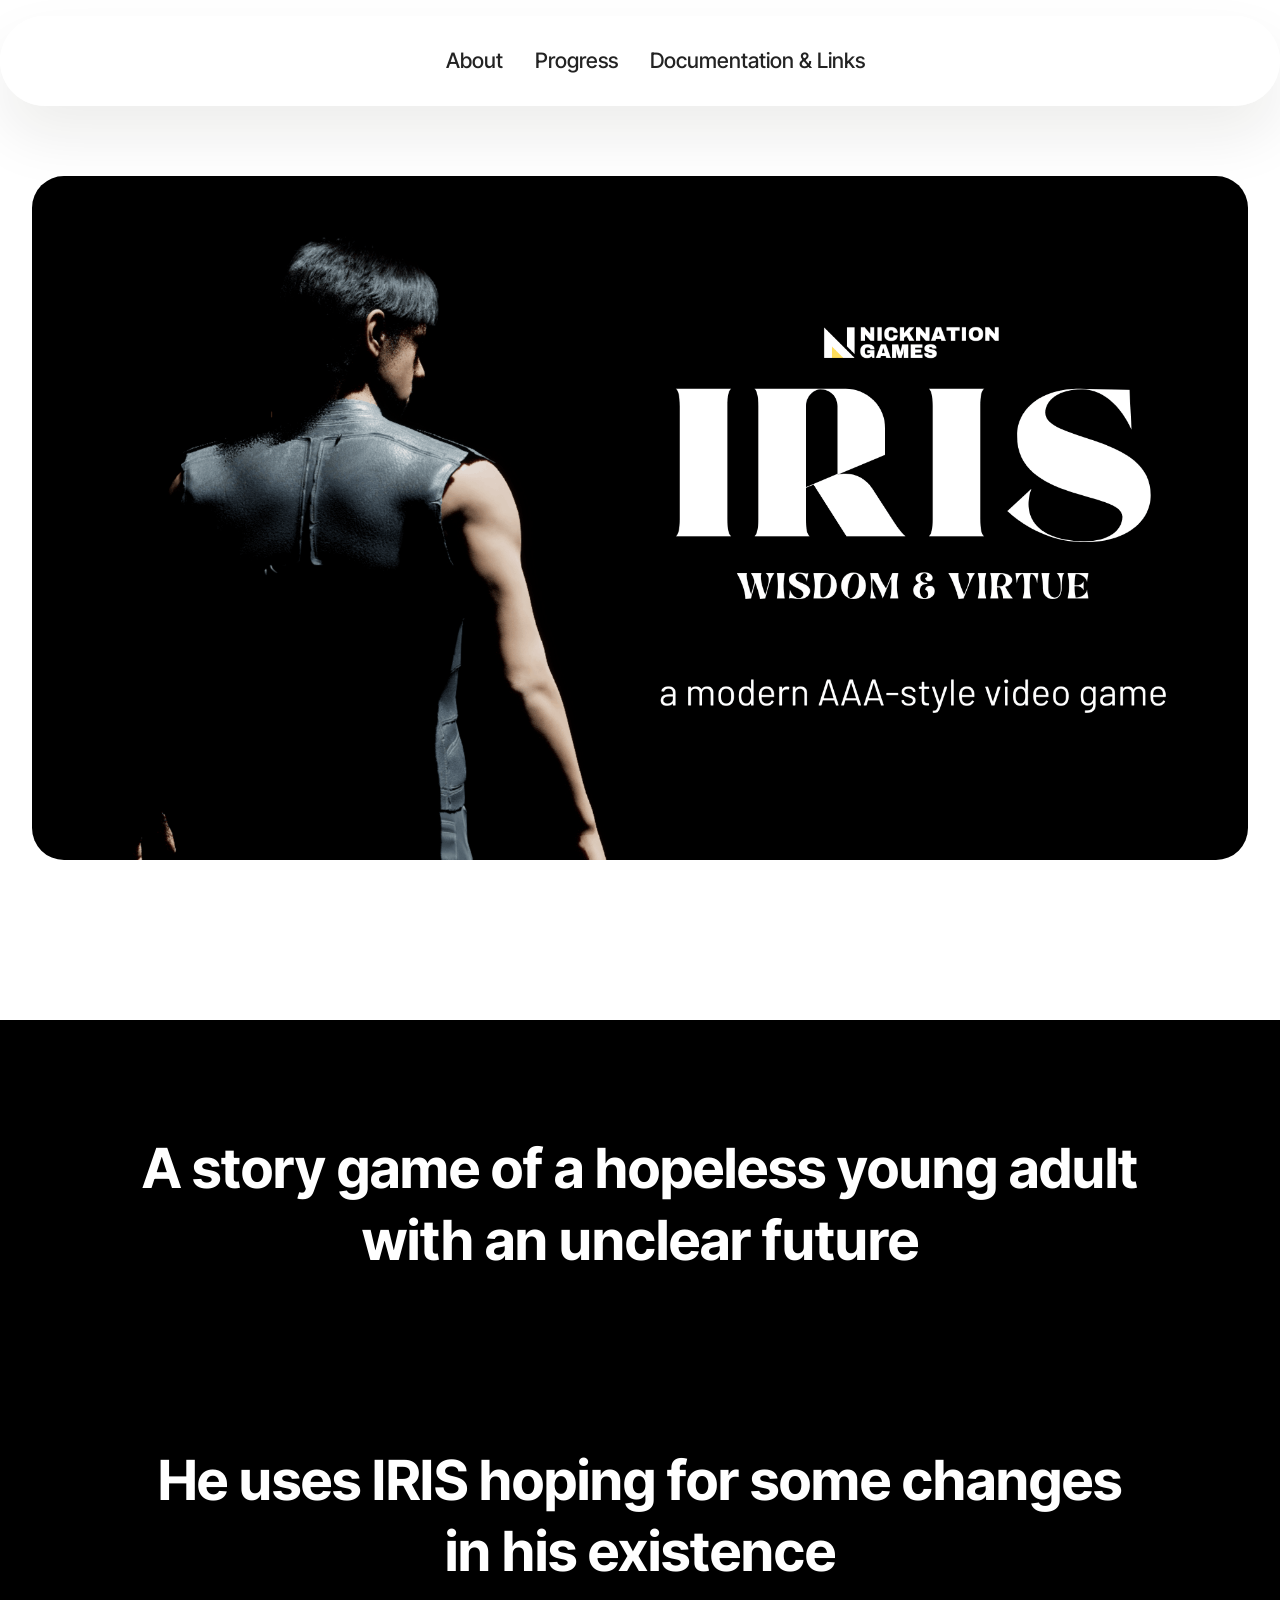
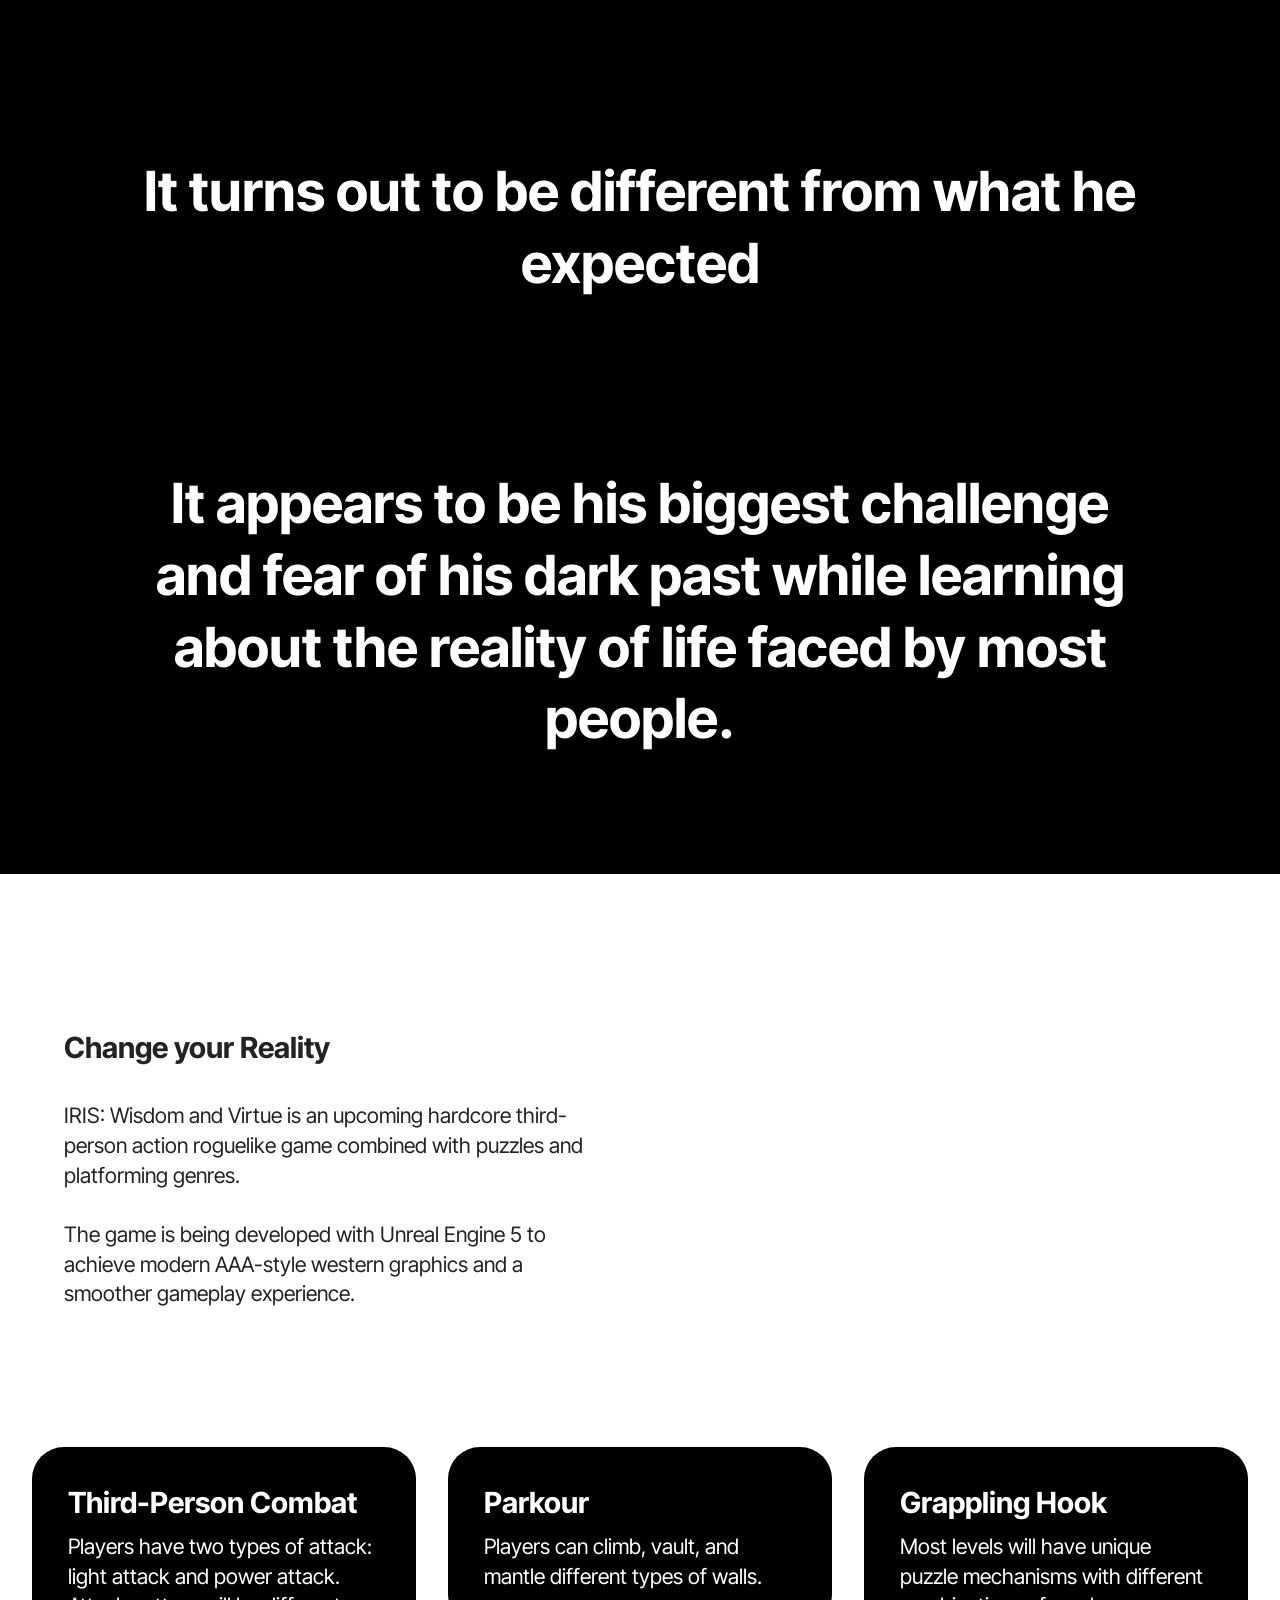
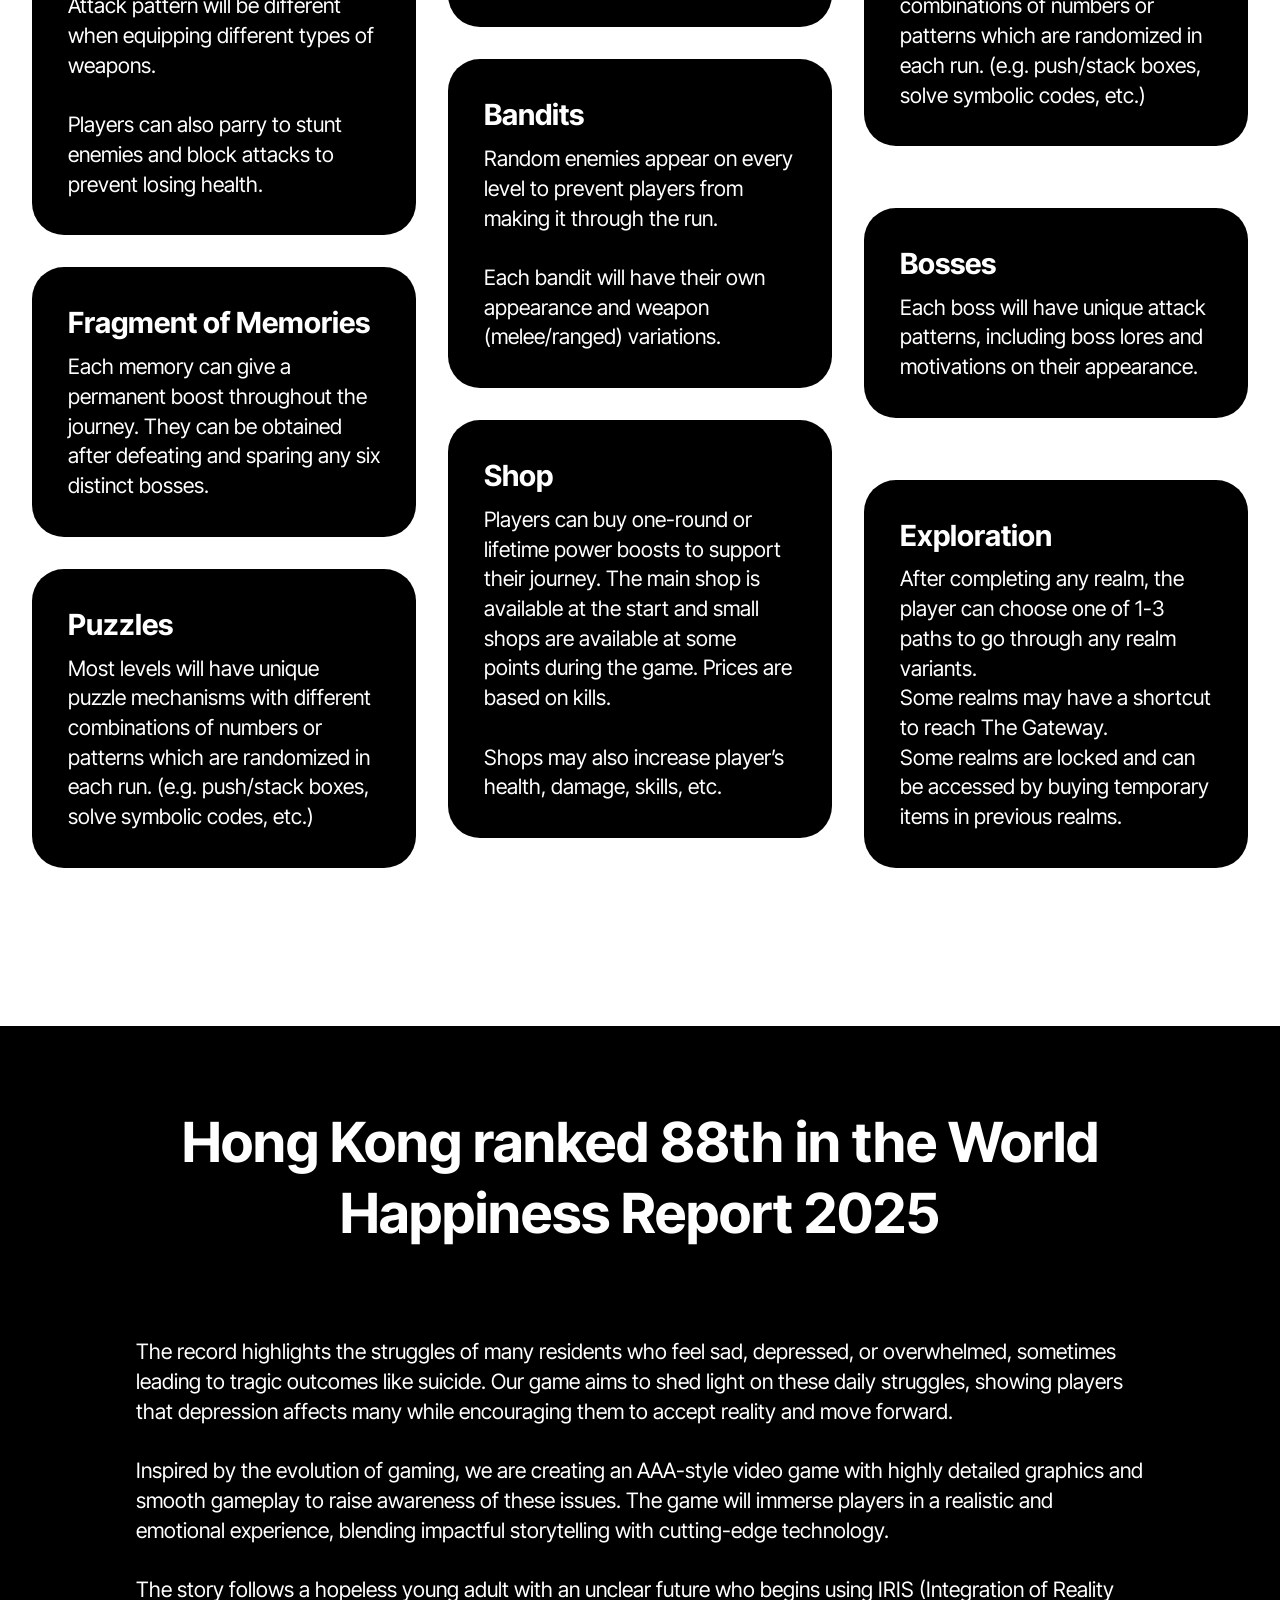
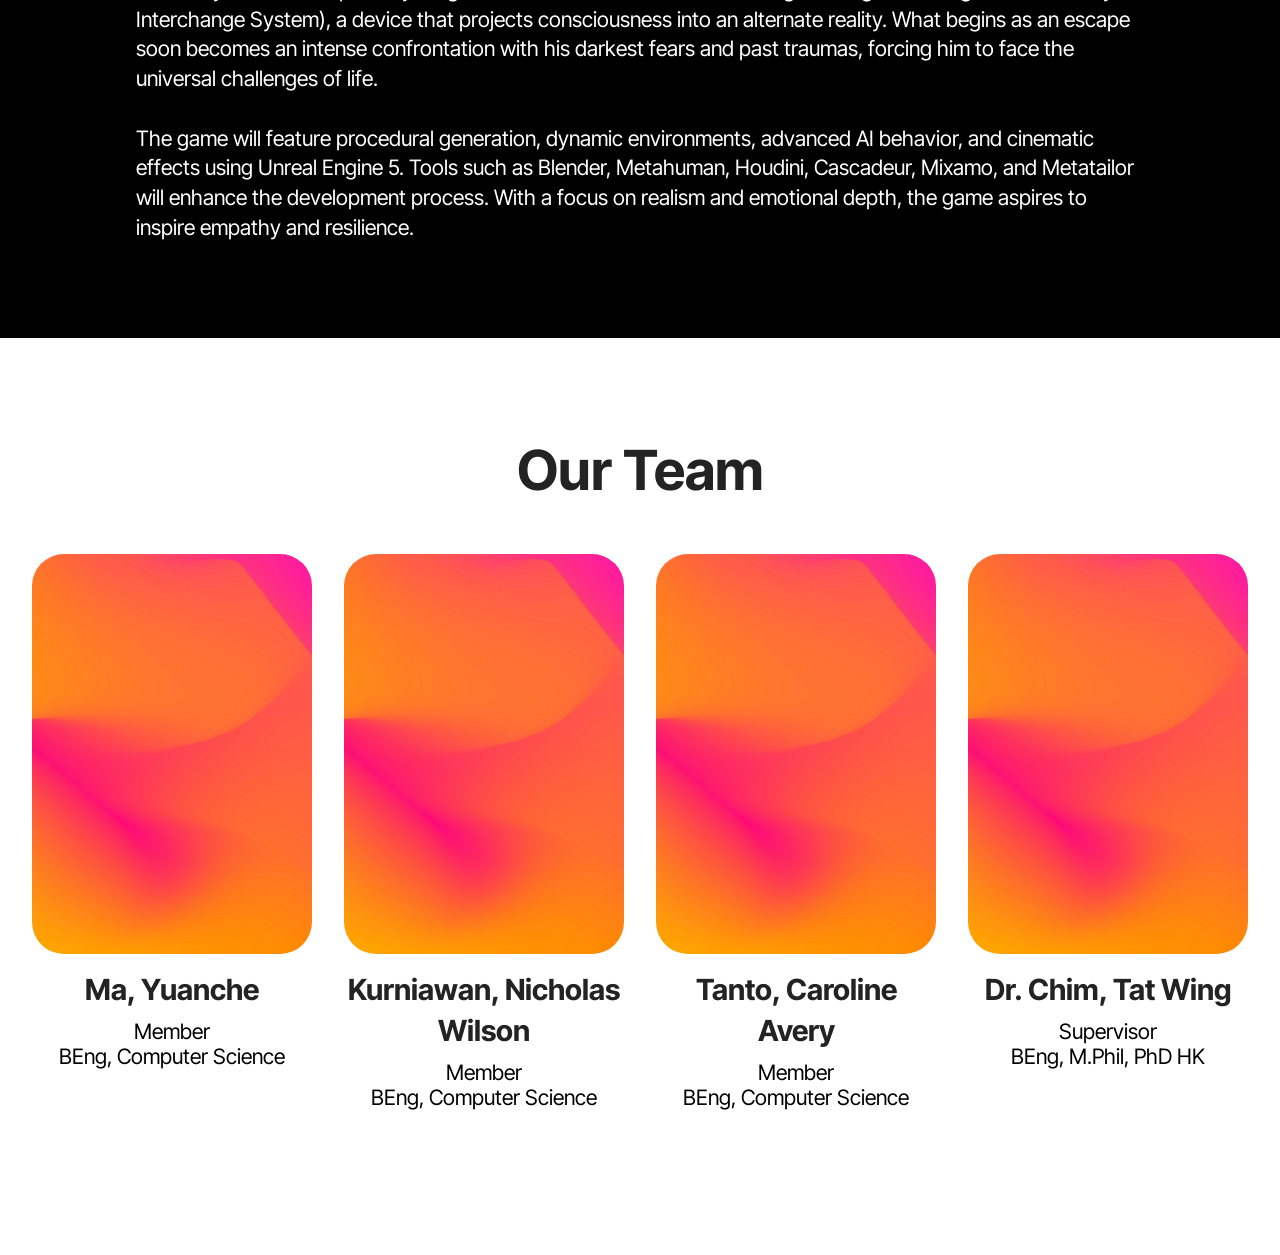
==== index.html @ 96af129f "progress page" ====
<!DOCTYPE html>
<html  >
<head>
  <!-- Site made with Mobirise Website Builder v5.9.18, https://mobirise.com -->
  <meta charset="UTF-8">
  <meta http-equiv="X-UA-Compatible" content="IE=edge">
  <meta name="generator" content="Mobirise v5.9.18, mobirise.com">
  <meta name="viewport" content="width=device-width, initial-scale=1, minimum-scale=1">
  <link rel="shortcut icon" href="assets/images/cat-loading-128x129.png" type="image/x-icon">
  <meta name="description" content="">
  
  
  <title>About | IRIS: Wisdom & Virtue</title>
  <link rel="stylesheet" href="assets/web/assets/mobirise-icons2/mobirise2.css">
  <link rel="stylesheet" href="assets/bootstrap/css/bootstrap.min.css">
  <link rel="stylesheet" href="assets/bootstrap/css/bootstrap-grid.min.css">
  <link rel="stylesheet" href="assets/bootstrap/css/bootstrap-reboot.min.css">
  <link rel="stylesheet" href="assets/dropdown/css/style.css">
  <link rel="stylesheet" href="assets/theme/css/style.css">
  <link rel="preload" href="https://fonts.googleapis.com/css2?family=Inter+Tight:wght@400;700&display=swap&display=swap" as="style" onload="this.onload=null;this.rel='stylesheet'">
  <noscript><link rel="stylesheet" href="https://fonts.googleapis.com/css2?family=Inter+Tight:wght@400;700&display=swap&display=swap"></noscript>
  <link rel="preload" as="style" href="assets/mobirise/css/mbr-additional.css?v=YZ9QrU"><link rel="stylesheet" href="assets/mobirise/css/mbr-additional.css?v=YZ9QrU" type="text/css">

  
  
  
</head>
<body>
  
  <section data-bs-version="5.1" class="menu menu5 cid-uXyWLFDwwD" once="menu" id="menu05-a">
	

	<nav class="navbar navbar-dropdown navbar-expand-lg">
		<div class="container">
			<div class="navbar-brand">
				
				
			</div>
			<button class="navbar-toggler" type="button" data-toggle="collapse" data-bs-toggle="collapse" data-target="#navbarSupportedContent" data-bs-target="#navbarSupportedContent" aria-controls="navbarNavAltMarkup" aria-expanded="false" aria-label="Toggle navigation">
				<div class="hamburger">
					<span></span>
					<span></span>
					<span></span>
					<span></span>
				</div>
			</button>
			<div class="collapse navbar-collapse" id="navbarSupportedContent">
				<ul class="navbar-nav nav-dropdown nav-right navbar-nav-top-padding" data-app-modern-menu="true"><li class="nav-item">
						<a class="nav-link link text-black text-primary display-4" href="#">About</a>
					</li>
					<li class="nav-item">
						<a class="nav-link link text-black text-primary display-4" href="progress.html" aria-expanded="false">Progress</a>
					</li>
					<li class="nav-item">
						<a class="nav-link link text-black text-primary display-4" href="documentation-links.html">Documentation & Links</a>
					</li>
        </ul>
			</div>
		</div>
	</nav>
</section>

<section data-bs-version="5.1" class="image3 cid-uXyUsqZcEK" id="image03-2">
  

  
  

  <div class="container">
    <div class="row justify-content-center">
      <div class="col-12 col-lg-12">
        <h4 class="mbr-description mbr-fonts-style mb-3 align-center display-5"></h4>
        
        <div class="image-wrapper">
          <img class="w-100" src="assets/images/fyp-project-plan-1920x1080.png" alt="Mobirise Website Builder">
        </div>
      </div>
    </div>
  </div>
</section>

<section data-bs-version="5.1" class="article14 cid-uXyZTHF0OH" id="article14-g">
    
    <div class="container">
        <div class="row justify-content-center">
            <div class="col-md-12 col-lg-10">
                <h3 class="mbr-section-title mbr-fonts-style display-2"><strong>A story game of a hopeless young adult with an unclear future</strong></h3>
                
            </div>
        </div>
    </div>
</section>

<section data-bs-version="5.1" class="article14 cid-uXyZYoxwQE" id="article14-h">
    
    <div class="container">
        <div class="row justify-content-center">
            <div class="col-md-12 col-lg-10">
                <h3 class="mbr-section-title mbr-fonts-style display-2"><strong>He uses IRIS hoping for some changes in his existence</strong></h3>
                
            </div>
        </div>
    </div>
</section>

<section data-bs-version="5.1" class="article14 cid-uXyZYHehlU" id="article14-i">
    
    <div class="container">
        <div class="row justify-content-center">
            <div class="col-md-12 col-lg-10">
                <h3 class="mbr-section-title mbr-fonts-style display-2"><strong>It turns out to be different from what he expected</strong></h3>
                
            </div>
        </div>
    </div>
</section>

<section data-bs-version="5.1" class="article14 cid-uXyZYVMFSh" id="article14-j">
    
    <div class="container">
        <div class="row justify-content-center">
            <div class="col-md-12 col-lg-10">
                <h3 class="mbr-section-title mbr-fonts-style display-2"><strong>It appears to be his biggest challenge and fear of his dark past while learning about the reality of life faced by most people.</strong></h3>
                
            </div>
        </div>
    </div>
</section>

<section data-bs-version="5.1" class="video05 cid-uXyV9lK9uG" id="video05-4">
    

    
    

    <div class="container">
        <div class="row justify-content-center">
            <div class="title-wrapper mb-5">
                
            </div>
            <div class="col-12 col-md">
                <div class="text-wrapper">
                    <h2 class="mb-4 mbr-fonts-style mbr-section-title display-5">
                    <strong>Change your Reality</strong></h2>
                    <p class="mbr-text mb-4 mbr-fonts-style display-7">IRIS: Wisdom and Virtue is an upcoming hardcore third-person action roguelike game combined with puzzles and platforming genres.
<br>
<br>The game is being developed with Unreal Engine 5 to achieve modern AAA-style western graphics and a smoother gameplay experience.</p>
                    
                </div>
            </div>
            <div class="col-12 col-md-6 video-block">
                <div class="mbr-figure"><iframe class="mbr-embedded-video" src="https://www.youtube.com/embed/yh0XFybrQKA?rel=0&amp;amp;mute=1&amp;showinfo=0&amp;autoplay=1&amp;loop=1&amp;playlist=yh0XFybrQKA" width="1280" height="720" frameborder="0" allowfullscreen></iframe></div>
                
            </div>
        </div>
    </div>
</section>

<section data-bs-version="5.1" class="features22 cid-uXyXf3odsD" id="features022-b">
  

  
  
  <div class="container">
    
    <div class="row mbr-masonry" data-masonry="{&quot;percentPosition&quot;: true }">
      <div class="item features-without-image col-12 col-md-6 col-lg-4 item-mb">
        <div class="item-wrapper">
          <div class="card-box align-left">
            
            <h5 class="card-title mbr-fonts-style display-5"><strong>Third-Person Combat</strong></h5>
            <p class="card-text mbr-fonts-style display-7">Players have two types of attack: light attack and power attack. Attack pattern will be different when equipping different types of weapons.<br><br>Players can also parry to stunt enemies and block attacks to prevent losing health.</p>

            
          </div>
        </div>
      </div>
      <div class="item features-without-image col-12 col-md-6 col-lg-4 item-mb">
        <div class="item-wrapper">
          <div class="card-box align-left">
            
            <h5 class="card-title mbr-fonts-style display-5"><strong>Parkour</strong></h5>
            <p class="card-text mbr-fonts-style display-7">
              Players can climb, vault, and mantle different types of walls.
            </p>

            
          </div>
        </div>
      </div>
      <div class="item features-without-image col-12 col-md-6 col-lg-4 item-mb">
        <div class="item-wrapper">
          <div class="card-box align-left">
            
            <h5 class="card-title mbr-fonts-style display-5"><strong>Grappling Hook</strong></h5>
            <p class="card-text mbr-fonts-style display-7">
              Most levels will have unique puzzle mechanisms with different combinations of numbers or patterns which are randomized in each run. (e.g. push/stack boxes, solve symbolic codes, etc.)
            </p>

            
          </div>
        </div>
      </div>
      <div class="item features-without-image col-12 col-md-6 col-lg-4 item-mb">
        <div class="item-wrapper">
          <div class="card-box align-left">
            
            <h5 class="card-title mbr-fonts-style display-5">
              <strong>Bandits</strong>
            </h5>
            <p class="card-text mbr-fonts-style display-7">Random enemies appear on every level to prevent players from making it through the run.<br><br>Each bandit will have their own appearance and weapon (melee/ranged) variations.</p>

            
          </div>
        </div>
      </div><div class="item features-without-image col-12 col-md-6 col-lg-4 item-mb">
        <div class="item-wrapper">
          <div class="card-box align-left">
            
            <h5 class="card-title mbr-fonts-style display-5">
              <strong>Bosses</strong>
            </h5>
            <p class="card-text mbr-fonts-style display-7">Each boss will have unique attack patterns, including boss lores and motivations on their appearance.</p>

            
          </div>
        </div>
      </div><div class="item features-without-image col-12 col-md-6 col-lg-4 item-mb">
        <div class="item-wrapper">
          <div class="card-box align-left">
            
            <h5 class="card-title mbr-fonts-style display-5"><strong>Fragment of Memories</strong></h5>
            <p class="card-text mbr-fonts-style display-7">Each memory can give a permanent boost throughout the journey. They can be obtained after defeating and sparing any six distinct bosses.</p>

            
          </div>
        </div>
      </div>
      <div class="item features-without-image col-12 col-md-6 col-lg-4 item-mb">
        <div class="item-wrapper">
          <div class="card-box align-left">
            
            <h5 class="card-title mbr-fonts-style display-5">
              <strong>Shop</strong>
            </h5>
            <p class="card-text mbr-fonts-style display-7">Players can buy one-round or lifetime power boosts to support their journey. The main shop is available at the start and small shops are available at some points during the game. Prices are based on kills.<br><br>Shops may also increase player’s health, damage, skills, etc.</p>

            
          </div>
        </div>
      </div>
      <div class="item features-without-image col-12 col-md-6 col-lg-4 item-mb">
        <div class="item-wrapper">
          <div class="card-box align-left">
            
            <h5 class="card-title mbr-fonts-style display-5">
              <strong>Exploration</strong></h5>
            <p class="card-text mbr-fonts-style display-7">After completing any realm, the player can choose one of 1-3 paths to go through any realm variants.<br>Some realms may have a shortcut to reach The Gateway.<br>Some realms are locked and can be accessed by buying temporary items in previous realms.<br></p>

            
          </div>
        </div>
      </div><div class="item features-without-image col-12 col-md-6 col-lg-4 item-mb">
        <div class="item-wrapper">
          <div class="card-box align-left">
            
            <h5 class="card-title mbr-fonts-style display-5">
              <strong>Puzzles</strong>
            </h5>
            <p class="card-text mbr-fonts-style display-7">
              Most levels will have unique puzzle mechanisms with different combinations of numbers or patterns which are randomized in each run. (e.g. push/stack boxes, solve symbolic codes, etc.)
            </p>

            
          </div>
        </div>
      </div>
    </div>
  </div>
</section>

<section data-bs-version="5.1" class="article14 cid-uXyVlJaLms" id="article14-6">
    
    <div class="container">
        <div class="row justify-content-center">
            <div class="col-md-12 col-lg-10">
                <h3 class="mbr-section-title mbr-fonts-style display-2"><strong>Hong Kong ranked 88th in the World Happiness Report 2025</strong></h3>
                
            </div>
        </div>
    </div>
</section>

<section data-bs-version="5.1" class="article12 cid-uXyVnBKDJF" id="article12-7">    
    
    <div class="container">
        <div class="row justify-content-center">
            <div class="col-md-12 col-lg-10">
                
                
                <p class="mbr-text mbr-fonts-style display-7">The record highlights the struggles of many residents who feel sad, depressed, or overwhelmed, sometimes leading to tragic outcomes like suicide. Our game aims to shed light on these daily struggles, showing players that depression affects many while encouraging them to accept reality and move forward.
<br>
<br>Inspired by the evolution of gaming, we are creating an AAA-style video game with highly detailed graphics and smooth gameplay to raise awareness of these issues. The game will immerse players in a realistic and emotional experience, blending impactful storytelling with cutting-edge technology.
<br>
<br>The story follows a hopeless young adult with an unclear future who begins using IRIS (Integration of Reality Interchange System), a device that projects consciousness into an alternate reality. What begins as an escape soon becomes an intense confrontation with his darkest fears and past traumas, forcing him to face the universal challenges of life.
<br>
<br>The game will feature procedural generation, dynamic environments, advanced AI behavior, and cinematic effects using Unreal Engine 5. Tools such as Blender, Metahuman, Houdini, Cascadeur, Mixamo, and Metatailor will enhance the development process. With a focus on realism and emotional depth, the game aspires to inspire empathy and resilience.</p>
            </div>
        </div>
    </div>
</section>

<section data-bs-version="5.1" class="people03 cid-uXyVDyy0Vz" id="people03-8">
	
	
	<div class="container">
		<div class="row justify-content-center">
			<div class="col-12 content-head">
				<div class="mbr-section-head mb-5">
					<h4 class="mbr-section-title mbr-fonts-style align-center mb-0 display-2">
						<strong>Our Team</strong></h4>
					
				</div>
			</div>
		</div>
		<div class="row">
			<div class="item features-image col-12 col-md-6 col-lg-3">
				<div class="item-wrapper">
					<div class="item-img mb-3">
						<img src="assets/images/background1.jpg" alt="Mobirise Website Builder" title="">
					</div>
					<div class="item-content align-left">
						<h5 class="item-title mbr-fonts-style display-5"><strong>Ma, Yuanche</strong></h5>
						<h6 class="item-subtitle mbr-fonts-style mb-3 display-7">Member<br>BEng, Computer Science</h6>
						
					</div>
					
				</div>
			</div>
			<div class="item features-image col-12 col-md-6 col-lg-3">
				<div class="item-wrapper">
					<div class="item-img mb-3">
						<img src="assets/images/background1.jpg" alt="Mobirise Website Builder" title="">
					</div>
					<div class="item-content align-left">
						<h5 class="item-title mbr-fonts-style display-5"><strong>Kurniawan, Nicholas Wilson</strong></h5>
						<h6 class="item-subtitle mbr-fonts-style mb-3 display-7">Member
<div>BEng, Computer Science</div></h6>
						
					</div>
					
				</div>
			</div>
			<div class="item features-image col-12 col-md-6 col-lg-3">
				<div class="item-wrapper">
					<div class="item-img mb-3">
						<img src="assets/images/background1.jpg" alt="Mobirise Website Builder" title="">
					</div>
					<div class="item-content align-left">
						<h5 class="item-title mbr-fonts-style display-5"><strong>Tanto, Caroline Avery</strong></h5>
						<h6 class="item-subtitle mbr-fonts-style mb-3 display-7">Member
<div>BEng, Computer Science</div></h6>
						
					</div>
					
				</div>
			</div><div class="item features-image col-12 col-md-6 col-lg-3">
				<div class="item-wrapper">
					<div class="item-img mb-3">
						<img src="assets/images/background1.jpg" alt="Mobirise Website Builder" title="" data-slide-to="3" data-bs-slide-to="4">
					</div>
					<div class="item-content align-left">
						<h5 class="item-title mbr-fonts-style display-5"><strong>Dr. Chim, Tat Wing</strong></h5>
						<h6 class="item-subtitle mbr-fonts-style mb-3 display-7">Supervisor<div>BEng, M.Phil, PhD HK</div></h6>
						
					</div>
					
				</div>
			</div>
		</div>
	</div>
</section><script src="assets/bootstrap/js/bootstrap.bundle.min.js"></script>  <script src="assets/smoothscroll/smooth-scroll.js"></script>  <script src="assets/ytplayer/index.js"></script>  <script src="assets/dropdown/js/navbar-dropdown.js"></script>  <script src="assets/masonry/masonry.pkgd.min.js"></script>  <script src="assets/imagesloaded/imagesloaded.pkgd.min.js"></script>  <script src="assets/theme/js/script.js"></script>  
  
  
</body>
</html>
---- assets/web/assets/mobirise-icons2/mobirise2.css ----
@font-face {
  font-family: 'Moririse2';
  font-display: swap;
  src:  url('mobirise2.eot?f2bix4');
  src:  url('mobirise2.eot?f2bix4#iefix') format('embedded-opentype'),
    url('mobirise2.ttf?f2bix4') format('truetype'),
    url('mobirise2.woff?f2bix4') format('woff'),
    url('mobirise2.svg?f2bix4#mobirise2') format('svg');
  font-weight: normal;
  font-style: normal;
}

[class^="mobi-"], [class*=" mobi-"] {
  /* use !important to prevent issues with browser extensions that change fonts */
  font-family: 'Moririse2' !important;
  speak: none;
  font-style: normal;
  font-weight: normal;
  font-variant: normal;
  text-transform: none;
  line-height: 1;

  /* Better Font Rendering =========== */
  -webkit-font-smoothing: antialiased;
  -moz-osx-font-smoothing: grayscale;
}

.mobi-mbri-add-submenu:before {
  content: "\e900";
}
.mobi-mbri-alert:before {
  content: "\e901";
}
.mobi-mbri-align-center:before {
  content: "\e902";
}
.mobi-mbri-align-justify:before {
  content: "\e903";
}
.mobi-mbri-align-left:before {
  content: "\e904";
}
.mobi-mbri-align-right:before {
  content: "\e905";
}
.mobi-mbri-android:before {
  content: "\e906";
}
.mobi-mbri-apple:before {
  content: "\e907";
}
.mobi-mbri-arrow-down:before {
  content: "\e908";
}
.mobi-mbri-arrow-next:before {
  content: "\e909";
}
.mobi-mbri-arrow-prev:before {
  content: "\e90a";
}
.mobi-mbri-arrow-up:before {
  content: "\e90b";
}
.mobi-mbri-bold:before {
  content: "\e90c";
}
.mobi-mbri-bookmark:before {
  content: "\e90d";
}
.mobi-mbri-bootstrap:before {
  content: "\e90e";
}
.mobi-mbri-briefcase:before {
  content: "\e90f";
}
.mobi-mbri-browse:before {
  content: "\e910";
}
.mobi-mbri-bulleted-list:before {
  content: "\e911";
}
.mobi-mbri-calendar:before {
  content: "\e912";
}
.mobi-mbri-camera:before {
  content: "\e913";
}
.mobi-mbri-cart-add:before {
  content: "\e914";
}
.mobi-mbri-cart-full:before {
  content: "\e915";
}
.mobi-mbri-cash:before {
  content: "\e916";
}
.mobi-mbri-change-style:before {
  content: "\e917";
}
.mobi-mbri-chat:before {
  content: "\e918";
}
.mobi-mbri-clock:before {
  content: "\e919";
}
.mobi-mbri-close:before {
  content: "\e91a";
}
.mobi-mbri-cloud:before {
  content: "\e91b";
}
.mobi-mbri-code:before {
  content: "\e91c";
}
.mobi-mbri-contact-form:before {
  content: "\e91d";
}
.mobi-mbri-credit-card:before {
  content: "\e91e";
}
.mobi-mbri-cursor-click:before {
  content: "\e91f";
}
.mobi-mbri-cust-feedback:before {
  content: "\e920";
}
.mobi-mbri-database:before {
  content: "\e921";
}
.mobi-mbri-delivery:before {
  content: "\e922";
}
.mobi-mbri-desktop:before {
  content: "\e923";
}
.mobi-mbri-devices:before {
  content: "\e924";
}
.mobi-mbri-down:before {
  content: "\e925";
}
.mobi-mbri-download-2:before {
  content: "\e926";
}
.mobi-mbri-download:before {
  content: "\e927";
}
.mobi-mbri-drag-n-drop-2:before {
  content: "\e928";
}
.mobi-mbri-drag-n-drop:before {
  content: "\e929";
}
.mobi-mbri-edit-2:before {
  content: "\e92a";
}
.mobi-mbri-edit:before {
  content: "\e92b";
}
.mobi-mbri-error:before {
  content: "\e92c";
}
.mobi-mbri-extension:before {
  content: "\e92d";
}
.mobi-mbri-features:before {
  content: "\e92e";
}
.mobi-mbri-file:before {
  content: "\e92f";
}
.mobi-mbri-flag:before {
  content: "\e930";
}
.mobi-mbri-folder:before {
  content: "\e931";
}
.mobi-mbri-gift:before {
  content: "\e932";
}
.mobi-mbri-github:before {
  content: "\e933";
}
.mobi-mbri-globe-2:before {
  content: "\e934";
}
.mobi-mbri-globe:before {
  content: "\e935";
}
.mobi-mbri-growing-chart:before {
  content: "\e936";
}
.mobi-mbri-hearth:before {
  content: "\e937";
}
.mobi-mbri-help:before {
  content: "\e938";
}
.mobi-mbri-home:before {
  content: "\e939";
}
.mobi-mbri-hot-cup:before {
  content: "\e93a";
}
.mobi-mbri-idea:before {
  content: "\e93b";
}
.mobi-mbri-image-gallery:before {
  content: "\e93c";
}
.mobi-mbri-image-slider:before {
  content: "\e93d";
}
.mobi-mbri-info:before {
  content: "\e93e";
}
.mobi-mbri-italic:before {
  content: "\e93f";
}
.mobi-mbri-key:before {
  content: "\e940";
}
.mobi-mbri-laptop:before {
  content: "\e941";
}
.mobi-mbri-layers:before {
  content: "\e942";
}
.mobi-mbri-left-right:before {
  content: "\e943";
}
.mobi-mbri-left:before {
  content: "\e944";
}
.mobi-mbri-letter:before {
  content: "\e945";
}
.mobi-mbri-like:before {
  content: "\e946";
}
.mobi-mbri-link:before {
  content: "\e947";
}
.mobi-mbri-lock:before {
  content: "\e948";
}
.mobi-mbri-login:before {
  content: "\e949";
}
.mobi-mbri-logout:before {
  content: "\e94a";
}
.mobi-mbri-magic-stick:before {
  content: "\e94b";
}
.mobi-mbri-map-pin:before {
  content: "\e94c";
}
.mobi-mbri-menu:before {
  content: "\e94d";
}
.mobi-mbri-mobile-2:before {
  content: "\e94e";
}
.mobi-mbri-mobile-horizontal:before {
  content: "\e94f";
}
.mobi-mbri-mobile:before {
  content: "\e950";
}
.mobi-mbri-mobirise:before {
  content: "\e951";
}
.mobi-mbri-more-horizontal:before {
  content: "\e952";
}
.mobi-mbri-more-vertical:before {
  content: "\e953";
}
.mobi-mbri-music:before {
  content: "\e954";
}
.mobi-mbri-new-file:before {
  content: "\e955";
}
.mobi-mbri-numbered-list:before {
  content: "\e956";
}
.mobi-mbri-opened-folder:before {
  content: "\e957";
}
.mobi-mbri-pages:before {
  content: "\e958";
}
.mobi-mbri-paper-plane:before {
  content: "\e959";
}
.mobi-mbri-paperclip:before {
  content: "\e95a";
}
.mobi-mbri-phone:before {
  content: "\e95b";
}
.mobi-mbri-photo:before {
  content: "\e95c";
}
.mobi-mbri-photos:before {
  content: "\e95d";
}
.mobi-mbri-pin:before {
  content: "\e95e";
}
.mobi-mbri-play:before {
  content: "\e95f";
}
.mobi-mbri-plus:before {
  content: "\e960";
}
.mobi-mbri-preview:before {
  content: "\e961";
}
.mobi-mbri-print:before {
  content: "\e962";
}
.mobi-mbri-protect:before {
  content: "\e963";
}
.mobi-mbri-question:before {
  content: "\e964";
}
.mobi-mbri-quote-left:before {
  content: "\e965";
}
.mobi-mbri-quote-right:before {
  content: "\e966";
}
.mobi-mbri-redo:before {
  content: "\e967";
}
.mobi-mbri-refresh:before {
  content: "\e968";
}
.mobi-mbri-responsive-2:before {
  content: "\e969";
}
.mobi-mbri-responsive:before {
  content: "\e96a";
}
.mobi-mbri-right:before {
  content: "\e96b";
}
.mobi-mbri-rocket:before {
  content: "\e96c";
}
.mobi-mbri-sad-face:before {
  content: "\e96d";
}
.mobi-mbri-sale:before {
  content: "\e96e";
}
.mobi-mbri-save:before {
  content: "\e96f";
}
.mobi-mbri-search:before {
  content: "\e970";
}
.mobi-mbri-setting-2:before {
  content: "\e971";
}
.mobi-mbri-setting-3:before {
  content: "\e972";
}
.mobi-mbri-setting:before {
  content: "\e973";
}
.mobi-mbri-share:before {
  content: "\e974";
}
.mobi-mbri-shopping-bag:before {
  content: "\e975";
}
.mobi-mbri-shopping-basket:before {
  content: "\e976";
}
.mobi-mbri-shopping-cart:before {
  content: "\e977";
}
.mobi-mbri-sites:before {
  content: "\e978";
}
.mobi-mbri-smile-face:before {
  content: "\e979";
}
.mobi-mbri-speed:before {
  content: "\e97a";
}
.mobi-mbri-star:before {
  content: "\e97b";
}
.mobi-mbri-success:before {
  content: "\e97c";
}
.mobi-mbri-sun:before {
  content: "\e97d";
}
.mobi-mbri-sun2:before {
  content: "\e97e";
}
.mobi-mbri-tablet-vertical:before {
  content: "\e97f";
}
.mobi-mbri-tablet:before {
  content: "\e980";
}
.mobi-mbri-target:before {
  content: "\e981";
}
.mobi-mbri-timer:before {
  content: "\e982";
}
.mobi-mbri-to-ftp:before {
  content: "\e983";
}
.mobi-mbri-to-local-drive:before {
  content: "\e984";
}
.mobi-mbri-touch-swipe:before {
  content: "\e985";
}
.mobi-mbri-touch:before {
  content: "\e986";
}
.mobi-mbri-trash:before {
  content: "\e987";
}
.mobi-mbri-underline:before {
  content: "\e988";
}
.mobi-mbri-undo:before {
  content: "\e989";
}
.mobi-mbri-unlink:before {
  content: "\e98a";
}
.mobi-mbri-unlock:before {
  content: "\e98b";
}
.mobi-mbri-up-down:before {
  content: "\e98c";
}
.mobi-mbri-up:before {
  content: "\e98d";
}
.mobi-mbri-update:before {
  content: "\e98e";
}
.mobi-mbri-upload-2:before {
  content: "\e98f";
}
.mobi-mbri-upload:before {
  content: "\e990";
}
.mobi-mbri-user-2:before {
  content: "\e991";
}
.mobi-mbri-user:before {
  content: "\e992";
}
.mobi-mbri-users:before {
  content: "\e993";
}
.mobi-mbri-video-play:before {
  content: "\e994";
}
.mobi-mbri-video:before {
  content: "\e995";
}
.mobi-mbri-watch:before {
  content: "\e996";
}
.mobi-mbri-website-theme-2:before {
  content: "\e997";
}
.mobi-mbri-website-theme:before {
  content: "\e998";
}
.mobi-mbri-wifi:before {
  content: "\e999";
}
.mobi-mbri-windows:before {
  content: "\e99a";
}
.mobi-mbri-zoom-in:before {
  content: "\e99b";
}
.mobi-mbri-zoom-out:before {
  content: "\e99c";
}
---- assets/dropdown/css/style.css ----
.navbar-dropdown {
  left: 0;
  padding: 0;
  position: absolute;
  right: 0;
  top: 0;
  transition: all 0.45s ease;
  z-index: 1030;
  background: #282828; }
  .navbar-dropdown .navbar-logo {
    margin-right: 0.8rem;
    transition: margin 0.3s ease-in-out;
    vertical-align: middle; }
    .navbar-dropdown .navbar-logo img {
      height: 3.125rem;
      transition: all 0.3s ease-in-out; }
    .navbar-dropdown .navbar-logo.mbr-iconfont {
      font-size: 3.125rem;
      line-height: 3.125rem; }
  .navbar-dropdown .navbar-caption {
    font-weight: 700;
    white-space: normal;
    vertical-align: -4px;
    line-height: 3.125rem !important; }
    .navbar-dropdown .navbar-caption, .navbar-dropdown .navbar-caption:hover {
      color: inherit;
      text-decoration: none; }
  .navbar-dropdown .mbr-iconfont + .navbar-caption {
    vertical-align: -1px; }
  .navbar-dropdown.navbar-fixed-top {
    position: fixed; }
  .navbar-dropdown .navbar-brand span {
    vertical-align: -4px; }
  .navbar-dropdown.bg-color.transparent {
    background: none; }
  .navbar-dropdown.navbar-short .navbar-brand {
    padding: 0.625rem 0; }
    .navbar-dropdown.navbar-short .navbar-brand span {
      vertical-align: -1px; }
  .navbar-dropdown.navbar-short .navbar-caption {
    line-height: 2.375rem !important;
    vertical-align: -2px; }
  .navbar-dropdown.navbar-short .navbar-logo {
    margin-right: 0.5rem; }
    .navbar-dropdown.navbar-short .navbar-logo img {
      height: 2.375rem; }
    .navbar-dropdown.navbar-short .navbar-logo.mbr-iconfont {
      font-size: 2.375rem;
      line-height: 2.375rem; }
  .navbar-dropdown.navbar-short .mbr-table-cell {
    height: 3.625rem; }
  .navbar-dropdown .navbar-close {
    left: 0.6875rem;
    position: fixed;
    top: 0.75rem;
    z-index: 1000; }
  .navbar-dropdown .hamburger-icon {
    content: "";
    display: inline-block;
    vertical-align: middle;
    width: 16px;
    -webkit-box-shadow: 0 -6px 0 1px #282828,0 0 0 1px #282828,0 6px 0 1px #282828;
    -moz-box-shadow: 0 -6px 0 1px #282828,0 0 0 1px #282828,0 6px 0 1px #282828;
    box-shadow: 0 -6px 0 1px #282828,0 0 0 1px #282828,0 6px 0 1px #282828; }

.dropdown-menu .dropdown-toggle[data-toggle="dropdown-submenu"]::after {
  border-bottom: 0.35em solid transparent;
  border-left: 0.35em solid;
  border-right: 0;
  border-top: 0.35em solid transparent;
  margin-left: 0.3rem; }

.dropdown-menu .dropdown-item:focus {
  outline: 0; }

.nav-dropdown {
  font-size: 0.75rem;
  font-weight: 500;
  height: auto !important; }
  .nav-dropdown .nav-btn {
    padding-left: 1rem; }
  .nav-dropdown .link {
    margin: .667em 1.667em;
    font-weight: 500;
    padding: 0;
    transition: color .2s ease-in-out; }
    .nav-dropdown .link.dropdown-toggle {
      margin-right: 2.583em; }
      .nav-dropdown .link.dropdown-toggle::after {
        margin-left: .25rem;
        border-top: 0.35em solid;
        border-right: 0.35em solid transparent;
        border-left: 0.35em solid transparent;
        border-bottom: 0; }
      .nav-dropdown .link.dropdown-toggle[aria-expanded="true"] {
        margin: 0;
        padding: 0.667em 3.263em  0.667em 1.667em; }
  .nav-dropdown .link::after,
  .nav-dropdown .dropdown-item::after {
    color: inherit; }
  .nav-dropdown .btn {
    font-size: 0.75rem;
    font-weight: 700;
    letter-spacing: 0;
    margin-bottom: 0;
    padding-left: 1.25rem;
    padding-right: 1.25rem; }
  .nav-dropdown .dropdown-menu {
    border-radius: 0;
    border: 0;
    left: 0;
    margin: 0;
    padding-bottom: 1.25rem;
    padding-top: 1.25rem;
    position: relative; }
  .nav-dropdown .dropdown-submenu {
    margin-left: 0.125rem;
    top: 0; }
  .nav-dropdown .dropdown-item {
    font-weight: 500;
    line-height: 2;
    padding: 0.3846em 4.615em 0.3846em 1.5385em;
    position: relative;
    transition: color .2s ease-in-out, background-color .2s ease-in-out; }
    .nav-dropdown .dropdown-item::after {
      margin-top: -0.3077em;
      position: absolute;
      right: 1.1538em;
      top: 50%; }
    .nav-dropdown .dropdown-item:focus, .nav-dropdown .dropdown-item:hover {
      background: none; }

@media (max-width: 767px) {
  .nav-dropdown.navbar-toggleable-sm {
    bottom: 0;
    display: none;
    left: 0;
    overflow-x: hidden;
    position: fixed;
    top: 0;
    transform: translateX(-100%);
    -ms-transform: translateX(-100%);
    -webkit-transform: translateX(-100%);
    width: 18.75rem;
    z-index: 999; } }
.nav-dropdown.navbar-toggleable-xl {
  bottom: 0;
  display: none;
  left: 0;
  overflow-x: hidden;
  position: fixed;
  top: 0;
  transform: translateX(-100%);
  -ms-transform: translateX(-100%);
  -webkit-transform: translateX(-100%);
  width: 18.75rem;
  z-index: 999; }

.nav-dropdown-sm {
  display: block !important;
  overflow-x: hidden;
  overflow: auto;
  padding-top: 3.875rem; }
  .nav-dropdown-sm::after {
    content: "";
    display: block;
    height: 3rem;
    width: 100%; }
  .nav-dropdown-sm.collapse.in ~ .navbar-close {
    display: block !important; }
  .nav-dropdown-sm.collapsing, .nav-dropdown-sm.collapse.in {
    transform: translateX(0);
    -ms-transform: translateX(0);
    -webkit-transform: translateX(0);
    transition: all 0.25s ease-out;
    -webkit-transition: all 0.25s ease-out;
    background: #282828; }
  .nav-dropdown-sm.collapsing[aria-expanded="false"] {
    transform: translateX(-100%);
    -ms-transform: translateX(-100%);
    -webkit-transform: translateX(-100%); }
  .nav-dropdown-sm .nav-item {
    display: block;
    margin-left: 0 !important;
    padding-left: 0; }
  .nav-dropdown-sm .link,
  .nav-dropdown-sm .dropdown-item {
    border-top: 1px dotted rgba(255, 255, 255, 0.1);
    font-size: 0.8125rem;
    line-height: 1.6;
    margin: 0 !important;
    padding: 0.875rem 2.4rem 0.875rem 1.5625rem !important;
    position: relative;
    white-space: normal; }
    .nav-dropdown-sm .link:focus, .nav-dropdown-sm .link:hover,
    .nav-dropdown-sm .dropdown-item:focus,
    .nav-dropdown-sm .dropdown-item:hover {
      background: rgba(0, 0, 0, 0.2) !important;
      color: #c0a375; }
  .nav-dropdown-sm .nav-btn {
    position: relative;
    padding: 1.5625rem 1.5625rem 0 1.5625rem; }
    .nav-dropdown-sm .nav-btn::before {
      border-top: 1px dotted rgba(255, 255, 255, 0.1);
      content: "";
      left: 0;
      position: absolute;
      top: 0;
      width: 100%; }
    .nav-dropdown-sm .nav-btn + .nav-btn {
      padding-top: 0.625rem; }
      .nav-dropdown-sm .nav-btn + .nav-btn::before {
        display: none; }
  .nav-dropdown-sm .btn {
    padding: 0.625rem 0; }
  .nav-dropdown-sm .dropdown-toggle[data-toggle="dropdown-submenu"]::after {
    margin-left: .25rem;
    border-top: 0.35em solid;
    border-right: 0.35em solid transparent;
    border-left: 0.35em solid transparent;
    border-bottom: 0; }
  .nav-dropdown-sm .dropdown-toggle[data-toggle="dropdown-submenu"][aria-expanded="true"]::after {
    border-top: 0;
    border-right: 0.35em solid transparent;
    border-left: 0.35em solid transparent;
    border-bottom: 0.35em solid; }
  .nav-dropdown-sm .dropdown-menu {
    margin: 0;
    padding: 0;
    position: relative;
    top: 0;
    left: 0;
    width: 100%;
    border: 0;
    float: none;
    border-radius: 0;
    background: none; }
  .nav-dropdown-sm .dropdown-submenu {
    left: 100%;
    margin-left: 0.125rem;
    margin-top: -1.25rem;
    top: 0; }

.navbar-toggleable-sm .nav-dropdown .dropdown-menu {
  position: absolute; }

.navbar-toggleable-sm .nav-dropdown .dropdown-submenu {
  left: 100%;
  margin-left: 0.125rem;
  margin-top: -1.25rem;
  top: 0; }

.navbar-toggleable-sm.opened .nav-dropdown .dropdown-menu {
  position: relative; }

.navbar-toggleable-sm.opened .nav-dropdown .dropdown-submenu {
  left: 0;
  margin-left: 00rem;
  margin-top: 0rem;
  top: 0; }

.is-builder .nav-dropdown.collapsing {
  transition: none !important; }
---- assets/theme/css/style.css ----
@charset "UTF-8";
section {
  background-color: #ffffff;
}

body {
  font-style: normal;
  line-height: 1.5;
  font-weight: 400;
  color: #232323;
  position: relative;
}

button {
  background-color: transparent;
  border-color: transparent;
}

.embla__button,
.carousel-control {
  background-color: #edefea !important;
  opacity: 0.8 !important;
  color: #464845 !important;
  border-color: #edefea !important;
}

.carousel .close,
.modalWindow .close {
  background-color: #edefea !important;
  color: #464845 !important;
  border-color: #edefea !important;
  opacity: 0.8 !important;
}

.carousel .close:hover,
.modalWindow .close:hover {
  opacity: 1 !important;
}

.carousel-indicators li {
  background-color: #edefea !important;
  border: 2px solid #464845 !important;
}

.carousel-indicators li:hover,
.carousel-indicators li:active {
  opacity: 0.8 !important;
}

.embla__button:hover,
.carousel-control:hover {
  background-color: #edefea !important;
  opacity: 1 !important;
}

.modalWindow-video-container {
  height: 80%;
}

section,
.container,
.container-fluid {
  position: relative;
  word-wrap: break-word;
}

a.mbr-iconfont:hover {
  text-decoration: none;
}

.article .lead p,
.article .lead ul,
.article .lead ol,
.article .lead pre,
.article .lead blockquote {
  margin-bottom: 0;
}

a {
  font-style: normal;
  font-weight: 400;
  cursor: pointer;
}
a, a:hover {
  text-decoration: none;
}

.mbr-section-title {
  font-style: normal;
  line-height: 1.3;
}

.mbr-section-subtitle {
  line-height: 1.3;
}

.mbr-text {
  font-style: normal;
  line-height: 1.7;
}

h1,
h2,
h3,
h4,
h5,
h6,
.display-1,
.display-2,
.display-4,
.display-5,
.display-7,
span,
p,
a {
  line-height: 1;
  word-break: break-word;
  word-wrap: break-word;
  font-weight: 400;
}

b,
strong {
  font-weight: bold;
}

input:-webkit-autofill, input:-webkit-autofill:hover, input:-webkit-autofill:focus, input:-webkit-autofill:active {
  transition-delay: 9999s;
  -webkit-transition-property: background-color, color;
  transition-property: background-color, color;
}

textarea[type=hidden] {
  display: none;
}

section {
  background-position: 50% 50%;
  background-repeat: no-repeat;
  background-size: cover;
}
section .mbr-background-video,
section .mbr-background-video-preview {
  position: absolute;
  bottom: 0;
  left: 0;
  right: 0;
  top: 0;
}

.hidden {
  visibility: hidden;
}

.mbr-z-index20 {
  z-index: 20;
}

/*! Base colors */
.mbr-white {
  color: #ffffff;
}

.mbr-black {
  color: #111111;
}

.mbr-bg-white {
  background-color: #ffffff;
}

.mbr-bg-black {
  background-color: #000000;
}

/*! Text-aligns */
.align-left {
  text-align: left;
}

.align-center {
  text-align: center;
}

.align-right {
  text-align: right;
}

/*! Font-weight  */
.mbr-light {
  font-weight: 300;
}

.mbr-regular {
  font-weight: 400;
}

.mbr-semibold {
  font-weight: 500;
}

.mbr-bold {
  font-weight: 700;
}

/*! Media  */
.media-content {
  flex-basis: 100%;
}

.media-container-row {
  display: flex;
  flex-direction: row;
  flex-wrap: wrap;
  justify-content: center;
  align-content: center;
  align-items: start;
}
.media-container-row .media-size-item {
  width: 400px;
}

.media-container-column {
  display: flex;
  flex-direction: column;
  flex-wrap: wrap;
  justify-content: center;
  align-content: center;
  align-items: stretch;
}
.media-container-column > * {
  width: 100%;
}

@media (min-width: 992px) {
  .media-container-row {
    flex-wrap: nowrap;
  }
}
figure {
  margin-bottom: 0;
  overflow: hidden;
}

figure[mbr-media-size] {
  transition: width 0.1s;
}

img,
iframe {
  display: block;
  width: 100%;
}

.card {
  background-color: transparent;
  border: none;
}

.card-box {
  width: 100%;
}

.card-img {
  text-align: center;
  flex-shrink: 0;
  -webkit-flex-shrink: 0;
}

.media {
  max-width: 100%;
  margin: 0 auto;
}

.mbr-figure {
  align-self: center;
}

.media-container > div {
  max-width: 100%;
}

.mbr-figure img,
.card-img img {
  width: 100%;
}

@media (max-width: 991px) {
  .media-size-item {
    width: auto !important;
  }
  .media {
    width: auto;
  }
  .mbr-figure {
    width: 100% !important;
  }
}
/*! Buttons */
.mbr-section-btn {
  margin-left: -0.6rem;
  margin-right: -0.6rem;
  font-size: 0;
}

.btn {
  font-weight: 600;
  border-width: 1px;
  font-style: normal;
  margin: 0.6rem 0.6rem;
  white-space: normal;
  transition: all 0.2s ease-in-out;
  display: inline-flex;
  align-items: center;
  justify-content: center;
  word-break: break-word;
}

.btn-sm {
  font-weight: 600;
  letter-spacing: 0px;
  transition: all 0.3s ease-in-out;
}

.btn-md {
  font-weight: 600;
  letter-spacing: 0px;
  transition: all 0.3s ease-in-out;
}

.btn-lg {
  font-weight: 600;
  letter-spacing: 0px;
  transition: all 0.3s ease-in-out;
}

.btn-form {
  margin: 0;
}
.btn-form:hover {
  cursor: pointer;
}

nav .mbr-section-btn {
  margin-left: 0rem;
  margin-right: 0rem;
}

/*! Btn icon margin */
.btn .mbr-iconfont,
.btn.btn-sm .mbr-iconfont {
  order: 1;
  cursor: pointer;
  margin-left: 0.5rem;
  vertical-align: sub;
}

.btn.btn-md .mbr-iconfont,
.btn.btn-md .mbr-iconfont {
  margin-left: 0.8rem;
}

.mbr-regular {
  font-weight: 400;
}

.mbr-semibold {
  font-weight: 500;
}

.mbr-bold {
  font-weight: 700;
}

[type=submit] {
  -webkit-appearance: none;
}

/*! Full-screen */
.mbr-fullscreen .mbr-overlay {
  min-height: 100vh;
}

.mbr-fullscreen {
  display: flex;
  display: -moz-flex;
  display: -ms-flex;
  display: -o-flex;
  align-items: center;
  min-height: 100vh;
  padding-top: 3rem;
  padding-bottom: 3rem;
}

/*! Map */
.map {
  height: 25rem;
  position: relative;
}
.map iframe {
  width: 100%;
  height: 100%;
}

/*! Scroll to top arrow */
.mbr-arrow-up {
  bottom: 25px;
  right: 90px;
  position: fixed;
  text-align: right;
  z-index: 5000;
  color: #ffffff;
  font-size: 22px;
}

.mbr-arrow-up a {
  background: rgba(0, 0, 0, 0.2);
  border-radius: 50%;
  color: #fff;
  display: inline-block;
  height: 60px;
  width: 60px;
  border: 2px solid #fff;
  outline-style: none !important;
  position: relative;
  text-decoration: none;
  transition: all 0.3s ease-in-out;
  cursor: pointer;
  text-align: center;
}
.mbr-arrow-up a:hover {
  background-color: rgba(0, 0, 0, 0.4);
}
.mbr-arrow-up a i {
  line-height: 60px;
}

.mbr-arrow-up-icon {
  display: block;
  color: #fff;
}

.mbr-arrow-up-icon::before {
  content: "›";
  display: inline-block;
  font-family: serif;
  font-size: 22px;
  line-height: 1;
  font-style: normal;
  position: relative;
  top: 6px;
  left: -4px;
  transform: rotate(-90deg);
}

/*! Arrow Down */
.mbr-arrow {
  position: absolute;
  bottom: 45px;
  left: 50%;
  width: 60px;
  height: 60px;
  cursor: pointer;
  background-color: rgba(80, 80, 80, 0.5);
  border-radius: 50%;
  transform: translateX(-50%);
}
@media (max-width: 767px) {
  .mbr-arrow {
    display: none;
  }
}
.mbr-arrow > a {
  display: inline-block;
  text-decoration: none;
  outline-style: none;
  animation: arrowdown 1.7s ease-in-out infinite;
  color: #ffffff;
}
.mbr-arrow > a > i {
  position: absolute;
  top: -2px;
  left: 15px;
  font-size: 2rem;
}

#scrollToTop a i::before {
  content: "";
  position: absolute;
  display: block;
  border-bottom: 2.5px solid #fff;
  border-left: 2.5px solid #fff;
  width: 27.8%;
  height: 27.8%;
  left: 50%;
  top: 51%;
  transform: translateY(-30%) translateX(-50%) rotate(135deg);
}

@keyframes arrowdown {
  0% {
    transform: translateY(0px);
  }
  50% {
    transform: translateY(-5px);
  }
  100% {
    transform: translateY(0px);
  }
}
@media (max-width: 500px) {
  .mbr-arrow-up {
    left: 0;
    right: 0;
    text-align: center;
  }
}
/*Gradients animation*/
@keyframes gradient-animation {
  from {
    background-position: 0% 100%;
    animation-timing-function: ease-in-out;
  }
  to {
    background-position: 100% 0%;
    animation-timing-function: ease-in-out;
  }
}
.bg-gradient {
  background-size: 200% 200%;
  animation: gradient-animation 5s infinite alternate;
  -webkit-animation: gradient-animation 5s infinite alternate;
}

.menu .navbar-brand {
  display: -webkit-flex;
}
.menu .navbar-brand span {
  display: flex;
  display: -webkit-flex;
}
.menu .navbar-brand .navbar-caption-wrap {
  display: -webkit-flex;
}
.menu .navbar-brand .navbar-logo img {
  display: -webkit-flex;
  width: auto;
}
@media (min-width: 768px) and (max-width: 991px) {
  .menu .navbar-toggleable-sm .navbar-nav {
    display: -ms-flexbox;
  }
}
@media (max-width: 991px) {
  .menu .navbar-collapse {
    max-height: 93.5vh;
  }
  .menu .navbar-collapse.show {
    overflow: auto;
  }
}
@media (min-width: 992px) {
  .menu .navbar-nav.nav-dropdown {
    display: -webkit-flex;
  }
  .menu .navbar-toggleable-sm .navbar-collapse {
    display: -webkit-flex !important;
  }
  .menu .collapsed .navbar-collapse {
    max-height: 93.5vh;
  }
  .menu .collapsed .navbar-collapse.show {
    overflow: auto;
  }
}
@media (max-width: 767px) {
  .menu .navbar-collapse {
    max-height: 80vh;
  }
}

.nav-link .mbr-iconfont {
  margin-right: 0.5rem;
}

.navbar {
  display: -webkit-flex;
  -webkit-flex-wrap: wrap;
  -webkit-align-items: center;
  -webkit-justify-content: space-between;
}

.navbar-collapse {
  -webkit-flex-basis: 100%;
  -webkit-flex-grow: 1;
  -webkit-align-items: center;
}

.nav-dropdown .link {
  padding: 0.667em 1.667em !important;
  margin: 0 !important;
}

.nav {
  display: -webkit-flex;
  -webkit-flex-wrap: wrap;
}

.row {
  display: -webkit-flex;
  -webkit-flex-wrap: wrap;
}

.justify-content-center {
  -webkit-justify-content: center;
}

.form-inline {
  display: -webkit-flex;
}

.card-wrapper {
  -webkit-flex: 1;
}

.carousel-control {
  z-index: 10;
  display: -webkit-flex;
}

.carousel-controls {
  display: -webkit-flex;
}

.media {
  display: -webkit-flex;
}

.form-group:focus {
  outline: none;
}

.jq-selectbox__select {
  padding: 7px 0;
  position: relative;
}

.jq-selectbox__dropdown {
  overflow: hidden;
  border-radius: 10px;
  position: absolute;
  top: 100%;
  left: 0 !important;
  width: 100% !important;
}

.jq-selectbox__trigger-arrow {
  right: 0;
  transform: translateY(-50%);
}

.jq-selectbox li {
  padding: 1.07em 0.5em;
}

input[type=range] {
  padding-left: 0 !important;
  padding-right: 0 !important;
}

.modal-dialog,
.modal-content {
  height: 100%;
}

.modal-dialog .carousel-inner {
  height: calc(100vh - 1.75rem);
}
@media (max-width: 575px) {
  .modal-dialog .carousel-inner {
    height: calc(100vh - 1rem);
  }
}

.carousel-item {
  text-align: center;
}

.carousel-item img {
  margin: auto;
}

.navbar-toggler {
  align-self: flex-start;
  padding: 0.25rem 0.75rem;
  font-size: 1.25rem;
  line-height: 1;
  background: transparent;
  border: 1px solid transparent;
  border-radius: 0.25rem;
}

.navbar-toggler:focus,
.navbar-toggler:hover {
  text-decoration: none;
  box-shadow: none;
}

.navbar-toggler-icon {
  display: inline-block;
  width: 1.5em;
  height: 1.5em;
  vertical-align: middle;
  content: "";
  background: no-repeat center center;
  background-size: 100% 100%;
}

.navbar-toggler-left {
  position: absolute;
  left: 1rem;
}

.navbar-toggler-right {
  position: absolute;
  right: 1rem;
}

.card-img {
  width: auto;
}

.menu .navbar.collapsed:not(.beta-menu) {
  flex-direction: column;
}

.carousel-item.active,
.carousel-item-next,
.carousel-item-prev {
  display: flex;
}

.note-air-layout .dropup .dropdown-menu,
.note-air-layout .navbar-fixed-bottom .dropdown .dropdown-menu {
  bottom: initial !important;
}

html,
body {
  height: auto;
  min-height: 100vh;
}

.dropup .dropdown-toggle::after {
  display: none;
}

.form-asterisk {
  font-family: initial;
  position: absolute;
  top: -2px;
  font-weight: normal;
}

.form-control-label {
  position: relative;
  cursor: pointer;
  margin-bottom: 0.357em;
  padding: 0;
}

.alert {
  color: #ffffff;
  border-radius: 0;
  border: 0;
  font-size: 1.1rem;
  line-height: 1.5;
  margin-bottom: 1.875rem;
  padding: 1.25rem;
  position: relative;
  text-align: center;
}
.alert.alert-form::after {
  background-color: inherit;
  bottom: -7px;
  content: "";
  display: block;
  height: 14px;
  left: 50%;
  margin-left: -7px;
  position: absolute;
  transform: rotate(45deg);
  width: 14px;
}

.form-control {
  background-color: #ffffff;
  background-clip: border-box;
  color: #232323;
  line-height: 1rem !important;
  height: auto;
  padding: 1.2rem 2rem;
  transition: border-color 0.25s ease 0s;
  border: 1px solid transparent !important;
  border-radius: 4px;
  box-shadow: rgba(0, 0, 0, 0.07) 0px 1px 1px 0px, rgba(0, 0, 0, 0.07) 0px 1px 3px 0px, rgba(0, 0, 0, 0.03) 0px 0px 0px 1px;
}
.form-active .form-control:invalid {
  border-color: red;
}

.row > * {
  padding-right: 1rem;
  padding-left: 1rem;
}

form .row {
  margin-left: -0.6rem;
  margin-right: -0.6rem;
}
form .row [class*=col] {
  padding-left: 0.6rem;
  padding-right: 0.6rem;
}

form .mbr-section-btn {
  padding-left: 0.6rem;
  padding-right: 0.6rem;
}

form .form-check-input {
  margin-top: 0.5;
}

textarea.form-control {
  line-height: 1.5rem !important;
}

.form-group {
  margin-bottom: 1.2rem;
}

.form-control,
form .btn {
  min-height: 48px;
}

.gdpr-block label span.textGDPR input[name=gdpr] {
  top: 7px;
}

.form-control:focus {
  box-shadow: none;
}

:focus {
  outline: none;
}

.mbr-overlay {
  background-color: #000;
  bottom: 0;
  left: 0;
  opacity: 0.5;
  position: absolute;
  right: 0;
  top: 0;
  z-index: 0;
  pointer-events: none;
}

blockquote {
  font-style: italic;
  padding: 3rem;
  font-size: 1.09rem;
  position: relative;
  border-left: 3px solid;
}

ul,
ol,
pre,
blockquote {
  margin-bottom: 2.3125rem;
}

.mt-4 {
  margin-top: 2rem !important;
}

.mb-4 {
  margin-bottom: 2rem !important;
}

.container,
.container-fluid {
  padding-left: 16px;
  padding-right: 16px;
}

.row {
  margin-left: -16px;
  margin-right: -16px;
}
.row > [class*=col] {
  padding-left: 16px;
  padding-right: 16px;
}

@media (min-width: 992px) {
  .container-fluid {
    padding-left: 32px;
    padding-right: 32px;
  }
}
@media (max-width: 991px) {
  .mbr-container {
    padding-left: 16px;
    padding-right: 16px;
  }
}
.app-video-wrapper > img {
  opacity: 1;
}

.app-video-wrapper {
  background: transparent;
}

.item {
  position: relative;
}

.dropdown-menu .dropdown-menu {
  left: 100%;
}

.dropdown-item + .dropdown-menu {
  display: none;
}

.dropdown-item:hover + .dropdown-menu,
.dropdown-menu:hover {
  display: block;
}

@media (min-aspect-ratio: 16/9) {
  .mbr-video-foreground {
    height: 300% !important;
    top: -100% !important;
  }
}
@media (max-aspect-ratio: 16/9) {
  .mbr-video-foreground {
    width: 300% !important;
    left: -100% !important;
  }
}.engine {
	position: absolute;
	text-indent: -2400px;
	text-align: center;
	padding: 0;
	top: 0;
	left: -2400px;
}
---- assets/mobirise/css/mbr-additional.css ----
.btn {
  border-width: 2px;
}
img,
.card-wrap,
.card-wrapper,
.video-wrapper,
.mbr-figure iframe,
.google-map iframe,
.slide-content,
.plan,
.card,
.item-wrapper {
  border-radius: 2rem !important;
}
.video-wrapper {
  overflow: hidden;
}
body {
  font-family: Inter Tight;
}
.display-1 {
  font-family: 'Inter Tight', sans-serif;
  font-size: 5rem;
  line-height: 1;
}
.display-1 > .mbr-iconfont {
  font-size: 6.25rem;
}
.display-2 {
  font-family: 'Inter Tight', sans-serif;
  font-size: 4rem;
  line-height: 1;
}
.display-2 > .mbr-iconfont {
  font-size: 5rem;
}
.display-4 {
  font-family: 'Inter Tight', sans-serif;
  font-size: 1.4rem;
  line-height: 1.5;
}
.display-4 > .mbr-iconfont {
  font-size: 1.75rem;
}
.display-5 {
  font-family: 'Inter Tight', sans-serif;
  font-size: 2rem;
  line-height: 1.5;
}
.display-5 > .mbr-iconfont {
  font-size: 2.5rem;
}
.display-7 {
  font-family: 'Inter Tight', sans-serif;
  font-size: 1.4rem;
  line-height: 1.3;
}
.display-7 > .mbr-iconfont {
  font-size: 1.75rem;
}
/* ---- Fluid typography for mobile devices ---- */
/* 1.4 - font scale ratio ( bootstrap == 1.42857 ) */
/* 100vw - current viewport width */
/* (48 - 20)  48 == 48rem == 768px, 20 == 20rem == 320px(minimal supported viewport) */
/* 0.65 - min scale variable, may vary */
@media (max-width: 992px) {
  .display-1 {
    font-size: 4rem;
  }
}
@media (max-width: 768px) {
  .display-1 {
    font-size: 3.5rem;
    font-size: calc( 2.4rem + (5 - 2.4) * ((100vw - 20rem) / (48 - 20)));
    line-height: calc( 1.1 * (2.4rem + (5 - 2.4) * ((100vw - 20rem) / (48 - 20))));
  }
  .display-2 {
    font-size: 3.2rem;
    font-size: calc( 2.05rem + (4 - 2.05) * ((100vw - 20rem) / (48 - 20)));
    line-height: calc( 1.3 * (2.05rem + (4 - 2.05) * ((100vw - 20rem) / (48 - 20))));
  }
  .display-4 {
    font-size: 1.12rem;
    font-size: calc( 1.14rem + (1.4 - 1.14) * ((100vw - 20rem) / (48 - 20)));
    line-height: calc( 1.4 * (1.14rem + (1.4 - 1.14) * ((100vw - 20rem) / (48 - 20))));
  }
  .display-5 {
    font-size: 1.6rem;
    font-size: calc( 1.35rem + (2 - 1.35) * ((100vw - 20rem) / (48 - 20)));
    line-height: calc( 1.4 * (1.35rem + (2 - 1.35) * ((100vw - 20rem) / (48 - 20))));
  }
  .display-7 {
    font-size: 1.12rem;
    font-size: calc( 1.14rem + (1.4 - 1.14) * ((100vw - 20rem) / (48 - 20)));
    line-height: calc( 1.4 * (1.14rem + (1.4 - 1.14) * ((100vw - 20rem) / (48 - 20))));
  }
}
@media (min-width: 992px) and (max-width: 1400px) {
  .display-1 {
    font-size: 3.5rem;
    font-size: calc( 2.4rem + (5 - 2.4) * ((100vw - 62rem) / (87 - 62)));
    line-height: calc( 1.1 * (2.4rem + (5 - 2.4) * ((100vw - 62rem) / (87 - 62))));
  }
  .display-2 {
    font-size: 3.2rem;
    font-size: calc( 2.05rem + (4 - 2.05) * ((100vw - 62rem) / (87 - 62)));
    line-height: calc( 1.3 * (2.05rem + (4 - 2.05) * ((100vw - 62rem) / (87 - 62))));
  }
  .display-4 {
    font-size: 1.12rem;
    font-size: calc( 1.14rem + (1.4 - 1.14) * ((100vw - 62rem) / (87 - 62)));
    line-height: calc( 1.4 * (1.14rem + (1.4 - 1.14) * ((100vw - 62rem) / (87 - 62))));
  }
  .display-5 {
    font-size: 1.6rem;
    font-size: calc( 1.35rem + (2 - 1.35) * ((100vw - 62rem) / (87 - 62)));
    line-height: calc( 1.4 * (1.35rem + (2 - 1.35) * ((100vw - 62rem) / (87 - 62))));
  }
  .display-7 {
    font-size: 1.12rem;
    font-size: calc( 1.14rem + (1.4 - 1.14) * ((100vw - 62rem) / (87 - 62)));
    line-height: calc( 1.4 * (1.14rem + (1.4 - 1.14) * ((100vw - 62rem) / (87 - 62))));
  }
}
/* Buttons */
.btn {
  padding: 1.25rem 2rem;
  border-radius: 4px;
}
@media (max-width: 767px) {
  .btn {
    padding: 0.75rem 1.5rem;
  }
}
.btn-sm {
  padding: 0.6rem 1.2rem;
  border-radius: 4px;
}
.btn-md {
  padding: 0.6rem 1.2rem;
  border-radius: 4px;
}
.btn-lg {
  padding: 1.25rem 2rem;
  border-radius: 4px;
}
.bg-primary {
  background-color: #9fe870 !important;
}
.bg-success {
  background-color: #3a341c !important;
}
.bg-info {
  background-color: #320707 !important;
}
.bg-warning {
  background-color: #a0e2e1 !important;
}
.bg-danger {
  background-color: #ffea64 !important;
}
.btn-primary,
.btn-primary:active {
  background-color: #9fe870 !important;
  border-color: #9fe870 !important;
  color: #264d0c !important;
  box-shadow: none;
}
.btn-primary:hover,
.btn-primary:focus,
.btn-primary.focus,
.btn-primary.active {
  color: inherit;
  background-color: #bcef9c !important;
  border-color: #bcef9c !important;
  box-shadow: none;
}
.btn-primary.disabled,
.btn-primary:disabled {
  color: #264d0c !important;
  background-color: #bcef9c !important;
  border-color: #bcef9c !important;
}
.btn-secondary,
.btn-secondary:active {
  background-color: #ffd7ef !important;
  border-color: #ffd7ef !important;
  color: #d70081 !important;
  box-shadow: none;
}
.btn-secondary:hover,
.btn-secondary:focus,
.btn-secondary.focus,
.btn-secondary.active {
  color: inherit;
  background-color: #ffffff !important;
  border-color: #ffffff !important;
  box-shadow: none;
}
.btn-secondary.disabled,
.btn-secondary:disabled {
  color: #d70081 !important;
  background-color: #ffffff !important;
  border-color: #ffffff !important;
}
.btn-info,
.btn-info:active {
  background-color: #320707 !important;
  border-color: #320707 !important;
  color: #ffffff !important;
  box-shadow: none;
}
.btn-info:hover,
.btn-info:focus,
.btn-info.focus,
.btn-info.active {
  color: inherit;
  background-color: #5f0d0d !important;
  border-color: #5f0d0d !important;
  box-shadow: none;
}
.btn-info.disabled,
.btn-info:disabled {
  color: #ffffff !important;
  background-color: #5f0d0d !important;
  border-color: #5f0d0d !important;
}
.btn-success,
.btn-success:active {
  background-color: #3a341c !important;
  border-color: #3a341c !important;
  color: #ffffff !important;
  box-shadow: none;
}
.btn-success:hover,
.btn-success:focus,
.btn-success.focus,
.btn-success.active {
  color: inherit;
  background-color: #5c532d !important;
  border-color: #5c532d !important;
  box-shadow: none;
}
.btn-success.disabled,
.btn-success:disabled {
  color: #ffffff !important;
  background-color: #5c532d !important;
  border-color: #5c532d !important;
}
.btn-warning,
.btn-warning:active {
  background-color: #a0e2e1 !important;
  border-color: #a0e2e1 !important;
  color: #1f6463 !important;
  box-shadow: none;
}
.btn-warning:hover,
.btn-warning:focus,
.btn-warning.focus,
.btn-warning.active {
  color: inherit;
  background-color: #c7eeed !important;
  border-color: #c7eeed !important;
  box-shadow: none;
}
.btn-warning.disabled,
.btn-warning:disabled {
  color: #1f6463 !important;
  background-color: #c7eeed !important;
  border-color: #c7eeed !important;
}
.btn-danger,
.btn-danger:active {
  background-color: #ffea64 !important;
  border-color: #ffea64 !important;
  color: #645600 !important;
  box-shadow: none;
}
.btn-danger:hover,
.btn-danger:focus,
.btn-danger.focus,
.btn-danger.active {
  color: inherit;
  background-color: #fff197 !important;
  border-color: #fff197 !important;
  box-shadow: none;
}
.btn-danger.disabled,
.btn-danger:disabled {
  color: #645600 !important;
  background-color: #fff197 !important;
  border-color: #fff197 !important;
}
.btn-white,
.btn-white:active {
  background-color: #eff0ec !important;
  border-color: #eff0ec !important;
  color: #757b62 !important;
  box-shadow: none;
}
.btn-white:hover,
.btn-white:focus,
.btn-white.focus,
.btn-white.active {
  color: inherit;
  background-color: #ffffff !important;
  border-color: #ffffff !important;
  box-shadow: none;
}
.btn-white.disabled,
.btn-white:disabled {
  color: #757b62 !important;
  background-color: #ffffff !important;
  border-color: #ffffff !important;
}
.btn-black,
.btn-black:active {
  background-color: #232323 !important;
  border-color: #232323 !important;
  color: #ffffff !important;
  box-shadow: none;
}
.btn-black:hover,
.btn-black:focus,
.btn-black.focus,
.btn-black.active {
  color: inherit;
  background-color: #3d3d3d !important;
  border-color: #3d3d3d !important;
  box-shadow: none;
}
.btn-black.disabled,
.btn-black:disabled {
  color: #ffffff !important;
  background-color: #3d3d3d !important;
  border-color: #3d3d3d !important;
}
.btn-primary-outline,
.btn-primary-outline:active {
  background-color: transparent !important;
  border-color: #9fe870;
  color: #9fe870;
}
.btn-primary-outline:hover,
.btn-primary-outline:focus,
.btn-primary-outline.focus,
.btn-primary-outline.active {
  color: #6ddc25 !important;
  background-color: transparent !important;
  border-color: #6ddc25 !important;
  box-shadow: none !important;
}
.btn-primary-outline.disabled,
.btn-primary-outline:disabled {
  color: #264d0c !important;
  background-color: #9fe870 !important;
  border-color: #9fe870 !important;
}
.btn-secondary-outline,
.btn-secondary-outline:active {
  background-color: transparent !important;
  border-color: #ffd7ef;
  color: #ffd7ef;
}
.btn-secondary-outline:hover,
.btn-secondary-outline:focus,
.btn-secondary-outline.focus,
.btn-secondary-outline.active {
  color: #ff80cc !important;
  background-color: transparent !important;
  border-color: #ff80cc !important;
  box-shadow: none !important;
}
.btn-secondary-outline.disabled,
.btn-secondary-outline:disabled {
  color: #d70081 !important;
  background-color: #ffd7ef !important;
  border-color: #ffd7ef !important;
}
.btn-info-outline,
.btn-info-outline:active {
  background-color: transparent !important;
  border-color: #320707;
  color: #320707;
}
.btn-info-outline:hover,
.btn-info-outline:focus,
.btn-info-outline.focus,
.btn-info-outline.active {
  color: #000000 !important;
  background-color: transparent !important;
  border-color: #000000 !important;
  box-shadow: none !important;
}
.btn-info-outline.disabled,
.btn-info-outline:disabled {
  color: #ffffff !important;
  background-color: #320707 !important;
  border-color: #320707 !important;
}
.btn-success-outline,
.btn-success-outline:active {
  background-color: transparent !important;
  border-color: #3a341c;
  color: #3a341c;
}
.btn-success-outline:hover,
.btn-success-outline:focus,
.btn-success-outline.focus,
.btn-success-outline.active {
  color: #000000 !important;
  background-color: transparent !important;
  border-color: #000000 !important;
  box-shadow: none !important;
}
.btn-success-outline.disabled,
.btn-success-outline:disabled {
  color: #ffffff !important;
  background-color: #3a341c !important;
  border-color: #3a341c !important;
}
.btn-warning-outline,
.btn-warning-outline:active {
  background-color: transparent !important;
  border-color: #a0e2e1;
  color: #a0e2e1;
}
.btn-warning-outline:hover,
.btn-warning-outline:focus,
.btn-warning-outline.focus,
.btn-warning-outline.active {
  color: #5ececc !important;
  background-color: transparent !important;
  border-color: #5ececc !important;
  box-shadow: none !important;
}
.btn-warning-outline.disabled,
.btn-warning-outline:disabled {
  color: #1f6463 !important;
  background-color: #a0e2e1 !important;
  border-color: #a0e2e1 !important;
}
.btn-danger-outline,
.btn-danger-outline:active {
  background-color: transparent !important;
  border-color: #ffea64;
  color: #ffea64;
}
.btn-danger-outline:hover,
.btn-danger-outline:focus,
.btn-danger-outline.focus,
.btn-danger-outline.active {
  color: #ffde0d !important;
  background-color: transparent !important;
  border-color: #ffde0d !important;
  box-shadow: none !important;
}
.btn-danger-outline.disabled,
.btn-danger-outline:disabled {
  color: #645600 !important;
  background-color: #ffea64 !important;
  border-color: #ffea64 !important;
}
.btn-black-outline,
.btn-black-outline:active {
  background-color: transparent !important;
  border-color: #232323;
  color: #232323;
}
.btn-black-outline:hover,
.btn-black-outline:focus,
.btn-black-outline.focus,
.btn-black-outline.active {
  color: #000000 !important;
  background-color: transparent !important;
  border-color: #000000 !important;
  box-shadow: none !important;
}
.btn-black-outline.disabled,
.btn-black-outline:disabled {
  color: #ffffff !important;
  background-color: #232323 !important;
  border-color: #232323 !important;
}
.btn-white-outline,
.btn-white-outline:active {
  background-color: transparent !important;
  border-color: #fafafa;
  color: #fafafa;
}
.btn-white-outline:hover,
.btn-white-outline:focus,
.btn-white-outline.focus,
.btn-white-outline.active {
  color: #cfcfcf !important;
  background-color: transparent !important;
  border-color: #cfcfcf !important;
  box-shadow: none !important;
}
.btn-white-outline.disabled,
.btn-white-outline:disabled {
  color: #7a7a7a !important;
  background-color: #fafafa !important;
  border-color: #fafafa !important;
}
.text-primary {
  color: #9fe870 !important;
}
.text-secondary {
  color: #ffd7ef !important;
}
.text-success {
  color: #3a341c !important;
}
.text-info {
  color: #320707 !important;
}
.text-warning {
  color: #a0e2e1 !important;
}
.text-danger {
  color: #ffea64 !important;
}
.text-white {
  color: #fafafa !important;
}
.text-black {
  color: #232323 !important;
}
a.text-primary:hover,
a.text-primary:focus,
a.text-primary.active {
  color: #66d022 !important;
}
a.text-secondary:hover,
a.text-secondary:focus,
a.text-secondary.active {
  color: #ff71c6 !important;
}
a.text-success:hover,
a.text-success:focus,
a.text-success.active {
  color: #000000 !important;
}
a.text-info:hover,
a.text-info:focus,
a.text-info.active {
  color: #000000 !important;
}
a.text-warning:hover,
a.text-warning:focus,
a.text-warning.active {
  color: #52cac8 !important;
}
a.text-danger:hover,
a.text-danger:focus,
a.text-danger.active {
  color: #fddb00 !important;
}
a.text-white:hover,
a.text-white:focus,
a.text-white.active {
  color: #c7c7c7 !important;
}
a.text-black:hover,
a.text-black:focus,
a.text-black.active {
  color: #000000 !important;
}
a[class*="text-"]:not(.nav-link):not(.dropdown-item):not([role]):not(.navbar-caption) {
  position: relative;
  background-image: transparent;
  background-size: 10000px 2px;
  background-repeat: no-repeat;
  background-position: 0px 1.2em;
  background-position: -10000px 1.2em;
}
a[class*="text-"]:not(.nav-link):not(.dropdown-item):not([role]):not(.navbar-caption):hover {
  transition: background-position 2s ease-in-out;
  background-image: linear-gradient(currentColor 50%, currentColor 50%);
  background-position: 0px 1.2em;
}
.nav-tabs .nav-link.active {
  color: #9fe870;
}
.nav-tabs .nav-link:not(.active) {
  color: #232323;
}
.alert-success {
  background-color: #70c770;
}
.alert-info {
  background-color: #320707;
}
.alert-warning {
  background-color: #a0e2e1;
}
.alert-danger {
  background-color: #ffea64;
}
.mbr-section-btn .btn:not(.btn-form) {
  border-radius: 100px;
}
.mbr-gallery-filter li a {
  border-radius: 100px !important;
}
.mbr-gallery-filter li.active .btn {
  background-color: #9fe870;
  border-color: #9fe870;
  color: #306310;
}
.mbr-gallery-filter li.active .btn:focus {
  box-shadow: none;
}
.nav-tabs .nav-link {
  border-radius: 100px !important;
}
a,
a:hover {
  color: #9fe870;
}
.mbr-plan-header.bg-primary .mbr-plan-subtitle,
.mbr-plan-header.bg-primary .mbr-plan-price-desc {
  color: #ffffff;
}
.mbr-plan-header.bg-success .mbr-plan-subtitle,
.mbr-plan-header.bg-success .mbr-plan-price-desc {
  color: #c0b27c;
}
.mbr-plan-header.bg-info .mbr-plan-subtitle,
.mbr-plan-header.bg-info .mbr-plan-price-desc {
  color: #f3abab;
}
.mbr-plan-header.bg-warning .mbr-plan-subtitle,
.mbr-plan-header.bg-warning .mbr-plan-price-desc {
  color: #ffffff;
}
.mbr-plan-header.bg-danger .mbr-plan-subtitle,
.mbr-plan-header.bg-danger .mbr-plan-price-desc {
  color: #ffffff;
}
/* Scroll to top button*/
.scrollToTop_wraper {
  display: none;
}
.form-control {
  font-family: 'Inter Tight', sans-serif;
  font-size: 1.4rem;
  line-height: 1.3;
  font-weight: 400;
  border-radius: 40px !important;
}
.form-control > .mbr-iconfont {
  font-size: 1.75rem;
}
.form-control:hover,
.form-control:focus {
  box-shadow: rgba(0, 0, 0, 0.07) 0px 1px 1px 0px, rgba(0, 0, 0, 0.07) 0px 1px 3px 0px, rgba(0, 0, 0, 0.03) 0px 0px 0px 1px;
  border-color: #9fe870 !important;
}
.form-control:-webkit-input-placeholder {
  font-family: 'Inter Tight', sans-serif;
  font-size: 1.4rem;
  line-height: 1.3;
  font-weight: 400;
}
.form-control:-webkit-input-placeholder > .mbr-iconfont {
  font-size: 1.75rem;
}
blockquote {
  border-color: #9fe870;
}
/* Forms */
.mbr-form .input-group-btn .btn {
  border-radius: 100px !important;
}
.mbr-form .input-group-btn .btn:hover {
  box-shadow: 0 10px 40px 0 rgba(0, 0, 0, 0.2);
}
.mbr-form .input-group-btn button[type="submit"] {
  border-radius: 100px !important;
  padding: 1rem 3rem;
}
.mbr-form .input-group-btn button[type="submit"]:hover {
  box-shadow: 0 10px 40px 0 rgba(0, 0, 0, 0.2);
}
.jq-selectbox li:hover,
.jq-selectbox li.selected {
  background-color: #9fe870;
  color: #000000;
}
.jq-number__spin {
  transition: 0.25s ease;
}
.jq-number__spin:hover {
  border-color: #9fe870;
}
.jq-selectbox .jq-selectbox__trigger-arrow,
.jq-number__spin.minus:after,
.jq-number__spin.plus:after {
  transition: 0.4s;
  border-top-color: #232323;
  border-bottom-color: #232323;
}
.jq-selectbox:hover .jq-selectbox__trigger-arrow,
.jq-number__spin.minus:hover:after,
.jq-number__spin.plus:hover:after {
  border-top-color: #9fe870;
  border-bottom-color: #9fe870;
}
.xdsoft_datetimepicker .xdsoft_calendar td.xdsoft_default,
.xdsoft_datetimepicker .xdsoft_calendar td.xdsoft_current,
.xdsoft_datetimepicker .xdsoft_timepicker .xdsoft_time_box > div > div.xdsoft_current {
  color: #000000 !important;
  background-color: #9fe870 !important;
  box-shadow: none !important;
}
.xdsoft_datetimepicker .xdsoft_calendar td:hover,
.xdsoft_datetimepicker .xdsoft_timepicker .xdsoft_time_box > div > div:hover {
  color: #000000 !important;
  background: #ffd7ef !important;
  box-shadow: none !important;
}
.lazy-bg {
  background-image: none !important;
}
.lazy-placeholder:not(section),
.lazy-none {
  display: block;
  position: relative;
  padding-bottom: 56.25%;
  width: 100%;
  height: auto;
}
iframe.lazy-placeholder,
.lazy-placeholder:after {
  content: '';
  position: absolute;
  width: 200px;
  height: 200px;
  background: transparent no-repeat center;
  background-size: contain;
  top: 50%;
  left: 50%;
  transform: translateX(-50%) translateY(-50%);
  background-image: url("data:image/svg+xml;charset=UTF-8,%3csvg width='32' height='32' viewBox='0 0 64 64' xmlns='http://www.w3.org/2000/svg' stroke='%239fe870' %3e%3cg fill='none' fill-rule='evenodd'%3e%3cg transform='translate(16 16)' stroke-width='2'%3e%3ccircle stroke-opacity='.5' cx='16' cy='16' r='16'/%3e%3cpath d='M32 16c0-9.94-8.06-16-16-16'%3e%3canimateTransform attributeName='transform' type='rotate' from='0 16 16' to='360 16 16' dur='1s' repeatCount='indefinite'/%3e%3c/path%3e%3c/g%3e%3c/g%3e%3c/svg%3e");
}
section.lazy-placeholder:after {
  opacity: 0.5;
}
body {
  overflow-x: hidden;
}
a {
  transition: color 0.6s;
}
@media (max-width: 1400px) {
  .container {
    max-width: 100%;
  }
}
@media (max-width: 1400px) and (min-width: 768px) {
  .container {
    padding-left: 32px;
    padding-right: 32px;
  }
}
@media (max-width: 1400px) and (min-width: 768px) {
  .container-fluid {
    padding-left: 32px;
    padding-right: 32px;
  }
}
@media (max-width: 767px) {
  .container-fluid {
    padding-left: 16px;
    padding-right: 16px;
  }
}
.cid-uXyWLFDwwD {
  z-index: 1000;
  width: 100%;
  position: relative;
}
.cid-uXyWLFDwwD .dropdown-item:before {
  font-family: Moririse2 !important;
  content: "\e966";
  display: inline-block;
  width: 0;
  position: absolute;
  left: 1rem;
  top: 0.5rem;
  margin-right: 0.5rem;
  line-height: 1;
  font-size: inherit;
  vertical-align: middle;
  text-align: center;
  overflow: hidden;
  transform: scale(0, 1);
  transition: all 0.25s ease-in-out;
}
@media (max-width: 767px) {
  .cid-uXyWLFDwwD .navbar-toggler {
    transform: scale(0.8);
  }
}
.cid-uXyWLFDwwD .navbar-brand {
  flex-shrink: 0;
  align-items: center;
  margin-right: 0;
  padding: 10px 0;
  transition: all 0.3s;
  word-break: break-word;
  z-index: 1;
}
.cid-uXyWLFDwwD .navbar-brand img {
  max-width: 100%;
  max-height: 100%;
}
.cid-uXyWLFDwwD .navbar-brand .navbar-caption {
  line-height: inherit !important;
}
.cid-uXyWLFDwwD .navbar-brand .navbar-logo a {
  outline: none;
}
.cid-uXyWLFDwwD .navbar-nav {
  margin: auto;
  margin-left: 0;
  margin-left: auto;
}
.cid-uXyWLFDwwD .navbar-nav .nav-item {
  padding: 0 !important;
  transition: 0.3s all !important;
}
.cid-uXyWLFDwwD .navbar-nav .nav-item .nav-link {
  padding: 16px !important;
  margin: 0 !important;
  border-radius: 1rem !important;
  transition: 0.3s all !important;
}
.cid-uXyWLFDwwD .navbar-nav .nav-item .nav-link:hover {
  background-color: rgba(27, 31, 10, 0.06);
}
.cid-uXyWLFDwwD .navbar-nav .open .nav-link::after {
  transform: rotate(180deg);
}
@media (min-width: 992px) {
  .cid-uXyWLFDwwD .navbar-nav .open .nav-link::before {
    content: "";
    width: 100%;
    height: 20px;
    top: 100%;
    background: transparent;
    position: absolute;
  }
}
.cid-uXyWLFDwwD .navbar-nav .dropdown-item {
  padding: 12px !important;
  border-radius: 0.5rem !important;
  margin: 0 8px !important;
  transition: 0.3s all !important;
}
.cid-uXyWLFDwwD .navbar-nav .dropdown-item:hover {
  background-color: rgba(27, 31, 10, 0.06);
}
@media (min-width: 992px) {
  .cid-uXyWLFDwwD .navbar-nav {
    padding-left: 1.5rem;
  }
}
@media (min-width: 992px) {
  .cid-uXyWLFDwwD .navbar-nav {
    padding-left: 1.5rem;
  }
}
.cid-uXyWLFDwwD .nav-link {
  width: fit-content;
  position: relative;
}
.cid-uXyWLFDwwD .navbar-logo {
  margin: 0 !important;
}
@media (max-width: 767px) {
  .cid-uXyWLFDwwD .navbar-logo {
    padding-left: 0;
  }
}
.cid-uXyWLFDwwD .navbar-caption {
  padding-left: 1rem;
  padding-right: 0.5rem;
}
@media (min-width: 767px) {
  .cid-uXyWLFDwwD .navbar-caption {
    padding-left: 2rem;
  }
}
@media (max-width: 767px) {
  .cid-uXyWLFDwwD .nav-dropdown {
    padding-bottom: 0.5rem;
  }
}
.cid-uXyWLFDwwD .nav-dropdown .link.dropdown-toggle::after {
  margin-left: 0.5rem;
  margin-top: 0.2rem;
  transition: 0.3s all;
}
.cid-uXyWLFDwwD .container {
  display: flex;
  height: 90px;
  padding: 0.5rem 0.6rem 0.5rem 1rem;
  flex-wrap: nowrap;
  background: rgba(255, 255, 255, 0.8) !important;
  left: 0;
  right: 0;
  -webkit-box-pack: justify;
  -ms-flex-pack: justify;
  justify-content: flex-end;
  -webkit-box-align: center;
  -webkit-align-items: center;
  -ms-flex-align: center;
  align-items: center;
  border-radius: 100vw;
  margin-top: 1rem;
  background-color: #ffffff;
  box-shadow: 0 30px 60px 0 rgba(27, 31, 10, 0.08);
}
@media (max-width: 992px) {
  .cid-uXyWLFDwwD .container {
    padding-right: 2rem;
  }
}
@media (max-width: 767px) {
  .cid-uXyWLFDwwD .container {
    width: 95%;
    height: 56px !important;
    padding: 0.5rem;
    margin-top: 0rem;
  }
}
.cid-uXyWLFDwwD .iconfont-wrapper {
  font-size: 1.5rem;
  padding-right: 0.5rem;
}
.cid-uXyWLFDwwD .dropdown-menu {
  flex-wrap: wrap;
  flex-direction: column;
  max-width: 100%;
  padding: 12px 4px !important;
  border-radius: 1.5rem;
  transition: 0.3s all !important;
  min-width: auto;
  background: #ffffff;
  background: rgba(255, 255, 255, 0.8) !important;
}
.cid-uXyWLFDwwD .nav-item:focus,
.cid-uXyWLFDwwD .nav-link:focus {
  outline: none;
}
.cid-uXyWLFDwwD .dropdown .dropdown-menu .dropdown-item {
  width: auto;
  transition: all 0.25s ease-in-out;
}
.cid-uXyWLFDwwD .dropdown .dropdown-menu .dropdown-item::after {
  right: 0.5rem;
}
.cid-uXyWLFDwwD .dropdown .dropdown-menu .dropdown-item .mbr-iconfont {
  margin-right: 0.5rem;
  vertical-align: sub;
}
.cid-uXyWLFDwwD .dropdown .dropdown-menu .dropdown-item .mbr-iconfont:before {
  display: inline-block;
  transform: scale(1, 1);
  transition: all 0.25s ease-in-out;
}
.cid-uXyWLFDwwD .collapsed .dropdown-menu .dropdown-item:before {
  display: none;
}
.cid-uXyWLFDwwD .collapsed .dropdown .dropdown-menu .dropdown-item {
  padding: 0.235em 1.5em 0.235em 1.5em !important;
  transition: none;
  margin: 0 !important;
}
.cid-uXyWLFDwwD .navbar {
  min-height: 90px;
  transition: all 0.3s;
  border-bottom: 1px solid transparent;
  background: transparent !important;
  padding: 0 !important;
  border: none !important;
  box-shadow: none !important;
  border-radius: 0 !important;
}
.cid-uXyWLFDwwD .navbar.opened {
  transition: all 0.3s;
}
.cid-uXyWLFDwwD .navbar .dropdown-item {
  padding: 0.5rem 1.8rem;
}
.cid-uXyWLFDwwD .navbar .navbar-logo img {
  width: auto;
}
.cid-uXyWLFDwwD .navbar .navbar-collapse {
  z-index: 1;
  justify-content: flex-end;
}
.cid-uXyWLFDwwD .navbar.collapsed {
  justify-content: center;
}
.cid-uXyWLFDwwD .navbar.collapsed .nav-item .nav-link::before {
  display: none;
}
.cid-uXyWLFDwwD .navbar.collapsed.opened .dropdown-menu {
  top: 0;
}
.cid-uXyWLFDwwD .navbar.collapsed .dropdown-menu .dropdown-submenu {
  left: 0 !important;
}
.cid-uXyWLFDwwD .navbar.collapsed .dropdown-menu .dropdown-item:after {
  right: auto;
}
.cid-uXyWLFDwwD .navbar.collapsed .dropdown-menu .dropdown-toggle[data-toggle="dropdown-submenu"]:after {
  margin-left: 0.5rem;
  margin-top: 0.2rem;
  border-top: 0.35em solid;
  border-right: 0.35em solid transparent;
  border-left: 0.35em solid transparent;
  border-bottom: 0;
  top: 41%;
}
.cid-uXyWLFDwwD .navbar.collapsed ul.navbar-nav li {
  margin: auto;
}
.cid-uXyWLFDwwD .navbar.collapsed .dropdown-menu .dropdown-item {
  padding: 0.25rem 1.5rem;
  text-align: center;
}
.cid-uXyWLFDwwD .navbar.collapsed .icons-menu {
  padding-left: 0;
  padding-right: 0;
  padding-top: 0.5rem;
  padding-bottom: 0.5rem;
}
@media (max-width: 767px) {
  .cid-uXyWLFDwwD .navbar {
    min-height: 72px;
  }
  .cid-uXyWLFDwwD .navbar .navbar-logo img {
    height: 2.5rem !important;
  }
}
@media (max-width: 991px) {
  .cid-uXyWLFDwwD .navbar .nav-item .nav-link::before {
    display: none;
  }
  .cid-uXyWLFDwwD .navbar.opened .dropdown-menu {
    top: 0;
  }
  .cid-uXyWLFDwwD .navbar .dropdown-menu .dropdown-submenu {
    left: 0 !important;
  }
  .cid-uXyWLFDwwD .navbar .dropdown-menu .dropdown-item:after {
    right: auto;
  }
  .cid-uXyWLFDwwD .navbar .dropdown-menu .dropdown-toggle[data-toggle="dropdown-submenu"]:after {
    margin-left: 0.5rem;
    margin-top: 0.2rem;
    border-top: 0.35em solid;
    border-right: 0.35em solid transparent;
    border-left: 0.35em solid transparent;
    border-bottom: 0;
    top: 40%;
  }
  .cid-uXyWLFDwwD .navbar .dropdown-menu .dropdown-item {
    padding: 0.25rem 1.5rem !important;
    text-align: center;
  }
  .cid-uXyWLFDwwD .navbar .navbar-brand {
    flex-shrink: initial;
    flex-basis: auto;
    word-break: break-word;
    padding-right: 10px;
  }
  .cid-uXyWLFDwwD .navbar .navbar-toggler {
    flex-basis: auto;
  }
  .cid-uXyWLFDwwD .navbar .icons-menu {
    padding-left: 0;
    padding-top: 0.5rem;
    padding-bottom: 0.5rem;
  }
}
.cid-uXyWLFDwwD .navbar.navbar-short .navbar-logo img {
  height: 2rem;
}
.cid-uXyWLFDwwD .dropdown-item.active,
.cid-uXyWLFDwwD .dropdown-item:active {
  background-color: transparent;
}
.cid-uXyWLFDwwD .navbar-expand-lg .navbar-nav .nav-link {
  padding: 0;
}
.cid-uXyWLFDwwD .nav-dropdown .link.dropdown-toggle {
  margin-right: 1.667em;
}
.cid-uXyWLFDwwD .nav-dropdown .link.dropdown-toggle[aria-expanded="true"] {
  margin-right: 0;
  padding: 0.667em 1.667em;
}
.cid-uXyWLFDwwD .navbar.navbar-expand-lg .dropdown .dropdown-menu {
  background: #ffffff;
}
.cid-uXyWLFDwwD .navbar.navbar-expand-lg .dropdown .dropdown-menu .dropdown-submenu {
  margin: 0;
  left: 105%;
  transform: none;
  top: -12px;
}
.cid-uXyWLFDwwD .navbar .dropdown.open > .dropdown-menu {
  display: flex;
}
.cid-uXyWLFDwwD ul.navbar-nav {
  flex-wrap: wrap;
}
.cid-uXyWLFDwwD .navbar-buttons {
  text-align: center;
  min-width: 140px;
}
@media (max-width: 992px) {
  .cid-uXyWLFDwwD .navbar-buttons {
    text-align: left;
  }
}
.cid-uXyWLFDwwD button.navbar-toggler {
  outline: none;
  width: 31px;
  height: 20px;
  cursor: pointer;
  transition: all 0.2s;
  position: relative;
  align-self: center;
}
.cid-uXyWLFDwwD button.navbar-toggler .hamburger span {
  position: absolute;
  right: 0;
  width: 30px;
  height: 2px;
  border-right: 5px;
  background-color: #000000;
}
.cid-uXyWLFDwwD button.navbar-toggler .hamburger span:nth-child(1) {
  top: 0;
  transition: all 0.2s;
}
.cid-uXyWLFDwwD button.navbar-toggler .hamburger span:nth-child(2) {
  top: 8px;
  transition: all 0.15s;
}
.cid-uXyWLFDwwD button.navbar-toggler .hamburger span:nth-child(3) {
  top: 8px;
  transition: all 0.15s;
}
.cid-uXyWLFDwwD button.navbar-toggler .hamburger span:nth-child(4) {
  top: 16px;
  transition: all 0.2s;
}
.cid-uXyWLFDwwD nav.opened .hamburger span:nth-child(1) {
  top: 8px;
  width: 0;
  opacity: 0;
  right: 50%;
  transition: all 0.2s;
}
.cid-uXyWLFDwwD nav.opened .hamburger span:nth-child(2) {
  transform: rotate(45deg);
  transition: all 0.25s;
}
.cid-uXyWLFDwwD nav.opened .hamburger span:nth-child(3) {
  transform: rotate(-45deg);
  transition: all 0.25s;
}
.cid-uXyWLFDwwD nav.opened .hamburger span:nth-child(4) {
  top: 8px;
  width: 0;
  opacity: 0;
  right: 50%;
  transition: all 0.2s;
}
.cid-uXyWLFDwwD .navbar-dropdown {
  padding: 0 1rem;
}
.cid-uXyWLFDwwD a.nav-link {
  display: flex;
  align-items: center;
  justify-content: center;
}
.cid-uXyWLFDwwD .icons-menu {
  flex-wrap: nowrap;
  display: flex;
  justify-content: center;
  padding-left: 1rem;
  padding-right: 1rem;
  padding-top: 0.3rem;
  text-align: center;
}
@media (max-width: 992px) {
  .cid-uXyWLFDwwD .icons-menu {
    justify-content: flex-start;
    margin-bottom: 0.5rem;
  }
}
@media screen and (-ms-high-contrast: active), (-ms-high-contrast: none) {
  .cid-uXyWLFDwwD .navbar {
    height: 70px;
  }
  .cid-uXyWLFDwwD .navbar.opened {
    height: auto;
  }
  .cid-uXyWLFDwwD .nav-item .nav-link:hover::before {
    width: 175%;
    max-width: calc(100% + 2rem);
    left: -1rem;
  }
}
.cid-uXyWLFDwwD .navbar .dropdown > .dropdown-menu {
  display: none;
  width: max-content;
  max-width: 500px !important;
  transform: translateX(-50%);
  top: calc(100% + 20px);
  left: 50%;
}
.cid-uXyWLFDwwD .navbar .dropdown > .dropdown-menu .dropdown-item {
  line-height: 1 !important;
}
.cid-uXyWLFDwwD .navbar .dropdown > .dropdown-menu .dropdown .dropdown-item {
  align-items: center;
  display: flex;
  height: max-content !important;
  min-height: max-content !important;
}
.cid-uXyWLFDwwD .navbar .dropdown > .dropdown-menu .dropdown .dropdown-item::after {
  display: inline-block;
  position: static;
  margin-left: 0.5rem;
  margin-top: 0;
  margin-right: 0;
  margin-bottom: 0;
  transition: 0.3s all;
  transform: rotate(-90deg);
}
.cid-uXyWLFDwwD .navbar .dropdown > .dropdown-menu .dropdown.open .dropdown-item::after {
  transform: rotate(0deg);
}
.cid-uXyWLFDwwD .mbr-section-btn {
  margin: -0.6rem -0.6rem;
}
.cid-uXyWLFDwwD .navbar-toggler {
  margin-left: 12px;
  margin-right: 8px;
  order: 1000;
}
@media (max-width: 991px) {
  .cid-uXyWLFDwwD .navbar-brand {
    margin-right: auto;
  }
  .cid-uXyWLFDwwD .navbar-collapse {
    z-index: -1 !important;
    position: absolute;
    top: 110%;
    left: 0;
    width: 100%;
    padding: 1rem;
    border-radius: 1.5rem;
    background: #ffffff;
    opacity: 1;
    border-color: rgba(255, 255, 255, 0.8) !important;
    background: rgba(255, 255, 255, 0.8) !important;
    backdrop-filter: blur(8px);
  }
  .cid-uXyWLFDwwD .navbar-nav .nav-item .nav-link::after {
    margin-left: 10px;
  }
  .cid-uXyWLFDwwD .navbar-nav .dropdown-item:hover {
    background-color: rgba(27, 31, 10, 0.06);
  }
  .cid-uXyWLFDwwD .navbar .dropdown > .dropdown-menu {
    max-width: 100% !important;
    transform: translateX(0);
    top: 10px;
    left: 0;
    padding: 8px !important;
    border-radius: 1rem;
    background-color: rgba(27, 31, 10, 0.04) !important;
  }
  .cid-uXyWLFDwwD .navbar .dropdown > .dropdown-menu .dropdown-item {
    padding: 8px !important;
    line-height: 1 !important;
    margin-bottom: 4px !important;
  }
  .cid-uXyWLFDwwD .navbar .dropdown > .dropdown-menu .dropdown .dropdown-item {
    align-items: center;
    display: flex;
    height: max-content !important;
    min-height: max-content !important;
  }
  .cid-uXyWLFDwwD .navbar .dropdown > .dropdown-menu .dropdown .dropdown-item::after {
    display: inline-block;
    position: static;
    margin-left: 0.5rem;
    margin-top: 0;
    margin-right: 0;
    margin-bottom: 0;
    transition: 0.3s all;
    transform: rotate(0deg);
  }
  .cid-uXyWLFDwwD .navbar .dropdown > .dropdown-menu .dropdown.open .dropdown-item::after {
    transform: rotate(180deg);
  }
  .cid-uXyWLFDwwD .navbar .dropdown > .dropdown-menu .dropdown-submenu {
    position: static;
    width: 100%;
    max-width: 100% !important;
    transform: translateX(0) !important;
    top: 0;
    left: 0;
    padding: 8px !important;
    border-radius: 1rem;
    background-color: rgba(27, 31, 10, 0.04) !important;
  }
  .cid-uXyWLFDwwD .navbar .dropdown.open > .dropdown-menu {
    display: flex !important;
    flex-direction: column;
    align-items: flex-start;
  }
}
@media (max-width: 575px) {
  .cid-uXyWLFDwwD .navbar-collapse {
    padding: 1rem;
  }
}
.cid-uXyUsqZcEK {
  padding-top: 10rem;
  padding-bottom: 10rem;
  background-color: #ffffff;
}
.cid-uXyUsqZcEK .mbr-fallback-image.disabled {
  display: none;
}
.cid-uXyUsqZcEK .mbr-fallback-image {
  display: block;
  background-size: cover;
  background-position: center center;
  width: 100%;
  height: 100%;
  position: absolute;
  top: 0;
}
.cid-uXyUsqZcEK .row {
  flex-direction: row-reverse;
}
.cid-uXyZTHF0OH {
  padding-top: 7rem;
  padding-bottom: 5rem;
  background-color: #000000;
}
.cid-uXyZTHF0OH .mbr-section-title {
  text-align: center;
  color: #ffffff;
}
.cid-uXyZTHF0OH .mbr-section-subtitle {
  text-align: center;
  color: #232323;
}
.cid-uXyZYoxwQE {
  padding-top: 5rem;
  padding-bottom: 5rem;
  background-color: #000000;
}
.cid-uXyZYoxwQE .mbr-section-title {
  text-align: center;
  color: #ffffff;
}
.cid-uXyZYoxwQE .mbr-section-subtitle {
  text-align: center;
  color: #232323;
}
.cid-uXyZYHehlU {
  padding-top: 5rem;
  padding-bottom: 5rem;
  background-color: #000000;
}
.cid-uXyZYHehlU .mbr-section-title {
  text-align: center;
  color: #ffffff;
}
.cid-uXyZYHehlU .mbr-section-subtitle {
  text-align: center;
  color: #232323;
}
.cid-uXyZYVMFSh {
  padding-top: 5rem;
  padding-bottom: 7rem;
  background-color: #000000;
}
.cid-uXyZYVMFSh .mbr-section-title {
  text-align: center;
  color: #ffffff;
}
.cid-uXyZYVMFSh .mbr-section-subtitle {
  text-align: center;
  color: #232323;
}
.cid-uXyV9lK9uG {
  padding-top: 6rem;
  padding-bottom: 0rem;
  background-color: #ffffff;
}
.cid-uXyV9lK9uG .mbr-fallback-image.disabled {
  display: none;
}
.cid-uXyV9lK9uG .mbr-fallback-image {
  display: block;
  background-size: cover;
  background-position: center center;
  width: 100%;
  height: 100%;
  position: absolute;
  top: 0;
}
@media (max-width: 992px) {
  .cid-uXyV9lK9uG .mbr-figure {
    margin-top: 1.5rem;
  }
}
.cid-uXyV9lK9uG .row {
  align-items: center;
}
@media (min-width: 992px) {
  .cid-uXyV9lK9uG .text-wrapper {
    padding: 0 2rem;
  }
}
.cid-uXyV9lK9uG .media-content,
.cid-uXyV9lK9uG .mbr-figure {
  align-self: center;
}
.cid-uXyV9lK9uG .mbr-figure iframe {
  width: 100%;
  border-radius: 2rem;
  overflow: hidden;
}
.cid-uXyV9lK9uG .mbr-figure {
  border-radius: 0rem;
  overflow: hidden;
}
@media (min-width: 767px) {
  .cid-uXyV9lK9uG .mbr-figure {
    border-radius: 2rem;
  }
}
.cid-uXyV9lK9uG .mbr-section-maintitle {
  text-align: center;
}
.cid-uXyV9lK9uG .mbr-section-title {
  text-align: left;
}
.cid-uXyV9lK9uG .mbr-text,
.cid-uXyV9lK9uG .mbr-section-btn {
  text-align: left;
}
.cid-uXyXf3odsD {
  padding-top: 6rem;
  padding-bottom: 6rem;
  background-color: #ffffff;
}
.cid-uXyXf3odsD .mbr-fallback-image.disabled {
  display: none;
}
.cid-uXyXf3odsD .mbr-fallback-image {
  display: block;
  background-size: cover;
  background-position: center center;
  width: 100%;
  height: 100%;
  position: absolute;
  top: 0;
}
.cid-uXyXf3odsD .item-mb {
  margin-bottom: 2rem;
}
@media (max-width: 767px) {
  .cid-uXyXf3odsD .item-mb {
    margin-bottom: 0;
  }
}
.cid-uXyXf3odsD .item-wrapper {
  background: #000000;
  padding: 2.25rem;
}
@media (min-width: 992px) and (max-width: 1200px) {
  .cid-uXyXf3odsD .item-wrapper {
    padding: 2rem 1.5rem;
    margin-bottom: 0rem;
  }
}
@media (max-width: 767px) {
  .cid-uXyXf3odsD .item-wrapper {
    padding: 2rem 1.5rem;
    margin-bottom: 1rem;
  }
}
.cid-uXyXf3odsD .mbr-iconfont {
  display: inline-flex;
  font-size: 3rem;
  color: #d70081;
  margin-bottom: 1rem;
  width: 80px;
  justify-content: center;
  align-items: center;
  background: #ffd7ef;
  height: 80px;
  border-radius: 50%;
}
.cid-uXyXf3odsD .mbr-section-title {
  color: #d70081;
}
.cid-uXyXf3odsD .mbr-section-subtitle {
  color: #232323;
}
.cid-uXyXf3odsD .card-box {
  display: flex;
  flex-direction: column;
  height: 100%;
}
.cid-uXyXf3odsD .card-box .item-footer {
  margin-top: auto;
}
.cid-uXyXf3odsD .content-head {
  max-width: 800px;
}
.cid-uXyXf3odsD .card-title,
.cid-uXyXf3odsD .iconfont-wrapper {
  color: #ffffff;
}
.cid-uXyXf3odsD .card-text {
  color: #ffffff;
}
.cid-uXyVlJaLms {
  padding-top: 5rem;
  padding-bottom: 0rem;
  background-color: #000000;
}
.cid-uXyVlJaLms .mbr-section-title {
  text-align: center;
  color: #ffffff;
}
.cid-uXyVlJaLms .mbr-section-subtitle {
  text-align: center;
  color: #232323;
}
.cid-uXyVnBKDJF {
  padding-top: 5rem;
  padding-bottom: 5rem;
  background-color: #000000;
}
.cid-uXyVnBKDJF .mbr-text {
  color: #ffffff;
}
.cid-uXyVnBKDJF .mbr-section-subtitle {
  color: #000000;
}
.cid-uXyVnBKDJF .mbr-section-title {
  color: #000000;
}
.cid-uXyVDyy0Vz {
  padding-top: 6rem;
  padding-bottom: 6rem;
  background-color: #ffffff;
}
.cid-uXyVDyy0Vz .item-subtitle {
  line-height: 1.2;
  color: #000000;
  text-align: center;
}
.cid-uXyVDyy0Vz img,
.cid-uXyVDyy0Vz .item-img {
  width: 100%;
  height: 100%;
  height: 400px;
  object-fit: cover;
}
.cid-uXyVDyy0Vz .item:focus,
.cid-uXyVDyy0Vz span:focus {
  outline: none;
}
.cid-uXyVDyy0Vz .item {
  margin-bottom: 2rem;
}
@media (max-width: 767px) {
  .cid-uXyVDyy0Vz .item {
    margin-bottom: 1rem;
  }
}
.cid-uXyVDyy0Vz .item-wrapper {
  position: relative;
  border-radius: 4px;
  display: flex;
  flex-flow: column nowrap;
}
.cid-uXyVDyy0Vz .mbr-section-btn {
  margin-top: auto !important;
}
.cid-uXyVDyy0Vz .mbr-section-title {
  color: #232323;
}
.cid-uXyVDyy0Vz .mbr-text,
.cid-uXyVDyy0Vz .mbr-section-btn {
  color: #a6a99c;
  text-align: center;
}
.cid-uXyVDyy0Vz .item-title {
  color: #232323;
  text-align: center;
}
.cid-uXyVDyy0Vz .content-head {
  max-width: 800px;
}
---- assets/mobirise/css/mbr-additional.css ----
.btn {
  border-width: 2px;
}
img,
.card-wrap,
.card-wrapper,
.video-wrapper,
.mbr-figure iframe,
.google-map iframe,
.slide-content,
.plan,
.card,
.item-wrapper {
  border-radius: 2rem !important;
}
.video-wrapper {
  overflow: hidden;
}
body {
  font-family: Inter Tight;
}
.display-1 {
  font-family: 'Inter Tight', sans-serif;
  font-size: 5rem;
  line-height: 1;
}
.display-1 > .mbr-iconfont {
  font-size: 6.25rem;
}
.display-2 {
  font-family: 'Inter Tight', sans-serif;
  font-size: 4rem;
  line-height: 1;
}
.display-2 > .mbr-iconfont {
  font-size: 5rem;
}
.display-4 {
  font-family: 'Inter Tight', sans-serif;
  font-size: 1.4rem;
  line-height: 1.5;
}
.display-4 > .mbr-iconfont {
  font-size: 1.75rem;
}
.display-5 {
  font-family: 'Inter Tight', sans-serif;
  font-size: 2rem;
  line-height: 1.5;
}
.display-5 > .mbr-iconfont {
  font-size: 2.5rem;
}
.display-7 {
  font-family: 'Inter Tight', sans-serif;
  font-size: 1.4rem;
  line-height: 1.3;
}
.display-7 > .mbr-iconfont {
  font-size: 1.75rem;
}
/* ---- Fluid typography for mobile devices ---- */
/* 1.4 - font scale ratio ( bootstrap == 1.42857 ) */
/* 100vw - current viewport width */
/* (48 - 20)  48 == 48rem == 768px, 20 == 20rem == 320px(minimal supported viewport) */
/* 0.65 - min scale variable, may vary */
@media (max-width: 992px) {
  .display-1 {
    font-size: 4rem;
  }
}
@media (max-width: 768px) {
  .display-1 {
    font-size: 3.5rem;
    font-size: calc( 2.4rem + (5 - 2.4) * ((100vw - 20rem) / (48 - 20)));
    line-height: calc( 1.1 * (2.4rem + (5 - 2.4) * ((100vw - 20rem) / (48 - 20))));
  }
  .display-2 {
    font-size: 3.2rem;
    font-size: calc( 2.05rem + (4 - 2.05) * ((100vw - 20rem) / (48 - 20)));
    line-height: calc( 1.3 * (2.05rem + (4 - 2.05) * ((100vw - 20rem) / (48 - 20))));
  }
  .display-4 {
    font-size: 1.12rem;
    font-size: calc( 1.14rem + (1.4 - 1.14) * ((100vw - 20rem) / (48 - 20)));
    line-height: calc( 1.4 * (1.14rem + (1.4 - 1.14) * ((100vw - 20rem) / (48 - 20))));
  }
  .display-5 {
    font-size: 1.6rem;
    font-size: calc( 1.35rem + (2 - 1.35) * ((100vw - 20rem) / (48 - 20)));
    line-height: calc( 1.4 * (1.35rem + (2 - 1.35) * ((100vw - 20rem) / (48 - 20))));
  }
  .display-7 {
    font-size: 1.12rem;
    font-size: calc( 1.14rem + (1.4 - 1.14) * ((100vw - 20rem) / (48 - 20)));
    line-height: calc( 1.4 * (1.14rem + (1.4 - 1.14) * ((100vw - 20rem) / (48 - 20))));
  }
}
@media (min-width: 992px) and (max-width: 1400px) {
  .display-1 {
    font-size: 3.5rem;
    font-size: calc( 2.4rem + (5 - 2.4) * ((100vw - 62rem) / (87 - 62)));
    line-height: calc( 1.1 * (2.4rem + (5 - 2.4) * ((100vw - 62rem) / (87 - 62))));
  }
  .display-2 {
    font-size: 3.2rem;
    font-size: calc( 2.05rem + (4 - 2.05) * ((100vw - 62rem) / (87 - 62)));
    line-height: calc( 1.3 * (2.05rem + (4 - 2.05) * ((100vw - 62rem) / (87 - 62))));
  }
  .display-4 {
    font-size: 1.12rem;
    font-size: calc( 1.14rem + (1.4 - 1.14) * ((100vw - 62rem) / (87 - 62)));
    line-height: calc( 1.4 * (1.14rem + (1.4 - 1.14) * ((100vw - 62rem) / (87 - 62))));
  }
  .display-5 {
    font-size: 1.6rem;
    font-size: calc( 1.35rem + (2 - 1.35) * ((100vw - 62rem) / (87 - 62)));
    line-height: calc( 1.4 * (1.35rem + (2 - 1.35) * ((100vw - 62rem) / (87 - 62))));
  }
  .display-7 {
    font-size: 1.12rem;
    font-size: calc( 1.14rem + (1.4 - 1.14) * ((100vw - 62rem) / (87 - 62)));
    line-height: calc( 1.4 * (1.14rem + (1.4 - 1.14) * ((100vw - 62rem) / (87 - 62))));
  }
}
/* Buttons */
.btn {
  padding: 1.25rem 2rem;
  border-radius: 4px;
}
@media (max-width: 767px) {
  .btn {
    padding: 0.75rem 1.5rem;
  }
}
.btn-sm {
  padding: 0.6rem 1.2rem;
  border-radius: 4px;
}
.btn-md {
  padding: 0.6rem 1.2rem;
  border-radius: 4px;
}
.btn-lg {
  padding: 1.25rem 2rem;
  border-radius: 4px;
}
.bg-primary {
  background-color: #9fe870 !important;
}
.bg-success {
  background-color: #3a341c !important;
}
.bg-info {
  background-color: #320707 !important;
}
.bg-warning {
  background-color: #a0e2e1 !important;
}
.bg-danger {
  background-color: #ffea64 !important;
}
.btn-primary,
.btn-primary:active {
  background-color: #9fe870 !important;
  border-color: #9fe870 !important;
  color: #264d0c !important;
  box-shadow: none;
}
.btn-primary:hover,
.btn-primary:focus,
.btn-primary.focus,
.btn-primary.active {
  color: inherit;
  background-color: #bcef9c !important;
  border-color: #bcef9c !important;
  box-shadow: none;
}
.btn-primary.disabled,
.btn-primary:disabled {
  color: #264d0c !important;
  background-color: #bcef9c !important;
  border-color: #bcef9c !important;
}
.btn-secondary,
.btn-secondary:active {
  background-color: #ffd7ef !important;
  border-color: #ffd7ef !important;
  color: #d70081 !important;
  box-shadow: none;
}
.btn-secondary:hover,
.btn-secondary:focus,
.btn-secondary.focus,
.btn-secondary.active {
  color: inherit;
  background-color: #ffffff !important;
  border-color: #ffffff !important;
  box-shadow: none;
}
.btn-secondary.disabled,
.btn-secondary:disabled {
  color: #d70081 !important;
  background-color: #ffffff !important;
  border-color: #ffffff !important;
}
.btn-info,
.btn-info:active {
  background-color: #320707 !important;
  border-color: #320707 !important;
  color: #ffffff !important;
  box-shadow: none;
}
.btn-info:hover,
.btn-info:focus,
.btn-info.focus,
.btn-info.active {
  color: inherit;
  background-color: #5f0d0d !important;
  border-color: #5f0d0d !important;
  box-shadow: none;
}
.btn-info.disabled,
.btn-info:disabled {
  color: #ffffff !important;
  background-color: #5f0d0d !important;
  border-color: #5f0d0d !important;
}
.btn-success,
.btn-success:active {
  background-color: #3a341c !important;
  border-color: #3a341c !important;
  color: #ffffff !important;
  box-shadow: none;
}
.btn-success:hover,
.btn-success:focus,
.btn-success.focus,
.btn-success.active {
  color: inherit;
  background-color: #5c532d !important;
  border-color: #5c532d !important;
  box-shadow: none;
}
.btn-success.disabled,
.btn-success:disabled {
  color: #ffffff !important;
  background-color: #5c532d !important;
  border-color: #5c532d !important;
}
.btn-warning,
.btn-warning:active {
  background-color: #a0e2e1 !important;
  border-color: #a0e2e1 !important;
  color: #1f6463 !important;
  box-shadow: none;
}
.btn-warning:hover,
.btn-warning:focus,
.btn-warning.focus,
.btn-warning.active {
  color: inherit;
  background-color: #c7eeed !important;
  border-color: #c7eeed !important;
  box-shadow: none;
}
.btn-warning.disabled,
.btn-warning:disabled {
  color: #1f6463 !important;
  background-color: #c7eeed !important;
  border-color: #c7eeed !important;
}
.btn-danger,
.btn-danger:active {
  background-color: #ffea64 !important;
  border-color: #ffea64 !important;
  color: #645600 !important;
  box-shadow: none;
}
.btn-danger:hover,
.btn-danger:focus,
.btn-danger.focus,
.btn-danger.active {
  color: inherit;
  background-color: #fff197 !important;
  border-color: #fff197 !important;
  box-shadow: none;
}
.btn-danger.disabled,
.btn-danger:disabled {
  color: #645600 !important;
  background-color: #fff197 !important;
  border-color: #fff197 !important;
}
.btn-white,
.btn-white:active {
  background-color: #eff0ec !important;
  border-color: #eff0ec !important;
  color: #757b62 !important;
  box-shadow: none;
}
.btn-white:hover,
.btn-white:focus,
.btn-white.focus,
.btn-white.active {
  color: inherit;
  background-color: #ffffff !important;
  border-color: #ffffff !important;
  box-shadow: none;
}
.btn-white.disabled,
.btn-white:disabled {
  color: #757b62 !important;
  background-color: #ffffff !important;
  border-color: #ffffff !important;
}
.btn-black,
.btn-black:active {
  background-color: #232323 !important;
  border-color: #232323 !important;
  color: #ffffff !important;
  box-shadow: none;
}
.btn-black:hover,
.btn-black:focus,
.btn-black.focus,
.btn-black.active {
  color: inherit;
  background-color: #3d3d3d !important;
  border-color: #3d3d3d !important;
  box-shadow: none;
}
.btn-black.disabled,
.btn-black:disabled {
  color: #ffffff !important;
  background-color: #3d3d3d !important;
  border-color: #3d3d3d !important;
}
.btn-primary-outline,
.btn-primary-outline:active {
  background-color: transparent !important;
  border-color: #9fe870;
  color: #9fe870;
}
.btn-primary-outline:hover,
.btn-primary-outline:focus,
.btn-primary-outline.focus,
.btn-primary-outline.active {
  color: #6ddc25 !important;
  background-color: transparent !important;
  border-color: #6ddc25 !important;
  box-shadow: none !important;
}
.btn-primary-outline.disabled,
.btn-primary-outline:disabled {
  color: #264d0c !important;
  background-color: #9fe870 !important;
  border-color: #9fe870 !important;
}
.btn-secondary-outline,
.btn-secondary-outline:active {
  background-color: transparent !important;
  border-color: #ffd7ef;
  color: #ffd7ef;
}
.btn-secondary-outline:hover,
.btn-secondary-outline:focus,
.btn-secondary-outline.focus,
.btn-secondary-outline.active {
  color: #ff80cc !important;
  background-color: transparent !important;
  border-color: #ff80cc !important;
  box-shadow: none !important;
}
.btn-secondary-outline.disabled,
.btn-secondary-outline:disabled {
  color: #d70081 !important;
  background-color: #ffd7ef !important;
  border-color: #ffd7ef !important;
}
.btn-info-outline,
.btn-info-outline:active {
  background-color: transparent !important;
  border-color: #320707;
  color: #320707;
}
.btn-info-outline:hover,
.btn-info-outline:focus,
.btn-info-outline.focus,
.btn-info-outline.active {
  color: #000000 !important;
  background-color: transparent !important;
  border-color: #000000 !important;
  box-shadow: none !important;
}
.btn-info-outline.disabled,
.btn-info-outline:disabled {
  color: #ffffff !important;
  background-color: #320707 !important;
  border-color: #320707 !important;
}
.btn-success-outline,
.btn-success-outline:active {
  background-color: transparent !important;
  border-color: #3a341c;
  color: #3a341c;
}
.btn-success-outline:hover,
.btn-success-outline:focus,
.btn-success-outline.focus,
.btn-success-outline.active {
  color: #000000 !important;
  background-color: transparent !important;
  border-color: #000000 !important;
  box-shadow: none !important;
}
.btn-success-outline.disabled,
.btn-success-outline:disabled {
  color: #ffffff !important;
  background-color: #3a341c !important;
  border-color: #3a341c !important;
}
.btn-warning-outline,
.btn-warning-outline:active {
  background-color: transparent !important;
  border-color: #a0e2e1;
  color: #a0e2e1;
}
.btn-warning-outline:hover,
.btn-warning-outline:focus,
.btn-warning-outline.focus,
.btn-warning-outline.active {
  color: #5ececc !important;
  background-color: transparent !important;
  border-color: #5ececc !important;
  box-shadow: none !important;
}
.btn-warning-outline.disabled,
.btn-warning-outline:disabled {
  color: #1f6463 !important;
  background-color: #a0e2e1 !important;
  border-color: #a0e2e1 !important;
}
.btn-danger-outline,
.btn-danger-outline:active {
  background-color: transparent !important;
  border-color: #ffea64;
  color: #ffea64;
}
.btn-danger-outline:hover,
.btn-danger-outline:focus,
.btn-danger-outline.focus,
.btn-danger-outline.active {
  color: #ffde0d !important;
  background-color: transparent !important;
  border-color: #ffde0d !important;
  box-shadow: none !important;
}
.btn-danger-outline.disabled,
.btn-danger-outline:disabled {
  color: #645600 !important;
  background-color: #ffea64 !important;
  border-color: #ffea64 !important;
}
.btn-black-outline,
.btn-black-outline:active {
  background-color: transparent !important;
  border-color: #232323;
  color: #232323;
}
.btn-black-outline:hover,
.btn-black-outline:focus,
.btn-black-outline.focus,
.btn-black-outline.active {
  color: #000000 !important;
  background-color: transparent !important;
  border-color: #000000 !important;
  box-shadow: none !important;
}
.btn-black-outline.disabled,
.btn-black-outline:disabled {
  color: #ffffff !important;
  background-color: #232323 !important;
  border-color: #232323 !important;
}
.btn-white-outline,
.btn-white-outline:active {
  background-color: transparent !important;
  border-color: #fafafa;
  color: #fafafa;
}
.btn-white-outline:hover,
.btn-white-outline:focus,
.btn-white-outline.focus,
.btn-white-outline.active {
  color: #cfcfcf !important;
  background-color: transparent !important;
  border-color: #cfcfcf !important;
  box-shadow: none !important;
}
.btn-white-outline.disabled,
.btn-white-outline:disabled {
  color: #7a7a7a !important;
  background-color: #fafafa !important;
  border-color: #fafafa !important;
}
.text-primary {
  color: #9fe870 !important;
}
.text-secondary {
  color: #ffd7ef !important;
}
.text-success {
  color: #3a341c !important;
}
.text-info {
  color: #320707 !important;
}
.text-warning {
  color: #a0e2e1 !important;
}
.text-danger {
  color: #ffea64 !important;
}
.text-white {
  color: #fafafa !important;
}
.text-black {
  color: #232323 !important;
}
a.text-primary:hover,
a.text-primary:focus,
a.text-primary.active {
  color: #66d022 !important;
}
a.text-secondary:hover,
a.text-secondary:focus,
a.text-secondary.active {
  color: #ff71c6 !important;
}
a.text-success:hover,
a.text-success:focus,
a.text-success.active {
  color: #000000 !important;
}
a.text-info:hover,
a.text-info:focus,
a.text-info.active {
  color: #000000 !important;
}
a.text-warning:hover,
a.text-warning:focus,
a.text-warning.active {
  color: #52cac8 !important;
}
a.text-danger:hover,
a.text-danger:focus,
a.text-danger.active {
  color: #fddb00 !important;
}
a.text-white:hover,
a.text-white:focus,
a.text-white.active {
  color: #c7c7c7 !important;
}
a.text-black:hover,
a.text-black:focus,
a.text-black.active {
  color: #000000 !important;
}
a[class*="text-"]:not(.nav-link):not(.dropdown-item):not([role]):not(.navbar-caption) {
  position: relative;
  background-image: transparent;
  background-size: 10000px 2px;
  background-repeat: no-repeat;
  background-position: 0px 1.2em;
  background-position: -10000px 1.2em;
}
a[class*="text-"]:not(.nav-link):not(.dropdown-item):not([role]):not(.navbar-caption):hover {
  transition: background-position 2s ease-in-out;
  background-image: linear-gradient(currentColor 50%, currentColor 50%);
  background-position: 0px 1.2em;
}
.nav-tabs .nav-link.active {
  color: #9fe870;
}
.nav-tabs .nav-link:not(.active) {
  color: #232323;
}
.alert-success {
  background-color: #70c770;
}
.alert-info {
  background-color: #320707;
}
.alert-warning {
  background-color: #a0e2e1;
}
.alert-danger {
  background-color: #ffea64;
}
.mbr-section-btn .btn:not(.btn-form) {
  border-radius: 100px;
}
.mbr-gallery-filter li a {
  border-radius: 100px !important;
}
.mbr-gallery-filter li.active .btn {
  background-color: #9fe870;
  border-color: #9fe870;
  color: #306310;
}
.mbr-gallery-filter li.active .btn:focus {
  box-shadow: none;
}
.nav-tabs .nav-link {
  border-radius: 100px !important;
}
a,
a:hover {
  color: #9fe870;
}
.mbr-plan-header.bg-primary .mbr-plan-subtitle,
.mbr-plan-header.bg-primary .mbr-plan-price-desc {
  color: #ffffff;
}
.mbr-plan-header.bg-success .mbr-plan-subtitle,
.mbr-plan-header.bg-success .mbr-plan-price-desc {
  color: #c0b27c;
}
.mbr-plan-header.bg-info .mbr-plan-subtitle,
.mbr-plan-header.bg-info .mbr-plan-price-desc {
  color: #f3abab;
}
.mbr-plan-header.bg-warning .mbr-plan-subtitle,
.mbr-plan-header.bg-warning .mbr-plan-price-desc {
  color: #ffffff;
}
.mbr-plan-header.bg-danger .mbr-plan-subtitle,
.mbr-plan-header.bg-danger .mbr-plan-price-desc {
  color: #ffffff;
}
/* Scroll to top button*/
.scrollToTop_wraper {
  display: none;
}
.form-control {
  font-family: 'Inter Tight', sans-serif;
  font-size: 1.4rem;
  line-height: 1.3;
  font-weight: 400;
  border-radius: 40px !important;
}
.form-control > .mbr-iconfont {
  font-size: 1.75rem;
}
.form-control:hover,
.form-control:focus {
  box-shadow: rgba(0, 0, 0, 0.07) 0px 1px 1px 0px, rgba(0, 0, 0, 0.07) 0px 1px 3px 0px, rgba(0, 0, 0, 0.03) 0px 0px 0px 1px;
  border-color: #9fe870 !important;
}
.form-control:-webkit-input-placeholder {
  font-family: 'Inter Tight', sans-serif;
  font-size: 1.4rem;
  line-height: 1.3;
  font-weight: 400;
}
.form-control:-webkit-input-placeholder > .mbr-iconfont {
  font-size: 1.75rem;
}
blockquote {
  border-color: #9fe870;
}
/* Forms */
.mbr-form .input-group-btn .btn {
  border-radius: 100px !important;
}
.mbr-form .input-group-btn .btn:hover {
  box-shadow: 0 10px 40px 0 rgba(0, 0, 0, 0.2);
}
.mbr-form .input-group-btn button[type="submit"] {
  border-radius: 100px !important;
  padding: 1rem 3rem;
}
.mbr-form .input-group-btn button[type="submit"]:hover {
  box-shadow: 0 10px 40px 0 rgba(0, 0, 0, 0.2);
}
.jq-selectbox li:hover,
.jq-selectbox li.selected {
  background-color: #9fe870;
  color: #000000;
}
.jq-number__spin {
  transition: 0.25s ease;
}
.jq-number__spin:hover {
  border-color: #9fe870;
}
.jq-selectbox .jq-selectbox__trigger-arrow,
.jq-number__spin.minus:after,
.jq-number__spin.plus:after {
  transition: 0.4s;
  border-top-color: #232323;
  border-bottom-color: #232323;
}
.jq-selectbox:hover .jq-selectbox__trigger-arrow,
.jq-number__spin.minus:hover:after,
.jq-number__spin.plus:hover:after {
  border-top-color: #9fe870;
  border-bottom-color: #9fe870;
}
.xdsoft_datetimepicker .xdsoft_calendar td.xdsoft_default,
.xdsoft_datetimepicker .xdsoft_calendar td.xdsoft_current,
.xdsoft_datetimepicker .xdsoft_timepicker .xdsoft_time_box > div > div.xdsoft_current {
  color: #000000 !important;
  background-color: #9fe870 !important;
  box-shadow: none !important;
}
.xdsoft_datetimepicker .xdsoft_calendar td:hover,
.xdsoft_datetimepicker .xdsoft_timepicker .xdsoft_time_box > div > div:hover {
  color: #000000 !important;
  background: #ffd7ef !important;
  box-shadow: none !important;
}
.lazy-bg {
  background-image: none !important;
}
.lazy-placeholder:not(section),
.lazy-none {
  display: block;
  position: relative;
  padding-bottom: 56.25%;
  width: 100%;
  height: auto;
}
iframe.lazy-placeholder,
.lazy-placeholder:after {
  content: '';
  position: absolute;
  width: 200px;
  height: 200px;
  background: transparent no-repeat center;
  background-size: contain;
  top: 50%;
  left: 50%;
  transform: translateX(-50%) translateY(-50%);
  background-image: url("data:image/svg+xml;charset=UTF-8,%3csvg width='32' height='32' viewBox='0 0 64 64' xmlns='http://www.w3.org/2000/svg' stroke='%239fe870' %3e%3cg fill='none' fill-rule='evenodd'%3e%3cg transform='translate(16 16)' stroke-width='2'%3e%3ccircle stroke-opacity='.5' cx='16' cy='16' r='16'/%3e%3cpath d='M32 16c0-9.94-8.06-16-16-16'%3e%3canimateTransform attributeName='transform' type='rotate' from='0 16 16' to='360 16 16' dur='1s' repeatCount='indefinite'/%3e%3c/path%3e%3c/g%3e%3c/g%3e%3c/svg%3e");
}
section.lazy-placeholder:after {
  opacity: 0.5;
}
body {
  overflow-x: hidden;
}
a {
  transition: color 0.6s;
}
@media (max-width: 1400px) {
  .container {
    max-width: 100%;
  }
}
@media (max-width: 1400px) and (min-width: 768px) {
  .container {
    padding-left: 32px;
    padding-right: 32px;
  }
}
@media (max-width: 1400px) and (min-width: 768px) {
  .container-fluid {
    padding-left: 32px;
    padding-right: 32px;
  }
}
@media (max-width: 767px) {
  .container-fluid {
    padding-left: 16px;
    padding-right: 16px;
  }
}
.cid-uXyWLFDwwD {
  z-index: 1000;
  width: 100%;
  position: relative;
}
.cid-uXyWLFDwwD .dropdown-item:before {
  font-family: Moririse2 !important;
  content: "\e966";
  display: inline-block;
  width: 0;
  position: absolute;
  left: 1rem;
  top: 0.5rem;
  margin-right: 0.5rem;
  line-height: 1;
  font-size: inherit;
  vertical-align: middle;
  text-align: center;
  overflow: hidden;
  transform: scale(0, 1);
  transition: all 0.25s ease-in-out;
}
@media (max-width: 767px) {
  .cid-uXyWLFDwwD .navbar-toggler {
    transform: scale(0.8);
  }
}
.cid-uXyWLFDwwD .navbar-brand {
  flex-shrink: 0;
  align-items: center;
  margin-right: 0;
  padding: 10px 0;
  transition: all 0.3s;
  word-break: break-word;
  z-index: 1;
}
.cid-uXyWLFDwwD .navbar-brand img {
  max-width: 100%;
  max-height: 100%;
}
.cid-uXyWLFDwwD .navbar-brand .navbar-caption {
  line-height: inherit !important;
}
.cid-uXyWLFDwwD .navbar-brand .navbar-logo a {
  outline: none;
}
.cid-uXyWLFDwwD .navbar-nav {
  margin: auto;
  margin-left: 0;
  margin-left: auto;
}
.cid-uXyWLFDwwD .navbar-nav .nav-item {
  padding: 0 !important;
  transition: 0.3s all !important;
}
.cid-uXyWLFDwwD .navbar-nav .nav-item .nav-link {
  padding: 16px !important;
  margin: 0 !important;
  border-radius: 1rem !important;
  transition: 0.3s all !important;
}
.cid-uXyWLFDwwD .navbar-nav .nav-item .nav-link:hover {
  background-color: rgba(27, 31, 10, 0.06);
}
.cid-uXyWLFDwwD .navbar-nav .open .nav-link::after {
  transform: rotate(180deg);
}
@media (min-width: 992px) {
  .cid-uXyWLFDwwD .navbar-nav .open .nav-link::before {
    content: "";
    width: 100%;
    height: 20px;
    top: 100%;
    background: transparent;
    position: absolute;
  }
}
.cid-uXyWLFDwwD .navbar-nav .dropdown-item {
  padding: 12px !important;
  border-radius: 0.5rem !important;
  margin: 0 8px !important;
  transition: 0.3s all !important;
}
.cid-uXyWLFDwwD .navbar-nav .dropdown-item:hover {
  background-color: rgba(27, 31, 10, 0.06);
}
@media (min-width: 992px) {
  .cid-uXyWLFDwwD .navbar-nav {
    padding-left: 1.5rem;
  }
}
@media (min-width: 992px) {
  .cid-uXyWLFDwwD .navbar-nav {
    padding-left: 1.5rem;
  }
}
.cid-uXyWLFDwwD .nav-link {
  width: fit-content;
  position: relative;
}
.cid-uXyWLFDwwD .navbar-logo {
  margin: 0 !important;
}
@media (max-width: 767px) {
  .cid-uXyWLFDwwD .navbar-logo {
    padding-left: 0;
  }
}
.cid-uXyWLFDwwD .navbar-caption {
  padding-left: 1rem;
  padding-right: 0.5rem;
}
@media (min-width: 767px) {
  .cid-uXyWLFDwwD .navbar-caption {
    padding-left: 2rem;
  }
}
@media (max-width: 767px) {
  .cid-uXyWLFDwwD .nav-dropdown {
    padding-bottom: 0.5rem;
  }
}
.cid-uXyWLFDwwD .nav-dropdown .link.dropdown-toggle::after {
  margin-left: 0.5rem;
  margin-top: 0.2rem;
  transition: 0.3s all;
}
.cid-uXyWLFDwwD .container {
  display: flex;
  height: 90px;
  padding: 0.5rem 0.6rem 0.5rem 1rem;
  flex-wrap: nowrap;
  background: rgba(255, 255, 255, 0.8) !important;
  left: 0;
  right: 0;
  -webkit-box-pack: justify;
  -ms-flex-pack: justify;
  justify-content: flex-end;
  -webkit-box-align: center;
  -webkit-align-items: center;
  -ms-flex-align: center;
  align-items: center;
  border-radius: 100vw;
  margin-top: 1rem;
  background-color: #ffffff;
  box-shadow: 0 30px 60px 0 rgba(27, 31, 10, 0.08);
}
@media (max-width: 992px) {
  .cid-uXyWLFDwwD .container {
    padding-right: 2rem;
  }
}
@media (max-width: 767px) {
  .cid-uXyWLFDwwD .container {
    width: 95%;
    height: 56px !important;
    padding: 0.5rem;
    margin-top: 0rem;
  }
}
.cid-uXyWLFDwwD .iconfont-wrapper {
  font-size: 1.5rem;
  padding-right: 0.5rem;
}
.cid-uXyWLFDwwD .dropdown-menu {
  flex-wrap: wrap;
  flex-direction: column;
  max-width: 100%;
  padding: 12px 4px !important;
  border-radius: 1.5rem;
  transition: 0.3s all !important;
  min-width: auto;
  background: #ffffff;
  background: rgba(255, 255, 255, 0.8) !important;
}
.cid-uXyWLFDwwD .nav-item:focus,
.cid-uXyWLFDwwD .nav-link:focus {
  outline: none;
}
.cid-uXyWLFDwwD .dropdown .dropdown-menu .dropdown-item {
  width: auto;
  transition: all 0.25s ease-in-out;
}
.cid-uXyWLFDwwD .dropdown .dropdown-menu .dropdown-item::after {
  right: 0.5rem;
}
.cid-uXyWLFDwwD .dropdown .dropdown-menu .dropdown-item .mbr-iconfont {
  margin-right: 0.5rem;
  vertical-align: sub;
}
.cid-uXyWLFDwwD .dropdown .dropdown-menu .dropdown-item .mbr-iconfont:before {
  display: inline-block;
  transform: scale(1, 1);
  transition: all 0.25s ease-in-out;
}
.cid-uXyWLFDwwD .collapsed .dropdown-menu .dropdown-item:before {
  display: none;
}
.cid-uXyWLFDwwD .collapsed .dropdown .dropdown-menu .dropdown-item {
  padding: 0.235em 1.5em 0.235em 1.5em !important;
  transition: none;
  margin: 0 !important;
}
.cid-uXyWLFDwwD .navbar {
  min-height: 90px;
  transition: all 0.3s;
  border-bottom: 1px solid transparent;
  background: transparent !important;
  padding: 0 !important;
  border: none !important;
  box-shadow: none !important;
  border-radius: 0 !important;
}
.cid-uXyWLFDwwD .navbar.opened {
  transition: all 0.3s;
}
.cid-uXyWLFDwwD .navbar .dropdown-item {
  padding: 0.5rem 1.8rem;
}
.cid-uXyWLFDwwD .navbar .navbar-logo img {
  width: auto;
}
.cid-uXyWLFDwwD .navbar .navbar-collapse {
  z-index: 1;
  justify-content: flex-end;
}
.cid-uXyWLFDwwD .navbar.collapsed {
  justify-content: center;
}
.cid-uXyWLFDwwD .navbar.collapsed .nav-item .nav-link::before {
  display: none;
}
.cid-uXyWLFDwwD .navbar.collapsed.opened .dropdown-menu {
  top: 0;
}
.cid-uXyWLFDwwD .navbar.collapsed .dropdown-menu .dropdown-submenu {
  left: 0 !important;
}
.cid-uXyWLFDwwD .navbar.collapsed .dropdown-menu .dropdown-item:after {
  right: auto;
}
.cid-uXyWLFDwwD .navbar.collapsed .dropdown-menu .dropdown-toggle[data-toggle="dropdown-submenu"]:after {
  margin-left: 0.5rem;
  margin-top: 0.2rem;
  border-top: 0.35em solid;
  border-right: 0.35em solid transparent;
  border-left: 0.35em solid transparent;
  border-bottom: 0;
  top: 41%;
}
.cid-uXyWLFDwwD .navbar.collapsed ul.navbar-nav li {
  margin: auto;
}
.cid-uXyWLFDwwD .navbar.collapsed .dropdown-menu .dropdown-item {
  padding: 0.25rem 1.5rem;
  text-align: center;
}
.cid-uXyWLFDwwD .navbar.collapsed .icons-menu {
  padding-left: 0;
  padding-right: 0;
  padding-top: 0.5rem;
  padding-bottom: 0.5rem;
}
@media (max-width: 767px) {
  .cid-uXyWLFDwwD .navbar {
    min-height: 72px;
  }
  .cid-uXyWLFDwwD .navbar .navbar-logo img {
    height: 2.5rem !important;
  }
}
@media (max-width: 991px) {
  .cid-uXyWLFDwwD .navbar .nav-item .nav-link::before {
    display: none;
  }
  .cid-uXyWLFDwwD .navbar.opened .dropdown-menu {
    top: 0;
  }
  .cid-uXyWLFDwwD .navbar .dropdown-menu .dropdown-submenu {
    left: 0 !important;
  }
  .cid-uXyWLFDwwD .navbar .dropdown-menu .dropdown-item:after {
    right: auto;
  }
  .cid-uXyWLFDwwD .navbar .dropdown-menu .dropdown-toggle[data-toggle="dropdown-submenu"]:after {
    margin-left: 0.5rem;
    margin-top: 0.2rem;
    border-top: 0.35em solid;
    border-right: 0.35em solid transparent;
    border-left: 0.35em solid transparent;
    border-bottom: 0;
    top: 40%;
  }
  .cid-uXyWLFDwwD .navbar .dropdown-menu .dropdown-item {
    padding: 0.25rem 1.5rem !important;
    text-align: center;
  }
  .cid-uXyWLFDwwD .navbar .navbar-brand {
    flex-shrink: initial;
    flex-basis: auto;
    word-break: break-word;
    padding-right: 10px;
  }
  .cid-uXyWLFDwwD .navbar .navbar-toggler {
    flex-basis: auto;
  }
  .cid-uXyWLFDwwD .navbar .icons-menu {
    padding-left: 0;
    padding-top: 0.5rem;
    padding-bottom: 0.5rem;
  }
}
.cid-uXyWLFDwwD .navbar.navbar-short .navbar-logo img {
  height: 2rem;
}
.cid-uXyWLFDwwD .dropdown-item.active,
.cid-uXyWLFDwwD .dropdown-item:active {
  background-color: transparent;
}
.cid-uXyWLFDwwD .navbar-expand-lg .navbar-nav .nav-link {
  padding: 0;
}
.cid-uXyWLFDwwD .nav-dropdown .link.dropdown-toggle {
  margin-right: 1.667em;
}
.cid-uXyWLFDwwD .nav-dropdown .link.dropdown-toggle[aria-expanded="true"] {
  margin-right: 0;
  padding: 0.667em 1.667em;
}
.cid-uXyWLFDwwD .navbar.navbar-expand-lg .dropdown .dropdown-menu {
  background: #ffffff;
}
.cid-uXyWLFDwwD .navbar.navbar-expand-lg .dropdown .dropdown-menu .dropdown-submenu {
  margin: 0;
  left: 105%;
  transform: none;
  top: -12px;
}
.cid-uXyWLFDwwD .navbar .dropdown.open > .dropdown-menu {
  display: flex;
}
.cid-uXyWLFDwwD ul.navbar-nav {
  flex-wrap: wrap;
}
.cid-uXyWLFDwwD .navbar-buttons {
  text-align: center;
  min-width: 140px;
}
@media (max-width: 992px) {
  .cid-uXyWLFDwwD .navbar-buttons {
    text-align: left;
  }
}
.cid-uXyWLFDwwD button.navbar-toggler {
  outline: none;
  width: 31px;
  height: 20px;
  cursor: pointer;
  transition: all 0.2s;
  position: relative;
  align-self: center;
}
.cid-uXyWLFDwwD button.navbar-toggler .hamburger span {
  position: absolute;
  right: 0;
  width: 30px;
  height: 2px;
  border-right: 5px;
  background-color: #000000;
}
.cid-uXyWLFDwwD button.navbar-toggler .hamburger span:nth-child(1) {
  top: 0;
  transition: all 0.2s;
}
.cid-uXyWLFDwwD button.navbar-toggler .hamburger span:nth-child(2) {
  top: 8px;
  transition: all 0.15s;
}
.cid-uXyWLFDwwD button.navbar-toggler .hamburger span:nth-child(3) {
  top: 8px;
  transition: all 0.15s;
}
.cid-uXyWLFDwwD button.navbar-toggler .hamburger span:nth-child(4) {
  top: 16px;
  transition: all 0.2s;
}
.cid-uXyWLFDwwD nav.opened .hamburger span:nth-child(1) {
  top: 8px;
  width: 0;
  opacity: 0;
  right: 50%;
  transition: all 0.2s;
}
.cid-uXyWLFDwwD nav.opened .hamburger span:nth-child(2) {
  transform: rotate(45deg);
  transition: all 0.25s;
}
.cid-uXyWLFDwwD nav.opened .hamburger span:nth-child(3) {
  transform: rotate(-45deg);
  transition: all 0.25s;
}
.cid-uXyWLFDwwD nav.opened .hamburger span:nth-child(4) {
  top: 8px;
  width: 0;
  opacity: 0;
  right: 50%;
  transition: all 0.2s;
}
.cid-uXyWLFDwwD .navbar-dropdown {
  padding: 0 1rem;
}
.cid-uXyWLFDwwD a.nav-link {
  display: flex;
  align-items: center;
  justify-content: center;
}
.cid-uXyWLFDwwD .icons-menu {
  flex-wrap: nowrap;
  display: flex;
  justify-content: center;
  padding-left: 1rem;
  padding-right: 1rem;
  padding-top: 0.3rem;
  text-align: center;
}
@media (max-width: 992px) {
  .cid-uXyWLFDwwD .icons-menu {
    justify-content: flex-start;
    margin-bottom: 0.5rem;
  }
}
@media screen and (-ms-high-contrast: active), (-ms-high-contrast: none) {
  .cid-uXyWLFDwwD .navbar {
    height: 70px;
  }
  .cid-uXyWLFDwwD .navbar.opened {
    height: auto;
  }
  .cid-uXyWLFDwwD .nav-item .nav-link:hover::before {
    width: 175%;
    max-width: calc(100% + 2rem);
    left: -1rem;
  }
}
.cid-uXyWLFDwwD .navbar .dropdown > .dropdown-menu {
  display: none;
  width: max-content;
  max-width: 500px !important;
  transform: translateX(-50%);
  top: calc(100% + 20px);
  left: 50%;
}
.cid-uXyWLFDwwD .navbar .dropdown > .dropdown-menu .dropdown-item {
  line-height: 1 !important;
}
.cid-uXyWLFDwwD .navbar .dropdown > .dropdown-menu .dropdown .dropdown-item {
  align-items: center;
  display: flex;
  height: max-content !important;
  min-height: max-content !important;
}
.cid-uXyWLFDwwD .navbar .dropdown > .dropdown-menu .dropdown .dropdown-item::after {
  display: inline-block;
  position: static;
  margin-left: 0.5rem;
  margin-top: 0;
  margin-right: 0;
  margin-bottom: 0;
  transition: 0.3s all;
  transform: rotate(-90deg);
}
.cid-uXyWLFDwwD .navbar .dropdown > .dropdown-menu .dropdown.open .dropdown-item::after {
  transform: rotate(0deg);
}
.cid-uXyWLFDwwD .mbr-section-btn {
  margin: -0.6rem -0.6rem;
}
.cid-uXyWLFDwwD .navbar-toggler {
  margin-left: 12px;
  margin-right: 8px;
  order: 1000;
}
@media (max-width: 991px) {
  .cid-uXyWLFDwwD .navbar-brand {
    margin-right: auto;
  }
  .cid-uXyWLFDwwD .navbar-collapse {
    z-index: -1 !important;
    position: absolute;
    top: 110%;
    left: 0;
    width: 100%;
    padding: 1rem;
    border-radius: 1.5rem;
    background: #ffffff;
    opacity: 1;
    border-color: rgba(255, 255, 255, 0.8) !important;
    background: rgba(255, 255, 255, 0.8) !important;
    backdrop-filter: blur(8px);
  }
  .cid-uXyWLFDwwD .navbar-nav .nav-item .nav-link::after {
    margin-left: 10px;
  }
  .cid-uXyWLFDwwD .navbar-nav .dropdown-item:hover {
    background-color: rgba(27, 31, 10, 0.06);
  }
  .cid-uXyWLFDwwD .navbar .dropdown > .dropdown-menu {
    max-width: 100% !important;
    transform: translateX(0);
    top: 10px;
    left: 0;
    padding: 8px !important;
    border-radius: 1rem;
    background-color: rgba(27, 31, 10, 0.04) !important;
  }
  .cid-uXyWLFDwwD .navbar .dropdown > .dropdown-menu .dropdown-item {
    padding: 8px !important;
    line-height: 1 !important;
    margin-bottom: 4px !important;
  }
  .cid-uXyWLFDwwD .navbar .dropdown > .dropdown-menu .dropdown .dropdown-item {
    align-items: center;
    display: flex;
    height: max-content !important;
    min-height: max-content !important;
  }
  .cid-uXyWLFDwwD .navbar .dropdown > .dropdown-menu .dropdown .dropdown-item::after {
    display: inline-block;
    position: static;
    margin-left: 0.5rem;
    margin-top: 0;
    margin-right: 0;
    margin-bottom: 0;
    transition: 0.3s all;
    transform: rotate(0deg);
  }
  .cid-uXyWLFDwwD .navbar .dropdown > .dropdown-menu .dropdown.open .dropdown-item::after {
    transform: rotate(180deg);
  }
  .cid-uXyWLFDwwD .navbar .dropdown > .dropdown-menu .dropdown-submenu {
    position: static;
    width: 100%;
    max-width: 100% !important;
    transform: translateX(0) !important;
    top: 0;
    left: 0;
    padding: 8px !important;
    border-radius: 1rem;
    background-color: rgba(27, 31, 10, 0.04) !important;
  }
  .cid-uXyWLFDwwD .navbar .dropdown.open > .dropdown-menu {
    display: flex !important;
    flex-direction: column;
    align-items: flex-start;
  }
}
@media (max-width: 575px) {
  .cid-uXyWLFDwwD .navbar-collapse {
    padding: 1rem;
  }
}
.cid-uXyUsqZcEK {
  padding-top: 10rem;
  padding-bottom: 10rem;
  background-color: #ffffff;
}
.cid-uXyUsqZcEK .mbr-fallback-image.disabled {
  display: none;
}
.cid-uXyUsqZcEK .mbr-fallback-image {
  display: block;
  background-size: cover;
  background-position: center center;
  width: 100%;
  height: 100%;
  position: absolute;
  top: 0;
}
.cid-uXyUsqZcEK .row {
  flex-direction: row-reverse;
}
.cid-uXyZTHF0OH {
  padding-top: 7rem;
  padding-bottom: 5rem;
  background-color: #000000;
}
.cid-uXyZTHF0OH .mbr-section-title {
  text-align: center;
  color: #ffffff;
}
.cid-uXyZTHF0OH .mbr-section-subtitle {
  text-align: center;
  color: #232323;
}
.cid-uXyZYoxwQE {
  padding-top: 5rem;
  padding-bottom: 5rem;
  background-color: #000000;
}
.cid-uXyZYoxwQE .mbr-section-title {
  text-align: center;
  color: #ffffff;
}
.cid-uXyZYoxwQE .mbr-section-subtitle {
  text-align: center;
  color: #232323;
}
.cid-uXyZYHehlU {
  padding-top: 5rem;
  padding-bottom: 5rem;
  background-color: #000000;
}
.cid-uXyZYHehlU .mbr-section-title {
  text-align: center;
  color: #ffffff;
}
.cid-uXyZYHehlU .mbr-section-subtitle {
  text-align: center;
  color: #232323;
}
.cid-uXyZYVMFSh {
  padding-top: 5rem;
  padding-bottom: 7rem;
  background-color: #000000;
}
.cid-uXyZYVMFSh .mbr-section-title {
  text-align: center;
  color: #ffffff;
}
.cid-uXyZYVMFSh .mbr-section-subtitle {
  text-align: center;
  color: #232323;
}
.cid-uXyV9lK9uG {
  padding-top: 6rem;
  padding-bottom: 0rem;
  background-color: #ffffff;
}
.cid-uXyV9lK9uG .mbr-fallback-image.disabled {
  display: none;
}
.cid-uXyV9lK9uG .mbr-fallback-image {
  display: block;
  background-size: cover;
  background-position: center center;
  width: 100%;
  height: 100%;
  position: absolute;
  top: 0;
}
@media (max-width: 992px) {
  .cid-uXyV9lK9uG .mbr-figure {
    margin-top: 1.5rem;
  }
}
.cid-uXyV9lK9uG .row {
  align-items: center;
}
@media (min-width: 992px) {
  .cid-uXyV9lK9uG .text-wrapper {
    padding: 0 2rem;
  }
}
.cid-uXyV9lK9uG .media-content,
.cid-uXyV9lK9uG .mbr-figure {
  align-self: center;
}
.cid-uXyV9lK9uG .mbr-figure iframe {
  width: 100%;
  border-radius: 2rem;
  overflow: hidden;
}
.cid-uXyV9lK9uG .mbr-figure {
  border-radius: 0rem;
  overflow: hidden;
}
@media (min-width: 767px) {
  .cid-uXyV9lK9uG .mbr-figure {
    border-radius: 2rem;
  }
}
.cid-uXyV9lK9uG .mbr-section-maintitle {
  text-align: center;
}
.cid-uXyV9lK9uG .mbr-section-title {
  text-align: left;
}
.cid-uXyV9lK9uG .mbr-text,
.cid-uXyV9lK9uG .mbr-section-btn {
  text-align: left;
}
.cid-uXyXf3odsD {
  padding-top: 6rem;
  padding-bottom: 6rem;
  background-color: #ffffff;
}
.cid-uXyXf3odsD .mbr-fallback-image.disabled {
  display: none;
}
.cid-uXyXf3odsD .mbr-fallback-image {
  display: block;
  background-size: cover;
  background-position: center center;
  width: 100%;
  height: 100%;
  position: absolute;
  top: 0;
}
.cid-uXyXf3odsD .item-mb {
  margin-bottom: 2rem;
}
@media (max-width: 767px) {
  .cid-uXyXf3odsD .item-mb {
    margin-bottom: 0;
  }
}
.cid-uXyXf3odsD .item-wrapper {
  background: #000000;
  padding: 2.25rem;
}
@media (min-width: 992px) and (max-width: 1200px) {
  .cid-uXyXf3odsD .item-wrapper {
    padding: 2rem 1.5rem;
    margin-bottom: 0rem;
  }
}
@media (max-width: 767px) {
  .cid-uXyXf3odsD .item-wrapper {
    padding: 2rem 1.5rem;
    margin-bottom: 1rem;
  }
}
.cid-uXyXf3odsD .mbr-iconfont {
  display: inline-flex;
  font-size: 3rem;
  color: #d70081;
  margin-bottom: 1rem;
  width: 80px;
  justify-content: center;
  align-items: center;
  background: #ffd7ef;
  height: 80px;
  border-radius: 50%;
}
.cid-uXyXf3odsD .mbr-section-title {
  color: #d70081;
}
.cid-uXyXf3odsD .mbr-section-subtitle {
  color: #232323;
}
.cid-uXyXf3odsD .card-box {
  display: flex;
  flex-direction: column;
  height: 100%;
}
.cid-uXyXf3odsD .card-box .item-footer {
  margin-top: auto;
}
.cid-uXyXf3odsD .content-head {
  max-width: 800px;
}
.cid-uXyXf3odsD .card-title,
.cid-uXyXf3odsD .iconfont-wrapper {
  color: #ffffff;
}
.cid-uXyXf3odsD .card-text {
  color: #ffffff;
}
.cid-uXyVlJaLms {
  padding-top: 5rem;
  padding-bottom: 0rem;
  background-color: #000000;
}
.cid-uXyVlJaLms .mbr-section-title {
  text-align: center;
  color: #ffffff;
}
.cid-uXyVlJaLms .mbr-section-subtitle {
  text-align: center;
  color: #232323;
}
.cid-uXyVnBKDJF {
  padding-top: 5rem;
  padding-bottom: 5rem;
  background-color: #000000;
}
.cid-uXyVnBKDJF .mbr-text {
  color: #ffffff;
}
.cid-uXyVnBKDJF .mbr-section-subtitle {
  color: #000000;
}
.cid-uXyVnBKDJF .mbr-section-title {
  color: #000000;
}
.cid-uXyVDyy0Vz {
  padding-top: 6rem;
  padding-bottom: 6rem;
  background-color: #ffffff;
}
.cid-uXyVDyy0Vz .item-subtitle {
  line-height: 1.2;
  color: #000000;
  text-align: center;
}
.cid-uXyVDyy0Vz img,
.cid-uXyVDyy0Vz .item-img {
  width: 100%;
  height: 100%;
  height: 400px;
  object-fit: cover;
}
.cid-uXyVDyy0Vz .item:focus,
.cid-uXyVDyy0Vz span:focus {
  outline: none;
}
.cid-uXyVDyy0Vz .item {
  margin-bottom: 2rem;
}
@media (max-width: 767px) {
  .cid-uXyVDyy0Vz .item {
    margin-bottom: 1rem;
  }
}
.cid-uXyVDyy0Vz .item-wrapper {
  position: relative;
  border-radius: 4px;
  display: flex;
  flex-flow: column nowrap;
}
.cid-uXyVDyy0Vz .mbr-section-btn {
  margin-top: auto !important;
}
.cid-uXyVDyy0Vz .mbr-section-title {
  color: #232323;
}
.cid-uXyVDyy0Vz .mbr-text,
.cid-uXyVDyy0Vz .mbr-section-btn {
  color: #a6a99c;
  text-align: center;
}
.cid-uXyVDyy0Vz .item-title {
  color: #232323;
  text-align: center;
}
.cid-uXyVDyy0Vz .content-head {
  max-width: 800px;
}
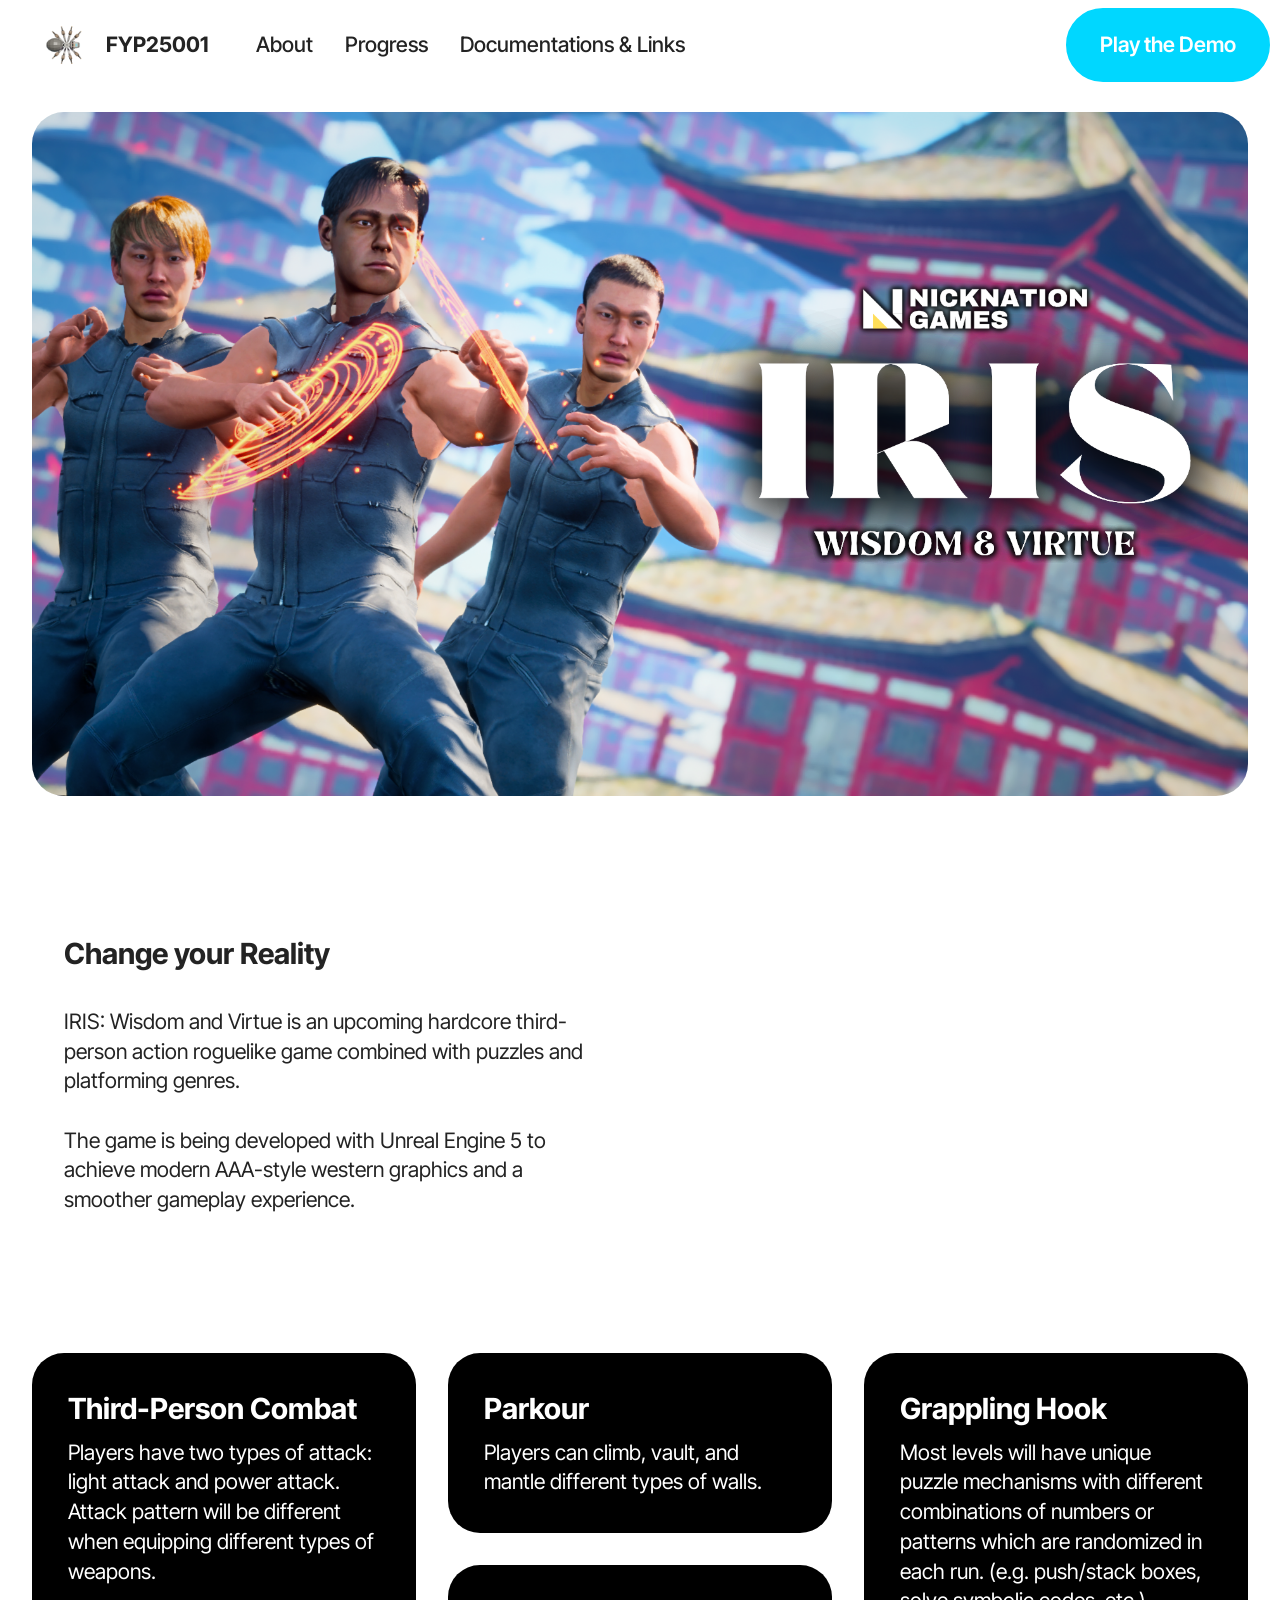
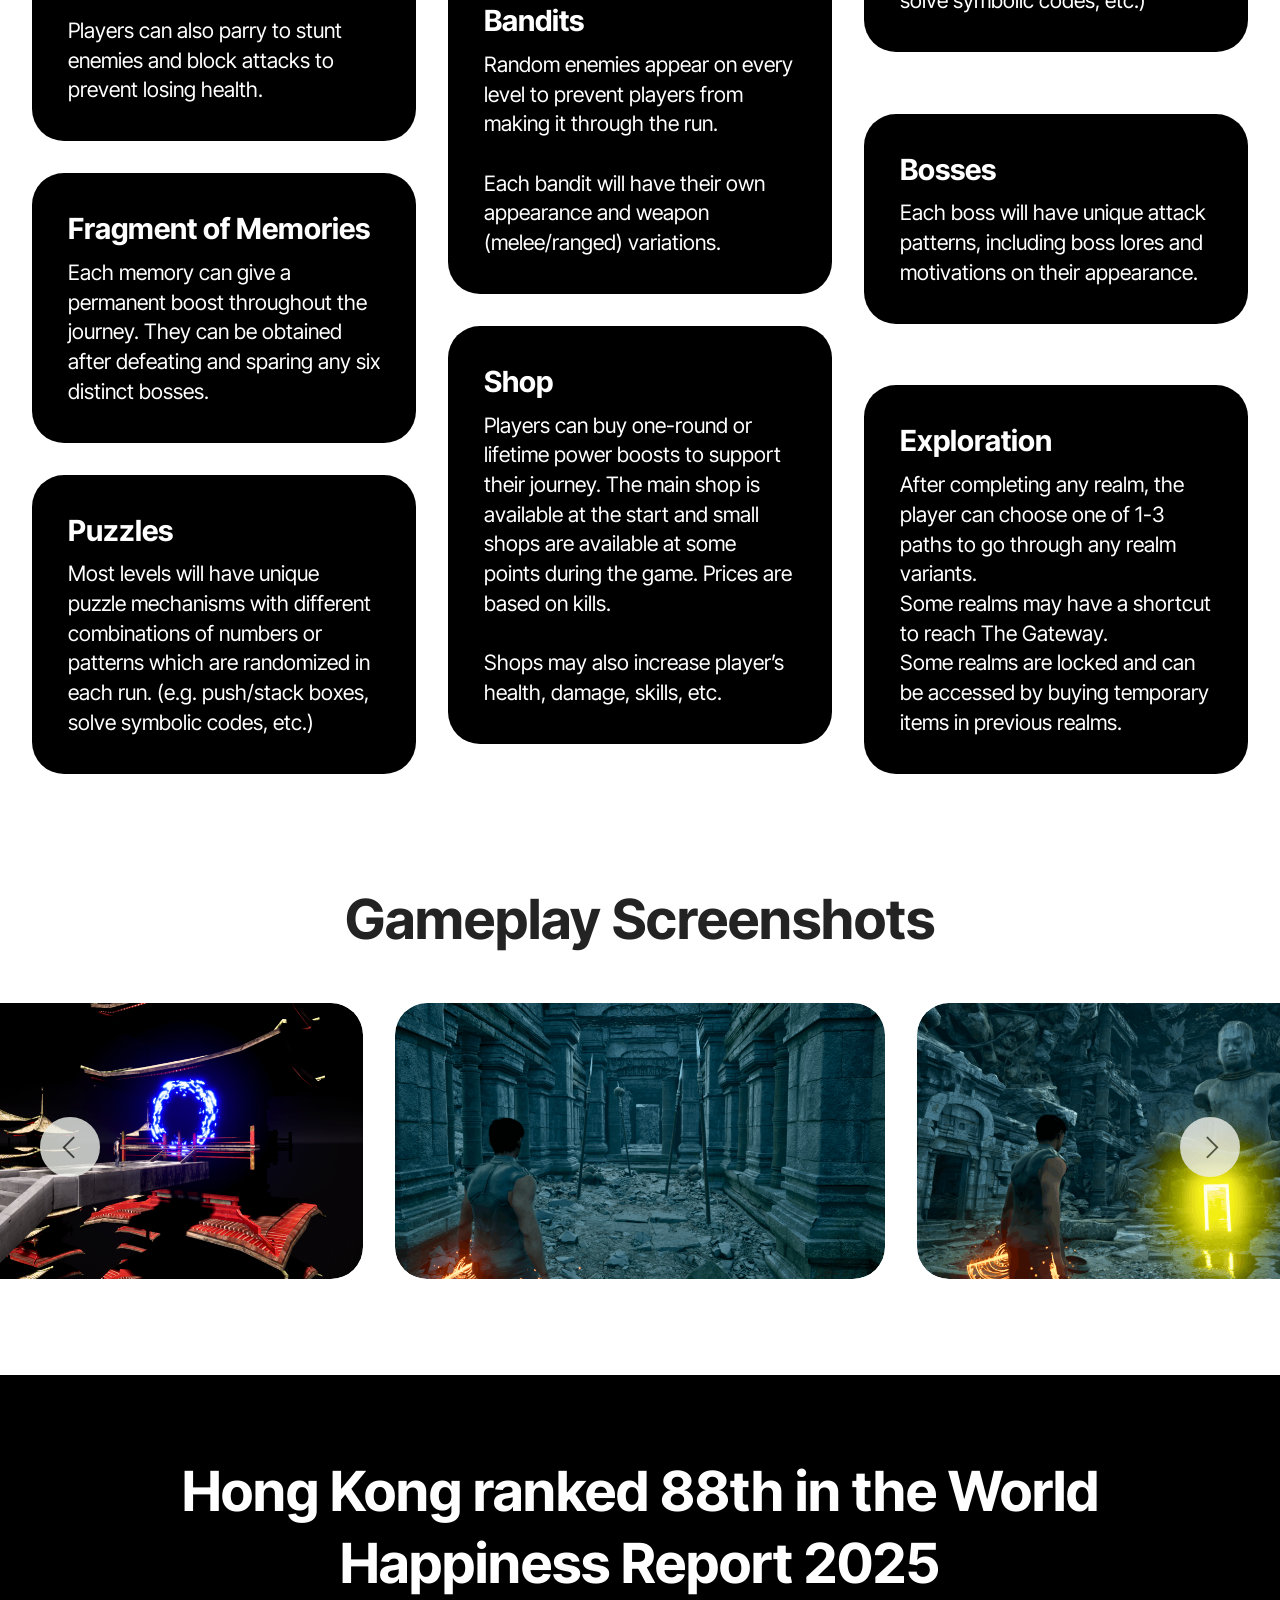
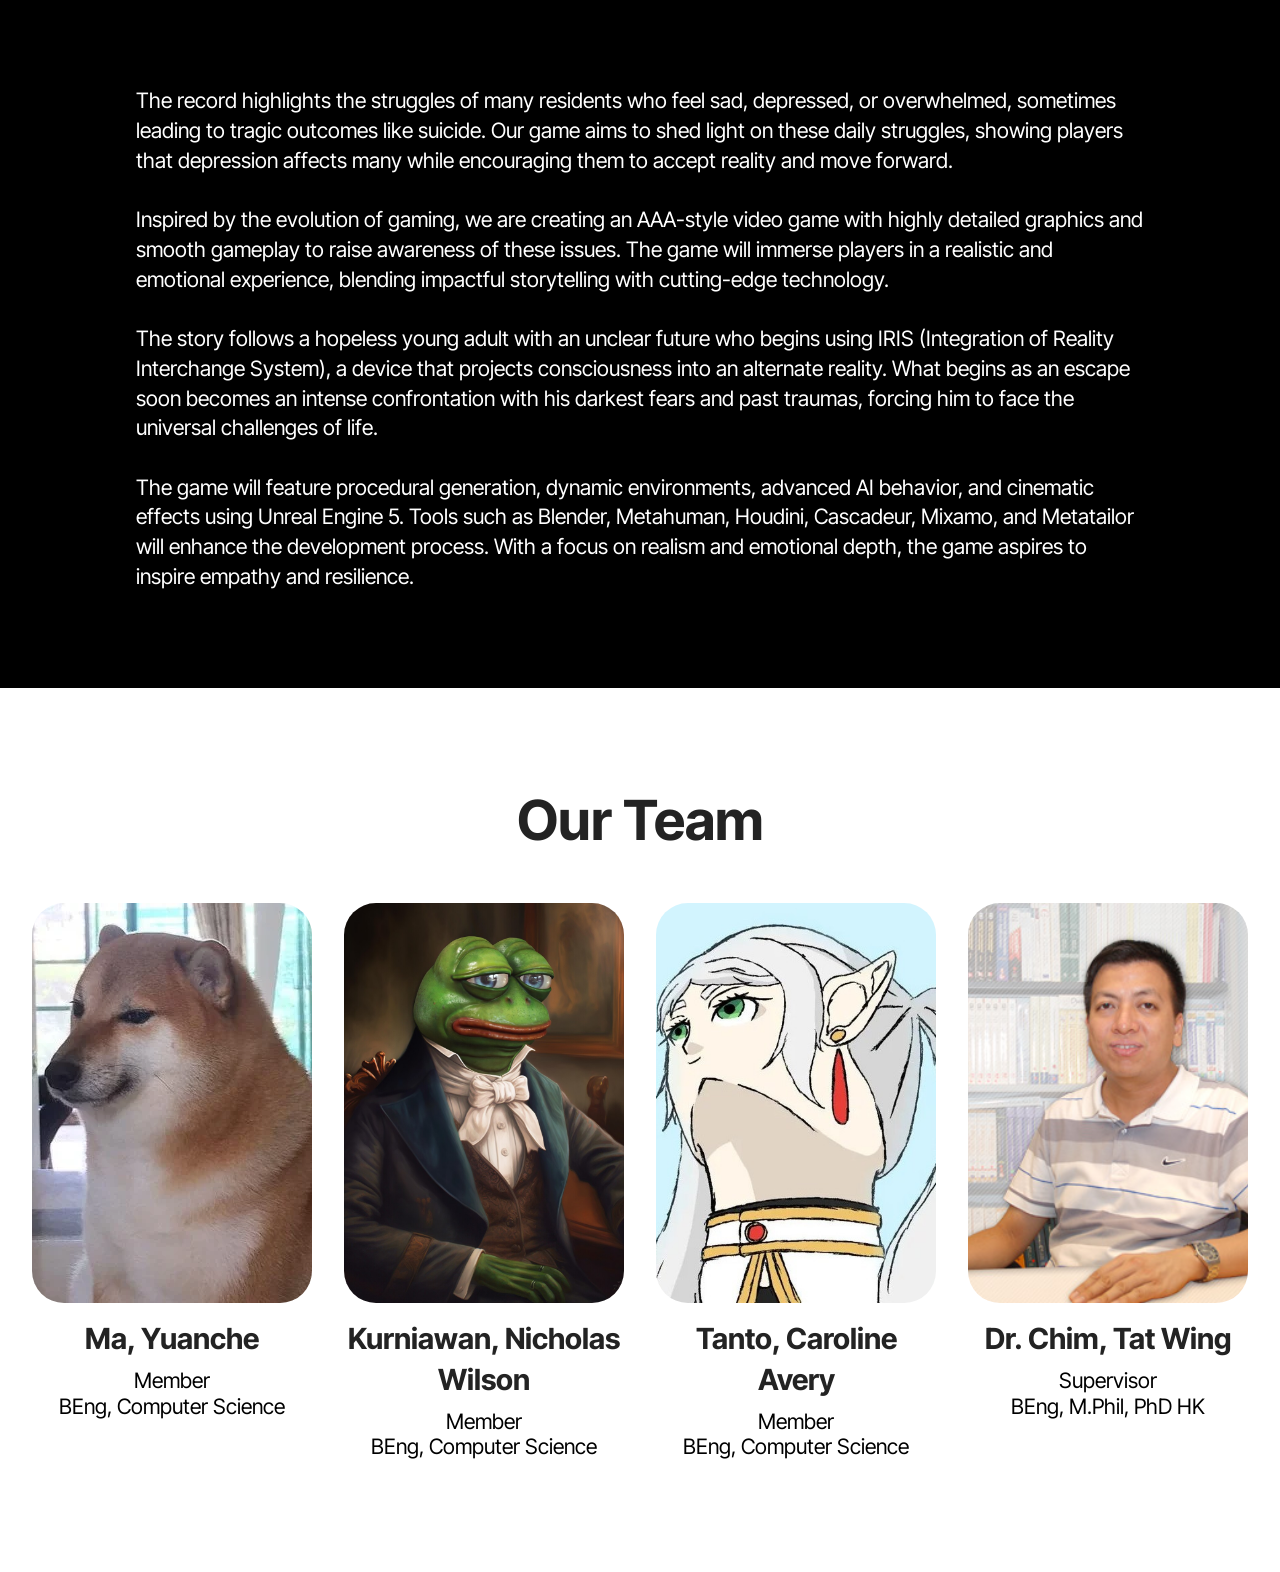
==== commit 61d2dcef: "update" ====
--- a/index.html
+++ b/index.html
@@ -10,16 +10,16 @@
   <meta name="description" content="">
   
   
-  <title>About | IRIS: Wisdom & Virtue</title>
+  <title>IRIS: Wisdom & Virtue</title>
   <link rel="stylesheet" href="assets/web/assets/mobirise-icons2/mobirise2.css">
   <link rel="stylesheet" href="assets/bootstrap/css/bootstrap.min.css">
   <link rel="stylesheet" href="assets/bootstrap/css/bootstrap-grid.min.css">
   <link rel="stylesheet" href="assets/bootstrap/css/bootstrap-reboot.min.css">
   <link rel="stylesheet" href="assets/dropdown/css/style.css">
   <link rel="stylesheet" href="assets/theme/css/style.css">
-  <link rel="preload" href="https://fonts.googleapis.com/css2?family=Inter+Tight:wght@400;700&display=swap&display=swap" as="style" onload="this.onload=null;this.rel='stylesheet'">
-  <noscript><link rel="stylesheet" href="https://fonts.googleapis.com/css2?family=Inter+Tight:wght@400;700&display=swap&display=swap"></noscript>
-  <link rel="preload" as="style" href="assets/mobirise/css/mbr-additional.css?v=YZ9QrU"><link rel="stylesheet" href="assets/mobirise/css/mbr-additional.css?v=YZ9QrU" type="text/css">
+  <link rel="preload" href="https://fonts.googleapis.com/css?family=Inter+Tight:100,200,300,400,500,600,700,800,900,100i,200i,300i,400i,500i,600i,700i,800i,900i&display=swap" as="style" onload="this.onload=null;this.rel='stylesheet'">
+  <noscript><link rel="stylesheet" href="https://fonts.googleapis.com/css?family=Inter+Tight:100,200,300,400,500,600,700,800,900,100i,200i,300i,400i,500i,600i,700i,800i,900i&display=swap"></noscript>
+  <link rel="preload" as="style" href="assets/mobirise/css/mbr-additional.css?v=mSrGQf"><link rel="stylesheet" href="assets/mobirise/css/mbr-additional.css?v=mSrGQf" type="text/css">
 
   
   
@@ -27,14 +27,18 @@
 </head>
 <body>
   
-  <section data-bs-version="5.1" class="menu menu5 cid-uXyWLFDwwD" once="menu" id="menu05-a">
+  <section data-bs-version="5.1" class="menu menu6 cid-vfVzOUqbAC" once="menu" id="menu06-s">
 	
 
-	<nav class="navbar navbar-dropdown navbar-expand-lg">
+	<nav class="navbar navbar-dropdown opacityScrollOff navbar-expand-lg">
 		<div class="container">
 			<div class="navbar-brand">
-				
-				
+				<span class="navbar-logo">
+					<a href="https://mobiri.se">
+						<img src="assets/images/spider-top-view.png" alt="Hehe" style="height: 3rem;">
+					</a>
+				</span>
+				<span class="navbar-caption-wrap"><a class="navbar-caption text-black display-4" href="https://mobiri.se">FYP25001</a></span>
 			</div>
 			<button class="navbar-toggler" type="button" data-toggle="collapse" data-bs-toggle="collapse" data-target="#navbarSupportedContent" data-bs-target="#navbarSupportedContent" aria-controls="navbarNavAltMarkup" aria-expanded="false" aria-label="Toggle navigation">
 				<div class="hamburger">
@@ -44,87 +48,41 @@
 					<span></span>
 				</div>
 			</button>
-			<div class="collapse navbar-collapse" id="navbarSupportedContent">
-				<ul class="navbar-nav nav-dropdown nav-right navbar-nav-top-padding" data-app-modern-menu="true"><li class="nav-item">
-						<a class="nav-link link text-black text-primary display-4" href="#">About</a>
+			<div class="collapse navbar-collapse opacityScrollOff" id="navbarSupportedContent">
+				<ul class="navbar-nav nav-dropdown" data-app-modern-menu="true"><li class="nav-item">
+						<a class="nav-link link text-black text-primary display-4" href="index.html">About</a>
 					</li>
 					<li class="nav-item">
-						<a class="nav-link link text-black text-primary display-4" href="progress.html" aria-expanded="false">Progress</a>
+						<a class="nav-link link text-black text-primary display-4" href="page1.html" aria-expanded="false">Progress</a>
 					</li>
 					<li class="nav-item">
-						<a class="nav-link link text-black text-primary display-4" href="documentation-links.html">Documentation & Links</a>
-					</li>
-        </ul>
+						<a class="nav-link link text-black text-primary display-4" href="page2.html">Documentations &amp; Links</a>
+					</li></ul>
+				
+				<div class="navbar-buttons mbr-section-btn"><a class="btn btn-warning display-4" href="https://nick-mc.itch.io/iris-wisdom-and-virtue" target="_blank">Play the Demo</a></div>
 			</div>
 		</div>
 	</nav>
 </section>
 
-<section data-bs-version="5.1" class="image3 cid-uXyUsqZcEK" id="image03-2">
-  
-
-  
-  
-
-  <div class="container">
+<section data-bs-version="5.1" class="header12 cid-vfVBydpLtD" id="header12-u">
+  
+  
+
+  <div class="text-center container-fluid">
+    <div class="row mb-4 justify-content-center">
+      <div class="col-12 col-md-12">
+        <img class="w-100" src="assets/images/iris-screenshots-5.png" alt="IRIS: Wisdom and Virtue">
+      </div>
+    </div>
     <div class="row justify-content-center">
-      <div class="col-12 col-lg-12">
-        <h4 class="mbr-description mbr-fonts-style mb-3 align-center display-5"></h4>
+      <div class="col-md-12 content-head">
         
-        <div class="image-wrapper">
-          <img class="w-100" src="assets/images/fyp-project-plan-1920x1080.png" alt="Mobirise Website Builder">
-        </div>
+        
+        
       </div>
     </div>
   </div>
-</section>
-
-<section data-bs-version="5.1" class="article14 cid-uXyZTHF0OH" id="article14-g">
-    
-    <div class="container">
-        <div class="row justify-content-center">
-            <div class="col-md-12 col-lg-10">
-                <h3 class="mbr-section-title mbr-fonts-style display-2"><strong>A story game of a hopeless young adult with an unclear future</strong></h3>
-                
-            </div>
-        </div>
-    </div>
-</section>
-
-<section data-bs-version="5.1" class="article14 cid-uXyZYoxwQE" id="article14-h">
-    
-    <div class="container">
-        <div class="row justify-content-center">
-            <div class="col-md-12 col-lg-10">
-                <h3 class="mbr-section-title mbr-fonts-style display-2"><strong>He uses IRIS hoping for some changes in his existence</strong></h3>
-                
-            </div>
-        </div>
-    </div>
-</section>
-
-<section data-bs-version="5.1" class="article14 cid-uXyZYHehlU" id="article14-i">
-    
-    <div class="container">
-        <div class="row justify-content-center">
-            <div class="col-md-12 col-lg-10">
-                <h3 class="mbr-section-title mbr-fonts-style display-2"><strong>It turns out to be different from what he expected</strong></h3>
-                
-            </div>
-        </div>
-    </div>
-</section>
-
-<section data-bs-version="5.1" class="article14 cid-uXyZYVMFSh" id="article14-j">
-    
-    <div class="container">
-        <div class="row justify-content-center">
-            <div class="col-md-12 col-lg-10">
-                <h3 class="mbr-section-title mbr-fonts-style display-2"><strong>It appears to be his biggest challenge and fear of his dark past while learning about the reality of life faced by most people.</strong></h3>
-                
-            </div>
-        </div>
-    </div>
 </section>
 
 <section data-bs-version="5.1" class="video05 cid-uXyV9lK9uG" id="video05-4">
@@ -277,6 +235,157 @@
       </div>
     </div>
   </div>
+</section>
+
+<section data-bs-version="5.1" class="slider4 mbr-embla cid-vfUbMoyTdq" id="slider04-l">
+    
+    
+    <div class="container-fluid">
+        <div class="row mb-5 justify-content-center">
+            <div class="col-12 content-head">
+                <h3 class="mbr-section-title mbr-fonts-style align-center mb-0 display-2">
+                    <strong>Gameplay Screenshots</strong></h3>
+                
+            </div>
+        </div>
+        <div class="row">
+            <div class="col-12">
+                <div class="embla position-relative" data-skip-snaps="true" data-align="center" data-contain-scroll="trimSnaps" data-loop="true" data-auto-play="true" data-auto-play-interval="5" data-draggable="true">
+                    <div class="embla__viewport">
+                        <div class="embla__container">
+                            
+                            
+                            
+                            
+                            
+                            
+                            <div class="embla__slide slider-image item active" style="margin-left: 1rem; margin-right: 1rem;">
+                            <div class="slide-content">
+                                <div class="item-img">
+                                    <div class="item-wrapper">
+                                        <img src="assets/images/1-1920x1080.png" alt="IRIS Gameplay" title="" data-slide-to="0" data-bs-slide-to="0">
+                                    </div>
+                                </div>
+                            </div>
+                            </div><div class="embla__slide slider-image item" style="margin-left: 1rem; margin-right: 1rem;">
+                            <div class="slide-content">
+                                <div class="item-img">
+                                    <div class="item-wrapper">
+                                        <img src="assets/images/2-1920x1080.png" alt="IRIS Gameplay" title="" data-slide-to="1" data-bs-slide-to="1">
+                                    </div>
+                                </div>
+                            </div>
+                            </div><div class="embla__slide slider-image item" style="margin-left: 1rem; margin-right: 1rem;">
+                            <div class="slide-content">
+                                <div class="item-img">
+                                    <div class="item-wrapper">
+                                        <img src="assets/images/3-1920x1080.png" alt="IRIS Gameplay" title="" data-slide-to="2" data-bs-slide-to="2">
+                                    </div>
+                                </div>
+                            </div>
+                            </div><div class="embla__slide slider-image item" style="margin-left: 1rem; margin-right: 1rem;">
+                            <div class="slide-content">
+                                <div class="item-img">
+                                    <div class="item-wrapper">
+                                        <img src="assets/images/4-1920x1080.png" alt="IRIS Gameplay" title="" data-slide-to="3" data-bs-slide-to="3">
+                                    </div>
+                                </div>
+                            </div>
+                            </div><div class="embla__slide slider-image item" style="margin-left: 1rem; margin-right: 1rem;">
+                            <div class="slide-content">
+                                <div class="item-img">
+                                    <div class="item-wrapper">
+                                        <img src="assets/images/5-1920x1080.png" alt="IRIS Gameplay" title="" data-slide-to="4" data-bs-slide-to="4">
+                                    </div>
+                                </div>
+                            </div>
+                            </div><div class="embla__slide slider-image item" style="margin-left: 1rem; margin-right: 1rem;">
+                            <div class="slide-content">
+                                <div class="item-img">
+                                    <div class="item-wrapper">
+                                        <img src="assets/images/6-1920x1080.png" alt="IRIS Gameplay" title="" data-slide-to="5" data-bs-slide-to="5">
+                                    </div>
+                                </div>
+                            </div>
+                            </div><div class="embla__slide slider-image item" style="margin-left: 1rem; margin-right: 1rem;">
+                            <div class="slide-content">
+                                <div class="item-img">
+                                    <div class="item-wrapper">
+                                        <img src="assets/images/7-1920x1080.png" alt="IRIS Gameplay" title="" data-slide-to="6" data-bs-slide-to="6">
+                                    </div>
+                                </div>
+                            </div>
+                            </div><div class="embla__slide slider-image item" style="margin-left: 1rem; margin-right: 1rem;">
+                            <div class="slide-content">
+                                <div class="item-img">
+                                    <div class="item-wrapper">
+                                        <img src="assets/images/8-1920x1080.png" alt="IRIS Gameplay" title="" data-slide-to="7" data-bs-slide-to="7">
+                                    </div>
+                                </div>
+                            </div>
+                            </div><div class="embla__slide slider-image item" style="margin-left: 1rem; margin-right: 1rem;">
+                            <div class="slide-content">
+                                <div class="item-img">
+                                    <div class="item-wrapper">
+                                        <img src="assets/images/10.png" alt="IRIS Gameplay" title="" data-slide-to="8" data-bs-slide-to="8">
+                                    </div>
+                                </div>
+                            </div>
+                            </div><div class="embla__slide slider-image item" style="margin-left: 1rem; margin-right: 1rem;">
+                            <div class="slide-content">
+                                <div class="item-img">
+                                    <div class="item-wrapper">
+                                        <img src="assets/images/11.png" alt="IRIS Gameplay" title="" data-slide-to="9" data-bs-slide-to="9">
+                                    </div>
+                                </div>
+                            </div>
+                            </div><div class="embla__slide slider-image item" style="margin-left: 1rem; margin-right: 1rem;">
+                            <div class="slide-content">
+                                <div class="item-img">
+                                    <div class="item-wrapper">
+                                        <img src="assets/images/12.png" alt="IRIS Gameplay" title="" data-slide-to="10" data-bs-slide-to="10">
+                                    </div>
+                                </div>
+                            </div>
+                            </div><div class="embla__slide slider-image item" style="margin-left: 1rem; margin-right: 1rem;">
+                            <div class="slide-content">
+                                <div class="item-img">
+                                    <div class="item-wrapper">
+                                        <img src="assets/images/13.png" alt="IRIS Gameplay" title="" data-slide-to="11" data-bs-slide-to="11">
+                                    </div>
+                                </div>
+                            </div>
+                            </div><div class="embla__slide slider-image item" style="margin-left: 1rem; margin-right: 1rem;">
+                            <div class="slide-content">
+                                <div class="item-img">
+                                    <div class="item-wrapper">
+                                        <img src="assets/images/14.png" alt="IRIS Gameplay" title="" data-slide-to="12" data-bs-slide-to="12">
+                                    </div>
+                                </div>
+                            </div>
+                            </div><div class="embla__slide slider-image item" style="margin-left: 1rem; margin-right: 1rem;">
+                            <div class="slide-content">
+                                <div class="item-img">
+                                    <div class="item-wrapper">
+                                        <img src="assets/images/15.png" alt="IRIS Gameplay" title="" data-slide-to="13" data-bs-slide-to="13">
+                                    </div>
+                                </div>
+                            </div>
+                            </div>
+                        </div>
+                    </div>
+                    <button class="embla__button embla__button--prev">
+                        <span class="mobi-mbri mobi-mbri-arrow-prev" aria-hidden="true"></span>
+                        <span class="sr-only visually-hidden visually-hidden">Previous</span>
+                    </button>
+                    <button class="embla__button embla__button--next">
+                        <span class="mobi-mbri mobi-mbri-arrow-next" aria-hidden="true"></span>
+                        <span class="sr-only visually-hidden visually-hidden">Next</span>
+                    </button>
+                </div>
+            </div>
+        </div>
+    </div>
 </section>
 
 <section data-bs-version="5.1" class="article14 cid-uXyVlJaLms" id="article14-6">
@@ -327,7 +436,7 @@
 			<div class="item features-image col-12 col-md-6 col-lg-3">
 				<div class="item-wrapper">
 					<div class="item-img mb-3">
-						<img src="assets/images/background1.jpg" alt="Mobirise Website Builder" title="">
+						<img src="assets/images/c080045a-e333-40c5-aee8-17c42ce9b47e-65e19817.webp" alt="Yes" title="">
 					</div>
 					<div class="item-content align-left">
 						<h5 class="item-title mbr-fonts-style display-5"><strong>Ma, Yuanche</strong></h5>
@@ -340,7 +449,7 @@
 			<div class="item features-image col-12 col-md-6 col-lg-3">
 				<div class="item-wrapper">
 					<div class="item-img mb-3">
-						<img src="assets/images/background1.jpg" alt="Mobirise Website Builder" title="">
+						<img src="assets/images/175426.jpg" alt="Yes" title="">
 					</div>
 					<div class="item-content align-left">
 						<h5 class="item-title mbr-fonts-style display-5"><strong>Kurniawan, Nicholas Wilson</strong></h5>
@@ -354,7 +463,7 @@
 			<div class="item features-image col-12 col-md-6 col-lg-3">
 				<div class="item-wrapper">
 					<div class="item-img mb-3">
-						<img src="assets/images/background1.jpg" alt="Mobirise Website Builder" title="">
+						<img src="assets/images/img-3843.jpg" alt="Yes" title="">
 					</div>
 					<div class="item-content align-left">
 						<h5 class="item-title mbr-fonts-style display-5"><strong>Tanto, Caroline Avery</strong></h5>
@@ -367,7 +476,7 @@
 			</div><div class="item features-image col-12 col-md-6 col-lg-3">
 				<div class="item-wrapper">
 					<div class="item-img mb-3">
-						<img src="assets/images/background1.jpg" alt="Mobirise Website Builder" title="" data-slide-to="3" data-bs-slide-to="4">
+						<img src="assets/images/twchim-full.jpg" alt="Yes" title="" data-slide-to="3" data-bs-slide-to="4">
 					</div>
 					<div class="item-content align-left">
 						<h5 class="item-title mbr-fonts-style display-5"><strong>Dr. Chim, Tat Wing</strong></h5>
@@ -379,7 +488,7 @@
 			</div>
 		</div>
 	</div>
-</section><script src="assets/bootstrap/js/bootstrap.bundle.min.js"></script>  <script src="assets/smoothscroll/smooth-scroll.js"></script>  <script src="assets/ytplayer/index.js"></script>  <script src="assets/dropdown/js/navbar-dropdown.js"></script>  <script src="assets/masonry/masonry.pkgd.min.js"></script>  <script src="assets/imagesloaded/imagesloaded.pkgd.min.js"></script>  <script src="assets/theme/js/script.js"></script>  
+</section><section class="display-7" style="padding: 0;align-items: center;justify-content: center;flex-wrap: wrap;    align-content: center;display: flex;position: relative;height: 4rem;"><a href="https://mobiri.se/3026355" style="flex: 1 1;height: 4rem;position: absolute;width: 100%;z-index: 1;"><img alt="" style="height: 4rem;" src="[data-uri]"></a><p style="margin: 0;text-align: center;" class="display-7">&#8204;</p><a style="z-index:1" href="https://mobirise.com/builder/ai-website-builder.html">Free AI Website Builder</a></section><script src="assets/bootstrap/js/bootstrap.bundle.min.js"></script>  <script src="assets/smoothscroll/smooth-scroll.js"></script>  <script src="assets/ytplayer/index.js"></script>  <script src="assets/dropdown/js/navbar-dropdown.js"></script>  <script src="assets/masonry/masonry.pkgd.min.js"></script>  <script src="assets/imagesloaded/imagesloaded.pkgd.min.js"></script>  <script src="assets/embla/embla.min.js"></script>  <script src="assets/embla/script.js"></script>  <script src="assets/theme/js/script.js"></script>  
   
   
 </body>
--- a/assets/mobirise/css/mbr-additional.css
+++ b/assets/mobirise/css/mbr-additional.css
@@ -146,7 +146,7 @@
   border-radius: 4px;
 }
 .bg-primary {
-  background-color: #9fe870 !important;
+  background-color: #ffffff !important;
 }
 .bg-success {
   background-color: #3a341c !important;
@@ -155,16 +155,16 @@
   background-color: #320707 !important;
 }
 .bg-warning {
-  background-color: #a0e2e1 !important;
+  background-color: #00d7ff !important;
 }
 .bg-danger {
   background-color: #ffea64 !important;
 }
 .btn-primary,
 .btn-primary:active {
-  background-color: #9fe870 !important;
-  border-color: #9fe870 !important;
-  color: #264d0c !important;
+  background-color: #ffffff !important;
+  border-color: #ffffff !important;
+  color: #808080 !important;
   box-shadow: none;
 }
 .btn-primary:hover,
@@ -172,15 +172,15 @@
 .btn-primary.focus,
 .btn-primary.active {
   color: inherit;
-  background-color: #bcef9c !important;
-  border-color: #bcef9c !important;
+  background-color: #ffffff !important;
+  border-color: #ffffff !important;
   box-shadow: none;
 }
 .btn-primary.disabled,
 .btn-primary:disabled {
-  color: #264d0c !important;
-  background-color: #bcef9c !important;
-  border-color: #bcef9c !important;
+  color: #808080 !important;
+  background-color: #ffffff !important;
+  border-color: #ffffff !important;
 }
 .btn-secondary,
 .btn-secondary:active {
@@ -250,9 +250,9 @@
 }
 .btn-warning,
 .btn-warning:active {
-  background-color: #a0e2e1 !important;
-  border-color: #a0e2e1 !important;
-  color: #1f6463 !important;
+  background-color: #00d7ff !important;
+  border-color: #00d7ff !important;
+  color: #ffffff !important;
   box-shadow: none;
 }
 .btn-warning:hover,
@@ -260,15 +260,15 @@
 .btn-warning.focus,
 .btn-warning.active {
   color: inherit;
-  background-color: #c7eeed !important;
-  border-color: #c7eeed !important;
+  background-color: #33dfff !important;
+  border-color: #33dfff !important;
   box-shadow: none;
 }
 .btn-warning.disabled,
 .btn-warning:disabled {
-  color: #1f6463 !important;
-  background-color: #c7eeed !important;
-  border-color: #c7eeed !important;
+  color: #ffffff !important;
+  background-color: #33dfff !important;
+  border-color: #33dfff !important;
 }
 .btn-danger,
 .btn-danger:active {
@@ -339,23 +339,23 @@
 .btn-primary-outline,
 .btn-primary-outline:active {
   background-color: transparent !important;
-  border-color: #9fe870;
-  color: #9fe870;
+  border-color: #ffffff;
+  color: #ffffff;
 }
 .btn-primary-outline:hover,
 .btn-primary-outline:focus,
 .btn-primary-outline.focus,
 .btn-primary-outline.active {
-  color: #6ddc25 !important;
+  color: #d4d4d4 !important;
   background-color: transparent !important;
-  border-color: #6ddc25 !important;
+  border-color: #d4d4d4 !important;
   box-shadow: none !important;
 }
 .btn-primary-outline.disabled,
 .btn-primary-outline:disabled {
-  color: #264d0c !important;
-  background-color: #9fe870 !important;
-  border-color: #9fe870 !important;
+  color: #808080 !important;
+  background-color: #ffffff !important;
+  border-color: #ffffff !important;
 }
 .btn-secondary-outline,
 .btn-secondary-outline:active {
@@ -423,23 +423,23 @@
 .btn-warning-outline,
 .btn-warning-outline:active {
   background-color: transparent !important;
-  border-color: #a0e2e1;
-  color: #a0e2e1;
+  border-color: #00d7ff;
+  color: #00d7ff;
 }
 .btn-warning-outline:hover,
 .btn-warning-outline:focus,
 .btn-warning-outline.focus,
 .btn-warning-outline.active {
-  color: #5ececc !important;
+  color: #008ea8 !important;
   background-color: transparent !important;
-  border-color: #5ececc !important;
+  border-color: #008ea8 !important;
   box-shadow: none !important;
 }
 .btn-warning-outline.disabled,
 .btn-warning-outline:disabled {
-  color: #1f6463 !important;
-  background-color: #a0e2e1 !important;
-  border-color: #a0e2e1 !important;
+  color: #ffffff !important;
+  background-color: #00d7ff !important;
+  border-color: #00d7ff !important;
 }
 .btn-danger-outline,
 .btn-danger-outline:active {
@@ -505,7 +505,7 @@
   border-color: #fafafa !important;
 }
 .text-primary {
-  color: #9fe870 !important;
+  color: #ffffff !important;
 }
 .text-secondary {
   color: #ffd7ef !important;
@@ -517,7 +517,7 @@
   color: #320707 !important;
 }
 .text-warning {
-  color: #a0e2e1 !important;
+  color: #00d7ff !important;
 }
 .text-danger {
   color: #ffea64 !important;
@@ -531,7 +531,7 @@
 a.text-primary:hover,
 a.text-primary:focus,
 a.text-primary.active {
-  color: #66d022 !important;
+  color: #cccccc !important;
 }
 a.text-secondary:hover,
 a.text-secondary:focus,
@@ -551,7 +551,7 @@
 a.text-warning:hover,
 a.text-warning:focus,
 a.text-warning.active {
-  color: #52cac8 !important;
+  color: #008199 !important;
 }
 a.text-danger:hover,
 a.text-danger:focus,
@@ -582,7 +582,7 @@
   background-position: 0px 1.2em;
 }
 .nav-tabs .nav-link.active {
-  color: #9fe870;
+  color: #ffffff;
 }
 .nav-tabs .nav-link:not(.active) {
   color: #232323;
@@ -594,7 +594,7 @@
   background-color: #320707;
 }
 .alert-warning {
-  background-color: #a0e2e1;
+  background-color: #00d7ff;
 }
 .alert-danger {
   background-color: #ffea64;
@@ -606,9 +606,9 @@
   border-radius: 100px !important;
 }
 .mbr-gallery-filter li.active .btn {
-  background-color: #9fe870;
-  border-color: #9fe870;
-  color: #306310;
+  background-color: #ffffff;
+  border-color: #ffffff;
+  color: #8c8c8c;
 }
 .mbr-gallery-filter li.active .btn:focus {
   box-shadow: none;
@@ -618,7 +618,7 @@
 }
 a,
 a:hover {
-  color: #9fe870;
+  color: #ffffff;
 }
 .mbr-plan-header.bg-primary .mbr-plan-subtitle,
 .mbr-plan-header.bg-primary .mbr-plan-price-desc {
@@ -634,7 +634,7 @@
 }
 .mbr-plan-header.bg-warning .mbr-plan-subtitle,
 .mbr-plan-header.bg-warning .mbr-plan-price-desc {
-  color: #ffffff;
+  color: #ccf7ff;
 }
 .mbr-plan-header.bg-danger .mbr-plan-subtitle,
 .mbr-plan-header.bg-danger .mbr-plan-price-desc {
@@ -657,7 +657,7 @@
 .form-control:hover,
 .form-control:focus {
   box-shadow: rgba(0, 0, 0, 0.07) 0px 1px 1px 0px, rgba(0, 0, 0, 0.07) 0px 1px 3px 0px, rgba(0, 0, 0, 0.03) 0px 0px 0px 1px;
-  border-color: #9fe870 !important;
+  border-color: #ffffff !important;
 }
 .form-control:-webkit-input-placeholder {
   font-family: 'Inter Tight', sans-serif;
@@ -669,7 +669,7 @@
   font-size: 1.75rem;
 }
 blockquote {
-  border-color: #9fe870;
+  border-color: #ffffff;
 }
 /* Forms */
 .mbr-form .input-group-btn .btn {
@@ -687,14 +687,14 @@
 }
 .jq-selectbox li:hover,
 .jq-selectbox li.selected {
-  background-color: #9fe870;
+  background-color: #ffffff;
   color: #000000;
 }
 .jq-number__spin {
   transition: 0.25s ease;
 }
 .jq-number__spin:hover {
-  border-color: #9fe870;
+  border-color: #ffffff;
 }
 .jq-selectbox .jq-selectbox__trigger-arrow,
 .jq-number__spin.minus:after,
@@ -706,14 +706,14 @@
 .jq-selectbox:hover .jq-selectbox__trigger-arrow,
 .jq-number__spin.minus:hover:after,
 .jq-number__spin.plus:hover:after {
-  border-top-color: #9fe870;
-  border-bottom-color: #9fe870;
+  border-top-color: #ffffff;
+  border-bottom-color: #ffffff;
 }
 .xdsoft_datetimepicker .xdsoft_calendar td.xdsoft_default,
 .xdsoft_datetimepicker .xdsoft_calendar td.xdsoft_current,
 .xdsoft_datetimepicker .xdsoft_timepicker .xdsoft_time_box > div > div.xdsoft_current {
   color: #000000 !important;
-  background-color: #9fe870 !important;
+  background-color: #ffffff !important;
   box-shadow: none !important;
 }
 .xdsoft_datetimepicker .xdsoft_calendar td:hover,
@@ -744,7 +744,7 @@
   top: 50%;
   left: 50%;
   transform: translateX(-50%) translateY(-50%);
-  background-image: url("data:image/svg+xml;charset=UTF-8,%3csvg width='32' height='32' viewBox='0 0 64 64' xmlns='http://www.w3.org/2000/svg' stroke='%239fe870' %3e%3cg fill='none' fill-rule='evenodd'%3e%3cg transform='translate(16 16)' stroke-width='2'%3e%3ccircle stroke-opacity='.5' cx='16' cy='16' r='16'/%3e%3cpath d='M32 16c0-9.94-8.06-16-16-16'%3e%3canimateTransform attributeName='transform' type='rotate' from='0 16 16' to='360 16 16' dur='1s' repeatCount='indefinite'/%3e%3c/path%3e%3c/g%3e%3c/g%3e%3c/svg%3e");
+  background-image: url("data:image/svg+xml;charset=UTF-8,%3csvg width='32' height='32' viewBox='0 0 64 64' xmlns='http://www.w3.org/2000/svg' stroke='%23ffffff' %3e%3cg fill='none' fill-rule='evenodd'%3e%3cg transform='translate(16 16)' stroke-width='2'%3e%3ccircle stroke-opacity='.5' cx='16' cy='16' r='16'/%3e%3cpath d='M32 16c0-9.94-8.06-16-16-16'%3e%3canimateTransform attributeName='transform' type='rotate' from='0 16 16' to='360 16 16' dur='1s' repeatCount='indefinite'/%3e%3c/path%3e%3c/g%3e%3c/g%3e%3c/svg%3e");
 }
 section.lazy-placeholder:after {
   opacity: 0.5;
@@ -778,12 +778,12 @@
     padding-right: 16px;
   }
 }
-.cid-uXyWLFDwwD {
+.cid-vfVzOUqbAC {
   z-index: 1000;
   width: 100%;
   position: relative;
 }
-.cid-uXyWLFDwwD .dropdown-item:before {
+.cid-vfVzOUqbAC .dropdown-item:before {
   font-family: Moririse2 !important;
   content: "\e966";
   display: inline-block;
@@ -801,11 +801,11 @@
   transition: all 0.25s ease-in-out;
 }
 @media (max-width: 767px) {
-  .cid-uXyWLFDwwD .navbar-toggler {
+  .cid-vfVzOUqbAC .navbar-toggler {
     transform: scale(0.8);
   }
 }
-.cid-uXyWLFDwwD .navbar-brand {
+.cid-vfVzOUqbAC .navbar-brand {
   flex-shrink: 0;
   align-items: center;
   margin-right: 0;
@@ -814,39 +814,39 @@
   word-break: break-word;
   z-index: 1;
 }
-.cid-uXyWLFDwwD .navbar-brand img {
+.cid-vfVzOUqbAC .navbar-brand img {
   max-width: 100%;
   max-height: 100%;
-}
-.cid-uXyWLFDwwD .navbar-brand .navbar-caption {
+  border-radius: 0px !important;
+}
+.cid-vfVzOUqbAC .navbar-brand .navbar-caption {
   line-height: inherit !important;
 }
-.cid-uXyWLFDwwD .navbar-brand .navbar-logo a {
+.cid-vfVzOUqbAC .navbar-brand .navbar-logo a {
   outline: none;
 }
-.cid-uXyWLFDwwD .navbar-nav {
+.cid-vfVzOUqbAC .navbar-nav {
   margin: auto;
   margin-left: 0;
-  margin-left: auto;
-}
-.cid-uXyWLFDwwD .navbar-nav .nav-item {
+}
+.cid-vfVzOUqbAC .navbar-nav .nav-item {
   padding: 0 !important;
   transition: 0.3s all !important;
 }
-.cid-uXyWLFDwwD .navbar-nav .nav-item .nav-link {
+.cid-vfVzOUqbAC .navbar-nav .nav-item .nav-link {
   padding: 16px !important;
   margin: 0 !important;
   border-radius: 1rem !important;
   transition: 0.3s all !important;
 }
-.cid-uXyWLFDwwD .navbar-nav .nav-item .nav-link:hover {
+.cid-vfVzOUqbAC .navbar-nav .nav-item .nav-link:hover {
   background-color: rgba(27, 31, 10, 0.06);
 }
-.cid-uXyWLFDwwD .navbar-nav .open .nav-link::after {
+.cid-vfVzOUqbAC .navbar-nav .open .nav-link::after {
   transform: rotate(180deg);
 }
 @media (min-width: 992px) {
-  .cid-uXyWLFDwwD .navbar-nav .open .nav-link::before {
+  .cid-vfVzOUqbAC .navbar-nav .open .nav-link::before {
     content: "";
     width: 100%;
     height: 20px;
@@ -855,62 +855,52 @@
     position: absolute;
   }
 }
-.cid-uXyWLFDwwD .navbar-nav .dropdown-item {
+.cid-vfVzOUqbAC .navbar-nav .dropdown-item {
   padding: 12px !important;
   border-radius: 0.5rem !important;
   margin: 0 8px !important;
   transition: 0.3s all !important;
 }
-.cid-uXyWLFDwwD .navbar-nav .dropdown-item:hover {
+.cid-vfVzOUqbAC .navbar-nav .dropdown-item:hover {
   background-color: rgba(27, 31, 10, 0.06);
 }
 @media (min-width: 992px) {
-  .cid-uXyWLFDwwD .navbar-nav {
+  .cid-vfVzOUqbAC .navbar-nav {
     padding-left: 1.5rem;
   }
 }
-@media (min-width: 992px) {
-  .cid-uXyWLFDwwD .navbar-nav {
-    padding-left: 1.5rem;
-  }
-}
-.cid-uXyWLFDwwD .nav-link {
+.cid-vfVzOUqbAC .nav-link {
   width: fit-content;
   position: relative;
 }
-.cid-uXyWLFDwwD .navbar-logo {
+.cid-vfVzOUqbAC .navbar-logo {
+  padding-left: 2rem;
   margin: 0 !important;
 }
 @media (max-width: 767px) {
-  .cid-uXyWLFDwwD .navbar-logo {
-    padding-left: 0;
-  }
-}
-.cid-uXyWLFDwwD .navbar-caption {
+  .cid-vfVzOUqbAC .navbar-logo {
+    padding-left: 1rem;
+  }
+}
+.cid-vfVzOUqbAC .navbar-caption {
   padding-left: 1rem;
   padding-right: 0.5rem;
 }
-@media (min-width: 767px) {
-  .cid-uXyWLFDwwD .navbar-caption {
-    padding-left: 2rem;
-  }
-}
 @media (max-width: 767px) {
-  .cid-uXyWLFDwwD .nav-dropdown {
+  .cid-vfVzOUqbAC .nav-dropdown {
     padding-bottom: 0.5rem;
   }
 }
-.cid-uXyWLFDwwD .nav-dropdown .link.dropdown-toggle::after {
+.cid-vfVzOUqbAC .nav-dropdown .link.dropdown-toggle::after {
   margin-left: 0.5rem;
   margin-top: 0.2rem;
   transition: 0.3s all;
 }
-.cid-uXyWLFDwwD .container {
+.cid-vfVzOUqbAC .container {
   display: flex;
   height: 90px;
-  padding: 0.5rem 0.6rem 0.5rem 1rem;
+  padding: 0.5rem 0.6rem;
   flex-wrap: nowrap;
-  background: rgba(255, 255, 255, 0.8) !important;
   left: 0;
   right: 0;
   -webkit-box-pack: justify;
@@ -921,28 +911,26 @@
   -ms-flex-align: center;
   align-items: center;
   border-radius: 100vw;
-  margin-top: 1rem;
-  background-color: #ffffff;
-  box-shadow: 0 30px 60px 0 rgba(27, 31, 10, 0.08);
 }
 @media (max-width: 992px) {
-  .cid-uXyWLFDwwD .container {
+  .cid-vfVzOUqbAC .container {
     padding-right: 2rem;
   }
 }
 @media (max-width: 767px) {
-  .cid-uXyWLFDwwD .container {
+  .cid-vfVzOUqbAC .container {
     width: 95%;
     height: 56px !important;
-    padding: 0.5rem;
+    padding-right: 1rem;
     margin-top: 0rem;
   }
 }
-.cid-uXyWLFDwwD .iconfont-wrapper {
+.cid-vfVzOUqbAC .iconfont-wrapper {
+  color: #000000 !important;
   font-size: 1.5rem;
   padding-right: 0.5rem;
 }
-.cid-uXyWLFDwwD .dropdown-menu {
+.cid-vfVzOUqbAC .dropdown-menu {
   flex-wrap: wrap;
   flex-direction: column;
   max-width: 100%;
@@ -953,35 +941,35 @@
   background: #ffffff;
   background: rgba(255, 255, 255, 0.8) !important;
 }
-.cid-uXyWLFDwwD .nav-item:focus,
-.cid-uXyWLFDwwD .nav-link:focus {
+.cid-vfVzOUqbAC .nav-item:focus,
+.cid-vfVzOUqbAC .nav-link:focus {
   outline: none;
 }
-.cid-uXyWLFDwwD .dropdown .dropdown-menu .dropdown-item {
+.cid-vfVzOUqbAC .dropdown .dropdown-menu .dropdown-item {
   width: auto;
   transition: all 0.25s ease-in-out;
 }
-.cid-uXyWLFDwwD .dropdown .dropdown-menu .dropdown-item::after {
+.cid-vfVzOUqbAC .dropdown .dropdown-menu .dropdown-item::after {
   right: 0.5rem;
 }
-.cid-uXyWLFDwwD .dropdown .dropdown-menu .dropdown-item .mbr-iconfont {
+.cid-vfVzOUqbAC .dropdown .dropdown-menu .dropdown-item .mbr-iconfont {
   margin-right: 0.5rem;
   vertical-align: sub;
 }
-.cid-uXyWLFDwwD .dropdown .dropdown-menu .dropdown-item .mbr-iconfont:before {
+.cid-vfVzOUqbAC .dropdown .dropdown-menu .dropdown-item .mbr-iconfont:before {
   display: inline-block;
   transform: scale(1, 1);
   transition: all 0.25s ease-in-out;
 }
-.cid-uXyWLFDwwD .collapsed .dropdown-menu .dropdown-item:before {
+.cid-vfVzOUqbAC .collapsed .dropdown-menu .dropdown-item:before {
   display: none;
 }
-.cid-uXyWLFDwwD .collapsed .dropdown .dropdown-menu .dropdown-item {
+.cid-vfVzOUqbAC .collapsed .dropdown .dropdown-menu .dropdown-item {
   padding: 0.235em 1.5em 0.235em 1.5em !important;
   transition: none;
   margin: 0 !important;
 }
-.cid-uXyWLFDwwD .navbar {
+.cid-vfVzOUqbAC .navbar {
   min-height: 90px;
   transition: all 0.3s;
   border-bottom: 1px solid transparent;
@@ -991,35 +979,40 @@
   box-shadow: none !important;
   border-radius: 0 !important;
 }
-.cid-uXyWLFDwwD .navbar.opened {
-  transition: all 0.3s;
-}
-.cid-uXyWLFDwwD .navbar .dropdown-item {
+.cid-vfVzOUqbAC .navbar.opened {
+  transition: all 0.25s;
+}
+.cid-vfVzOUqbAC .navbar .dropdown-item {
   padding: 0.5rem 1.8rem;
 }
-.cid-uXyWLFDwwD .navbar .navbar-logo img {
+.cid-vfVzOUqbAC .navbar .navbar-logo img {
   width: auto;
 }
-.cid-uXyWLFDwwD .navbar .navbar-collapse {
+.cid-vfVzOUqbAC .navbar .navbar-collapse {
   z-index: 1;
   justify-content: flex-end;
 }
-.cid-uXyWLFDwwD .navbar.collapsed {
+.cid-vfVzOUqbAC .navbar.collapsed {
   justify-content: center;
 }
-.cid-uXyWLFDwwD .navbar.collapsed .nav-item .nav-link::before {
+.cid-vfVzOUqbAC .navbar.collapsed .nav-item .nav-link::before {
   display: none;
 }
-.cid-uXyWLFDwwD .navbar.collapsed.opened .dropdown-menu {
+.cid-vfVzOUqbAC .navbar.collapsed.opened .dropdown-menu {
   top: 0;
 }
-.cid-uXyWLFDwwD .navbar.collapsed .dropdown-menu .dropdown-submenu {
+@media (min-width: 992px) {
+  .cid-vfVzOUqbAC .navbar.collapsed.opened:not(.navbar-short) .navbar-collapse {
+    max-height: calc(98.5vh - 3rem);
+  }
+}
+.cid-vfVzOUqbAC .navbar.collapsed .dropdown-menu .dropdown-submenu {
   left: 0 !important;
 }
-.cid-uXyWLFDwwD .navbar.collapsed .dropdown-menu .dropdown-item:after {
+.cid-vfVzOUqbAC .navbar.collapsed .dropdown-menu .dropdown-item:after {
   right: auto;
 }
-.cid-uXyWLFDwwD .navbar.collapsed .dropdown-menu .dropdown-toggle[data-toggle="dropdown-submenu"]:after {
+.cid-vfVzOUqbAC .navbar.collapsed .dropdown-menu .dropdown-toggle[data-toggle="dropdown-submenu"]:after {
   margin-left: 0.5rem;
   margin-top: 0.2rem;
   border-top: 0.35em solid;
@@ -1028,41 +1021,41 @@
   border-bottom: 0;
   top: 41%;
 }
-.cid-uXyWLFDwwD .navbar.collapsed ul.navbar-nav li {
+.cid-vfVzOUqbAC .navbar.collapsed ul.navbar-nav li {
   margin: auto;
 }
-.cid-uXyWLFDwwD .navbar.collapsed .dropdown-menu .dropdown-item {
+.cid-vfVzOUqbAC .navbar.collapsed .dropdown-menu .dropdown-item {
   padding: 0.25rem 1.5rem;
   text-align: center;
 }
-.cid-uXyWLFDwwD .navbar.collapsed .icons-menu {
+.cid-vfVzOUqbAC .navbar.collapsed .icons-menu {
   padding-left: 0;
   padding-right: 0;
   padding-top: 0.5rem;
   padding-bottom: 0.5rem;
 }
 @media (max-width: 767px) {
-  .cid-uXyWLFDwwD .navbar {
+  .cid-vfVzOUqbAC .navbar {
     min-height: 72px;
   }
-  .cid-uXyWLFDwwD .navbar .navbar-logo img {
-    height: 2.5rem !important;
+  .cid-vfVzOUqbAC .navbar .navbar-logo img {
+    height: 2rem !important;
   }
 }
 @media (max-width: 991px) {
-  .cid-uXyWLFDwwD .navbar .nav-item .nav-link::before {
+  .cid-vfVzOUqbAC .navbar .nav-item .nav-link::before {
     display: none;
   }
-  .cid-uXyWLFDwwD .navbar.opened .dropdown-menu {
+  .cid-vfVzOUqbAC .navbar.opened .dropdown-menu {
     top: 0;
   }
-  .cid-uXyWLFDwwD .navbar .dropdown-menu .dropdown-submenu {
+  .cid-vfVzOUqbAC .navbar .dropdown-menu .dropdown-submenu {
     left: 0 !important;
   }
-  .cid-uXyWLFDwwD .navbar .dropdown-menu .dropdown-item:after {
+  .cid-vfVzOUqbAC .navbar .dropdown-menu .dropdown-item:after {
     right: auto;
   }
-  .cid-uXyWLFDwwD .navbar .dropdown-menu .dropdown-toggle[data-toggle="dropdown-submenu"]:after {
+  .cid-vfVzOUqbAC .navbar .dropdown-menu .dropdown-toggle[data-toggle="dropdown-submenu"]:after {
     margin-left: 0.5rem;
     margin-top: 0.2rem;
     border-top: 0.35em solid;
@@ -1071,67 +1064,67 @@
     border-bottom: 0;
     top: 40%;
   }
-  .cid-uXyWLFDwwD .navbar .dropdown-menu .dropdown-item {
+  .cid-vfVzOUqbAC .navbar .dropdown-menu .dropdown-item {
     padding: 0.25rem 1.5rem !important;
     text-align: center;
   }
-  .cid-uXyWLFDwwD .navbar .navbar-brand {
+  .cid-vfVzOUqbAC .navbar .navbar-brand {
     flex-shrink: initial;
     flex-basis: auto;
     word-break: break-word;
     padding-right: 10px;
   }
-  .cid-uXyWLFDwwD .navbar .navbar-toggler {
+  .cid-vfVzOUqbAC .navbar .navbar-toggler {
     flex-basis: auto;
   }
-  .cid-uXyWLFDwwD .navbar .icons-menu {
+  .cid-vfVzOUqbAC .navbar .icons-menu {
     padding-left: 0;
     padding-top: 0.5rem;
     padding-bottom: 0.5rem;
   }
 }
-.cid-uXyWLFDwwD .navbar.navbar-short .navbar-logo img {
+.cid-vfVzOUqbAC .navbar.navbar-short .navbar-logo img {
   height: 2rem;
 }
-.cid-uXyWLFDwwD .dropdown-item.active,
-.cid-uXyWLFDwwD .dropdown-item:active {
+.cid-vfVzOUqbAC .dropdown-item.active,
+.cid-vfVzOUqbAC .dropdown-item:active {
   background-color: transparent;
 }
-.cid-uXyWLFDwwD .navbar-expand-lg .navbar-nav .nav-link {
+.cid-vfVzOUqbAC .navbar-expand-lg .navbar-nav .nav-link {
   padding: 0;
 }
-.cid-uXyWLFDwwD .nav-dropdown .link.dropdown-toggle {
+.cid-vfVzOUqbAC .nav-dropdown .link.dropdown-toggle {
   margin-right: 1.667em;
 }
-.cid-uXyWLFDwwD .nav-dropdown .link.dropdown-toggle[aria-expanded="true"] {
+.cid-vfVzOUqbAC .nav-dropdown .link.dropdown-toggle[aria-expanded="true"] {
   margin-right: 0;
   padding: 0.667em 1.667em;
 }
-.cid-uXyWLFDwwD .navbar.navbar-expand-lg .dropdown .dropdown-menu {
+.cid-vfVzOUqbAC .navbar.navbar-expand-lg .dropdown .dropdown-menu {
   background: #ffffff;
 }
-.cid-uXyWLFDwwD .navbar.navbar-expand-lg .dropdown .dropdown-menu .dropdown-submenu {
+.cid-vfVzOUqbAC .navbar.navbar-expand-lg .dropdown .dropdown-menu .dropdown-submenu {
   margin: 0;
   left: 105%;
   transform: none;
   top: -12px;
 }
-.cid-uXyWLFDwwD .navbar .dropdown.open > .dropdown-menu {
+.cid-vfVzOUqbAC .navbar .dropdown.open > .dropdown-menu {
   display: flex;
 }
-.cid-uXyWLFDwwD ul.navbar-nav {
+.cid-vfVzOUqbAC ul.navbar-nav {
   flex-wrap: wrap;
 }
-.cid-uXyWLFDwwD .navbar-buttons {
+.cid-vfVzOUqbAC .navbar-buttons {
   text-align: center;
   min-width: 140px;
 }
 @media (max-width: 992px) {
-  .cid-uXyWLFDwwD .navbar-buttons {
+  .cid-vfVzOUqbAC .navbar-buttons {
     text-align: left;
   }
 }
-.cid-uXyWLFDwwD button.navbar-toggler {
+.cid-vfVzOUqbAC button.navbar-toggler {
   outline: none;
   width: 31px;
   height: 20px;
@@ -1140,7 +1133,7 @@
   position: relative;
   align-self: center;
 }
-.cid-uXyWLFDwwD button.navbar-toggler .hamburger span {
+.cid-vfVzOUqbAC button.navbar-toggler .hamburger span {
   position: absolute;
   right: 0;
   width: 30px;
@@ -1148,53 +1141,57 @@
   border-right: 5px;
   background-color: #000000;
 }
-.cid-uXyWLFDwwD button.navbar-toggler .hamburger span:nth-child(1) {
+.cid-vfVzOUqbAC button.navbar-toggler .hamburger span:nth-child(1) {
   top: 0;
   transition: all 0.2s;
 }
-.cid-uXyWLFDwwD button.navbar-toggler .hamburger span:nth-child(2) {
+.cid-vfVzOUqbAC button.navbar-toggler .hamburger span:nth-child(2) {
   top: 8px;
   transition: all 0.15s;
 }
-.cid-uXyWLFDwwD button.navbar-toggler .hamburger span:nth-child(3) {
+.cid-vfVzOUqbAC button.navbar-toggler .hamburger span:nth-child(3) {
   top: 8px;
   transition: all 0.15s;
 }
-.cid-uXyWLFDwwD button.navbar-toggler .hamburger span:nth-child(4) {
+.cid-vfVzOUqbAC button.navbar-toggler .hamburger span:nth-child(4) {
   top: 16px;
   transition: all 0.2s;
 }
-.cid-uXyWLFDwwD nav.opened .hamburger span:nth-child(1) {
+.cid-vfVzOUqbAC nav.opened .hamburger span:nth-child(1) {
   top: 8px;
   width: 0;
   opacity: 0;
   right: 50%;
   transition: all 0.2s;
 }
-.cid-uXyWLFDwwD nav.opened .hamburger span:nth-child(2) {
+.cid-vfVzOUqbAC nav.opened .hamburger span:nth-child(2) {
   transform: rotate(45deg);
   transition: all 0.25s;
 }
-.cid-uXyWLFDwwD nav.opened .hamburger span:nth-child(3) {
+.cid-vfVzOUqbAC nav.opened .hamburger span:nth-child(3) {
   transform: rotate(-45deg);
   transition: all 0.25s;
 }
-.cid-uXyWLFDwwD nav.opened .hamburger span:nth-child(4) {
+.cid-vfVzOUqbAC nav.opened .hamburger span:nth-child(4) {
   top: 8px;
   width: 0;
   opacity: 0;
   right: 50%;
   transition: all 0.2s;
 }
-.cid-uXyWLFDwwD .navbar-dropdown {
-  padding: 0 1rem;
-}
-.cid-uXyWLFDwwD a.nav-link {
+.cid-vfVzOUqbAC .navbar-dropdown {
+  padding: 0;
+  background: rgba(255, 255, 255, 0.8) !important;
+}
+.cid-vfVzOUqbAC .opacityScroll {
+  background: #ffffff !important;
+}
+.cid-vfVzOUqbAC a.nav-link {
   display: flex;
   align-items: center;
   justify-content: center;
 }
-.cid-uXyWLFDwwD .icons-menu {
+.cid-vfVzOUqbAC .icons-menu {
   flex-wrap: nowrap;
   display: flex;
   justify-content: center;
@@ -1204,25 +1201,25 @@
   text-align: center;
 }
 @media (max-width: 992px) {
-  .cid-uXyWLFDwwD .icons-menu {
+  .cid-vfVzOUqbAC .icons-menu {
     justify-content: flex-start;
     margin-bottom: 0.5rem;
   }
 }
 @media screen and (-ms-high-contrast: active), (-ms-high-contrast: none) {
-  .cid-uXyWLFDwwD .navbar {
+  .cid-vfVzOUqbAC .navbar {
     height: 70px;
   }
-  .cid-uXyWLFDwwD .navbar.opened {
+  .cid-vfVzOUqbAC .navbar.opened {
     height: auto;
   }
-  .cid-uXyWLFDwwD .nav-item .nav-link:hover::before {
+  .cid-vfVzOUqbAC .nav-item .nav-link:hover::before {
     width: 175%;
     max-width: calc(100% + 2rem);
     left: -1rem;
   }
 }
-.cid-uXyWLFDwwD .navbar .dropdown > .dropdown-menu {
+.cid-vfVzOUqbAC .navbar .dropdown > .dropdown-menu {
   display: none;
   width: max-content;
   max-width: 500px !important;
@@ -1230,16 +1227,16 @@
   top: calc(100% + 20px);
   left: 50%;
 }
-.cid-uXyWLFDwwD .navbar .dropdown > .dropdown-menu .dropdown-item {
+.cid-vfVzOUqbAC .navbar .dropdown > .dropdown-menu .dropdown-item {
   line-height: 1 !important;
 }
-.cid-uXyWLFDwwD .navbar .dropdown > .dropdown-menu .dropdown .dropdown-item {
+.cid-vfVzOUqbAC .navbar .dropdown > .dropdown-menu .dropdown .dropdown-item {
   align-items: center;
   display: flex;
   height: max-content !important;
   min-height: max-content !important;
 }
-.cid-uXyWLFDwwD .navbar .dropdown > .dropdown-menu .dropdown .dropdown-item::after {
+.cid-vfVzOUqbAC .navbar .dropdown > .dropdown-menu .dropdown .dropdown-item::after {
   display: inline-block;
   position: static;
   margin-left: 0.5rem;
@@ -1249,25 +1246,25 @@
   transition: 0.3s all;
   transform: rotate(-90deg);
 }
-.cid-uXyWLFDwwD .navbar .dropdown > .dropdown-menu .dropdown.open .dropdown-item::after {
+.cid-vfVzOUqbAC .navbar .dropdown > .dropdown-menu .dropdown.open .dropdown-item::after {
   transform: rotate(0deg);
 }
-.cid-uXyWLFDwwD .mbr-section-btn {
+.cid-vfVzOUqbAC .mbr-section-btn {
   margin: -0.6rem -0.6rem;
 }
-.cid-uXyWLFDwwD .navbar-toggler {
+.cid-vfVzOUqbAC .navbar-toggler {
   margin-left: 12px;
   margin-right: 8px;
   order: 1000;
 }
 @media (max-width: 991px) {
-  .cid-uXyWLFDwwD .navbar-brand {
+  .cid-vfVzOUqbAC .navbar-brand {
     margin-right: auto;
   }
-  .cid-uXyWLFDwwD .navbar-collapse {
+  .cid-vfVzOUqbAC .navbar-collapse {
     z-index: -1 !important;
     position: absolute;
-    top: 110%;
+    top: 100%;
     left: 0;
     width: 100%;
     padding: 1rem;
@@ -1278,13 +1275,13 @@
     background: rgba(255, 255, 255, 0.8) !important;
     backdrop-filter: blur(8px);
   }
-  .cid-uXyWLFDwwD .navbar-nav .nav-item .nav-link::after {
+  .cid-vfVzOUqbAC .navbar-nav .nav-item .nav-link::after {
     margin-left: 10px;
   }
-  .cid-uXyWLFDwwD .navbar-nav .dropdown-item:hover {
+  .cid-vfVzOUqbAC .navbar-nav .dropdown-item:hover {
     background-color: rgba(27, 31, 10, 0.06);
   }
-  .cid-uXyWLFDwwD .navbar .dropdown > .dropdown-menu {
+  .cid-vfVzOUqbAC .navbar .dropdown > .dropdown-menu {
     max-width: 100% !important;
     transform: translateX(0);
     top: 10px;
@@ -1293,18 +1290,18 @@
     border-radius: 1rem;
     background-color: rgba(27, 31, 10, 0.04) !important;
   }
-  .cid-uXyWLFDwwD .navbar .dropdown > .dropdown-menu .dropdown-item {
+  .cid-vfVzOUqbAC .navbar .dropdown > .dropdown-menu .dropdown-item {
     padding: 8px !important;
     line-height: 1 !important;
     margin-bottom: 4px !important;
   }
-  .cid-uXyWLFDwwD .navbar .dropdown > .dropdown-menu .dropdown .dropdown-item {
+  .cid-vfVzOUqbAC .navbar .dropdown > .dropdown-menu .dropdown .dropdown-item {
     align-items: center;
     display: flex;
     height: max-content !important;
     min-height: max-content !important;
   }
-  .cid-uXyWLFDwwD .navbar .dropdown > .dropdown-menu .dropdown .dropdown-item::after {
+  .cid-vfVzOUqbAC .navbar .dropdown > .dropdown-menu .dropdown .dropdown-item::after {
     display: inline-block;
     position: static;
     margin-left: 0.5rem;
@@ -1314,10 +1311,10 @@
     transition: 0.3s all;
     transform: rotate(0deg);
   }
-  .cid-uXyWLFDwwD .navbar .dropdown > .dropdown-menu .dropdown.open .dropdown-item::after {
+  .cid-vfVzOUqbAC .navbar .dropdown > .dropdown-menu .dropdown.open .dropdown-item::after {
     transform: rotate(180deg);
   }
-  .cid-uXyWLFDwwD .navbar .dropdown > .dropdown-menu .dropdown-submenu {
+  .cid-vfVzOUqbAC .navbar .dropdown > .dropdown-menu .dropdown-submenu {
     position: static;
     width: 100%;
     max-width: 100% !important;
@@ -1328,91 +1325,41 @@
     border-radius: 1rem;
     background-color: rgba(27, 31, 10, 0.04) !important;
   }
-  .cid-uXyWLFDwwD .navbar .dropdown.open > .dropdown-menu {
+  .cid-vfVzOUqbAC .navbar .dropdown.open > .dropdown-menu {
     display: flex !important;
     flex-direction: column;
     align-items: flex-start;
   }
 }
+@media (max-width: 991px) and (max-width: 767px) {
+  .cid-vfVzOUqbAC .navbar-collapse {
+    left: -0.7rem;
+    width: 106%;
+    border-radius: 0;
+  }
+}
+@media (max-width: 991px) and (min-width: 768px) and (max-width: 991px) {
+  .cid-vfVzOUqbAC .navbar-collapse {
+    left: 0rem;
+    width: 106%;
+    border-radius: 0;
+  }
+}
 @media (max-width: 575px) {
-  .cid-uXyWLFDwwD .navbar-collapse {
+  .cid-vfVzOUqbAC .navbar-collapse {
     padding: 1rem;
   }
 }
-.cid-uXyUsqZcEK {
-  padding-top: 10rem;
-  padding-bottom: 10rem;
+.cid-vfVBydpLtD {
+  padding-top: 7rem;
+  padding-bottom: 0rem;
   background-color: #ffffff;
 }
-.cid-uXyUsqZcEK .mbr-fallback-image.disabled {
-  display: none;
-}
-.cid-uXyUsqZcEK .mbr-fallback-image {
-  display: block;
-  background-size: cover;
-  background-position: center center;
-  width: 100%;
-  height: 100%;
-  position: absolute;
-  top: 0;
-}
-.cid-uXyUsqZcEK .row {
-  flex-direction: row-reverse;
-}
-.cid-uXyZTHF0OH {
-  padding-top: 7rem;
-  padding-bottom: 5rem;
-  background-color: #000000;
-}
-.cid-uXyZTHF0OH .mbr-section-title {
-  text-align: center;
-  color: #ffffff;
-}
-.cid-uXyZTHF0OH .mbr-section-subtitle {
-  text-align: center;
-  color: #232323;
-}
-.cid-uXyZYoxwQE {
-  padding-top: 5rem;
-  padding-bottom: 5rem;
-  background-color: #000000;
-}
-.cid-uXyZYoxwQE .mbr-section-title {
-  text-align: center;
-  color: #ffffff;
-}
-.cid-uXyZYoxwQE .mbr-section-subtitle {
-  text-align: center;
-  color: #232323;
-}
-.cid-uXyZYHehlU {
-  padding-top: 5rem;
-  padding-bottom: 5rem;
-  background-color: #000000;
-}
-.cid-uXyZYHehlU .mbr-section-title {
-  text-align: center;
-  color: #ffffff;
-}
-.cid-uXyZYHehlU .mbr-section-subtitle {
-  text-align: center;
-  color: #232323;
-}
-.cid-uXyZYVMFSh {
-  padding-top: 5rem;
-  padding-bottom: 7rem;
-  background-color: #000000;
-}
-.cid-uXyZYVMFSh .mbr-section-title {
-  text-align: center;
-  color: #ffffff;
-}
-.cid-uXyZYVMFSh .mbr-section-subtitle {
-  text-align: center;
-  color: #232323;
+.cid-vfVBydpLtD .content-head {
+  max-width: 800px;
 }
 .cid-uXyV9lK9uG {
-  padding-top: 6rem;
+  padding-top: 3rem;
   padding-bottom: 0rem;
   background-color: #ffffff;
 }
@@ -1471,7 +1418,7 @@
 }
 .cid-uXyXf3odsD {
   padding-top: 6rem;
-  padding-bottom: 6rem;
+  padding-bottom: 3rem;
   background-color: #ffffff;
 }
 .cid-uXyXf3odsD .mbr-fallback-image.disabled {
@@ -1546,6 +1493,143 @@
 .cid-uXyXf3odsD .card-text {
   color: #ffffff;
 }
+.cid-vfUbMoyTdq {
+  padding-top: 0rem;
+  padding-bottom: 6rem;
+  background: #ffffff;
+}
+.cid-vfUbMoyTdq .mbr-fallback-image.disabled {
+  display: none;
+}
+.cid-vfUbMoyTdq .mbr-fallback-image {
+  display: block;
+  background-size: cover;
+  background-position: center center;
+  width: 100%;
+  height: 100%;
+  position: absolute;
+  top: 0;
+}
+@media (min-width: 768px) {
+  .cid-vfUbMoyTdq .container-fluid {
+    padding: 0;
+  }
+}
+.cid-vfUbMoyTdq .embla__slide {
+  display: flex;
+  justify-content: center;
+  position: relative;
+  min-width: 490px;
+  max-width: 490px;
+}
+@media (max-width: 768px) {
+  .cid-vfUbMoyTdq .embla__slide {
+    min-width: 100%;
+    max-width: 100%;
+    margin-left: 1rem !important;
+    margin-right: 1rem !important;
+  }
+}
+.cid-vfUbMoyTdq .embla__button--next,
+.cid-vfUbMoyTdq .embla__button--prev {
+  display: flex;
+}
+.cid-vfUbMoyTdq .mobi-mbri-arrow-next {
+  margin-left: 5px;
+}
+.cid-vfUbMoyTdq .mobi-mbri-arrow-prev {
+  margin-right: 5px;
+}
+.cid-vfUbMoyTdq .embla__button {
+  top: 50%;
+  width: 60px;
+  height: 60px;
+  margin-top: -1.5rem;
+  font-size: 22px;
+  border: 2px solid #fff;
+  border-radius: 50%;
+  transition: all 0.3s;
+  position: absolute;
+  display: flex;
+  justify-content: center;
+  align-items: center;
+}
+.cid-vfUbMoyTdq .embla__button:disabled {
+  cursor: default;
+  display: none;
+}
+.cid-vfUbMoyTdq .embla__button.embla__button--prev {
+  left: 0;
+  margin-left: 2.5rem;
+}
+.cid-vfUbMoyTdq .embla__button.embla__button--next {
+  right: 0;
+  margin-right: 2.5rem;
+}
+@media (max-width: 767px) {
+  .cid-vfUbMoyTdq .embla__button {
+    top: auto;
+    bottom: 1rem;
+  }
+}
+.cid-vfUbMoyTdq .embla {
+  position: relative;
+  width: 100%;
+}
+.cid-vfUbMoyTdq .embla__viewport {
+  overflow: hidden;
+  width: 100%;
+}
+.cid-vfUbMoyTdq .embla__viewport.is-draggable {
+  cursor: grab;
+}
+.cid-vfUbMoyTdq .embla__viewport.is-dragging {
+  cursor: grabbing;
+}
+.cid-vfUbMoyTdq .embla__slide a {
+  cursor: grab;
+}
+.cid-vfUbMoyTdq .embla__slide a:active {
+  cursor: grabbing;
+}
+.cid-vfUbMoyTdq .embla__container {
+  display: flex;
+  user-select: none;
+  -webkit-touch-callout: none;
+  -khtml-user-select: none;
+  -webkit-tap-highlight-color: transparent;
+}
+.cid-vfUbMoyTdq .item-menu-overlay {
+  border-radius: 2rem;
+}
+.cid-vfUbMoyTdq .mbr-section-title {
+  color: #232323;
+}
+.cid-vfUbMoyTdq .mbr-section-subtitle {
+  color: #232323;
+}
+.cid-vfUbMoyTdq .mbr-box {
+  color: #ffffff;
+}
+.cid-vfUbMoyTdq .slide-content {
+  position: relative;
+  border-radius: 4px;
+  height: 100%;
+  width: 100%;
+  display: flex;
+  overflow: hidden;
+  flex-flow: column nowrap;
+}
+.cid-vfUbMoyTdq img,
+.cid-vfUbMoyTdq .item-img {
+  width: 100%;
+}
+.cid-vfUbMoyTdq .item-wrapper {
+  position: relative;
+}
+.cid-vfUbMoyTdq .content-head {
+  max-width: 800px;
+}
 .cid-uXyVlJaLms {
   padding-top: 5rem;
   padding-bottom: 0rem;
@@ -1575,7 +1659,7 @@
 }
 .cid-uXyVDyy0Vz {
   padding-top: 6rem;
-  padding-bottom: 6rem;
+  padding-bottom: 0rem;
   background-color: #ffffff;
 }
 .cid-uXyVDyy0Vz .item-subtitle {
@@ -1626,3 +1710,1459 @@
 .cid-uXyVDyy0Vz .content-head {
   max-width: 800px;
 }
+.cid-vfVzOUqbAC {
+  z-index: 1000;
+  width: 100%;
+  position: relative;
+}
+.cid-vfVzOUqbAC .dropdown-item:before {
+  font-family: Moririse2 !important;
+  content: "\e966";
+  display: inline-block;
+  width: 0;
+  position: absolute;
+  left: 1rem;
+  top: 0.5rem;
+  margin-right: 0.5rem;
+  line-height: 1;
+  font-size: inherit;
+  vertical-align: middle;
+  text-align: center;
+  overflow: hidden;
+  transform: scale(0, 1);
+  transition: all 0.25s ease-in-out;
+}
+@media (max-width: 767px) {
+  .cid-vfVzOUqbAC .navbar-toggler {
+    transform: scale(0.8);
+  }
+}
+.cid-vfVzOUqbAC .navbar-brand {
+  flex-shrink: 0;
+  align-items: center;
+  margin-right: 0;
+  padding: 10px 0;
+  transition: all 0.3s;
+  word-break: break-word;
+  z-index: 1;
+}
+.cid-vfVzOUqbAC .navbar-brand img {
+  max-width: 100%;
+  max-height: 100%;
+  border-radius: 0px !important;
+}
+.cid-vfVzOUqbAC .navbar-brand .navbar-caption {
+  line-height: inherit !important;
+}
+.cid-vfVzOUqbAC .navbar-brand .navbar-logo a {
+  outline: none;
+}
+.cid-vfVzOUqbAC .navbar-nav {
+  margin: auto;
+  margin-left: 0;
+}
+.cid-vfVzOUqbAC .navbar-nav .nav-item {
+  padding: 0 !important;
+  transition: 0.3s all !important;
+}
+.cid-vfVzOUqbAC .navbar-nav .nav-item .nav-link {
+  padding: 16px !important;
+  margin: 0 !important;
+  border-radius: 1rem !important;
+  transition: 0.3s all !important;
+}
+.cid-vfVzOUqbAC .navbar-nav .nav-item .nav-link:hover {
+  background-color: rgba(27, 31, 10, 0.06);
+}
+.cid-vfVzOUqbAC .navbar-nav .open .nav-link::after {
+  transform: rotate(180deg);
+}
+@media (min-width: 992px) {
+  .cid-vfVzOUqbAC .navbar-nav .open .nav-link::before {
+    content: "";
+    width: 100%;
+    height: 20px;
+    top: 100%;
+    background: transparent;
+    position: absolute;
+  }
+}
+.cid-vfVzOUqbAC .navbar-nav .dropdown-item {
+  padding: 12px !important;
+  border-radius: 0.5rem !important;
+  margin: 0 8px !important;
+  transition: 0.3s all !important;
+}
+.cid-vfVzOUqbAC .navbar-nav .dropdown-item:hover {
+  background-color: rgba(27, 31, 10, 0.06);
+}
+@media (min-width: 992px) {
+  .cid-vfVzOUqbAC .navbar-nav {
+    padding-left: 1.5rem;
+  }
+}
+.cid-vfVzOUqbAC .nav-link {
+  width: fit-content;
+  position: relative;
+}
+.cid-vfVzOUqbAC .navbar-logo {
+  padding-left: 2rem;
+  margin: 0 !important;
+}
+@media (max-width: 767px) {
+  .cid-vfVzOUqbAC .navbar-logo {
+    padding-left: 1rem;
+  }
+}
+.cid-vfVzOUqbAC .navbar-caption {
+  padding-left: 1rem;
+  padding-right: 0.5rem;
+}
+@media (max-width: 767px) {
+  .cid-vfVzOUqbAC .nav-dropdown {
+    padding-bottom: 0.5rem;
+  }
+}
+.cid-vfVzOUqbAC .nav-dropdown .link.dropdown-toggle::after {
+  margin-left: 0.5rem;
+  margin-top: 0.2rem;
+  transition: 0.3s all;
+}
+.cid-vfVzOUqbAC .container {
+  display: flex;
+  height: 90px;
+  padding: 0.5rem 0.6rem;
+  flex-wrap: nowrap;
+  left: 0;
+  right: 0;
+  -webkit-box-pack: justify;
+  -ms-flex-pack: justify;
+  justify-content: flex-end;
+  -webkit-box-align: center;
+  -webkit-align-items: center;
+  -ms-flex-align: center;
+  align-items: center;
+  border-radius: 100vw;
+}
+@media (max-width: 992px) {
+  .cid-vfVzOUqbAC .container {
+    padding-right: 2rem;
+  }
+}
+@media (max-width: 767px) {
+  .cid-vfVzOUqbAC .container {
+    width: 95%;
+    height: 56px !important;
+    padding-right: 1rem;
+    margin-top: 0rem;
+  }
+}
+.cid-vfVzOUqbAC .iconfont-wrapper {
+  color: #000000 !important;
+  font-size: 1.5rem;
+  padding-right: 0.5rem;
+}
+.cid-vfVzOUqbAC .dropdown-menu {
+  flex-wrap: wrap;
+  flex-direction: column;
+  max-width: 100%;
+  padding: 12px 4px !important;
+  border-radius: 1.5rem;
+  transition: 0.3s all !important;
+  min-width: auto;
+  background: #ffffff;
+  background: rgba(255, 255, 255, 0.8) !important;
+}
+.cid-vfVzOUqbAC .nav-item:focus,
+.cid-vfVzOUqbAC .nav-link:focus {
+  outline: none;
+}
+.cid-vfVzOUqbAC .dropdown .dropdown-menu .dropdown-item {
+  width: auto;
+  transition: all 0.25s ease-in-out;
+}
+.cid-vfVzOUqbAC .dropdown .dropdown-menu .dropdown-item::after {
+  right: 0.5rem;
+}
+.cid-vfVzOUqbAC .dropdown .dropdown-menu .dropdown-item .mbr-iconfont {
+  margin-right: 0.5rem;
+  vertical-align: sub;
+}
+.cid-vfVzOUqbAC .dropdown .dropdown-menu .dropdown-item .mbr-iconfont:before {
+  display: inline-block;
+  transform: scale(1, 1);
+  transition: all 0.25s ease-in-out;
+}
+.cid-vfVzOUqbAC .collapsed .dropdown-menu .dropdown-item:before {
+  display: none;
+}
+.cid-vfVzOUqbAC .collapsed .dropdown .dropdown-menu .dropdown-item {
+  padding: 0.235em 1.5em 0.235em 1.5em !important;
+  transition: none;
+  margin: 0 !important;
+}
+.cid-vfVzOUqbAC .navbar {
+  min-height: 90px;
+  transition: all 0.3s;
+  border-bottom: 1px solid transparent;
+  background: transparent !important;
+  padding: 0 !important;
+  border: none !important;
+  box-shadow: none !important;
+  border-radius: 0 !important;
+}
+.cid-vfVzOUqbAC .navbar.opened {
+  transition: all 0.25s;
+}
+.cid-vfVzOUqbAC .navbar .dropdown-item {
+  padding: 0.5rem 1.8rem;
+}
+.cid-vfVzOUqbAC .navbar .navbar-logo img {
+  width: auto;
+}
+.cid-vfVzOUqbAC .navbar .navbar-collapse {
+  z-index: 1;
+  justify-content: flex-end;
+}
+.cid-vfVzOUqbAC .navbar.collapsed {
+  justify-content: center;
+}
+.cid-vfVzOUqbAC .navbar.collapsed .nav-item .nav-link::before {
+  display: none;
+}
+.cid-vfVzOUqbAC .navbar.collapsed.opened .dropdown-menu {
+  top: 0;
+}
+@media (min-width: 992px) {
+  .cid-vfVzOUqbAC .navbar.collapsed.opened:not(.navbar-short) .navbar-collapse {
+    max-height: calc(98.5vh - 3rem);
+  }
+}
+.cid-vfVzOUqbAC .navbar.collapsed .dropdown-menu .dropdown-submenu {
+  left: 0 !important;
+}
+.cid-vfVzOUqbAC .navbar.collapsed .dropdown-menu .dropdown-item:after {
+  right: auto;
+}
+.cid-vfVzOUqbAC .navbar.collapsed .dropdown-menu .dropdown-toggle[data-toggle="dropdown-submenu"]:after {
+  margin-left: 0.5rem;
+  margin-top: 0.2rem;
+  border-top: 0.35em solid;
+  border-right: 0.35em solid transparent;
+  border-left: 0.35em solid transparent;
+  border-bottom: 0;
+  top: 41%;
+}
+.cid-vfVzOUqbAC .navbar.collapsed ul.navbar-nav li {
+  margin: auto;
+}
+.cid-vfVzOUqbAC .navbar.collapsed .dropdown-menu .dropdown-item {
+  padding: 0.25rem 1.5rem;
+  text-align: center;
+}
+.cid-vfVzOUqbAC .navbar.collapsed .icons-menu {
+  padding-left: 0;
+  padding-right: 0;
+  padding-top: 0.5rem;
+  padding-bottom: 0.5rem;
+}
+@media (max-width: 767px) {
+  .cid-vfVzOUqbAC .navbar {
+    min-height: 72px;
+  }
+  .cid-vfVzOUqbAC .navbar .navbar-logo img {
+    height: 2rem !important;
+  }
+}
+@media (max-width: 991px) {
+  .cid-vfVzOUqbAC .navbar .nav-item .nav-link::before {
+    display: none;
+  }
+  .cid-vfVzOUqbAC .navbar.opened .dropdown-menu {
+    top: 0;
+  }
+  .cid-vfVzOUqbAC .navbar .dropdown-menu .dropdown-submenu {
+    left: 0 !important;
+  }
+  .cid-vfVzOUqbAC .navbar .dropdown-menu .dropdown-item:after {
+    right: auto;
+  }
+  .cid-vfVzOUqbAC .navbar .dropdown-menu .dropdown-toggle[data-toggle="dropdown-submenu"]:after {
+    margin-left: 0.5rem;
+    margin-top: 0.2rem;
+    border-top: 0.35em solid;
+    border-right: 0.35em solid transparent;
+    border-left: 0.35em solid transparent;
+    border-bottom: 0;
+    top: 40%;
+  }
+  .cid-vfVzOUqbAC .navbar .dropdown-menu .dropdown-item {
+    padding: 0.25rem 1.5rem !important;
+    text-align: center;
+  }
+  .cid-vfVzOUqbAC .navbar .navbar-brand {
+    flex-shrink: initial;
+    flex-basis: auto;
+    word-break: break-word;
+    padding-right: 10px;
+  }
+  .cid-vfVzOUqbAC .navbar .navbar-toggler {
+    flex-basis: auto;
+  }
+  .cid-vfVzOUqbAC .navbar .icons-menu {
+    padding-left: 0;
+    padding-top: 0.5rem;
+    padding-bottom: 0.5rem;
+  }
+}
+.cid-vfVzOUqbAC .navbar.navbar-short .navbar-logo img {
+  height: 2rem;
+}
+.cid-vfVzOUqbAC .dropdown-item.active,
+.cid-vfVzOUqbAC .dropdown-item:active {
+  background-color: transparent;
+}
+.cid-vfVzOUqbAC .navbar-expand-lg .navbar-nav .nav-link {
+  padding: 0;
+}
+.cid-vfVzOUqbAC .nav-dropdown .link.dropdown-toggle {
+  margin-right: 1.667em;
+}
+.cid-vfVzOUqbAC .nav-dropdown .link.dropdown-toggle[aria-expanded="true"] {
+  margin-right: 0;
+  padding: 0.667em 1.667em;
+}
+.cid-vfVzOUqbAC .navbar.navbar-expand-lg .dropdown .dropdown-menu {
+  background: #ffffff;
+}
+.cid-vfVzOUqbAC .navbar.navbar-expand-lg .dropdown .dropdown-menu .dropdown-submenu {
+  margin: 0;
+  left: 105%;
+  transform: none;
+  top: -12px;
+}
+.cid-vfVzOUqbAC .navbar .dropdown.open > .dropdown-menu {
+  display: flex;
+}
+.cid-vfVzOUqbAC ul.navbar-nav {
+  flex-wrap: wrap;
+}
+.cid-vfVzOUqbAC .navbar-buttons {
+  text-align: center;
+  min-width: 140px;
+}
+@media (max-width: 992px) {
+  .cid-vfVzOUqbAC .navbar-buttons {
+    text-align: left;
+  }
+}
+.cid-vfVzOUqbAC button.navbar-toggler {
+  outline: none;
+  width: 31px;
+  height: 20px;
+  cursor: pointer;
+  transition: all 0.2s;
+  position: relative;
+  align-self: center;
+}
+.cid-vfVzOUqbAC button.navbar-toggler .hamburger span {
+  position: absolute;
+  right: 0;
+  width: 30px;
+  height: 2px;
+  border-right: 5px;
+  background-color: #000000;
+}
+.cid-vfVzOUqbAC button.navbar-toggler .hamburger span:nth-child(1) {
+  top: 0;
+  transition: all 0.2s;
+}
+.cid-vfVzOUqbAC button.navbar-toggler .hamburger span:nth-child(2) {
+  top: 8px;
+  transition: all 0.15s;
+}
+.cid-vfVzOUqbAC button.navbar-toggler .hamburger span:nth-child(3) {
+  top: 8px;
+  transition: all 0.15s;
+}
+.cid-vfVzOUqbAC button.navbar-toggler .hamburger span:nth-child(4) {
+  top: 16px;
+  transition: all 0.2s;
+}
+.cid-vfVzOUqbAC nav.opened .hamburger span:nth-child(1) {
+  top: 8px;
+  width: 0;
+  opacity: 0;
+  right: 50%;
+  transition: all 0.2s;
+}
+.cid-vfVzOUqbAC nav.opened .hamburger span:nth-child(2) {
+  transform: rotate(45deg);
+  transition: all 0.25s;
+}
+.cid-vfVzOUqbAC nav.opened .hamburger span:nth-child(3) {
+  transform: rotate(-45deg);
+  transition: all 0.25s;
+}
+.cid-vfVzOUqbAC nav.opened .hamburger span:nth-child(4) {
+  top: 8px;
+  width: 0;
+  opacity: 0;
+  right: 50%;
+  transition: all 0.2s;
+}
+.cid-vfVzOUqbAC .navbar-dropdown {
+  padding: 0;
+  background: rgba(255, 255, 255, 0.8) !important;
+}
+.cid-vfVzOUqbAC .opacityScroll {
+  background: #ffffff !important;
+}
+.cid-vfVzOUqbAC a.nav-link {
+  display: flex;
+  align-items: center;
+  justify-content: center;
+}
+.cid-vfVzOUqbAC .icons-menu {
+  flex-wrap: nowrap;
+  display: flex;
+  justify-content: center;
+  padding-left: 1rem;
+  padding-right: 1rem;
+  padding-top: 0.3rem;
+  text-align: center;
+}
+@media (max-width: 992px) {
+  .cid-vfVzOUqbAC .icons-menu {
+    justify-content: flex-start;
+    margin-bottom: 0.5rem;
+  }
+}
+@media screen and (-ms-high-contrast: active), (-ms-high-contrast: none) {
+  .cid-vfVzOUqbAC .navbar {
+    height: 70px;
+  }
+  .cid-vfVzOUqbAC .navbar.opened {
+    height: auto;
+  }
+  .cid-vfVzOUqbAC .nav-item .nav-link:hover::before {
+    width: 175%;
+    max-width: calc(100% + 2rem);
+    left: -1rem;
+  }
+}
+.cid-vfVzOUqbAC .navbar .dropdown > .dropdown-menu {
+  display: none;
+  width: max-content;
+  max-width: 500px !important;
+  transform: translateX(-50%);
+  top: calc(100% + 20px);
+  left: 50%;
+}
+.cid-vfVzOUqbAC .navbar .dropdown > .dropdown-menu .dropdown-item {
+  line-height: 1 !important;
+}
+.cid-vfVzOUqbAC .navbar .dropdown > .dropdown-menu .dropdown .dropdown-item {
+  align-items: center;
+  display: flex;
+  height: max-content !important;
+  min-height: max-content !important;
+}
+.cid-vfVzOUqbAC .navbar .dropdown > .dropdown-menu .dropdown .dropdown-item::after {
+  display: inline-block;
+  position: static;
+  margin-left: 0.5rem;
+  margin-top: 0;
+  margin-right: 0;
+  margin-bottom: 0;
+  transition: 0.3s all;
+  transform: rotate(-90deg);
+}
+.cid-vfVzOUqbAC .navbar .dropdown > .dropdown-menu .dropdown.open .dropdown-item::after {
+  transform: rotate(0deg);
+}
+.cid-vfVzOUqbAC .mbr-section-btn {
+  margin: -0.6rem -0.6rem;
+}
+.cid-vfVzOUqbAC .navbar-toggler {
+  margin-left: 12px;
+  margin-right: 8px;
+  order: 1000;
+}
+@media (max-width: 991px) {
+  .cid-vfVzOUqbAC .navbar-brand {
+    margin-right: auto;
+  }
+  .cid-vfVzOUqbAC .navbar-collapse {
+    z-index: -1 !important;
+    position: absolute;
+    top: 100%;
+    left: 0;
+    width: 100%;
+    padding: 1rem;
+    border-radius: 1.5rem;
+    background: #ffffff;
+    opacity: 1;
+    border-color: rgba(255, 255, 255, 0.8) !important;
+    background: rgba(255, 255, 255, 0.8) !important;
+    backdrop-filter: blur(8px);
+  }
+  .cid-vfVzOUqbAC .navbar-nav .nav-item .nav-link::after {
+    margin-left: 10px;
+  }
+  .cid-vfVzOUqbAC .navbar-nav .dropdown-item:hover {
+    background-color: rgba(27, 31, 10, 0.06);
+  }
+  .cid-vfVzOUqbAC .navbar .dropdown > .dropdown-menu {
+    max-width: 100% !important;
+    transform: translateX(0);
+    top: 10px;
+    left: 0;
+    padding: 8px !important;
+    border-radius: 1rem;
+    background-color: rgba(27, 31, 10, 0.04) !important;
+  }
+  .cid-vfVzOUqbAC .navbar .dropdown > .dropdown-menu .dropdown-item {
+    padding: 8px !important;
+    line-height: 1 !important;
+    margin-bottom: 4px !important;
+  }
+  .cid-vfVzOUqbAC .navbar .dropdown > .dropdown-menu .dropdown .dropdown-item {
+    align-items: center;
+    display: flex;
+    height: max-content !important;
+    min-height: max-content !important;
+  }
+  .cid-vfVzOUqbAC .navbar .dropdown > .dropdown-menu .dropdown .dropdown-item::after {
+    display: inline-block;
+    position: static;
+    margin-left: 0.5rem;
+    margin-top: 0;
+    margin-right: 0;
+    margin-bottom: 0;
+    transition: 0.3s all;
+    transform: rotate(0deg);
+  }
+  .cid-vfVzOUqbAC .navbar .dropdown > .dropdown-menu .dropdown.open .dropdown-item::after {
+    transform: rotate(180deg);
+  }
+  .cid-vfVzOUqbAC .navbar .dropdown > .dropdown-menu .dropdown-submenu {
+    position: static;
+    width: 100%;
+    max-width: 100% !important;
+    transform: translateX(0) !important;
+    top: 0;
+    left: 0;
+    padding: 8px !important;
+    border-radius: 1rem;
+    background-color: rgba(27, 31, 10, 0.04) !important;
+  }
+  .cid-vfVzOUqbAC .navbar .dropdown.open > .dropdown-menu {
+    display: flex !important;
+    flex-direction: column;
+    align-items: flex-start;
+  }
+}
+@media (max-width: 991px) and (max-width: 767px) {
+  .cid-vfVzOUqbAC .navbar-collapse {
+    left: -0.7rem;
+    width: 106%;
+    border-radius: 0;
+  }
+}
+@media (max-width: 991px) and (min-width: 768px) and (max-width: 991px) {
+  .cid-vfVzOUqbAC .navbar-collapse {
+    left: 0rem;
+    width: 106%;
+    border-radius: 0;
+  }
+}
+@media (max-width: 575px) {
+  .cid-vfVzOUqbAC .navbar-collapse {
+    padding: 1rem;
+  }
+}
+.cid-vfUf0iqJe6 {
+  padding-top: 10rem;
+  padding-bottom: 6rem;
+  background-color: #ffffff;
+}
+.cid-vfUf0iqJe6 .mbr-text {
+  color: #000000;
+  text-align: left;
+}
+.cid-vfUf0iqJe6 .mbr-section-subtitle {
+  color: #000000;
+  text-align: left;
+}
+.cid-vfUf0iqJe6 .mbr-section-title {
+  text-align: left;
+  color: #000000;
+}
+.cid-vfUf0iqJe6 .mbr-card-title {
+  color: #000000;
+  text-align: left;
+}
+.cid-vfUf0iqJe6 .mbr-card-subtitle {
+  color: #000000;
+  text-align: left;
+}
+.cid-vfUf0iqJe6 .mbr-text,
+.cid-vfUf0iqJe6 .item .mbr-section-btn {
+  text-align: left;
+}
+.cid-vfVzOUqbAC {
+  z-index: 1000;
+  width: 100%;
+  position: relative;
+}
+.cid-vfVzOUqbAC .dropdown-item:before {
+  font-family: Moririse2 !important;
+  content: "\e966";
+  display: inline-block;
+  width: 0;
+  position: absolute;
+  left: 1rem;
+  top: 0.5rem;
+  margin-right: 0.5rem;
+  line-height: 1;
+  font-size: inherit;
+  vertical-align: middle;
+  text-align: center;
+  overflow: hidden;
+  transform: scale(0, 1);
+  transition: all 0.25s ease-in-out;
+}
+@media (max-width: 767px) {
+  .cid-vfVzOUqbAC .navbar-toggler {
+    transform: scale(0.8);
+  }
+}
+.cid-vfVzOUqbAC .navbar-brand {
+  flex-shrink: 0;
+  align-items: center;
+  margin-right: 0;
+  padding: 10px 0;
+  transition: all 0.3s;
+  word-break: break-word;
+  z-index: 1;
+}
+.cid-vfVzOUqbAC .navbar-brand img {
+  max-width: 100%;
+  max-height: 100%;
+  border-radius: 0px !important;
+}
+.cid-vfVzOUqbAC .navbar-brand .navbar-caption {
+  line-height: inherit !important;
+}
+.cid-vfVzOUqbAC .navbar-brand .navbar-logo a {
+  outline: none;
+}
+.cid-vfVzOUqbAC .navbar-nav {
+  margin: auto;
+  margin-left: 0;
+}
+.cid-vfVzOUqbAC .navbar-nav .nav-item {
+  padding: 0 !important;
+  transition: 0.3s all !important;
+}
+.cid-vfVzOUqbAC .navbar-nav .nav-item .nav-link {
+  padding: 16px !important;
+  margin: 0 !important;
+  border-radius: 1rem !important;
+  transition: 0.3s all !important;
+}
+.cid-vfVzOUqbAC .navbar-nav .nav-item .nav-link:hover {
+  background-color: rgba(27, 31, 10, 0.06);
+}
+.cid-vfVzOUqbAC .navbar-nav .open .nav-link::after {
+  transform: rotate(180deg);
+}
+@media (min-width: 992px) {
+  .cid-vfVzOUqbAC .navbar-nav .open .nav-link::before {
+    content: "";
+    width: 100%;
+    height: 20px;
+    top: 100%;
+    background: transparent;
+    position: absolute;
+  }
+}
+.cid-vfVzOUqbAC .navbar-nav .dropdown-item {
+  padding: 12px !important;
+  border-radius: 0.5rem !important;
+  margin: 0 8px !important;
+  transition: 0.3s all !important;
+}
+.cid-vfVzOUqbAC .navbar-nav .dropdown-item:hover {
+  background-color: rgba(27, 31, 10, 0.06);
+}
+@media (min-width: 992px) {
+  .cid-vfVzOUqbAC .navbar-nav {
+    padding-left: 1.5rem;
+  }
+}
+.cid-vfVzOUqbAC .nav-link {
+  width: fit-content;
+  position: relative;
+}
+.cid-vfVzOUqbAC .navbar-logo {
+  padding-left: 2rem;
+  margin: 0 !important;
+}
+@media (max-width: 767px) {
+  .cid-vfVzOUqbAC .navbar-logo {
+    padding-left: 1rem;
+  }
+}
+.cid-vfVzOUqbAC .navbar-caption {
+  padding-left: 1rem;
+  padding-right: 0.5rem;
+}
+@media (max-width: 767px) {
+  .cid-vfVzOUqbAC .nav-dropdown {
+    padding-bottom: 0.5rem;
+  }
+}
+.cid-vfVzOUqbAC .nav-dropdown .link.dropdown-toggle::after {
+  margin-left: 0.5rem;
+  margin-top: 0.2rem;
+  transition: 0.3s all;
+}
+.cid-vfVzOUqbAC .container {
+  display: flex;
+  height: 90px;
+  padding: 0.5rem 0.6rem;
+  flex-wrap: nowrap;
+  left: 0;
+  right: 0;
+  -webkit-box-pack: justify;
+  -ms-flex-pack: justify;
+  justify-content: flex-end;
+  -webkit-box-align: center;
+  -webkit-align-items: center;
+  -ms-flex-align: center;
+  align-items: center;
+  border-radius: 100vw;
+}
+@media (max-width: 992px) {
+  .cid-vfVzOUqbAC .container {
+    padding-right: 2rem;
+  }
+}
+@media (max-width: 767px) {
+  .cid-vfVzOUqbAC .container {
+    width: 95%;
+    height: 56px !important;
+    padding-right: 1rem;
+    margin-top: 0rem;
+  }
+}
+.cid-vfVzOUqbAC .iconfont-wrapper {
+  color: #000000 !important;
+  font-size: 1.5rem;
+  padding-right: 0.5rem;
+}
+.cid-vfVzOUqbAC .dropdown-menu {
+  flex-wrap: wrap;
+  flex-direction: column;
+  max-width: 100%;
+  padding: 12px 4px !important;
+  border-radius: 1.5rem;
+  transition: 0.3s all !important;
+  min-width: auto;
+  background: #ffffff;
+  background: rgba(255, 255, 255, 0.8) !important;
+}
+.cid-vfVzOUqbAC .nav-item:focus,
+.cid-vfVzOUqbAC .nav-link:focus {
+  outline: none;
+}
+.cid-vfVzOUqbAC .dropdown .dropdown-menu .dropdown-item {
+  width: auto;
+  transition: all 0.25s ease-in-out;
+}
+.cid-vfVzOUqbAC .dropdown .dropdown-menu .dropdown-item::after {
+  right: 0.5rem;
+}
+.cid-vfVzOUqbAC .dropdown .dropdown-menu .dropdown-item .mbr-iconfont {
+  margin-right: 0.5rem;
+  vertical-align: sub;
+}
+.cid-vfVzOUqbAC .dropdown .dropdown-menu .dropdown-item .mbr-iconfont:before {
+  display: inline-block;
+  transform: scale(1, 1);
+  transition: all 0.25s ease-in-out;
+}
+.cid-vfVzOUqbAC .collapsed .dropdown-menu .dropdown-item:before {
+  display: none;
+}
+.cid-vfVzOUqbAC .collapsed .dropdown .dropdown-menu .dropdown-item {
+  padding: 0.235em 1.5em 0.235em 1.5em !important;
+  transition: none;
+  margin: 0 !important;
+}
+.cid-vfVzOUqbAC .navbar {
+  min-height: 90px;
+  transition: all 0.3s;
+  border-bottom: 1px solid transparent;
+  background: transparent !important;
+  padding: 0 !important;
+  border: none !important;
+  box-shadow: none !important;
+  border-radius: 0 !important;
+}
+.cid-vfVzOUqbAC .navbar.opened {
+  transition: all 0.25s;
+}
+.cid-vfVzOUqbAC .navbar .dropdown-item {
+  padding: 0.5rem 1.8rem;
+}
+.cid-vfVzOUqbAC .navbar .navbar-logo img {
+  width: auto;
+}
+.cid-vfVzOUqbAC .navbar .navbar-collapse {
+  z-index: 1;
+  justify-content: flex-end;
+}
+.cid-vfVzOUqbAC .navbar.collapsed {
+  justify-content: center;
+}
+.cid-vfVzOUqbAC .navbar.collapsed .nav-item .nav-link::before {
+  display: none;
+}
+.cid-vfVzOUqbAC .navbar.collapsed.opened .dropdown-menu {
+  top: 0;
+}
+@media (min-width: 992px) {
+  .cid-vfVzOUqbAC .navbar.collapsed.opened:not(.navbar-short) .navbar-collapse {
+    max-height: calc(98.5vh - 3rem);
+  }
+}
+.cid-vfVzOUqbAC .navbar.collapsed .dropdown-menu .dropdown-submenu {
+  left: 0 !important;
+}
+.cid-vfVzOUqbAC .navbar.collapsed .dropdown-menu .dropdown-item:after {
+  right: auto;
+}
+.cid-vfVzOUqbAC .navbar.collapsed .dropdown-menu .dropdown-toggle[data-toggle="dropdown-submenu"]:after {
+  margin-left: 0.5rem;
+  margin-top: 0.2rem;
+  border-top: 0.35em solid;
+  border-right: 0.35em solid transparent;
+  border-left: 0.35em solid transparent;
+  border-bottom: 0;
+  top: 41%;
+}
+.cid-vfVzOUqbAC .navbar.collapsed ul.navbar-nav li {
+  margin: auto;
+}
+.cid-vfVzOUqbAC .navbar.collapsed .dropdown-menu .dropdown-item {
+  padding: 0.25rem 1.5rem;
+  text-align: center;
+}
+.cid-vfVzOUqbAC .navbar.collapsed .icons-menu {
+  padding-left: 0;
+  padding-right: 0;
+  padding-top: 0.5rem;
+  padding-bottom: 0.5rem;
+}
+@media (max-width: 767px) {
+  .cid-vfVzOUqbAC .navbar {
+    min-height: 72px;
+  }
+  .cid-vfVzOUqbAC .navbar .navbar-logo img {
+    height: 2rem !important;
+  }
+}
+@media (max-width: 991px) {
+  .cid-vfVzOUqbAC .navbar .nav-item .nav-link::before {
+    display: none;
+  }
+  .cid-vfVzOUqbAC .navbar.opened .dropdown-menu {
+    top: 0;
+  }
+  .cid-vfVzOUqbAC .navbar .dropdown-menu .dropdown-submenu {
+    left: 0 !important;
+  }
+  .cid-vfVzOUqbAC .navbar .dropdown-menu .dropdown-item:after {
+    right: auto;
+  }
+  .cid-vfVzOUqbAC .navbar .dropdown-menu .dropdown-toggle[data-toggle="dropdown-submenu"]:after {
+    margin-left: 0.5rem;
+    margin-top: 0.2rem;
+    border-top: 0.35em solid;
+    border-right: 0.35em solid transparent;
+    border-left: 0.35em solid transparent;
+    border-bottom: 0;
+    top: 40%;
+  }
+  .cid-vfVzOUqbAC .navbar .dropdown-menu .dropdown-item {
+    padding: 0.25rem 1.5rem !important;
+    text-align: center;
+  }
+  .cid-vfVzOUqbAC .navbar .navbar-brand {
+    flex-shrink: initial;
+    flex-basis: auto;
+    word-break: break-word;
+    padding-right: 10px;
+  }
+  .cid-vfVzOUqbAC .navbar .navbar-toggler {
+    flex-basis: auto;
+  }
+  .cid-vfVzOUqbAC .navbar .icons-menu {
+    padding-left: 0;
+    padding-top: 0.5rem;
+    padding-bottom: 0.5rem;
+  }
+}
+.cid-vfVzOUqbAC .navbar.navbar-short .navbar-logo img {
+  height: 2rem;
+}
+.cid-vfVzOUqbAC .dropdown-item.active,
+.cid-vfVzOUqbAC .dropdown-item:active {
+  background-color: transparent;
+}
+.cid-vfVzOUqbAC .navbar-expand-lg .navbar-nav .nav-link {
+  padding: 0;
+}
+.cid-vfVzOUqbAC .nav-dropdown .link.dropdown-toggle {
+  margin-right: 1.667em;
+}
+.cid-vfVzOUqbAC .nav-dropdown .link.dropdown-toggle[aria-expanded="true"] {
+  margin-right: 0;
+  padding: 0.667em 1.667em;
+}
+.cid-vfVzOUqbAC .navbar.navbar-expand-lg .dropdown .dropdown-menu {
+  background: #ffffff;
+}
+.cid-vfVzOUqbAC .navbar.navbar-expand-lg .dropdown .dropdown-menu .dropdown-submenu {
+  margin: 0;
+  left: 105%;
+  transform: none;
+  top: -12px;
+}
+.cid-vfVzOUqbAC .navbar .dropdown.open > .dropdown-menu {
+  display: flex;
+}
+.cid-vfVzOUqbAC ul.navbar-nav {
+  flex-wrap: wrap;
+}
+.cid-vfVzOUqbAC .navbar-buttons {
+  text-align: center;
+  min-width: 140px;
+}
+@media (max-width: 992px) {
+  .cid-vfVzOUqbAC .navbar-buttons {
+    text-align: left;
+  }
+}
+.cid-vfVzOUqbAC button.navbar-toggler {
+  outline: none;
+  width: 31px;
+  height: 20px;
+  cursor: pointer;
+  transition: all 0.2s;
+  position: relative;
+  align-self: center;
+}
+.cid-vfVzOUqbAC button.navbar-toggler .hamburger span {
+  position: absolute;
+  right: 0;
+  width: 30px;
+  height: 2px;
+  border-right: 5px;
+  background-color: #000000;
+}
+.cid-vfVzOUqbAC button.navbar-toggler .hamburger span:nth-child(1) {
+  top: 0;
+  transition: all 0.2s;
+}
+.cid-vfVzOUqbAC button.navbar-toggler .hamburger span:nth-child(2) {
+  top: 8px;
+  transition: all 0.15s;
+}
+.cid-vfVzOUqbAC button.navbar-toggler .hamburger span:nth-child(3) {
+  top: 8px;
+  transition: all 0.15s;
+}
+.cid-vfVzOUqbAC button.navbar-toggler .hamburger span:nth-child(4) {
+  top: 16px;
+  transition: all 0.2s;
+}
+.cid-vfVzOUqbAC nav.opened .hamburger span:nth-child(1) {
+  top: 8px;
+  width: 0;
+  opacity: 0;
+  right: 50%;
+  transition: all 0.2s;
+}
+.cid-vfVzOUqbAC nav.opened .hamburger span:nth-child(2) {
+  transform: rotate(45deg);
+  transition: all 0.25s;
+}
+.cid-vfVzOUqbAC nav.opened .hamburger span:nth-child(3) {
+  transform: rotate(-45deg);
+  transition: all 0.25s;
+}
+.cid-vfVzOUqbAC nav.opened .hamburger span:nth-child(4) {
+  top: 8px;
+  width: 0;
+  opacity: 0;
+  right: 50%;
+  transition: all 0.2s;
+}
+.cid-vfVzOUqbAC .navbar-dropdown {
+  padding: 0;
+  background: rgba(255, 255, 255, 0.8) !important;
+}
+.cid-vfVzOUqbAC .opacityScroll {
+  background: #ffffff !important;
+}
+.cid-vfVzOUqbAC a.nav-link {
+  display: flex;
+  align-items: center;
+  justify-content: center;
+}
+.cid-vfVzOUqbAC .icons-menu {
+  flex-wrap: nowrap;
+  display: flex;
+  justify-content: center;
+  padding-left: 1rem;
+  padding-right: 1rem;
+  padding-top: 0.3rem;
+  text-align: center;
+}
+@media (max-width: 992px) {
+  .cid-vfVzOUqbAC .icons-menu {
+    justify-content: flex-start;
+    margin-bottom: 0.5rem;
+  }
+}
+@media screen and (-ms-high-contrast: active), (-ms-high-contrast: none) {
+  .cid-vfVzOUqbAC .navbar {
+    height: 70px;
+  }
+  .cid-vfVzOUqbAC .navbar.opened {
+    height: auto;
+  }
+  .cid-vfVzOUqbAC .nav-item .nav-link:hover::before {
+    width: 175%;
+    max-width: calc(100% + 2rem);
+    left: -1rem;
+  }
+}
+.cid-vfVzOUqbAC .navbar .dropdown > .dropdown-menu {
+  display: none;
+  width: max-content;
+  max-width: 500px !important;
+  transform: translateX(-50%);
+  top: calc(100% + 20px);
+  left: 50%;
+}
+.cid-vfVzOUqbAC .navbar .dropdown > .dropdown-menu .dropdown-item {
+  line-height: 1 !important;
+}
+.cid-vfVzOUqbAC .navbar .dropdown > .dropdown-menu .dropdown .dropdown-item {
+  align-items: center;
+  display: flex;
+  height: max-content !important;
+  min-height: max-content !important;
+}
+.cid-vfVzOUqbAC .navbar .dropdown > .dropdown-menu .dropdown .dropdown-item::after {
+  display: inline-block;
+  position: static;
+  margin-left: 0.5rem;
+  margin-top: 0;
+  margin-right: 0;
+  margin-bottom: 0;
+  transition: 0.3s all;
+  transform: rotate(-90deg);
+}
+.cid-vfVzOUqbAC .navbar .dropdown > .dropdown-menu .dropdown.open .dropdown-item::after {
+  transform: rotate(0deg);
+}
+.cid-vfVzOUqbAC .mbr-section-btn {
+  margin: -0.6rem -0.6rem;
+}
+.cid-vfVzOUqbAC .navbar-toggler {
+  margin-left: 12px;
+  margin-right: 8px;
+  order: 1000;
+}
+@media (max-width: 991px) {
+  .cid-vfVzOUqbAC .navbar-brand {
+    margin-right: auto;
+  }
+  .cid-vfVzOUqbAC .navbar-collapse {
+    z-index: -1 !important;
+    position: absolute;
+    top: 100%;
+    left: 0;
+    width: 100%;
+    padding: 1rem;
+    border-radius: 1.5rem;
+    background: #ffffff;
+    opacity: 1;
+    border-color: rgba(255, 255, 255, 0.8) !important;
+    background: rgba(255, 255, 255, 0.8) !important;
+    backdrop-filter: blur(8px);
+  }
+  .cid-vfVzOUqbAC .navbar-nav .nav-item .nav-link::after {
+    margin-left: 10px;
+  }
+  .cid-vfVzOUqbAC .navbar-nav .dropdown-item:hover {
+    background-color: rgba(27, 31, 10, 0.06);
+  }
+  .cid-vfVzOUqbAC .navbar .dropdown > .dropdown-menu {
+    max-width: 100% !important;
+    transform: translateX(0);
+    top: 10px;
+    left: 0;
+    padding: 8px !important;
+    border-radius: 1rem;
+    background-color: rgba(27, 31, 10, 0.04) !important;
+  }
+  .cid-vfVzOUqbAC .navbar .dropdown > .dropdown-menu .dropdown-item {
+    padding: 8px !important;
+    line-height: 1 !important;
+    margin-bottom: 4px !important;
+  }
+  .cid-vfVzOUqbAC .navbar .dropdown > .dropdown-menu .dropdown .dropdown-item {
+    align-items: center;
+    display: flex;
+    height: max-content !important;
+    min-height: max-content !important;
+  }
+  .cid-vfVzOUqbAC .navbar .dropdown > .dropdown-menu .dropdown .dropdown-item::after {
+    display: inline-block;
+    position: static;
+    margin-left: 0.5rem;
+    margin-top: 0;
+    margin-right: 0;
+    margin-bottom: 0;
+    transition: 0.3s all;
+    transform: rotate(0deg);
+  }
+  .cid-vfVzOUqbAC .navbar .dropdown > .dropdown-menu .dropdown.open .dropdown-item::after {
+    transform: rotate(180deg);
+  }
+  .cid-vfVzOUqbAC .navbar .dropdown > .dropdown-menu .dropdown-submenu {
+    position: static;
+    width: 100%;
+    max-width: 100% !important;
+    transform: translateX(0) !important;
+    top: 0;
+    left: 0;
+    padding: 8px !important;
+    border-radius: 1rem;
+    background-color: rgba(27, 31, 10, 0.04) !important;
+  }
+  .cid-vfVzOUqbAC .navbar .dropdown.open > .dropdown-menu {
+    display: flex !important;
+    flex-direction: column;
+    align-items: flex-start;
+  }
+}
+@media (max-width: 991px) and (max-width: 767px) {
+  .cid-vfVzOUqbAC .navbar-collapse {
+    left: -0.7rem;
+    width: 106%;
+    border-radius: 0;
+  }
+}
+@media (max-width: 991px) and (min-width: 768px) and (max-width: 991px) {
+  .cid-vfVzOUqbAC .navbar-collapse {
+    left: 0rem;
+    width: 106%;
+    border-radius: 0;
+  }
+}
+@media (max-width: 575px) {
+  .cid-vfVzOUqbAC .navbar-collapse {
+    padding: 1rem;
+  }
+}
+.cid-vg4yPDVemj {
+  padding-top: 10rem;
+  padding-bottom: 4rem;
+  background-color: #ffffff;
+}
+.cid-vg4yPDVemj .mbr-text {
+  color: #000000;
+  text-align: left;
+}
+.cid-vg4yPDVemj .mbr-section-subtitle {
+  color: #000000;
+  text-align: left;
+}
+.cid-vg4yPDVemj .mbr-section-title {
+  text-align: left;
+  color: #000000;
+}
+.cid-vg4yPDVemj .mbr-card-title {
+  color: #000000;
+  text-align: left;
+}
+.cid-vg4yPDVemj .mbr-card-subtitle {
+  color: #000000;
+}
+.cid-vfVEf77QW9 {
+  padding-top: 6rem;
+  padding-bottom: 6rem;
+  background-color: #ffffff;
+}
+.cid-vfVEf77QW9 .item {
+  margin-bottom: 2rem;
+}
+@media (max-width: 767px) {
+  .cid-vfVEf77QW9 .item {
+    margin-bottom: 1rem;
+  }
+}
+.cid-vfVEf77QW9 .item-wrapper {
+  position: relative;
+}
+.cid-vfVEf77QW9 .item-wrapper .icon-wrapper {
+  pointer-events: none;
+  position: absolute;
+  width: 60px;
+  height: 60px;
+  font-size: 22px;
+  left: 50%;
+  top: 50%;
+  display: flex;
+  align-items: center;
+  justify-content: center;
+  border: 2px solid transparent;
+  border-radius: 50%;
+  opacity: 0;
+  color: #464845 !important;
+  transform: translateX(-50%) translateY(-50%);
+  background-color: #edefea !important;
+  transition: 0.2s;
+}
+.cid-vfVEf77QW9 .item-wrapper:hover .icon-wrapper {
+  opacity: 1;
+}
+.cid-vfVEf77QW9 .carousel-control,
+.cid-vfVEf77QW9 .close {
+  background: #1b1b1b;
+}
+.cid-vfVEf77QW9 .carousel-control-prev {
+  margin-left: 2.5rem;
+}
+.cid-vfVEf77QW9 .carousel-control-prev span {
+  margin-right: 5px;
+}
+.cid-vfVEf77QW9 .carousel-control-next {
+  margin-right: 2.5rem;
+}
+.cid-vfVEf77QW9 .carousel-control-next span {
+  margin-left: 5px;
+}
+.cid-vfVEf77QW9 .close {
+  position: fixed;
+  opacity: 0.5;
+  font-size: 22px;
+  font-weight: 300;
+  width: 60px;
+  height: 60px;
+  border-radius: 50%;
+  color: #fff;
+  top: 2.5rem;
+  right: 2.5rem;
+  border: 2px solid #fff;
+  text-shadow: none;
+  z-index: 5;
+  transition: opacity 0.3s ease;
+  font-family: 'Moririse2';
+  align-items: center;
+  justify-content: center;
+  display: flex;
+}
+.cid-vfVEf77QW9 .close::before {
+  content: '\e91a';
+}
+.cid-vfVEf77QW9 .close:hover {
+  opacity: 1;
+  background: #000;
+  color: #fff;
+}
+.cid-vfVEf77QW9 .carousel-control {
+  display: flex;
+  top: 50%;
+  width: 60px;
+  height: 60px;
+  margin-top: -1.5rem;
+  font-size: 22px;
+  background-color: rgba(0, 0, 0, 0.5);
+  border: 2px solid #fff;
+  border-radius: 50%;
+  transition: all 0.3s;
+}
+.cid-vfVEf77QW9 .carousel-control.carousel-control-prev {
+  left: 0;
+  margin-left: 2.5rem;
+}
+.cid-vfVEf77QW9 .carousel-control.carousel-control-next {
+  right: 0;
+  margin-right: 2.5rem;
+}
+@media (max-width: 767px) {
+  .cid-vfVEf77QW9 .carousel-control {
+    top: auto;
+    bottom: 1rem;
+  }
+}
+.cid-vfVEf77QW9 .carousel-indicators {
+  position: absolute;
+  bottom: 0;
+  margin-bottom: 3px;
+}
+.cid-vfVEf77QW9 .carousel-indicators li {
+  max-width: 15px;
+  height: 15px;
+  width: 15px;
+  max-height: 15px;
+  margin: 3px;
+  background-color: rgba(0, 0, 0, 0.5);
+  border: 2px solid #fff;
+  border-radius: 50%;
+  opacity: 0.5;
+  transition: all 0.3s;
+}
+.cid-vfVEf77QW9 .carousel-indicators li.active,
+.cid-vfVEf77QW9 .carousel-indicators li:hover {
+  opacity: 0.9;
+}
+.cid-vfVEf77QW9 .carousel-indicators li::after,
+.cid-vfVEf77QW9 .carousel-indicators li::before {
+  content: none;
+}
+.cid-vfVEf77QW9 .carousel-indicators.ie-fix {
+  left: 50%;
+  display: block;
+  width: 60%;
+  margin-left: -30%;
+  text-align: center;
+}
+@media (max-width: 768px) {
+  .cid-vfVEf77QW9 .carousel-indicators {
+    display: none !important;
+  }
+}
+@media (max-width: 991px) {
+  .cid-vfVEf77QW9 .carousel-indicators {
+    margin-bottom: 3.625rem !important;
+    padding-left: 2.5rem;
+    padding-right: 2.5rem;
+  }
+}
+@media (max-width: 767px) {
+  .cid-vfVEf77QW9 .carousel-indicators {
+    display: none;
+  }
+}
+.cid-vfVEf77QW9 .carousel-inner {
+  display: flex;
+  align-items: center;
+}
+.cid-vfVEf77QW9 .carousel-inner > .active {
+  display: block;
+}
+.cid-vfVEf77QW9 .carousel-control.left {
+  left: 0;
+  margin-left: 2.5rem;
+}
+.cid-vfVEf77QW9 .carousel-control.right {
+  right: 0;
+  margin-right: 2.5rem;
+}
+.cid-vfVEf77QW9 .carousel-control:hover {
+  background: #1b1b1b;
+  color: #fff;
+  opacity: 1;
+}
+@media (max-width: 768px) {
+  .cid-vfVEf77QW9 .carousel-control,
+  .cid-vfVEf77QW9 .carousel-indicators,
+  .cid-vfVEf77QW9 .modal .close {
+    position: fixed;
+  }
+}
+@media (max-width: 767px) {
+  .cid-vfVEf77QW9 .mbr-slider .carousel-control {
+    top: auto;
+    bottom: 20px;
+  }
+  .cid-vfVEf77QW9 .mbr-slider > .container .carousel-control {
+    margin-bottom: 0;
+  }
+}
+.cid-vfVEf77QW9 .carousel-indicators .active,
+.cid-vfVEf77QW9 .carousel-indicators li {
+  width: 7px;
+  height: 7px;
+  margin: 3px;
+  background: #000000;
+  opacity: 0.5;
+  border: 4px solid #000000;
+}
+.cid-vfVEf77QW9 .carousel-indicators .active {
+  background: #fff;
+}
+.cid-vfVEf77QW9 .carousel-indicators li {
+  max-width: 15px;
+  max-height: 15px;
+  border-radius: 50%;
+}
+.cid-vfVEf77QW9 .modal {
+  padding-left: 0 !important;
+  position: fixed;
+  overflow: hidden;
+  padding-right: 0 !important;
+}
+.cid-vfVEf77QW9 .modal-dialog {
+  margin: 0 auto;
+  max-width: 100%;
+  padding-left: 1rem;
+  padding-right: 1rem;
+}
+.cid-vfVEf77QW9 .modal-content {
+  border-radius: 0;
+  border: none;
+  background: transparent;
+}
+.cid-vfVEf77QW9 .modal-body {
+  padding: 0;
+  display: flex;
+  align-items: center;
+}
+.cid-vfVEf77QW9 .modal-body img {
+  width: 100%;
+  object-fit: contain;
+  max-height: calc(100vh - 1.75rem);
+}
+.cid-vfVEf77QW9 .carousel {
+  width: 100%;
+}
+.cid-vfVEf77QW9 .modal-backdrop.in {
+  opacity: 0.8;
+}
+.cid-vfVEf77QW9 .modal.fade .modal-dialog {
+  transition: margin-top 0.3s ease-out;
+}
+.cid-vfVEf77QW9 .modal.fade .modal-dialog,
+.cid-vfVEf77QW9 .modal.in .modal-dialog {
+  transform: none;
+}
+.cid-vfVEf77QW9 .mbr-gallery .item-wrapper {
+  cursor: pointer;
+}
+.cid-vfVEf77QW9 .content-head {
+  max-width: 800px;
+}
+.cid-vfVEf77QW9 H3 {
+  text-align: center;
+}
--- a/assets/mobirise/css/mbr-additional.css
+++ b/assets/mobirise/css/mbr-additional.css
@@ -146,7 +146,7 @@
   border-radius: 4px;
 }
 .bg-primary {
-  background-color: #9fe870 !important;
+  background-color: #ffffff !important;
 }
 .bg-success {
   background-color: #3a341c !important;
@@ -155,16 +155,16 @@
   background-color: #320707 !important;
 }
 .bg-warning {
-  background-color: #a0e2e1 !important;
+  background-color: #00d7ff !important;
 }
 .bg-danger {
   background-color: #ffea64 !important;
 }
 .btn-primary,
 .btn-primary:active {
-  background-color: #9fe870 !important;
-  border-color: #9fe870 !important;
-  color: #264d0c !important;
+  background-color: #ffffff !important;
+  border-color: #ffffff !important;
+  color: #808080 !important;
   box-shadow: none;
 }
 .btn-primary:hover,
@@ -172,15 +172,15 @@
 .btn-primary.focus,
 .btn-primary.active {
   color: inherit;
-  background-color: #bcef9c !important;
-  border-color: #bcef9c !important;
+  background-color: #ffffff !important;
+  border-color: #ffffff !important;
   box-shadow: none;
 }
 .btn-primary.disabled,
 .btn-primary:disabled {
-  color: #264d0c !important;
-  background-color: #bcef9c !important;
-  border-color: #bcef9c !important;
+  color: #808080 !important;
+  background-color: #ffffff !important;
+  border-color: #ffffff !important;
 }
 .btn-secondary,
 .btn-secondary:active {
@@ -250,9 +250,9 @@
 }
 .btn-warning,
 .btn-warning:active {
-  background-color: #a0e2e1 !important;
-  border-color: #a0e2e1 !important;
-  color: #1f6463 !important;
+  background-color: #00d7ff !important;
+  border-color: #00d7ff !important;
+  color: #ffffff !important;
   box-shadow: none;
 }
 .btn-warning:hover,
@@ -260,15 +260,15 @@
 .btn-warning.focus,
 .btn-warning.active {
   color: inherit;
-  background-color: #c7eeed !important;
-  border-color: #c7eeed !important;
+  background-color: #33dfff !important;
+  border-color: #33dfff !important;
   box-shadow: none;
 }
 .btn-warning.disabled,
 .btn-warning:disabled {
-  color: #1f6463 !important;
-  background-color: #c7eeed !important;
-  border-color: #c7eeed !important;
+  color: #ffffff !important;
+  background-color: #33dfff !important;
+  border-color: #33dfff !important;
 }
 .btn-danger,
 .btn-danger:active {
@@ -339,23 +339,23 @@
 .btn-primary-outline,
 .btn-primary-outline:active {
   background-color: transparent !important;
-  border-color: #9fe870;
-  color: #9fe870;
+  border-color: #ffffff;
+  color: #ffffff;
 }
 .btn-primary-outline:hover,
 .btn-primary-outline:focus,
 .btn-primary-outline.focus,
 .btn-primary-outline.active {
-  color: #6ddc25 !important;
+  color: #d4d4d4 !important;
   background-color: transparent !important;
-  border-color: #6ddc25 !important;
+  border-color: #d4d4d4 !important;
   box-shadow: none !important;
 }
 .btn-primary-outline.disabled,
 .btn-primary-outline:disabled {
-  color: #264d0c !important;
-  background-color: #9fe870 !important;
-  border-color: #9fe870 !important;
+  color: #808080 !important;
+  background-color: #ffffff !important;
+  border-color: #ffffff !important;
 }
 .btn-secondary-outline,
 .btn-secondary-outline:active {
@@ -423,23 +423,23 @@
 .btn-warning-outline,
 .btn-warning-outline:active {
   background-color: transparent !important;
-  border-color: #a0e2e1;
-  color: #a0e2e1;
+  border-color: #00d7ff;
+  color: #00d7ff;
 }
 .btn-warning-outline:hover,
 .btn-warning-outline:focus,
 .btn-warning-outline.focus,
 .btn-warning-outline.active {
-  color: #5ececc !important;
+  color: #008ea8 !important;
   background-color: transparent !important;
-  border-color: #5ececc !important;
+  border-color: #008ea8 !important;
   box-shadow: none !important;
 }
 .btn-warning-outline.disabled,
 .btn-warning-outline:disabled {
-  color: #1f6463 !important;
-  background-color: #a0e2e1 !important;
-  border-color: #a0e2e1 !important;
+  color: #ffffff !important;
+  background-color: #00d7ff !important;
+  border-color: #00d7ff !important;
 }
 .btn-danger-outline,
 .btn-danger-outline:active {
@@ -505,7 +505,7 @@
   border-color: #fafafa !important;
 }
 .text-primary {
-  color: #9fe870 !important;
+  color: #ffffff !important;
 }
 .text-secondary {
   color: #ffd7ef !important;
@@ -517,7 +517,7 @@
   color: #320707 !important;
 }
 .text-warning {
-  color: #a0e2e1 !important;
+  color: #00d7ff !important;
 }
 .text-danger {
   color: #ffea64 !important;
@@ -531,7 +531,7 @@
 a.text-primary:hover,
 a.text-primary:focus,
 a.text-primary.active {
-  color: #66d022 !important;
+  color: #cccccc !important;
 }
 a.text-secondary:hover,
 a.text-secondary:focus,
@@ -551,7 +551,7 @@
 a.text-warning:hover,
 a.text-warning:focus,
 a.text-warning.active {
-  color: #52cac8 !important;
+  color: #008199 !important;
 }
 a.text-danger:hover,
 a.text-danger:focus,
@@ -582,7 +582,7 @@
   background-position: 0px 1.2em;
 }
 .nav-tabs .nav-link.active {
-  color: #9fe870;
+  color: #ffffff;
 }
 .nav-tabs .nav-link:not(.active) {
   color: #232323;
@@ -594,7 +594,7 @@
   background-color: #320707;
 }
 .alert-warning {
-  background-color: #a0e2e1;
+  background-color: #00d7ff;
 }
 .alert-danger {
   background-color: #ffea64;
@@ -606,9 +606,9 @@
   border-radius: 100px !important;
 }
 .mbr-gallery-filter li.active .btn {
-  background-color: #9fe870;
-  border-color: #9fe870;
-  color: #306310;
+  background-color: #ffffff;
+  border-color: #ffffff;
+  color: #8c8c8c;
 }
 .mbr-gallery-filter li.active .btn:focus {
   box-shadow: none;
@@ -618,7 +618,7 @@
 }
 a,
 a:hover {
-  color: #9fe870;
+  color: #ffffff;
 }
 .mbr-plan-header.bg-primary .mbr-plan-subtitle,
 .mbr-plan-header.bg-primary .mbr-plan-price-desc {
@@ -634,7 +634,7 @@
 }
 .mbr-plan-header.bg-warning .mbr-plan-subtitle,
 .mbr-plan-header.bg-warning .mbr-plan-price-desc {
-  color: #ffffff;
+  color: #ccf7ff;
 }
 .mbr-plan-header.bg-danger .mbr-plan-subtitle,
 .mbr-plan-header.bg-danger .mbr-plan-price-desc {
@@ -657,7 +657,7 @@
 .form-control:hover,
 .form-control:focus {
   box-shadow: rgba(0, 0, 0, 0.07) 0px 1px 1px 0px, rgba(0, 0, 0, 0.07) 0px 1px 3px 0px, rgba(0, 0, 0, 0.03) 0px 0px 0px 1px;
-  border-color: #9fe870 !important;
+  border-color: #ffffff !important;
 }
 .form-control:-webkit-input-placeholder {
   font-family: 'Inter Tight', sans-serif;
@@ -669,7 +669,7 @@
   font-size: 1.75rem;
 }
 blockquote {
-  border-color: #9fe870;
+  border-color: #ffffff;
 }
 /* Forms */
 .mbr-form .input-group-btn .btn {
@@ -687,14 +687,14 @@
 }
 .jq-selectbox li:hover,
 .jq-selectbox li.selected {
-  background-color: #9fe870;
+  background-color: #ffffff;
   color: #000000;
 }
 .jq-number__spin {
   transition: 0.25s ease;
 }
 .jq-number__spin:hover {
-  border-color: #9fe870;
+  border-color: #ffffff;
 }
 .jq-selectbox .jq-selectbox__trigger-arrow,
 .jq-number__spin.minus:after,
@@ -706,14 +706,14 @@
 .jq-selectbox:hover .jq-selectbox__trigger-arrow,
 .jq-number__spin.minus:hover:after,
 .jq-number__spin.plus:hover:after {
-  border-top-color: #9fe870;
-  border-bottom-color: #9fe870;
+  border-top-color: #ffffff;
+  border-bottom-color: #ffffff;
 }
 .xdsoft_datetimepicker .xdsoft_calendar td.xdsoft_default,
 .xdsoft_datetimepicker .xdsoft_calendar td.xdsoft_current,
 .xdsoft_datetimepicker .xdsoft_timepicker .xdsoft_time_box > div > div.xdsoft_current {
   color: #000000 !important;
-  background-color: #9fe870 !important;
+  background-color: #ffffff !important;
   box-shadow: none !important;
 }
 .xdsoft_datetimepicker .xdsoft_calendar td:hover,
@@ -744,7 +744,7 @@
   top: 50%;
   left: 50%;
   transform: translateX(-50%) translateY(-50%);
-  background-image: url("data:image/svg+xml;charset=UTF-8,%3csvg width='32' height='32' viewBox='0 0 64 64' xmlns='http://www.w3.org/2000/svg' stroke='%239fe870' %3e%3cg fill='none' fill-rule='evenodd'%3e%3cg transform='translate(16 16)' stroke-width='2'%3e%3ccircle stroke-opacity='.5' cx='16' cy='16' r='16'/%3e%3cpath d='M32 16c0-9.94-8.06-16-16-16'%3e%3canimateTransform attributeName='transform' type='rotate' from='0 16 16' to='360 16 16' dur='1s' repeatCount='indefinite'/%3e%3c/path%3e%3c/g%3e%3c/g%3e%3c/svg%3e");
+  background-image: url("data:image/svg+xml;charset=UTF-8,%3csvg width='32' height='32' viewBox='0 0 64 64' xmlns='http://www.w3.org/2000/svg' stroke='%23ffffff' %3e%3cg fill='none' fill-rule='evenodd'%3e%3cg transform='translate(16 16)' stroke-width='2'%3e%3ccircle stroke-opacity='.5' cx='16' cy='16' r='16'/%3e%3cpath d='M32 16c0-9.94-8.06-16-16-16'%3e%3canimateTransform attributeName='transform' type='rotate' from='0 16 16' to='360 16 16' dur='1s' repeatCount='indefinite'/%3e%3c/path%3e%3c/g%3e%3c/g%3e%3c/svg%3e");
 }
 section.lazy-placeholder:after {
   opacity: 0.5;
@@ -778,12 +778,12 @@
     padding-right: 16px;
   }
 }
-.cid-uXyWLFDwwD {
+.cid-vfVzOUqbAC {
   z-index: 1000;
   width: 100%;
   position: relative;
 }
-.cid-uXyWLFDwwD .dropdown-item:before {
+.cid-vfVzOUqbAC .dropdown-item:before {
   font-family: Moririse2 !important;
   content: "\e966";
   display: inline-block;
@@ -801,11 +801,11 @@
   transition: all 0.25s ease-in-out;
 }
 @media (max-width: 767px) {
-  .cid-uXyWLFDwwD .navbar-toggler {
+  .cid-vfVzOUqbAC .navbar-toggler {
     transform: scale(0.8);
   }
 }
-.cid-uXyWLFDwwD .navbar-brand {
+.cid-vfVzOUqbAC .navbar-brand {
   flex-shrink: 0;
   align-items: center;
   margin-right: 0;
@@ -814,39 +814,39 @@
   word-break: break-word;
   z-index: 1;
 }
-.cid-uXyWLFDwwD .navbar-brand img {
+.cid-vfVzOUqbAC .navbar-brand img {
   max-width: 100%;
   max-height: 100%;
-}
-.cid-uXyWLFDwwD .navbar-brand .navbar-caption {
+  border-radius: 0px !important;
+}
+.cid-vfVzOUqbAC .navbar-brand .navbar-caption {
   line-height: inherit !important;
 }
-.cid-uXyWLFDwwD .navbar-brand .navbar-logo a {
+.cid-vfVzOUqbAC .navbar-brand .navbar-logo a {
   outline: none;
 }
-.cid-uXyWLFDwwD .navbar-nav {
+.cid-vfVzOUqbAC .navbar-nav {
   margin: auto;
   margin-left: 0;
-  margin-left: auto;
-}
-.cid-uXyWLFDwwD .navbar-nav .nav-item {
+}
+.cid-vfVzOUqbAC .navbar-nav .nav-item {
   padding: 0 !important;
   transition: 0.3s all !important;
 }
-.cid-uXyWLFDwwD .navbar-nav .nav-item .nav-link {
+.cid-vfVzOUqbAC .navbar-nav .nav-item .nav-link {
   padding: 16px !important;
   margin: 0 !important;
   border-radius: 1rem !important;
   transition: 0.3s all !important;
 }
-.cid-uXyWLFDwwD .navbar-nav .nav-item .nav-link:hover {
+.cid-vfVzOUqbAC .navbar-nav .nav-item .nav-link:hover {
   background-color: rgba(27, 31, 10, 0.06);
 }
-.cid-uXyWLFDwwD .navbar-nav .open .nav-link::after {
+.cid-vfVzOUqbAC .navbar-nav .open .nav-link::after {
   transform: rotate(180deg);
 }
 @media (min-width: 992px) {
-  .cid-uXyWLFDwwD .navbar-nav .open .nav-link::before {
+  .cid-vfVzOUqbAC .navbar-nav .open .nav-link::before {
     content: "";
     width: 100%;
     height: 20px;
@@ -855,62 +855,52 @@
     position: absolute;
   }
 }
-.cid-uXyWLFDwwD .navbar-nav .dropdown-item {
+.cid-vfVzOUqbAC .navbar-nav .dropdown-item {
   padding: 12px !important;
   border-radius: 0.5rem !important;
   margin: 0 8px !important;
   transition: 0.3s all !important;
 }
-.cid-uXyWLFDwwD .navbar-nav .dropdown-item:hover {
+.cid-vfVzOUqbAC .navbar-nav .dropdown-item:hover {
   background-color: rgba(27, 31, 10, 0.06);
 }
 @media (min-width: 992px) {
-  .cid-uXyWLFDwwD .navbar-nav {
+  .cid-vfVzOUqbAC .navbar-nav {
     padding-left: 1.5rem;
   }
 }
-@media (min-width: 992px) {
-  .cid-uXyWLFDwwD .navbar-nav {
-    padding-left: 1.5rem;
-  }
-}
-.cid-uXyWLFDwwD .nav-link {
+.cid-vfVzOUqbAC .nav-link {
   width: fit-content;
   position: relative;
 }
-.cid-uXyWLFDwwD .navbar-logo {
+.cid-vfVzOUqbAC .navbar-logo {
+  padding-left: 2rem;
   margin: 0 !important;
 }
 @media (max-width: 767px) {
-  .cid-uXyWLFDwwD .navbar-logo {
-    padding-left: 0;
-  }
-}
-.cid-uXyWLFDwwD .navbar-caption {
+  .cid-vfVzOUqbAC .navbar-logo {
+    padding-left: 1rem;
+  }
+}
+.cid-vfVzOUqbAC .navbar-caption {
   padding-left: 1rem;
   padding-right: 0.5rem;
 }
-@media (min-width: 767px) {
-  .cid-uXyWLFDwwD .navbar-caption {
-    padding-left: 2rem;
-  }
-}
 @media (max-width: 767px) {
-  .cid-uXyWLFDwwD .nav-dropdown {
+  .cid-vfVzOUqbAC .nav-dropdown {
     padding-bottom: 0.5rem;
   }
 }
-.cid-uXyWLFDwwD .nav-dropdown .link.dropdown-toggle::after {
+.cid-vfVzOUqbAC .nav-dropdown .link.dropdown-toggle::after {
   margin-left: 0.5rem;
   margin-top: 0.2rem;
   transition: 0.3s all;
 }
-.cid-uXyWLFDwwD .container {
+.cid-vfVzOUqbAC .container {
   display: flex;
   height: 90px;
-  padding: 0.5rem 0.6rem 0.5rem 1rem;
+  padding: 0.5rem 0.6rem;
   flex-wrap: nowrap;
-  background: rgba(255, 255, 255, 0.8) !important;
   left: 0;
   right: 0;
   -webkit-box-pack: justify;
@@ -921,28 +911,26 @@
   -ms-flex-align: center;
   align-items: center;
   border-radius: 100vw;
-  margin-top: 1rem;
-  background-color: #ffffff;
-  box-shadow: 0 30px 60px 0 rgba(27, 31, 10, 0.08);
 }
 @media (max-width: 992px) {
-  .cid-uXyWLFDwwD .container {
+  .cid-vfVzOUqbAC .container {
     padding-right: 2rem;
   }
 }
 @media (max-width: 767px) {
-  .cid-uXyWLFDwwD .container {
+  .cid-vfVzOUqbAC .container {
     width: 95%;
     height: 56px !important;
-    padding: 0.5rem;
+    padding-right: 1rem;
     margin-top: 0rem;
   }
 }
-.cid-uXyWLFDwwD .iconfont-wrapper {
+.cid-vfVzOUqbAC .iconfont-wrapper {
+  color: #000000 !important;
   font-size: 1.5rem;
   padding-right: 0.5rem;
 }
-.cid-uXyWLFDwwD .dropdown-menu {
+.cid-vfVzOUqbAC .dropdown-menu {
   flex-wrap: wrap;
   flex-direction: column;
   max-width: 100%;
@@ -953,35 +941,35 @@
   background: #ffffff;
   background: rgba(255, 255, 255, 0.8) !important;
 }
-.cid-uXyWLFDwwD .nav-item:focus,
-.cid-uXyWLFDwwD .nav-link:focus {
+.cid-vfVzOUqbAC .nav-item:focus,
+.cid-vfVzOUqbAC .nav-link:focus {
   outline: none;
 }
-.cid-uXyWLFDwwD .dropdown .dropdown-menu .dropdown-item {
+.cid-vfVzOUqbAC .dropdown .dropdown-menu .dropdown-item {
   width: auto;
   transition: all 0.25s ease-in-out;
 }
-.cid-uXyWLFDwwD .dropdown .dropdown-menu .dropdown-item::after {
+.cid-vfVzOUqbAC .dropdown .dropdown-menu .dropdown-item::after {
   right: 0.5rem;
 }
-.cid-uXyWLFDwwD .dropdown .dropdown-menu .dropdown-item .mbr-iconfont {
+.cid-vfVzOUqbAC .dropdown .dropdown-menu .dropdown-item .mbr-iconfont {
   margin-right: 0.5rem;
   vertical-align: sub;
 }
-.cid-uXyWLFDwwD .dropdown .dropdown-menu .dropdown-item .mbr-iconfont:before {
+.cid-vfVzOUqbAC .dropdown .dropdown-menu .dropdown-item .mbr-iconfont:before {
   display: inline-block;
   transform: scale(1, 1);
   transition: all 0.25s ease-in-out;
 }
-.cid-uXyWLFDwwD .collapsed .dropdown-menu .dropdown-item:before {
+.cid-vfVzOUqbAC .collapsed .dropdown-menu .dropdown-item:before {
   display: none;
 }
-.cid-uXyWLFDwwD .collapsed .dropdown .dropdown-menu .dropdown-item {
+.cid-vfVzOUqbAC .collapsed .dropdown .dropdown-menu .dropdown-item {
   padding: 0.235em 1.5em 0.235em 1.5em !important;
   transition: none;
   margin: 0 !important;
 }
-.cid-uXyWLFDwwD .navbar {
+.cid-vfVzOUqbAC .navbar {
   min-height: 90px;
   transition: all 0.3s;
   border-bottom: 1px solid transparent;
@@ -991,35 +979,40 @@
   box-shadow: none !important;
   border-radius: 0 !important;
 }
-.cid-uXyWLFDwwD .navbar.opened {
-  transition: all 0.3s;
-}
-.cid-uXyWLFDwwD .navbar .dropdown-item {
+.cid-vfVzOUqbAC .navbar.opened {
+  transition: all 0.25s;
+}
+.cid-vfVzOUqbAC .navbar .dropdown-item {
   padding: 0.5rem 1.8rem;
 }
-.cid-uXyWLFDwwD .navbar .navbar-logo img {
+.cid-vfVzOUqbAC .navbar .navbar-logo img {
   width: auto;
 }
-.cid-uXyWLFDwwD .navbar .navbar-collapse {
+.cid-vfVzOUqbAC .navbar .navbar-collapse {
   z-index: 1;
   justify-content: flex-end;
 }
-.cid-uXyWLFDwwD .navbar.collapsed {
+.cid-vfVzOUqbAC .navbar.collapsed {
   justify-content: center;
 }
-.cid-uXyWLFDwwD .navbar.collapsed .nav-item .nav-link::before {
+.cid-vfVzOUqbAC .navbar.collapsed .nav-item .nav-link::before {
   display: none;
 }
-.cid-uXyWLFDwwD .navbar.collapsed.opened .dropdown-menu {
+.cid-vfVzOUqbAC .navbar.collapsed.opened .dropdown-menu {
   top: 0;
 }
-.cid-uXyWLFDwwD .navbar.collapsed .dropdown-menu .dropdown-submenu {
+@media (min-width: 992px) {
+  .cid-vfVzOUqbAC .navbar.collapsed.opened:not(.navbar-short) .navbar-collapse {
+    max-height: calc(98.5vh - 3rem);
+  }
+}
+.cid-vfVzOUqbAC .navbar.collapsed .dropdown-menu .dropdown-submenu {
   left: 0 !important;
 }
-.cid-uXyWLFDwwD .navbar.collapsed .dropdown-menu .dropdown-item:after {
+.cid-vfVzOUqbAC .navbar.collapsed .dropdown-menu .dropdown-item:after {
   right: auto;
 }
-.cid-uXyWLFDwwD .navbar.collapsed .dropdown-menu .dropdown-toggle[data-toggle="dropdown-submenu"]:after {
+.cid-vfVzOUqbAC .navbar.collapsed .dropdown-menu .dropdown-toggle[data-toggle="dropdown-submenu"]:after {
   margin-left: 0.5rem;
   margin-top: 0.2rem;
   border-top: 0.35em solid;
@@ -1028,41 +1021,41 @@
   border-bottom: 0;
   top: 41%;
 }
-.cid-uXyWLFDwwD .navbar.collapsed ul.navbar-nav li {
+.cid-vfVzOUqbAC .navbar.collapsed ul.navbar-nav li {
   margin: auto;
 }
-.cid-uXyWLFDwwD .navbar.collapsed .dropdown-menu .dropdown-item {
+.cid-vfVzOUqbAC .navbar.collapsed .dropdown-menu .dropdown-item {
   padding: 0.25rem 1.5rem;
   text-align: center;
 }
-.cid-uXyWLFDwwD .navbar.collapsed .icons-menu {
+.cid-vfVzOUqbAC .navbar.collapsed .icons-menu {
   padding-left: 0;
   padding-right: 0;
   padding-top: 0.5rem;
   padding-bottom: 0.5rem;
 }
 @media (max-width: 767px) {
-  .cid-uXyWLFDwwD .navbar {
+  .cid-vfVzOUqbAC .navbar {
     min-height: 72px;
   }
-  .cid-uXyWLFDwwD .navbar .navbar-logo img {
-    height: 2.5rem !important;
+  .cid-vfVzOUqbAC .navbar .navbar-logo img {
+    height: 2rem !important;
   }
 }
 @media (max-width: 991px) {
-  .cid-uXyWLFDwwD .navbar .nav-item .nav-link::before {
+  .cid-vfVzOUqbAC .navbar .nav-item .nav-link::before {
     display: none;
   }
-  .cid-uXyWLFDwwD .navbar.opened .dropdown-menu {
+  .cid-vfVzOUqbAC .navbar.opened .dropdown-menu {
     top: 0;
   }
-  .cid-uXyWLFDwwD .navbar .dropdown-menu .dropdown-submenu {
+  .cid-vfVzOUqbAC .navbar .dropdown-menu .dropdown-submenu {
     left: 0 !important;
   }
-  .cid-uXyWLFDwwD .navbar .dropdown-menu .dropdown-item:after {
+  .cid-vfVzOUqbAC .navbar .dropdown-menu .dropdown-item:after {
     right: auto;
   }
-  .cid-uXyWLFDwwD .navbar .dropdown-menu .dropdown-toggle[data-toggle="dropdown-submenu"]:after {
+  .cid-vfVzOUqbAC .navbar .dropdown-menu .dropdown-toggle[data-toggle="dropdown-submenu"]:after {
     margin-left: 0.5rem;
     margin-top: 0.2rem;
     border-top: 0.35em solid;
@@ -1071,67 +1064,67 @@
     border-bottom: 0;
     top: 40%;
   }
-  .cid-uXyWLFDwwD .navbar .dropdown-menu .dropdown-item {
+  .cid-vfVzOUqbAC .navbar .dropdown-menu .dropdown-item {
     padding: 0.25rem 1.5rem !important;
     text-align: center;
   }
-  .cid-uXyWLFDwwD .navbar .navbar-brand {
+  .cid-vfVzOUqbAC .navbar .navbar-brand {
     flex-shrink: initial;
     flex-basis: auto;
     word-break: break-word;
     padding-right: 10px;
   }
-  .cid-uXyWLFDwwD .navbar .navbar-toggler {
+  .cid-vfVzOUqbAC .navbar .navbar-toggler {
     flex-basis: auto;
   }
-  .cid-uXyWLFDwwD .navbar .icons-menu {
+  .cid-vfVzOUqbAC .navbar .icons-menu {
     padding-left: 0;
     padding-top: 0.5rem;
     padding-bottom: 0.5rem;
   }
 }
-.cid-uXyWLFDwwD .navbar.navbar-short .navbar-logo img {
+.cid-vfVzOUqbAC .navbar.navbar-short .navbar-logo img {
   height: 2rem;
 }
-.cid-uXyWLFDwwD .dropdown-item.active,
-.cid-uXyWLFDwwD .dropdown-item:active {
+.cid-vfVzOUqbAC .dropdown-item.active,
+.cid-vfVzOUqbAC .dropdown-item:active {
   background-color: transparent;
 }
-.cid-uXyWLFDwwD .navbar-expand-lg .navbar-nav .nav-link {
+.cid-vfVzOUqbAC .navbar-expand-lg .navbar-nav .nav-link {
   padding: 0;
 }
-.cid-uXyWLFDwwD .nav-dropdown .link.dropdown-toggle {
+.cid-vfVzOUqbAC .nav-dropdown .link.dropdown-toggle {
   margin-right: 1.667em;
 }
-.cid-uXyWLFDwwD .nav-dropdown .link.dropdown-toggle[aria-expanded="true"] {
+.cid-vfVzOUqbAC .nav-dropdown .link.dropdown-toggle[aria-expanded="true"] {
   margin-right: 0;
   padding: 0.667em 1.667em;
 }
-.cid-uXyWLFDwwD .navbar.navbar-expand-lg .dropdown .dropdown-menu {
+.cid-vfVzOUqbAC .navbar.navbar-expand-lg .dropdown .dropdown-menu {
   background: #ffffff;
 }
-.cid-uXyWLFDwwD .navbar.navbar-expand-lg .dropdown .dropdown-menu .dropdown-submenu {
+.cid-vfVzOUqbAC .navbar.navbar-expand-lg .dropdown .dropdown-menu .dropdown-submenu {
   margin: 0;
   left: 105%;
   transform: none;
   top: -12px;
 }
-.cid-uXyWLFDwwD .navbar .dropdown.open > .dropdown-menu {
+.cid-vfVzOUqbAC .navbar .dropdown.open > .dropdown-menu {
   display: flex;
 }
-.cid-uXyWLFDwwD ul.navbar-nav {
+.cid-vfVzOUqbAC ul.navbar-nav {
   flex-wrap: wrap;
 }
-.cid-uXyWLFDwwD .navbar-buttons {
+.cid-vfVzOUqbAC .navbar-buttons {
   text-align: center;
   min-width: 140px;
 }
 @media (max-width: 992px) {
-  .cid-uXyWLFDwwD .navbar-buttons {
+  .cid-vfVzOUqbAC .navbar-buttons {
     text-align: left;
   }
 }
-.cid-uXyWLFDwwD button.navbar-toggler {
+.cid-vfVzOUqbAC button.navbar-toggler {
   outline: none;
   width: 31px;
   height: 20px;
@@ -1140,7 +1133,7 @@
   position: relative;
   align-self: center;
 }
-.cid-uXyWLFDwwD button.navbar-toggler .hamburger span {
+.cid-vfVzOUqbAC button.navbar-toggler .hamburger span {
   position: absolute;
   right: 0;
   width: 30px;
@@ -1148,53 +1141,57 @@
   border-right: 5px;
   background-color: #000000;
 }
-.cid-uXyWLFDwwD button.navbar-toggler .hamburger span:nth-child(1) {
+.cid-vfVzOUqbAC button.navbar-toggler .hamburger span:nth-child(1) {
   top: 0;
   transition: all 0.2s;
 }
-.cid-uXyWLFDwwD button.navbar-toggler .hamburger span:nth-child(2) {
+.cid-vfVzOUqbAC button.navbar-toggler .hamburger span:nth-child(2) {
   top: 8px;
   transition: all 0.15s;
 }
-.cid-uXyWLFDwwD button.navbar-toggler .hamburger span:nth-child(3) {
+.cid-vfVzOUqbAC button.navbar-toggler .hamburger span:nth-child(3) {
   top: 8px;
   transition: all 0.15s;
 }
-.cid-uXyWLFDwwD button.navbar-toggler .hamburger span:nth-child(4) {
+.cid-vfVzOUqbAC button.navbar-toggler .hamburger span:nth-child(4) {
   top: 16px;
   transition: all 0.2s;
 }
-.cid-uXyWLFDwwD nav.opened .hamburger span:nth-child(1) {
+.cid-vfVzOUqbAC nav.opened .hamburger span:nth-child(1) {
   top: 8px;
   width: 0;
   opacity: 0;
   right: 50%;
   transition: all 0.2s;
 }
-.cid-uXyWLFDwwD nav.opened .hamburger span:nth-child(2) {
+.cid-vfVzOUqbAC nav.opened .hamburger span:nth-child(2) {
   transform: rotate(45deg);
   transition: all 0.25s;
 }
-.cid-uXyWLFDwwD nav.opened .hamburger span:nth-child(3) {
+.cid-vfVzOUqbAC nav.opened .hamburger span:nth-child(3) {
   transform: rotate(-45deg);
   transition: all 0.25s;
 }
-.cid-uXyWLFDwwD nav.opened .hamburger span:nth-child(4) {
+.cid-vfVzOUqbAC nav.opened .hamburger span:nth-child(4) {
   top: 8px;
   width: 0;
   opacity: 0;
   right: 50%;
   transition: all 0.2s;
 }
-.cid-uXyWLFDwwD .navbar-dropdown {
-  padding: 0 1rem;
-}
-.cid-uXyWLFDwwD a.nav-link {
+.cid-vfVzOUqbAC .navbar-dropdown {
+  padding: 0;
+  background: rgba(255, 255, 255, 0.8) !important;
+}
+.cid-vfVzOUqbAC .opacityScroll {
+  background: #ffffff !important;
+}
+.cid-vfVzOUqbAC a.nav-link {
   display: flex;
   align-items: center;
   justify-content: center;
 }
-.cid-uXyWLFDwwD .icons-menu {
+.cid-vfVzOUqbAC .icons-menu {
   flex-wrap: nowrap;
   display: flex;
   justify-content: center;
@@ -1204,25 +1201,25 @@
   text-align: center;
 }
 @media (max-width: 992px) {
-  .cid-uXyWLFDwwD .icons-menu {
+  .cid-vfVzOUqbAC .icons-menu {
     justify-content: flex-start;
     margin-bottom: 0.5rem;
   }
 }
 @media screen and (-ms-high-contrast: active), (-ms-high-contrast: none) {
-  .cid-uXyWLFDwwD .navbar {
+  .cid-vfVzOUqbAC .navbar {
     height: 70px;
   }
-  .cid-uXyWLFDwwD .navbar.opened {
+  .cid-vfVzOUqbAC .navbar.opened {
     height: auto;
   }
-  .cid-uXyWLFDwwD .nav-item .nav-link:hover::before {
+  .cid-vfVzOUqbAC .nav-item .nav-link:hover::before {
     width: 175%;
     max-width: calc(100% + 2rem);
     left: -1rem;
   }
 }
-.cid-uXyWLFDwwD .navbar .dropdown > .dropdown-menu {
+.cid-vfVzOUqbAC .navbar .dropdown > .dropdown-menu {
   display: none;
   width: max-content;
   max-width: 500px !important;
@@ -1230,16 +1227,16 @@
   top: calc(100% + 20px);
   left: 50%;
 }
-.cid-uXyWLFDwwD .navbar .dropdown > .dropdown-menu .dropdown-item {
+.cid-vfVzOUqbAC .navbar .dropdown > .dropdown-menu .dropdown-item {
   line-height: 1 !important;
 }
-.cid-uXyWLFDwwD .navbar .dropdown > .dropdown-menu .dropdown .dropdown-item {
+.cid-vfVzOUqbAC .navbar .dropdown > .dropdown-menu .dropdown .dropdown-item {
   align-items: center;
   display: flex;
   height: max-content !important;
   min-height: max-content !important;
 }
-.cid-uXyWLFDwwD .navbar .dropdown > .dropdown-menu .dropdown .dropdown-item::after {
+.cid-vfVzOUqbAC .navbar .dropdown > .dropdown-menu .dropdown .dropdown-item::after {
   display: inline-block;
   position: static;
   margin-left: 0.5rem;
@@ -1249,25 +1246,25 @@
   transition: 0.3s all;
   transform: rotate(-90deg);
 }
-.cid-uXyWLFDwwD .navbar .dropdown > .dropdown-menu .dropdown.open .dropdown-item::after {
+.cid-vfVzOUqbAC .navbar .dropdown > .dropdown-menu .dropdown.open .dropdown-item::after {
   transform: rotate(0deg);
 }
-.cid-uXyWLFDwwD .mbr-section-btn {
+.cid-vfVzOUqbAC .mbr-section-btn {
   margin: -0.6rem -0.6rem;
 }
-.cid-uXyWLFDwwD .navbar-toggler {
+.cid-vfVzOUqbAC .navbar-toggler {
   margin-left: 12px;
   margin-right: 8px;
   order: 1000;
 }
 @media (max-width: 991px) {
-  .cid-uXyWLFDwwD .navbar-brand {
+  .cid-vfVzOUqbAC .navbar-brand {
     margin-right: auto;
   }
-  .cid-uXyWLFDwwD .navbar-collapse {
+  .cid-vfVzOUqbAC .navbar-collapse {
     z-index: -1 !important;
     position: absolute;
-    top: 110%;
+    top: 100%;
     left: 0;
     width: 100%;
     padding: 1rem;
@@ -1278,13 +1275,13 @@
     background: rgba(255, 255, 255, 0.8) !important;
     backdrop-filter: blur(8px);
   }
-  .cid-uXyWLFDwwD .navbar-nav .nav-item .nav-link::after {
+  .cid-vfVzOUqbAC .navbar-nav .nav-item .nav-link::after {
     margin-left: 10px;
   }
-  .cid-uXyWLFDwwD .navbar-nav .dropdown-item:hover {
+  .cid-vfVzOUqbAC .navbar-nav .dropdown-item:hover {
     background-color: rgba(27, 31, 10, 0.06);
   }
-  .cid-uXyWLFDwwD .navbar .dropdown > .dropdown-menu {
+  .cid-vfVzOUqbAC .navbar .dropdown > .dropdown-menu {
     max-width: 100% !important;
     transform: translateX(0);
     top: 10px;
@@ -1293,18 +1290,18 @@
     border-radius: 1rem;
     background-color: rgba(27, 31, 10, 0.04) !important;
   }
-  .cid-uXyWLFDwwD .navbar .dropdown > .dropdown-menu .dropdown-item {
+  .cid-vfVzOUqbAC .navbar .dropdown > .dropdown-menu .dropdown-item {
     padding: 8px !important;
     line-height: 1 !important;
     margin-bottom: 4px !important;
   }
-  .cid-uXyWLFDwwD .navbar .dropdown > .dropdown-menu .dropdown .dropdown-item {
+  .cid-vfVzOUqbAC .navbar .dropdown > .dropdown-menu .dropdown .dropdown-item {
     align-items: center;
     display: flex;
     height: max-content !important;
     min-height: max-content !important;
   }
-  .cid-uXyWLFDwwD .navbar .dropdown > .dropdown-menu .dropdown .dropdown-item::after {
+  .cid-vfVzOUqbAC .navbar .dropdown > .dropdown-menu .dropdown .dropdown-item::after {
     display: inline-block;
     position: static;
     margin-left: 0.5rem;
@@ -1314,10 +1311,10 @@
     transition: 0.3s all;
     transform: rotate(0deg);
   }
-  .cid-uXyWLFDwwD .navbar .dropdown > .dropdown-menu .dropdown.open .dropdown-item::after {
+  .cid-vfVzOUqbAC .navbar .dropdown > .dropdown-menu .dropdown.open .dropdown-item::after {
     transform: rotate(180deg);
   }
-  .cid-uXyWLFDwwD .navbar .dropdown > .dropdown-menu .dropdown-submenu {
+  .cid-vfVzOUqbAC .navbar .dropdown > .dropdown-menu .dropdown-submenu {
     position: static;
     width: 100%;
     max-width: 100% !important;
@@ -1328,91 +1325,41 @@
     border-radius: 1rem;
     background-color: rgba(27, 31, 10, 0.04) !important;
   }
-  .cid-uXyWLFDwwD .navbar .dropdown.open > .dropdown-menu {
+  .cid-vfVzOUqbAC .navbar .dropdown.open > .dropdown-menu {
     display: flex !important;
     flex-direction: column;
     align-items: flex-start;
   }
 }
+@media (max-width: 991px) and (max-width: 767px) {
+  .cid-vfVzOUqbAC .navbar-collapse {
+    left: -0.7rem;
+    width: 106%;
+    border-radius: 0;
+  }
+}
+@media (max-width: 991px) and (min-width: 768px) and (max-width: 991px) {
+  .cid-vfVzOUqbAC .navbar-collapse {
+    left: 0rem;
+    width: 106%;
+    border-radius: 0;
+  }
+}
 @media (max-width: 575px) {
-  .cid-uXyWLFDwwD .navbar-collapse {
+  .cid-vfVzOUqbAC .navbar-collapse {
     padding: 1rem;
   }
 }
-.cid-uXyUsqZcEK {
-  padding-top: 10rem;
-  padding-bottom: 10rem;
+.cid-vfVBydpLtD {
+  padding-top: 7rem;
+  padding-bottom: 0rem;
   background-color: #ffffff;
 }
-.cid-uXyUsqZcEK .mbr-fallback-image.disabled {
-  display: none;
-}
-.cid-uXyUsqZcEK .mbr-fallback-image {
-  display: block;
-  background-size: cover;
-  background-position: center center;
-  width: 100%;
-  height: 100%;
-  position: absolute;
-  top: 0;
-}
-.cid-uXyUsqZcEK .row {
-  flex-direction: row-reverse;
-}
-.cid-uXyZTHF0OH {
-  padding-top: 7rem;
-  padding-bottom: 5rem;
-  background-color: #000000;
-}
-.cid-uXyZTHF0OH .mbr-section-title {
-  text-align: center;
-  color: #ffffff;
-}
-.cid-uXyZTHF0OH .mbr-section-subtitle {
-  text-align: center;
-  color: #232323;
-}
-.cid-uXyZYoxwQE {
-  padding-top: 5rem;
-  padding-bottom: 5rem;
-  background-color: #000000;
-}
-.cid-uXyZYoxwQE .mbr-section-title {
-  text-align: center;
-  color: #ffffff;
-}
-.cid-uXyZYoxwQE .mbr-section-subtitle {
-  text-align: center;
-  color: #232323;
-}
-.cid-uXyZYHehlU {
-  padding-top: 5rem;
-  padding-bottom: 5rem;
-  background-color: #000000;
-}
-.cid-uXyZYHehlU .mbr-section-title {
-  text-align: center;
-  color: #ffffff;
-}
-.cid-uXyZYHehlU .mbr-section-subtitle {
-  text-align: center;
-  color: #232323;
-}
-.cid-uXyZYVMFSh {
-  padding-top: 5rem;
-  padding-bottom: 7rem;
-  background-color: #000000;
-}
-.cid-uXyZYVMFSh .mbr-section-title {
-  text-align: center;
-  color: #ffffff;
-}
-.cid-uXyZYVMFSh .mbr-section-subtitle {
-  text-align: center;
-  color: #232323;
+.cid-vfVBydpLtD .content-head {
+  max-width: 800px;
 }
 .cid-uXyV9lK9uG {
-  padding-top: 6rem;
+  padding-top: 3rem;
   padding-bottom: 0rem;
   background-color: #ffffff;
 }
@@ -1471,7 +1418,7 @@
 }
 .cid-uXyXf3odsD {
   padding-top: 6rem;
-  padding-bottom: 6rem;
+  padding-bottom: 3rem;
   background-color: #ffffff;
 }
 .cid-uXyXf3odsD .mbr-fallback-image.disabled {
@@ -1546,6 +1493,143 @@
 .cid-uXyXf3odsD .card-text {
   color: #ffffff;
 }
+.cid-vfUbMoyTdq {
+  padding-top: 0rem;
+  padding-bottom: 6rem;
+  background: #ffffff;
+}
+.cid-vfUbMoyTdq .mbr-fallback-image.disabled {
+  display: none;
+}
+.cid-vfUbMoyTdq .mbr-fallback-image {
+  display: block;
+  background-size: cover;
+  background-position: center center;
+  width: 100%;
+  height: 100%;
+  position: absolute;
+  top: 0;
+}
+@media (min-width: 768px) {
+  .cid-vfUbMoyTdq .container-fluid {
+    padding: 0;
+  }
+}
+.cid-vfUbMoyTdq .embla__slide {
+  display: flex;
+  justify-content: center;
+  position: relative;
+  min-width: 490px;
+  max-width: 490px;
+}
+@media (max-width: 768px) {
+  .cid-vfUbMoyTdq .embla__slide {
+    min-width: 100%;
+    max-width: 100%;
+    margin-left: 1rem !important;
+    margin-right: 1rem !important;
+  }
+}
+.cid-vfUbMoyTdq .embla__button--next,
+.cid-vfUbMoyTdq .embla__button--prev {
+  display: flex;
+}
+.cid-vfUbMoyTdq .mobi-mbri-arrow-next {
+  margin-left: 5px;
+}
+.cid-vfUbMoyTdq .mobi-mbri-arrow-prev {
+  margin-right: 5px;
+}
+.cid-vfUbMoyTdq .embla__button {
+  top: 50%;
+  width: 60px;
+  height: 60px;
+  margin-top: -1.5rem;
+  font-size: 22px;
+  border: 2px solid #fff;
+  border-radius: 50%;
+  transition: all 0.3s;
+  position: absolute;
+  display: flex;
+  justify-content: center;
+  align-items: center;
+}
+.cid-vfUbMoyTdq .embla__button:disabled {
+  cursor: default;
+  display: none;
+}
+.cid-vfUbMoyTdq .embla__button.embla__button--prev {
+  left: 0;
+  margin-left: 2.5rem;
+}
+.cid-vfUbMoyTdq .embla__button.embla__button--next {
+  right: 0;
+  margin-right: 2.5rem;
+}
+@media (max-width: 767px) {
+  .cid-vfUbMoyTdq .embla__button {
+    top: auto;
+    bottom: 1rem;
+  }
+}
+.cid-vfUbMoyTdq .embla {
+  position: relative;
+  width: 100%;
+}
+.cid-vfUbMoyTdq .embla__viewport {
+  overflow: hidden;
+  width: 100%;
+}
+.cid-vfUbMoyTdq .embla__viewport.is-draggable {
+  cursor: grab;
+}
+.cid-vfUbMoyTdq .embla__viewport.is-dragging {
+  cursor: grabbing;
+}
+.cid-vfUbMoyTdq .embla__slide a {
+  cursor: grab;
+}
+.cid-vfUbMoyTdq .embla__slide a:active {
+  cursor: grabbing;
+}
+.cid-vfUbMoyTdq .embla__container {
+  display: flex;
+  user-select: none;
+  -webkit-touch-callout: none;
+  -khtml-user-select: none;
+  -webkit-tap-highlight-color: transparent;
+}
+.cid-vfUbMoyTdq .item-menu-overlay {
+  border-radius: 2rem;
+}
+.cid-vfUbMoyTdq .mbr-section-title {
+  color: #232323;
+}
+.cid-vfUbMoyTdq .mbr-section-subtitle {
+  color: #232323;
+}
+.cid-vfUbMoyTdq .mbr-box {
+  color: #ffffff;
+}
+.cid-vfUbMoyTdq .slide-content {
+  position: relative;
+  border-radius: 4px;
+  height: 100%;
+  width: 100%;
+  display: flex;
+  overflow: hidden;
+  flex-flow: column nowrap;
+}
+.cid-vfUbMoyTdq img,
+.cid-vfUbMoyTdq .item-img {
+  width: 100%;
+}
+.cid-vfUbMoyTdq .item-wrapper {
+  position: relative;
+}
+.cid-vfUbMoyTdq .content-head {
+  max-width: 800px;
+}
 .cid-uXyVlJaLms {
   padding-top: 5rem;
   padding-bottom: 0rem;
@@ -1575,7 +1659,7 @@
 }
 .cid-uXyVDyy0Vz {
   padding-top: 6rem;
-  padding-bottom: 6rem;
+  padding-bottom: 0rem;
   background-color: #ffffff;
 }
 .cid-uXyVDyy0Vz .item-subtitle {
@@ -1626,3 +1710,1459 @@
 .cid-uXyVDyy0Vz .content-head {
   max-width: 800px;
 }
+.cid-vfVzOUqbAC {
+  z-index: 1000;
+  width: 100%;
+  position: relative;
+}
+.cid-vfVzOUqbAC .dropdown-item:before {
+  font-family: Moririse2 !important;
+  content: "\e966";
+  display: inline-block;
+  width: 0;
+  position: absolute;
+  left: 1rem;
+  top: 0.5rem;
+  margin-right: 0.5rem;
+  line-height: 1;
+  font-size: inherit;
+  vertical-align: middle;
+  text-align: center;
+  overflow: hidden;
+  transform: scale(0, 1);
+  transition: all 0.25s ease-in-out;
+}
+@media (max-width: 767px) {
+  .cid-vfVzOUqbAC .navbar-toggler {
+    transform: scale(0.8);
+  }
+}
+.cid-vfVzOUqbAC .navbar-brand {
+  flex-shrink: 0;
+  align-items: center;
+  margin-right: 0;
+  padding: 10px 0;
+  transition: all 0.3s;
+  word-break: break-word;
+  z-index: 1;
+}
+.cid-vfVzOUqbAC .navbar-brand img {
+  max-width: 100%;
+  max-height: 100%;
+  border-radius: 0px !important;
+}
+.cid-vfVzOUqbAC .navbar-brand .navbar-caption {
+  line-height: inherit !important;
+}
+.cid-vfVzOUqbAC .navbar-brand .navbar-logo a {
+  outline: none;
+}
+.cid-vfVzOUqbAC .navbar-nav {
+  margin: auto;
+  margin-left: 0;
+}
+.cid-vfVzOUqbAC .navbar-nav .nav-item {
+  padding: 0 !important;
+  transition: 0.3s all !important;
+}
+.cid-vfVzOUqbAC .navbar-nav .nav-item .nav-link {
+  padding: 16px !important;
+  margin: 0 !important;
+  border-radius: 1rem !important;
+  transition: 0.3s all !important;
+}
+.cid-vfVzOUqbAC .navbar-nav .nav-item .nav-link:hover {
+  background-color: rgba(27, 31, 10, 0.06);
+}
+.cid-vfVzOUqbAC .navbar-nav .open .nav-link::after {
+  transform: rotate(180deg);
+}
+@media (min-width: 992px) {
+  .cid-vfVzOUqbAC .navbar-nav .open .nav-link::before {
+    content: "";
+    width: 100%;
+    height: 20px;
+    top: 100%;
+    background: transparent;
+    position: absolute;
+  }
+}
+.cid-vfVzOUqbAC .navbar-nav .dropdown-item {
+  padding: 12px !important;
+  border-radius: 0.5rem !important;
+  margin: 0 8px !important;
+  transition: 0.3s all !important;
+}
+.cid-vfVzOUqbAC .navbar-nav .dropdown-item:hover {
+  background-color: rgba(27, 31, 10, 0.06);
+}
+@media (min-width: 992px) {
+  .cid-vfVzOUqbAC .navbar-nav {
+    padding-left: 1.5rem;
+  }
+}
+.cid-vfVzOUqbAC .nav-link {
+  width: fit-content;
+  position: relative;
+}
+.cid-vfVzOUqbAC .navbar-logo {
+  padding-left: 2rem;
+  margin: 0 !important;
+}
+@media (max-width: 767px) {
+  .cid-vfVzOUqbAC .navbar-logo {
+    padding-left: 1rem;
+  }
+}
+.cid-vfVzOUqbAC .navbar-caption {
+  padding-left: 1rem;
+  padding-right: 0.5rem;
+}
+@media (max-width: 767px) {
+  .cid-vfVzOUqbAC .nav-dropdown {
+    padding-bottom: 0.5rem;
+  }
+}
+.cid-vfVzOUqbAC .nav-dropdown .link.dropdown-toggle::after {
+  margin-left: 0.5rem;
+  margin-top: 0.2rem;
+  transition: 0.3s all;
+}
+.cid-vfVzOUqbAC .container {
+  display: flex;
+  height: 90px;
+  padding: 0.5rem 0.6rem;
+  flex-wrap: nowrap;
+  left: 0;
+  right: 0;
+  -webkit-box-pack: justify;
+  -ms-flex-pack: justify;
+  justify-content: flex-end;
+  -webkit-box-align: center;
+  -webkit-align-items: center;
+  -ms-flex-align: center;
+  align-items: center;
+  border-radius: 100vw;
+}
+@media (max-width: 992px) {
+  .cid-vfVzOUqbAC .container {
+    padding-right: 2rem;
+  }
+}
+@media (max-width: 767px) {
+  .cid-vfVzOUqbAC .container {
+    width: 95%;
+    height: 56px !important;
+    padding-right: 1rem;
+    margin-top: 0rem;
+  }
+}
+.cid-vfVzOUqbAC .iconfont-wrapper {
+  color: #000000 !important;
+  font-size: 1.5rem;
+  padding-right: 0.5rem;
+}
+.cid-vfVzOUqbAC .dropdown-menu {
+  flex-wrap: wrap;
+  flex-direction: column;
+  max-width: 100%;
+  padding: 12px 4px !important;
+  border-radius: 1.5rem;
+  transition: 0.3s all !important;
+  min-width: auto;
+  background: #ffffff;
+  background: rgba(255, 255, 255, 0.8) !important;
+}
+.cid-vfVzOUqbAC .nav-item:focus,
+.cid-vfVzOUqbAC .nav-link:focus {
+  outline: none;
+}
+.cid-vfVzOUqbAC .dropdown .dropdown-menu .dropdown-item {
+  width: auto;
+  transition: all 0.25s ease-in-out;
+}
+.cid-vfVzOUqbAC .dropdown .dropdown-menu .dropdown-item::after {
+  right: 0.5rem;
+}
+.cid-vfVzOUqbAC .dropdown .dropdown-menu .dropdown-item .mbr-iconfont {
+  margin-right: 0.5rem;
+  vertical-align: sub;
+}
+.cid-vfVzOUqbAC .dropdown .dropdown-menu .dropdown-item .mbr-iconfont:before {
+  display: inline-block;
+  transform: scale(1, 1);
+  transition: all 0.25s ease-in-out;
+}
+.cid-vfVzOUqbAC .collapsed .dropdown-menu .dropdown-item:before {
+  display: none;
+}
+.cid-vfVzOUqbAC .collapsed .dropdown .dropdown-menu .dropdown-item {
+  padding: 0.235em 1.5em 0.235em 1.5em !important;
+  transition: none;
+  margin: 0 !important;
+}
+.cid-vfVzOUqbAC .navbar {
+  min-height: 90px;
+  transition: all 0.3s;
+  border-bottom: 1px solid transparent;
+  background: transparent !important;
+  padding: 0 !important;
+  border: none !important;
+  box-shadow: none !important;
+  border-radius: 0 !important;
+}
+.cid-vfVzOUqbAC .navbar.opened {
+  transition: all 0.25s;
+}
+.cid-vfVzOUqbAC .navbar .dropdown-item {
+  padding: 0.5rem 1.8rem;
+}
+.cid-vfVzOUqbAC .navbar .navbar-logo img {
+  width: auto;
+}
+.cid-vfVzOUqbAC .navbar .navbar-collapse {
+  z-index: 1;
+  justify-content: flex-end;
+}
+.cid-vfVzOUqbAC .navbar.collapsed {
+  justify-content: center;
+}
+.cid-vfVzOUqbAC .navbar.collapsed .nav-item .nav-link::before {
+  display: none;
+}
+.cid-vfVzOUqbAC .navbar.collapsed.opened .dropdown-menu {
+  top: 0;
+}
+@media (min-width: 992px) {
+  .cid-vfVzOUqbAC .navbar.collapsed.opened:not(.navbar-short) .navbar-collapse {
+    max-height: calc(98.5vh - 3rem);
+  }
+}
+.cid-vfVzOUqbAC .navbar.collapsed .dropdown-menu .dropdown-submenu {
+  left: 0 !important;
+}
+.cid-vfVzOUqbAC .navbar.collapsed .dropdown-menu .dropdown-item:after {
+  right: auto;
+}
+.cid-vfVzOUqbAC .navbar.collapsed .dropdown-menu .dropdown-toggle[data-toggle="dropdown-submenu"]:after {
+  margin-left: 0.5rem;
+  margin-top: 0.2rem;
+  border-top: 0.35em solid;
+  border-right: 0.35em solid transparent;
+  border-left: 0.35em solid transparent;
+  border-bottom: 0;
+  top: 41%;
+}
+.cid-vfVzOUqbAC .navbar.collapsed ul.navbar-nav li {
+  margin: auto;
+}
+.cid-vfVzOUqbAC .navbar.collapsed .dropdown-menu .dropdown-item {
+  padding: 0.25rem 1.5rem;
+  text-align: center;
+}
+.cid-vfVzOUqbAC .navbar.collapsed .icons-menu {
+  padding-left: 0;
+  padding-right: 0;
+  padding-top: 0.5rem;
+  padding-bottom: 0.5rem;
+}
+@media (max-width: 767px) {
+  .cid-vfVzOUqbAC .navbar {
+    min-height: 72px;
+  }
+  .cid-vfVzOUqbAC .navbar .navbar-logo img {
+    height: 2rem !important;
+  }
+}
+@media (max-width: 991px) {
+  .cid-vfVzOUqbAC .navbar .nav-item .nav-link::before {
+    display: none;
+  }
+  .cid-vfVzOUqbAC .navbar.opened .dropdown-menu {
+    top: 0;
+  }
+  .cid-vfVzOUqbAC .navbar .dropdown-menu .dropdown-submenu {
+    left: 0 !important;
+  }
+  .cid-vfVzOUqbAC .navbar .dropdown-menu .dropdown-item:after {
+    right: auto;
+  }
+  .cid-vfVzOUqbAC .navbar .dropdown-menu .dropdown-toggle[data-toggle="dropdown-submenu"]:after {
+    margin-left: 0.5rem;
+    margin-top: 0.2rem;
+    border-top: 0.35em solid;
+    border-right: 0.35em solid transparent;
+    border-left: 0.35em solid transparent;
+    border-bottom: 0;
+    top: 40%;
+  }
+  .cid-vfVzOUqbAC .navbar .dropdown-menu .dropdown-item {
+    padding: 0.25rem 1.5rem !important;
+    text-align: center;
+  }
+  .cid-vfVzOUqbAC .navbar .navbar-brand {
+    flex-shrink: initial;
+    flex-basis: auto;
+    word-break: break-word;
+    padding-right: 10px;
+  }
+  .cid-vfVzOUqbAC .navbar .navbar-toggler {
+    flex-basis: auto;
+  }
+  .cid-vfVzOUqbAC .navbar .icons-menu {
+    padding-left: 0;
+    padding-top: 0.5rem;
+    padding-bottom: 0.5rem;
+  }
+}
+.cid-vfVzOUqbAC .navbar.navbar-short .navbar-logo img {
+  height: 2rem;
+}
+.cid-vfVzOUqbAC .dropdown-item.active,
+.cid-vfVzOUqbAC .dropdown-item:active {
+  background-color: transparent;
+}
+.cid-vfVzOUqbAC .navbar-expand-lg .navbar-nav .nav-link {
+  padding: 0;
+}
+.cid-vfVzOUqbAC .nav-dropdown .link.dropdown-toggle {
+  margin-right: 1.667em;
+}
+.cid-vfVzOUqbAC .nav-dropdown .link.dropdown-toggle[aria-expanded="true"] {
+  margin-right: 0;
+  padding: 0.667em 1.667em;
+}
+.cid-vfVzOUqbAC .navbar.navbar-expand-lg .dropdown .dropdown-menu {
+  background: #ffffff;
+}
+.cid-vfVzOUqbAC .navbar.navbar-expand-lg .dropdown .dropdown-menu .dropdown-submenu {
+  margin: 0;
+  left: 105%;
+  transform: none;
+  top: -12px;
+}
+.cid-vfVzOUqbAC .navbar .dropdown.open > .dropdown-menu {
+  display: flex;
+}
+.cid-vfVzOUqbAC ul.navbar-nav {
+  flex-wrap: wrap;
+}
+.cid-vfVzOUqbAC .navbar-buttons {
+  text-align: center;
+  min-width: 140px;
+}
+@media (max-width: 992px) {
+  .cid-vfVzOUqbAC .navbar-buttons {
+    text-align: left;
+  }
+}
+.cid-vfVzOUqbAC button.navbar-toggler {
+  outline: none;
+  width: 31px;
+  height: 20px;
+  cursor: pointer;
+  transition: all 0.2s;
+  position: relative;
+  align-self: center;
+}
+.cid-vfVzOUqbAC button.navbar-toggler .hamburger span {
+  position: absolute;
+  right: 0;
+  width: 30px;
+  height: 2px;
+  border-right: 5px;
+  background-color: #000000;
+}
+.cid-vfVzOUqbAC button.navbar-toggler .hamburger span:nth-child(1) {
+  top: 0;
+  transition: all 0.2s;
+}
+.cid-vfVzOUqbAC button.navbar-toggler .hamburger span:nth-child(2) {
+  top: 8px;
+  transition: all 0.15s;
+}
+.cid-vfVzOUqbAC button.navbar-toggler .hamburger span:nth-child(3) {
+  top: 8px;
+  transition: all 0.15s;
+}
+.cid-vfVzOUqbAC button.navbar-toggler .hamburger span:nth-child(4) {
+  top: 16px;
+  transition: all 0.2s;
+}
+.cid-vfVzOUqbAC nav.opened .hamburger span:nth-child(1) {
+  top: 8px;
+  width: 0;
+  opacity: 0;
+  right: 50%;
+  transition: all 0.2s;
+}
+.cid-vfVzOUqbAC nav.opened .hamburger span:nth-child(2) {
+  transform: rotate(45deg);
+  transition: all 0.25s;
+}
+.cid-vfVzOUqbAC nav.opened .hamburger span:nth-child(3) {
+  transform: rotate(-45deg);
+  transition: all 0.25s;
+}
+.cid-vfVzOUqbAC nav.opened .hamburger span:nth-child(4) {
+  top: 8px;
+  width: 0;
+  opacity: 0;
+  right: 50%;
+  transition: all 0.2s;
+}
+.cid-vfVzOUqbAC .navbar-dropdown {
+  padding: 0;
+  background: rgba(255, 255, 255, 0.8) !important;
+}
+.cid-vfVzOUqbAC .opacityScroll {
+  background: #ffffff !important;
+}
+.cid-vfVzOUqbAC a.nav-link {
+  display: flex;
+  align-items: center;
+  justify-content: center;
+}
+.cid-vfVzOUqbAC .icons-menu {
+  flex-wrap: nowrap;
+  display: flex;
+  justify-content: center;
+  padding-left: 1rem;
+  padding-right: 1rem;
+  padding-top: 0.3rem;
+  text-align: center;
+}
+@media (max-width: 992px) {
+  .cid-vfVzOUqbAC .icons-menu {
+    justify-content: flex-start;
+    margin-bottom: 0.5rem;
+  }
+}
+@media screen and (-ms-high-contrast: active), (-ms-high-contrast: none) {
+  .cid-vfVzOUqbAC .navbar {
+    height: 70px;
+  }
+  .cid-vfVzOUqbAC .navbar.opened {
+    height: auto;
+  }
+  .cid-vfVzOUqbAC .nav-item .nav-link:hover::before {
+    width: 175%;
+    max-width: calc(100% + 2rem);
+    left: -1rem;
+  }
+}
+.cid-vfVzOUqbAC .navbar .dropdown > .dropdown-menu {
+  display: none;
+  width: max-content;
+  max-width: 500px !important;
+  transform: translateX(-50%);
+  top: calc(100% + 20px);
+  left: 50%;
+}
+.cid-vfVzOUqbAC .navbar .dropdown > .dropdown-menu .dropdown-item {
+  line-height: 1 !important;
+}
+.cid-vfVzOUqbAC .navbar .dropdown > .dropdown-menu .dropdown .dropdown-item {
+  align-items: center;
+  display: flex;
+  height: max-content !important;
+  min-height: max-content !important;
+}
+.cid-vfVzOUqbAC .navbar .dropdown > .dropdown-menu .dropdown .dropdown-item::after {
+  display: inline-block;
+  position: static;
+  margin-left: 0.5rem;
+  margin-top: 0;
+  margin-right: 0;
+  margin-bottom: 0;
+  transition: 0.3s all;
+  transform: rotate(-90deg);
+}
+.cid-vfVzOUqbAC .navbar .dropdown > .dropdown-menu .dropdown.open .dropdown-item::after {
+  transform: rotate(0deg);
+}
+.cid-vfVzOUqbAC .mbr-section-btn {
+  margin: -0.6rem -0.6rem;
+}
+.cid-vfVzOUqbAC .navbar-toggler {
+  margin-left: 12px;
+  margin-right: 8px;
+  order: 1000;
+}
+@media (max-width: 991px) {
+  .cid-vfVzOUqbAC .navbar-brand {
+    margin-right: auto;
+  }
+  .cid-vfVzOUqbAC .navbar-collapse {
+    z-index: -1 !important;
+    position: absolute;
+    top: 100%;
+    left: 0;
+    width: 100%;
+    padding: 1rem;
+    border-radius: 1.5rem;
+    background: #ffffff;
+    opacity: 1;
+    border-color: rgba(255, 255, 255, 0.8) !important;
+    background: rgba(255, 255, 255, 0.8) !important;
+    backdrop-filter: blur(8px);
+  }
+  .cid-vfVzOUqbAC .navbar-nav .nav-item .nav-link::after {
+    margin-left: 10px;
+  }
+  .cid-vfVzOUqbAC .navbar-nav .dropdown-item:hover {
+    background-color: rgba(27, 31, 10, 0.06);
+  }
+  .cid-vfVzOUqbAC .navbar .dropdown > .dropdown-menu {
+    max-width: 100% !important;
+    transform: translateX(0);
+    top: 10px;
+    left: 0;
+    padding: 8px !important;
+    border-radius: 1rem;
+    background-color: rgba(27, 31, 10, 0.04) !important;
+  }
+  .cid-vfVzOUqbAC .navbar .dropdown > .dropdown-menu .dropdown-item {
+    padding: 8px !important;
+    line-height: 1 !important;
+    margin-bottom: 4px !important;
+  }
+  .cid-vfVzOUqbAC .navbar .dropdown > .dropdown-menu .dropdown .dropdown-item {
+    align-items: center;
+    display: flex;
+    height: max-content !important;
+    min-height: max-content !important;
+  }
+  .cid-vfVzOUqbAC .navbar .dropdown > .dropdown-menu .dropdown .dropdown-item::after {
+    display: inline-block;
+    position: static;
+    margin-left: 0.5rem;
+    margin-top: 0;
+    margin-right: 0;
+    margin-bottom: 0;
+    transition: 0.3s all;
+    transform: rotate(0deg);
+  }
+  .cid-vfVzOUqbAC .navbar .dropdown > .dropdown-menu .dropdown.open .dropdown-item::after {
+    transform: rotate(180deg);
+  }
+  .cid-vfVzOUqbAC .navbar .dropdown > .dropdown-menu .dropdown-submenu {
+    position: static;
+    width: 100%;
+    max-width: 100% !important;
+    transform: translateX(0) !important;
+    top: 0;
+    left: 0;
+    padding: 8px !important;
+    border-radius: 1rem;
+    background-color: rgba(27, 31, 10, 0.04) !important;
+  }
+  .cid-vfVzOUqbAC .navbar .dropdown.open > .dropdown-menu {
+    display: flex !important;
+    flex-direction: column;
+    align-items: flex-start;
+  }
+}
+@media (max-width: 991px) and (max-width: 767px) {
+  .cid-vfVzOUqbAC .navbar-collapse {
+    left: -0.7rem;
+    width: 106%;
+    border-radius: 0;
+  }
+}
+@media (max-width: 991px) and (min-width: 768px) and (max-width: 991px) {
+  .cid-vfVzOUqbAC .navbar-collapse {
+    left: 0rem;
+    width: 106%;
+    border-radius: 0;
+  }
+}
+@media (max-width: 575px) {
+  .cid-vfVzOUqbAC .navbar-collapse {
+    padding: 1rem;
+  }
+}
+.cid-vfUf0iqJe6 {
+  padding-top: 10rem;
+  padding-bottom: 6rem;
+  background-color: #ffffff;
+}
+.cid-vfUf0iqJe6 .mbr-text {
+  color: #000000;
+  text-align: left;
+}
+.cid-vfUf0iqJe6 .mbr-section-subtitle {
+  color: #000000;
+  text-align: left;
+}
+.cid-vfUf0iqJe6 .mbr-section-title {
+  text-align: left;
+  color: #000000;
+}
+.cid-vfUf0iqJe6 .mbr-card-title {
+  color: #000000;
+  text-align: left;
+}
+.cid-vfUf0iqJe6 .mbr-card-subtitle {
+  color: #000000;
+  text-align: left;
+}
+.cid-vfUf0iqJe6 .mbr-text,
+.cid-vfUf0iqJe6 .item .mbr-section-btn {
+  text-align: left;
+}
+.cid-vfVzOUqbAC {
+  z-index: 1000;
+  width: 100%;
+  position: relative;
+}
+.cid-vfVzOUqbAC .dropdown-item:before {
+  font-family: Moririse2 !important;
+  content: "\e966";
+  display: inline-block;
+  width: 0;
+  position: absolute;
+  left: 1rem;
+  top: 0.5rem;
+  margin-right: 0.5rem;
+  line-height: 1;
+  font-size: inherit;
+  vertical-align: middle;
+  text-align: center;
+  overflow: hidden;
+  transform: scale(0, 1);
+  transition: all 0.25s ease-in-out;
+}
+@media (max-width: 767px) {
+  .cid-vfVzOUqbAC .navbar-toggler {
+    transform: scale(0.8);
+  }
+}
+.cid-vfVzOUqbAC .navbar-brand {
+  flex-shrink: 0;
+  align-items: center;
+  margin-right: 0;
+  padding: 10px 0;
+  transition: all 0.3s;
+  word-break: break-word;
+  z-index: 1;
+}
+.cid-vfVzOUqbAC .navbar-brand img {
+  max-width: 100%;
+  max-height: 100%;
+  border-radius: 0px !important;
+}
+.cid-vfVzOUqbAC .navbar-brand .navbar-caption {
+  line-height: inherit !important;
+}
+.cid-vfVzOUqbAC .navbar-brand .navbar-logo a {
+  outline: none;
+}
+.cid-vfVzOUqbAC .navbar-nav {
+  margin: auto;
+  margin-left: 0;
+}
+.cid-vfVzOUqbAC .navbar-nav .nav-item {
+  padding: 0 !important;
+  transition: 0.3s all !important;
+}
+.cid-vfVzOUqbAC .navbar-nav .nav-item .nav-link {
+  padding: 16px !important;
+  margin: 0 !important;
+  border-radius: 1rem !important;
+  transition: 0.3s all !important;
+}
+.cid-vfVzOUqbAC .navbar-nav .nav-item .nav-link:hover {
+  background-color: rgba(27, 31, 10, 0.06);
+}
+.cid-vfVzOUqbAC .navbar-nav .open .nav-link::after {
+  transform: rotate(180deg);
+}
+@media (min-width: 992px) {
+  .cid-vfVzOUqbAC .navbar-nav .open .nav-link::before {
+    content: "";
+    width: 100%;
+    height: 20px;
+    top: 100%;
+    background: transparent;
+    position: absolute;
+  }
+}
+.cid-vfVzOUqbAC .navbar-nav .dropdown-item {
+  padding: 12px !important;
+  border-radius: 0.5rem !important;
+  margin: 0 8px !important;
+  transition: 0.3s all !important;
+}
+.cid-vfVzOUqbAC .navbar-nav .dropdown-item:hover {
+  background-color: rgba(27, 31, 10, 0.06);
+}
+@media (min-width: 992px) {
+  .cid-vfVzOUqbAC .navbar-nav {
+    padding-left: 1.5rem;
+  }
+}
+.cid-vfVzOUqbAC .nav-link {
+  width: fit-content;
+  position: relative;
+}
+.cid-vfVzOUqbAC .navbar-logo {
+  padding-left: 2rem;
+  margin: 0 !important;
+}
+@media (max-width: 767px) {
+  .cid-vfVzOUqbAC .navbar-logo {
+    padding-left: 1rem;
+  }
+}
+.cid-vfVzOUqbAC .navbar-caption {
+  padding-left: 1rem;
+  padding-right: 0.5rem;
+}
+@media (max-width: 767px) {
+  .cid-vfVzOUqbAC .nav-dropdown {
+    padding-bottom: 0.5rem;
+  }
+}
+.cid-vfVzOUqbAC .nav-dropdown .link.dropdown-toggle::after {
+  margin-left: 0.5rem;
+  margin-top: 0.2rem;
+  transition: 0.3s all;
+}
+.cid-vfVzOUqbAC .container {
+  display: flex;
+  height: 90px;
+  padding: 0.5rem 0.6rem;
+  flex-wrap: nowrap;
+  left: 0;
+  right: 0;
+  -webkit-box-pack: justify;
+  -ms-flex-pack: justify;
+  justify-content: flex-end;
+  -webkit-box-align: center;
+  -webkit-align-items: center;
+  -ms-flex-align: center;
+  align-items: center;
+  border-radius: 100vw;
+}
+@media (max-width: 992px) {
+  .cid-vfVzOUqbAC .container {
+    padding-right: 2rem;
+  }
+}
+@media (max-width: 767px) {
+  .cid-vfVzOUqbAC .container {
+    width: 95%;
+    height: 56px !important;
+    padding-right: 1rem;
+    margin-top: 0rem;
+  }
+}
+.cid-vfVzOUqbAC .iconfont-wrapper {
+  color: #000000 !important;
+  font-size: 1.5rem;
+  padding-right: 0.5rem;
+}
+.cid-vfVzOUqbAC .dropdown-menu {
+  flex-wrap: wrap;
+  flex-direction: column;
+  max-width: 100%;
+  padding: 12px 4px !important;
+  border-radius: 1.5rem;
+  transition: 0.3s all !important;
+  min-width: auto;
+  background: #ffffff;
+  background: rgba(255, 255, 255, 0.8) !important;
+}
+.cid-vfVzOUqbAC .nav-item:focus,
+.cid-vfVzOUqbAC .nav-link:focus {
+  outline: none;
+}
+.cid-vfVzOUqbAC .dropdown .dropdown-menu .dropdown-item {
+  width: auto;
+  transition: all 0.25s ease-in-out;
+}
+.cid-vfVzOUqbAC .dropdown .dropdown-menu .dropdown-item::after {
+  right: 0.5rem;
+}
+.cid-vfVzOUqbAC .dropdown .dropdown-menu .dropdown-item .mbr-iconfont {
+  margin-right: 0.5rem;
+  vertical-align: sub;
+}
+.cid-vfVzOUqbAC .dropdown .dropdown-menu .dropdown-item .mbr-iconfont:before {
+  display: inline-block;
+  transform: scale(1, 1);
+  transition: all 0.25s ease-in-out;
+}
+.cid-vfVzOUqbAC .collapsed .dropdown-menu .dropdown-item:before {
+  display: none;
+}
+.cid-vfVzOUqbAC .collapsed .dropdown .dropdown-menu .dropdown-item {
+  padding: 0.235em 1.5em 0.235em 1.5em !important;
+  transition: none;
+  margin: 0 !important;
+}
+.cid-vfVzOUqbAC .navbar {
+  min-height: 90px;
+  transition: all 0.3s;
+  border-bottom: 1px solid transparent;
+  background: transparent !important;
+  padding: 0 !important;
+  border: none !important;
+  box-shadow: none !important;
+  border-radius: 0 !important;
+}
+.cid-vfVzOUqbAC .navbar.opened {
+  transition: all 0.25s;
+}
+.cid-vfVzOUqbAC .navbar .dropdown-item {
+  padding: 0.5rem 1.8rem;
+}
+.cid-vfVzOUqbAC .navbar .navbar-logo img {
+  width: auto;
+}
+.cid-vfVzOUqbAC .navbar .navbar-collapse {
+  z-index: 1;
+  justify-content: flex-end;
+}
+.cid-vfVzOUqbAC .navbar.collapsed {
+  justify-content: center;
+}
+.cid-vfVzOUqbAC .navbar.collapsed .nav-item .nav-link::before {
+  display: none;
+}
+.cid-vfVzOUqbAC .navbar.collapsed.opened .dropdown-menu {
+  top: 0;
+}
+@media (min-width: 992px) {
+  .cid-vfVzOUqbAC .navbar.collapsed.opened:not(.navbar-short) .navbar-collapse {
+    max-height: calc(98.5vh - 3rem);
+  }
+}
+.cid-vfVzOUqbAC .navbar.collapsed .dropdown-menu .dropdown-submenu {
+  left: 0 !important;
+}
+.cid-vfVzOUqbAC .navbar.collapsed .dropdown-menu .dropdown-item:after {
+  right: auto;
+}
+.cid-vfVzOUqbAC .navbar.collapsed .dropdown-menu .dropdown-toggle[data-toggle="dropdown-submenu"]:after {
+  margin-left: 0.5rem;
+  margin-top: 0.2rem;
+  border-top: 0.35em solid;
+  border-right: 0.35em solid transparent;
+  border-left: 0.35em solid transparent;
+  border-bottom: 0;
+  top: 41%;
+}
+.cid-vfVzOUqbAC .navbar.collapsed ul.navbar-nav li {
+  margin: auto;
+}
+.cid-vfVzOUqbAC .navbar.collapsed .dropdown-menu .dropdown-item {
+  padding: 0.25rem 1.5rem;
+  text-align: center;
+}
+.cid-vfVzOUqbAC .navbar.collapsed .icons-menu {
+  padding-left: 0;
+  padding-right: 0;
+  padding-top: 0.5rem;
+  padding-bottom: 0.5rem;
+}
+@media (max-width: 767px) {
+  .cid-vfVzOUqbAC .navbar {
+    min-height: 72px;
+  }
+  .cid-vfVzOUqbAC .navbar .navbar-logo img {
+    height: 2rem !important;
+  }
+}
+@media (max-width: 991px) {
+  .cid-vfVzOUqbAC .navbar .nav-item .nav-link::before {
+    display: none;
+  }
+  .cid-vfVzOUqbAC .navbar.opened .dropdown-menu {
+    top: 0;
+  }
+  .cid-vfVzOUqbAC .navbar .dropdown-menu .dropdown-submenu {
+    left: 0 !important;
+  }
+  .cid-vfVzOUqbAC .navbar .dropdown-menu .dropdown-item:after {
+    right: auto;
+  }
+  .cid-vfVzOUqbAC .navbar .dropdown-menu .dropdown-toggle[data-toggle="dropdown-submenu"]:after {
+    margin-left: 0.5rem;
+    margin-top: 0.2rem;
+    border-top: 0.35em solid;
+    border-right: 0.35em solid transparent;
+    border-left: 0.35em solid transparent;
+    border-bottom: 0;
+    top: 40%;
+  }
+  .cid-vfVzOUqbAC .navbar .dropdown-menu .dropdown-item {
+    padding: 0.25rem 1.5rem !important;
+    text-align: center;
+  }
+  .cid-vfVzOUqbAC .navbar .navbar-brand {
+    flex-shrink: initial;
+    flex-basis: auto;
+    word-break: break-word;
+    padding-right: 10px;
+  }
+  .cid-vfVzOUqbAC .navbar .navbar-toggler {
+    flex-basis: auto;
+  }
+  .cid-vfVzOUqbAC .navbar .icons-menu {
+    padding-left: 0;
+    padding-top: 0.5rem;
+    padding-bottom: 0.5rem;
+  }
+}
+.cid-vfVzOUqbAC .navbar.navbar-short .navbar-logo img {
+  height: 2rem;
+}
+.cid-vfVzOUqbAC .dropdown-item.active,
+.cid-vfVzOUqbAC .dropdown-item:active {
+  background-color: transparent;
+}
+.cid-vfVzOUqbAC .navbar-expand-lg .navbar-nav .nav-link {
+  padding: 0;
+}
+.cid-vfVzOUqbAC .nav-dropdown .link.dropdown-toggle {
+  margin-right: 1.667em;
+}
+.cid-vfVzOUqbAC .nav-dropdown .link.dropdown-toggle[aria-expanded="true"] {
+  margin-right: 0;
+  padding: 0.667em 1.667em;
+}
+.cid-vfVzOUqbAC .navbar.navbar-expand-lg .dropdown .dropdown-menu {
+  background: #ffffff;
+}
+.cid-vfVzOUqbAC .navbar.navbar-expand-lg .dropdown .dropdown-menu .dropdown-submenu {
+  margin: 0;
+  left: 105%;
+  transform: none;
+  top: -12px;
+}
+.cid-vfVzOUqbAC .navbar .dropdown.open > .dropdown-menu {
+  display: flex;
+}
+.cid-vfVzOUqbAC ul.navbar-nav {
+  flex-wrap: wrap;
+}
+.cid-vfVzOUqbAC .navbar-buttons {
+  text-align: center;
+  min-width: 140px;
+}
+@media (max-width: 992px) {
+  .cid-vfVzOUqbAC .navbar-buttons {
+    text-align: left;
+  }
+}
+.cid-vfVzOUqbAC button.navbar-toggler {
+  outline: none;
+  width: 31px;
+  height: 20px;
+  cursor: pointer;
+  transition: all 0.2s;
+  position: relative;
+  align-self: center;
+}
+.cid-vfVzOUqbAC button.navbar-toggler .hamburger span {
+  position: absolute;
+  right: 0;
+  width: 30px;
+  height: 2px;
+  border-right: 5px;
+  background-color: #000000;
+}
+.cid-vfVzOUqbAC button.navbar-toggler .hamburger span:nth-child(1) {
+  top: 0;
+  transition: all 0.2s;
+}
+.cid-vfVzOUqbAC button.navbar-toggler .hamburger span:nth-child(2) {
+  top: 8px;
+  transition: all 0.15s;
+}
+.cid-vfVzOUqbAC button.navbar-toggler .hamburger span:nth-child(3) {
+  top: 8px;
+  transition: all 0.15s;
+}
+.cid-vfVzOUqbAC button.navbar-toggler .hamburger span:nth-child(4) {
+  top: 16px;
+  transition: all 0.2s;
+}
+.cid-vfVzOUqbAC nav.opened .hamburger span:nth-child(1) {
+  top: 8px;
+  width: 0;
+  opacity: 0;
+  right: 50%;
+  transition: all 0.2s;
+}
+.cid-vfVzOUqbAC nav.opened .hamburger span:nth-child(2) {
+  transform: rotate(45deg);
+  transition: all 0.25s;
+}
+.cid-vfVzOUqbAC nav.opened .hamburger span:nth-child(3) {
+  transform: rotate(-45deg);
+  transition: all 0.25s;
+}
+.cid-vfVzOUqbAC nav.opened .hamburger span:nth-child(4) {
+  top: 8px;
+  width: 0;
+  opacity: 0;
+  right: 50%;
+  transition: all 0.2s;
+}
+.cid-vfVzOUqbAC .navbar-dropdown {
+  padding: 0;
+  background: rgba(255, 255, 255, 0.8) !important;
+}
+.cid-vfVzOUqbAC .opacityScroll {
+  background: #ffffff !important;
+}
+.cid-vfVzOUqbAC a.nav-link {
+  display: flex;
+  align-items: center;
+  justify-content: center;
+}
+.cid-vfVzOUqbAC .icons-menu {
+  flex-wrap: nowrap;
+  display: flex;
+  justify-content: center;
+  padding-left: 1rem;
+  padding-right: 1rem;
+  padding-top: 0.3rem;
+  text-align: center;
+}
+@media (max-width: 992px) {
+  .cid-vfVzOUqbAC .icons-menu {
+    justify-content: flex-start;
+    margin-bottom: 0.5rem;
+  }
+}
+@media screen and (-ms-high-contrast: active), (-ms-high-contrast: none) {
+  .cid-vfVzOUqbAC .navbar {
+    height: 70px;
+  }
+  .cid-vfVzOUqbAC .navbar.opened {
+    height: auto;
+  }
+  .cid-vfVzOUqbAC .nav-item .nav-link:hover::before {
+    width: 175%;
+    max-width: calc(100% + 2rem);
+    left: -1rem;
+  }
+}
+.cid-vfVzOUqbAC .navbar .dropdown > .dropdown-menu {
+  display: none;
+  width: max-content;
+  max-width: 500px !important;
+  transform: translateX(-50%);
+  top: calc(100% + 20px);
+  left: 50%;
+}
+.cid-vfVzOUqbAC .navbar .dropdown > .dropdown-menu .dropdown-item {
+  line-height: 1 !important;
+}
+.cid-vfVzOUqbAC .navbar .dropdown > .dropdown-menu .dropdown .dropdown-item {
+  align-items: center;
+  display: flex;
+  height: max-content !important;
+  min-height: max-content !important;
+}
+.cid-vfVzOUqbAC .navbar .dropdown > .dropdown-menu .dropdown .dropdown-item::after {
+  display: inline-block;
+  position: static;
+  margin-left: 0.5rem;
+  margin-top: 0;
+  margin-right: 0;
+  margin-bottom: 0;
+  transition: 0.3s all;
+  transform: rotate(-90deg);
+}
+.cid-vfVzOUqbAC .navbar .dropdown > .dropdown-menu .dropdown.open .dropdown-item::after {
+  transform: rotate(0deg);
+}
+.cid-vfVzOUqbAC .mbr-section-btn {
+  margin: -0.6rem -0.6rem;
+}
+.cid-vfVzOUqbAC .navbar-toggler {
+  margin-left: 12px;
+  margin-right: 8px;
+  order: 1000;
+}
+@media (max-width: 991px) {
+  .cid-vfVzOUqbAC .navbar-brand {
+    margin-right: auto;
+  }
+  .cid-vfVzOUqbAC .navbar-collapse {
+    z-index: -1 !important;
+    position: absolute;
+    top: 100%;
+    left: 0;
+    width: 100%;
+    padding: 1rem;
+    border-radius: 1.5rem;
+    background: #ffffff;
+    opacity: 1;
+    border-color: rgba(255, 255, 255, 0.8) !important;
+    background: rgba(255, 255, 255, 0.8) !important;
+    backdrop-filter: blur(8px);
+  }
+  .cid-vfVzOUqbAC .navbar-nav .nav-item .nav-link::after {
+    margin-left: 10px;
+  }
+  .cid-vfVzOUqbAC .navbar-nav .dropdown-item:hover {
+    background-color: rgba(27, 31, 10, 0.06);
+  }
+  .cid-vfVzOUqbAC .navbar .dropdown > .dropdown-menu {
+    max-width: 100% !important;
+    transform: translateX(0);
+    top: 10px;
+    left: 0;
+    padding: 8px !important;
+    border-radius: 1rem;
+    background-color: rgba(27, 31, 10, 0.04) !important;
+  }
+  .cid-vfVzOUqbAC .navbar .dropdown > .dropdown-menu .dropdown-item {
+    padding: 8px !important;
+    line-height: 1 !important;
+    margin-bottom: 4px !important;
+  }
+  .cid-vfVzOUqbAC .navbar .dropdown > .dropdown-menu .dropdown .dropdown-item {
+    align-items: center;
+    display: flex;
+    height: max-content !important;
+    min-height: max-content !important;
+  }
+  .cid-vfVzOUqbAC .navbar .dropdown > .dropdown-menu .dropdown .dropdown-item::after {
+    display: inline-block;
+    position: static;
+    margin-left: 0.5rem;
+    margin-top: 0;
+    margin-right: 0;
+    margin-bottom: 0;
+    transition: 0.3s all;
+    transform: rotate(0deg);
+  }
+  .cid-vfVzOUqbAC .navbar .dropdown > .dropdown-menu .dropdown.open .dropdown-item::after {
+    transform: rotate(180deg);
+  }
+  .cid-vfVzOUqbAC .navbar .dropdown > .dropdown-menu .dropdown-submenu {
+    position: static;
+    width: 100%;
+    max-width: 100% !important;
+    transform: translateX(0) !important;
+    top: 0;
+    left: 0;
+    padding: 8px !important;
+    border-radius: 1rem;
+    background-color: rgba(27, 31, 10, 0.04) !important;
+  }
+  .cid-vfVzOUqbAC .navbar .dropdown.open > .dropdown-menu {
+    display: flex !important;
+    flex-direction: column;
+    align-items: flex-start;
+  }
+}
+@media (max-width: 991px) and (max-width: 767px) {
+  .cid-vfVzOUqbAC .navbar-collapse {
+    left: -0.7rem;
+    width: 106%;
+    border-radius: 0;
+  }
+}
+@media (max-width: 991px) and (min-width: 768px) and (max-width: 991px) {
+  .cid-vfVzOUqbAC .navbar-collapse {
+    left: 0rem;
+    width: 106%;
+    border-radius: 0;
+  }
+}
+@media (max-width: 575px) {
+  .cid-vfVzOUqbAC .navbar-collapse {
+    padding: 1rem;
+  }
+}
+.cid-vg4yPDVemj {
+  padding-top: 10rem;
+  padding-bottom: 4rem;
+  background-color: #ffffff;
+}
+.cid-vg4yPDVemj .mbr-text {
+  color: #000000;
+  text-align: left;
+}
+.cid-vg4yPDVemj .mbr-section-subtitle {
+  color: #000000;
+  text-align: left;
+}
+.cid-vg4yPDVemj .mbr-section-title {
+  text-align: left;
+  color: #000000;
+}
+.cid-vg4yPDVemj .mbr-card-title {
+  color: #000000;
+  text-align: left;
+}
+.cid-vg4yPDVemj .mbr-card-subtitle {
+  color: #000000;
+}
+.cid-vfVEf77QW9 {
+  padding-top: 6rem;
+  padding-bottom: 6rem;
+  background-color: #ffffff;
+}
+.cid-vfVEf77QW9 .item {
+  margin-bottom: 2rem;
+}
+@media (max-width: 767px) {
+  .cid-vfVEf77QW9 .item {
+    margin-bottom: 1rem;
+  }
+}
+.cid-vfVEf77QW9 .item-wrapper {
+  position: relative;
+}
+.cid-vfVEf77QW9 .item-wrapper .icon-wrapper {
+  pointer-events: none;
+  position: absolute;
+  width: 60px;
+  height: 60px;
+  font-size: 22px;
+  left: 50%;
+  top: 50%;
+  display: flex;
+  align-items: center;
+  justify-content: center;
+  border: 2px solid transparent;
+  border-radius: 50%;
+  opacity: 0;
+  color: #464845 !important;
+  transform: translateX(-50%) translateY(-50%);
+  background-color: #edefea !important;
+  transition: 0.2s;
+}
+.cid-vfVEf77QW9 .item-wrapper:hover .icon-wrapper {
+  opacity: 1;
+}
+.cid-vfVEf77QW9 .carousel-control,
+.cid-vfVEf77QW9 .close {
+  background: #1b1b1b;
+}
+.cid-vfVEf77QW9 .carousel-control-prev {
+  margin-left: 2.5rem;
+}
+.cid-vfVEf77QW9 .carousel-control-prev span {
+  margin-right: 5px;
+}
+.cid-vfVEf77QW9 .carousel-control-next {
+  margin-right: 2.5rem;
+}
+.cid-vfVEf77QW9 .carousel-control-next span {
+  margin-left: 5px;
+}
+.cid-vfVEf77QW9 .close {
+  position: fixed;
+  opacity: 0.5;
+  font-size: 22px;
+  font-weight: 300;
+  width: 60px;
+  height: 60px;
+  border-radius: 50%;
+  color: #fff;
+  top: 2.5rem;
+  right: 2.5rem;
+  border: 2px solid #fff;
+  text-shadow: none;
+  z-index: 5;
+  transition: opacity 0.3s ease;
+  font-family: 'Moririse2';
+  align-items: center;
+  justify-content: center;
+  display: flex;
+}
+.cid-vfVEf77QW9 .close::before {
+  content: '\e91a';
+}
+.cid-vfVEf77QW9 .close:hover {
+  opacity: 1;
+  background: #000;
+  color: #fff;
+}
+.cid-vfVEf77QW9 .carousel-control {
+  display: flex;
+  top: 50%;
+  width: 60px;
+  height: 60px;
+  margin-top: -1.5rem;
+  font-size: 22px;
+  background-color: rgba(0, 0, 0, 0.5);
+  border: 2px solid #fff;
+  border-radius: 50%;
+  transition: all 0.3s;
+}
+.cid-vfVEf77QW9 .carousel-control.carousel-control-prev {
+  left: 0;
+  margin-left: 2.5rem;
+}
+.cid-vfVEf77QW9 .carousel-control.carousel-control-next {
+  right: 0;
+  margin-right: 2.5rem;
+}
+@media (max-width: 767px) {
+  .cid-vfVEf77QW9 .carousel-control {
+    top: auto;
+    bottom: 1rem;
+  }
+}
+.cid-vfVEf77QW9 .carousel-indicators {
+  position: absolute;
+  bottom: 0;
+  margin-bottom: 3px;
+}
+.cid-vfVEf77QW9 .carousel-indicators li {
+  max-width: 15px;
+  height: 15px;
+  width: 15px;
+  max-height: 15px;
+  margin: 3px;
+  background-color: rgba(0, 0, 0, 0.5);
+  border: 2px solid #fff;
+  border-radius: 50%;
+  opacity: 0.5;
+  transition: all 0.3s;
+}
+.cid-vfVEf77QW9 .carousel-indicators li.active,
+.cid-vfVEf77QW9 .carousel-indicators li:hover {
+  opacity: 0.9;
+}
+.cid-vfVEf77QW9 .carousel-indicators li::after,
+.cid-vfVEf77QW9 .carousel-indicators li::before {
+  content: none;
+}
+.cid-vfVEf77QW9 .carousel-indicators.ie-fix {
+  left: 50%;
+  display: block;
+  width: 60%;
+  margin-left: -30%;
+  text-align: center;
+}
+@media (max-width: 768px) {
+  .cid-vfVEf77QW9 .carousel-indicators {
+    display: none !important;
+  }
+}
+@media (max-width: 991px) {
+  .cid-vfVEf77QW9 .carousel-indicators {
+    margin-bottom: 3.625rem !important;
+    padding-left: 2.5rem;
+    padding-right: 2.5rem;
+  }
+}
+@media (max-width: 767px) {
+  .cid-vfVEf77QW9 .carousel-indicators {
+    display: none;
+  }
+}
+.cid-vfVEf77QW9 .carousel-inner {
+  display: flex;
+  align-items: center;
+}
+.cid-vfVEf77QW9 .carousel-inner > .active {
+  display: block;
+}
+.cid-vfVEf77QW9 .carousel-control.left {
+  left: 0;
+  margin-left: 2.5rem;
+}
+.cid-vfVEf77QW9 .carousel-control.right {
+  right: 0;
+  margin-right: 2.5rem;
+}
+.cid-vfVEf77QW9 .carousel-control:hover {
+  background: #1b1b1b;
+  color: #fff;
+  opacity: 1;
+}
+@media (max-width: 768px) {
+  .cid-vfVEf77QW9 .carousel-control,
+  .cid-vfVEf77QW9 .carousel-indicators,
+  .cid-vfVEf77QW9 .modal .close {
+    position: fixed;
+  }
+}
+@media (max-width: 767px) {
+  .cid-vfVEf77QW9 .mbr-slider .carousel-control {
+    top: auto;
+    bottom: 20px;
+  }
+  .cid-vfVEf77QW9 .mbr-slider > .container .carousel-control {
+    margin-bottom: 0;
+  }
+}
+.cid-vfVEf77QW9 .carousel-indicators .active,
+.cid-vfVEf77QW9 .carousel-indicators li {
+  width: 7px;
+  height: 7px;
+  margin: 3px;
+  background: #000000;
+  opacity: 0.5;
+  border: 4px solid #000000;
+}
+.cid-vfVEf77QW9 .carousel-indicators .active {
+  background: #fff;
+}
+.cid-vfVEf77QW9 .carousel-indicators li {
+  max-width: 15px;
+  max-height: 15px;
+  border-radius: 50%;
+}
+.cid-vfVEf77QW9 .modal {
+  padding-left: 0 !important;
+  position: fixed;
+  overflow: hidden;
+  padding-right: 0 !important;
+}
+.cid-vfVEf77QW9 .modal-dialog {
+  margin: 0 auto;
+  max-width: 100%;
+  padding-left: 1rem;
+  padding-right: 1rem;
+}
+.cid-vfVEf77QW9 .modal-content {
+  border-radius: 0;
+  border: none;
+  background: transparent;
+}
+.cid-vfVEf77QW9 .modal-body {
+  padding: 0;
+  display: flex;
+  align-items: center;
+}
+.cid-vfVEf77QW9 .modal-body img {
+  width: 100%;
+  object-fit: contain;
+  max-height: calc(100vh - 1.75rem);
+}
+.cid-vfVEf77QW9 .carousel {
+  width: 100%;
+}
+.cid-vfVEf77QW9 .modal-backdrop.in {
+  opacity: 0.8;
+}
+.cid-vfVEf77QW9 .modal.fade .modal-dialog {
+  transition: margin-top 0.3s ease-out;
+}
+.cid-vfVEf77QW9 .modal.fade .modal-dialog,
+.cid-vfVEf77QW9 .modal.in .modal-dialog {
+  transform: none;
+}
+.cid-vfVEf77QW9 .mbr-gallery .item-wrapper {
+  cursor: pointer;
+}
+.cid-vfVEf77QW9 .content-head {
+  max-width: 800px;
+}
+.cid-vfVEf77QW9 H3 {
+  text-align: center;
+}
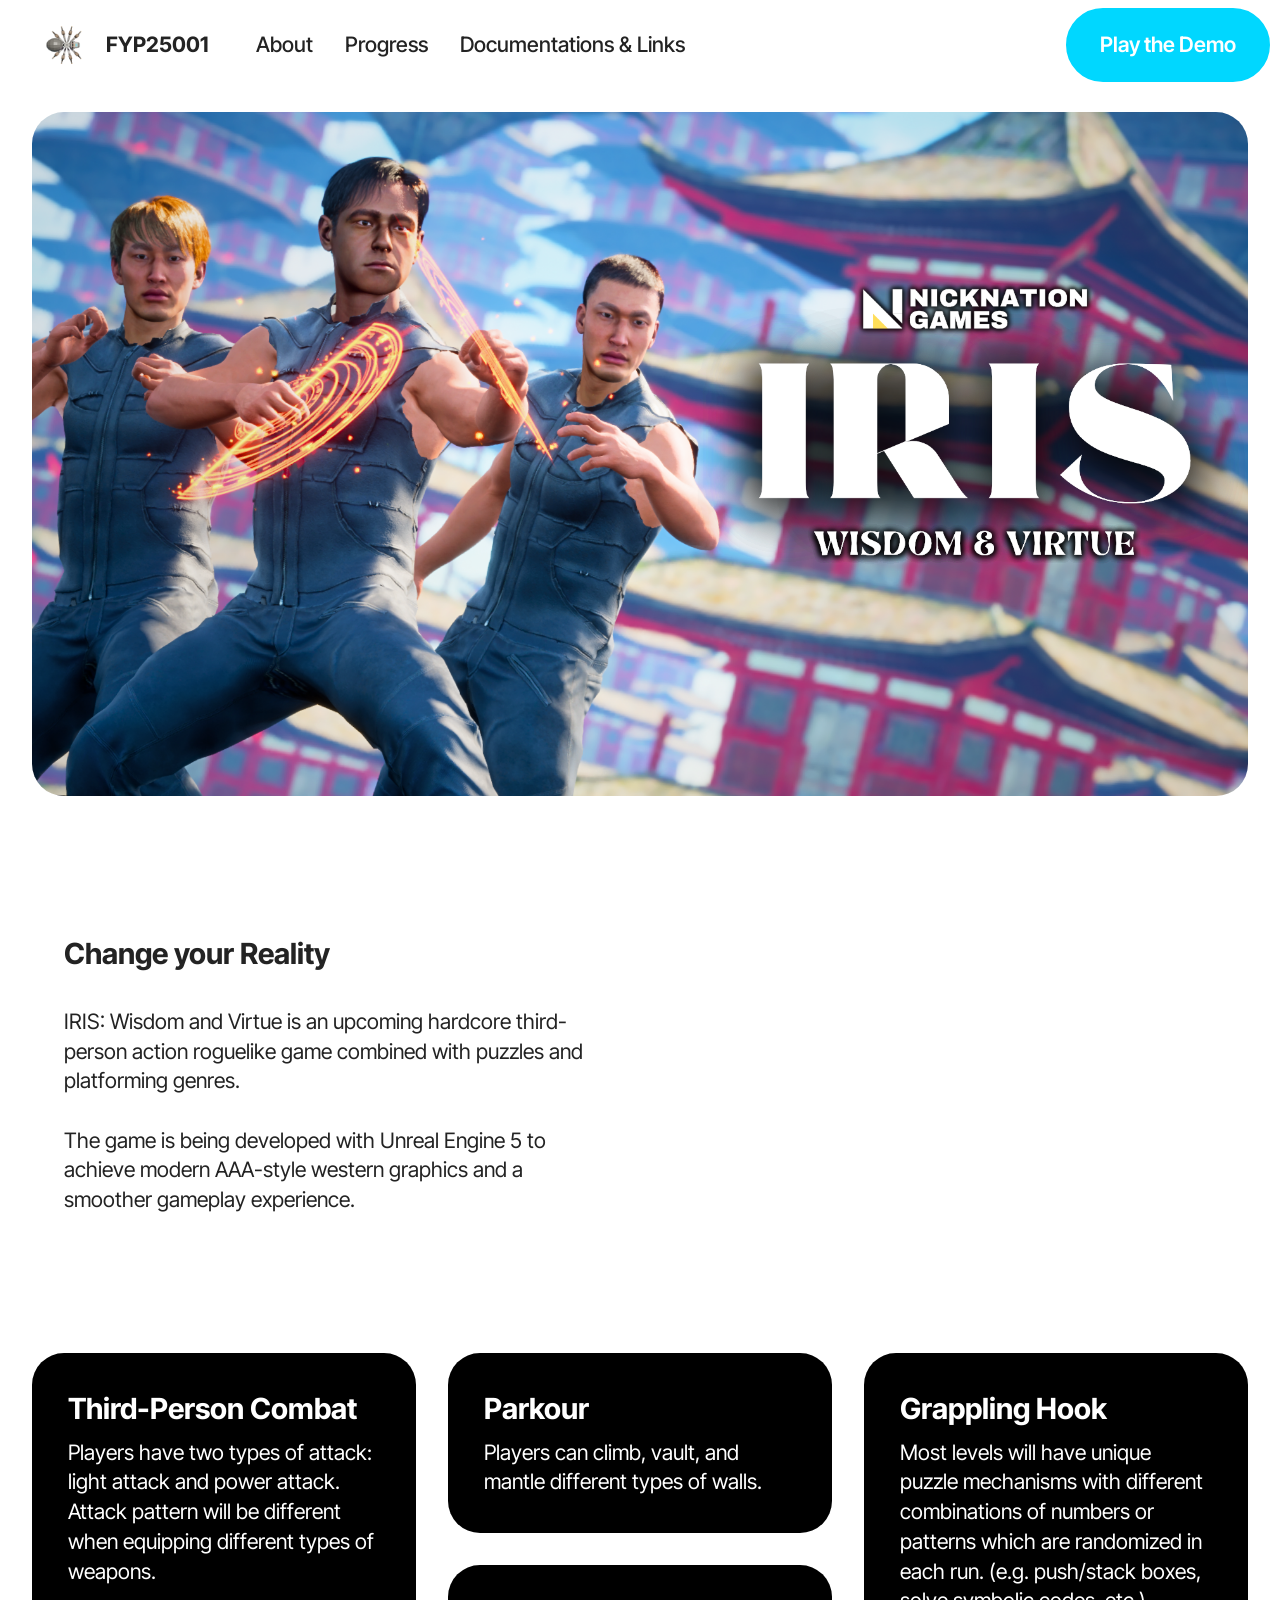
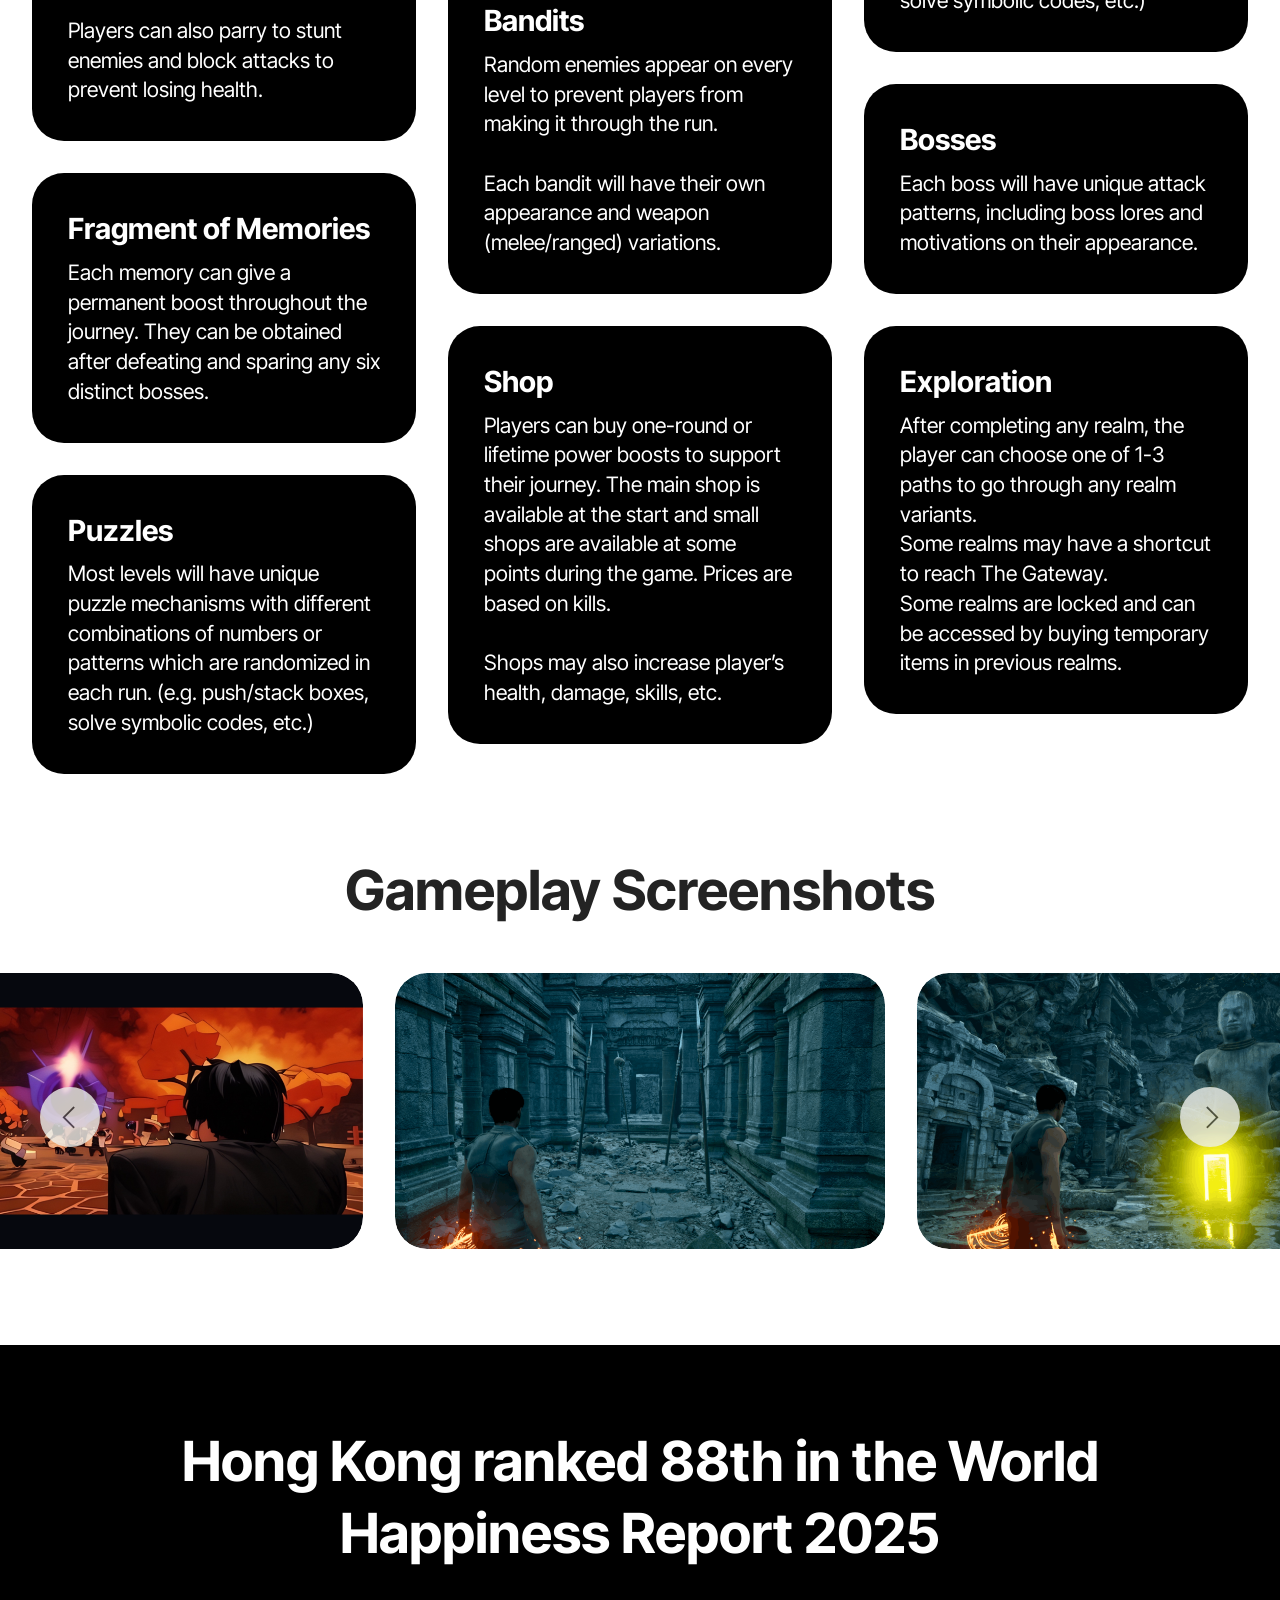
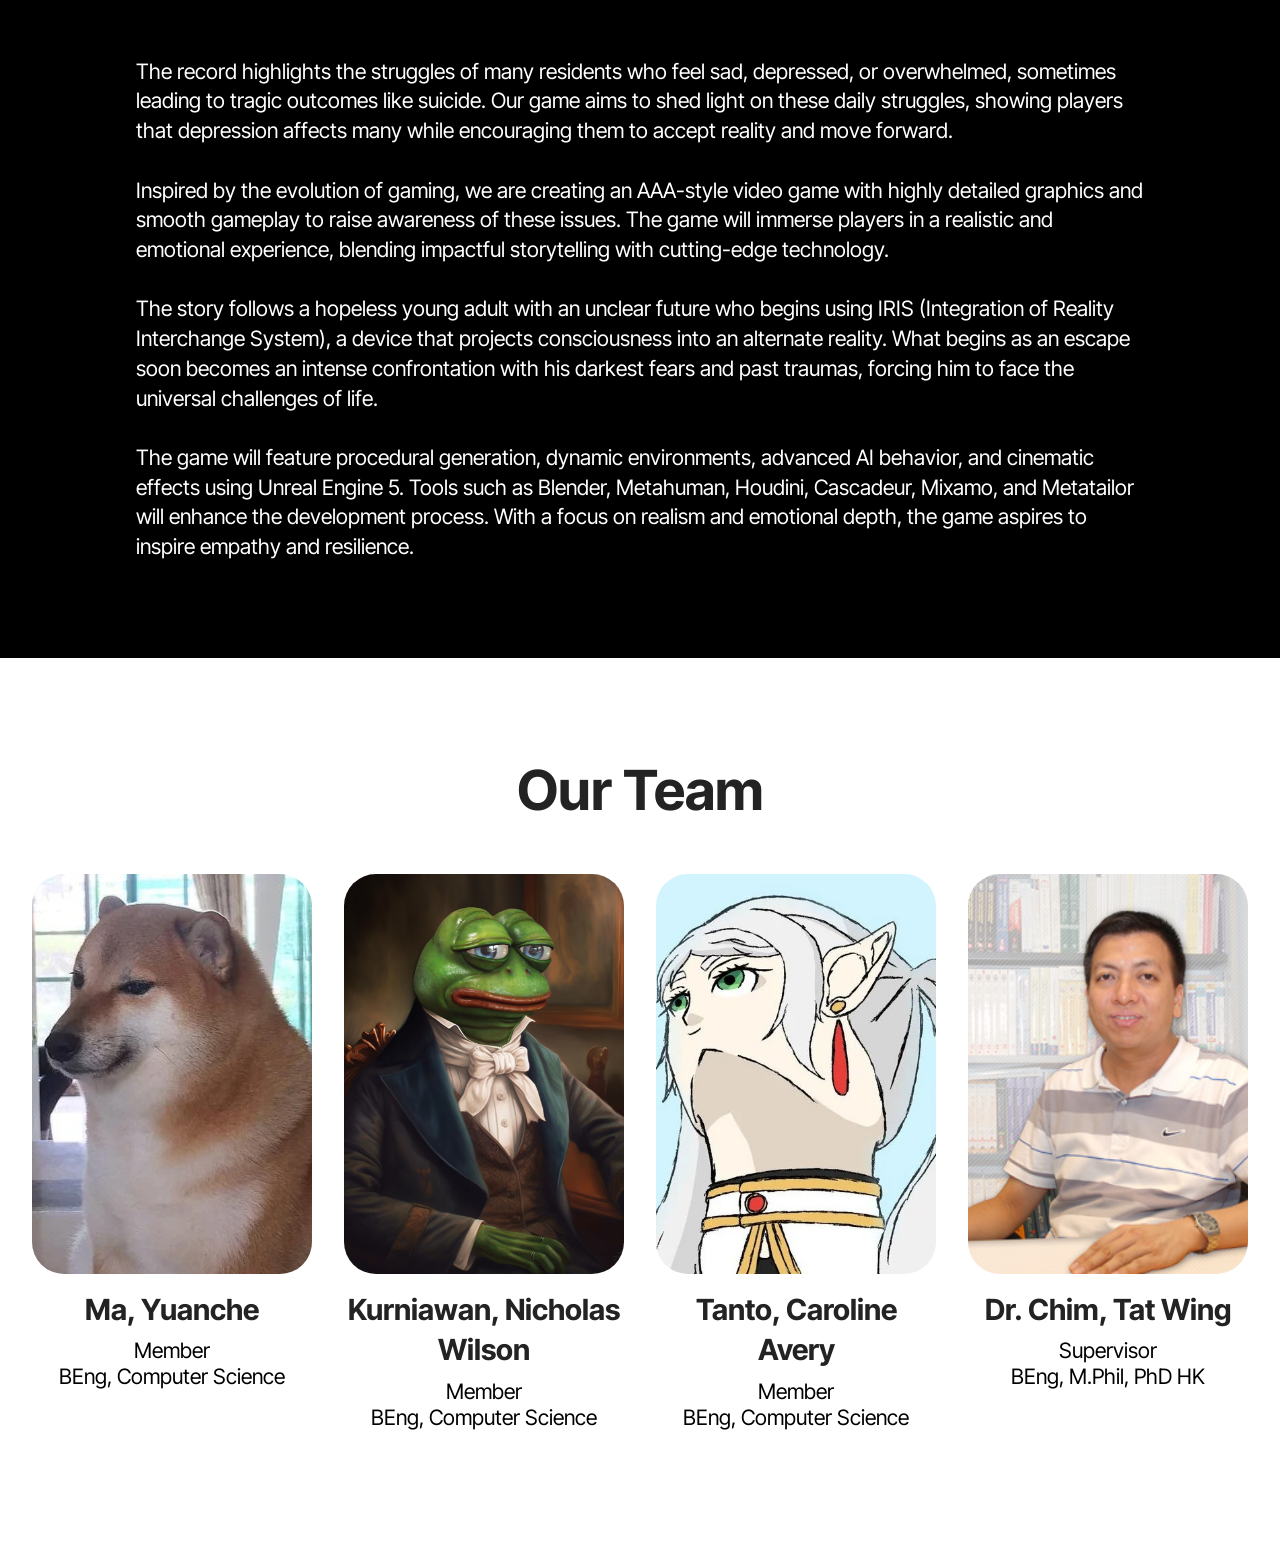
==== commit 5a398e8d: "more pic" ====
--- a/index.html
+++ b/index.html
@@ -19,7 +19,7 @@
   <link rel="stylesheet" href="assets/theme/css/style.css">
   <link rel="preload" href="https://fonts.googleapis.com/css?family=Inter+Tight:100,200,300,400,500,600,700,800,900,100i,200i,300i,400i,500i,600i,700i,800i,900i&display=swap" as="style" onload="this.onload=null;this.rel='stylesheet'">
   <noscript><link rel="stylesheet" href="https://fonts.googleapis.com/css?family=Inter+Tight:100,200,300,400,500,600,700,800,900,100i,200i,300i,400i,500i,600i,700i,800i,900i&display=swap"></noscript>
-  <link rel="preload" as="style" href="assets/mobirise/css/mbr-additional.css?v=mSrGQf"><link rel="stylesheet" href="assets/mobirise/css/mbr-additional.css?v=mSrGQf" type="text/css">
+  <link rel="preload" as="style" href="assets/mobirise/css/mbr-additional.css?v=FtKDi2"><link rel="stylesheet" href="assets/mobirise/css/mbr-additional.css?v=FtKDi2" type="text/css">
 
   
   
@@ -371,6 +371,78 @@
                                     </div>
                                 </div>
                             </div>
+                            </div><div class="embla__slide slider-image item" style="margin-left: 1rem; margin-right: 1rem;">
+                            <div class="slide-content">
+                                <div class="item-img">
+                                    <div class="item-wrapper">
+                                        <img src="assets/images/5.png" alt="IRIS Gameplay" title="" data-slide-to="14" data-bs-slide-to="14">
+                                    </div>
+                                </div>
+                            </div>
+                            </div><div class="embla__slide slider-image item" style="margin-left: 1rem; margin-right: 1rem;">
+                            <div class="slide-content">
+                                <div class="item-img">
+                                    <div class="item-wrapper">
+                                        <img src="assets/images/27.png" alt="IRIS Gameplay" title="" data-slide-to="15" data-bs-slide-to="15">
+                                    </div>
+                                </div>
+                            </div>
+                            </div><div class="embla__slide slider-image item" style="margin-left: 1rem; margin-right: 1rem;">
+                            <div class="slide-content">
+                                <div class="item-img">
+                                    <div class="item-wrapper">
+                                        <img src="assets/images/9.png" alt="IRIS Gameplay" title="" data-slide-to="16" data-bs-slide-to="16">
+                                    </div>
+                                </div>
+                            </div>
+                            </div><div class="embla__slide slider-image item" style="margin-left: 1rem; margin-right: 1rem;">
+                            <div class="slide-content">
+                                <div class="item-img">
+                                    <div class="item-wrapper">
+                                        <img src="assets/images/11-1.png" alt="IRIS Gameplay" title="" data-slide-to="17" data-bs-slide-to="17">
+                                    </div>
+                                </div>
+                            </div>
+                            </div><div class="embla__slide slider-image item" style="margin-left: 1rem; margin-right: 1rem;">
+                            <div class="slide-content">
+                                <div class="item-img">
+                                    <div class="item-wrapper">
+                                        <img src="assets/images/20.png" alt="IRIS Gameplay" title="" data-slide-to="18" data-bs-slide-to="18">
+                                    </div>
+                                </div>
+                            </div>
+                            </div><div class="embla__slide slider-image item" style="margin-left: 1rem; margin-right: 1rem;">
+                            <div class="slide-content">
+                                <div class="item-img">
+                                    <div class="item-wrapper">
+                                        <img src="assets/images/25.png" alt="IRIS Gameplay" title="" data-slide-to="19" data-bs-slide-to="19">
+                                    </div>
+                                </div>
+                            </div>
+                            </div><div class="embla__slide slider-image item" style="margin-left: 1rem; margin-right: 1rem;">
+                            <div class="slide-content">
+                                <div class="item-img">
+                                    <div class="item-wrapper">
+                                        <img src="assets/images/3.png" alt="IRIS Gameplay" title="" data-slide-to="20" data-bs-slide-to="20">
+                                    </div>
+                                </div>
+                            </div>
+                            </div><div class="embla__slide slider-image item" style="margin-left: 1rem; margin-right: 1rem;">
+                            <div class="slide-content">
+                                <div class="item-img">
+                                    <div class="item-wrapper">
+                                        <img src="assets/images/4.png" alt="IRIS Gameplay" title="" data-slide-to="21" data-bs-slide-to="21">
+                                    </div>
+                                </div>
+                            </div>
+                            </div><div class="embla__slide slider-image item" style="margin-left: 1rem; margin-right: 1rem;">
+                            <div class="slide-content">
+                                <div class="item-img">
+                                    <div class="item-wrapper">
+                                        <img src="assets/images/14-1.png" alt="IRIS Gameplay" title="" data-slide-to="22" data-bs-slide-to="22">
+                                    </div>
+                                </div>
+                            </div>
                             </div>
                         </div>
                     </div>
@@ -488,7 +560,7 @@
 			</div>
 		</div>
 	</div>
-</section><section class="display-7" style="padding: 0;align-items: center;justify-content: center;flex-wrap: wrap;    align-content: center;display: flex;position: relative;height: 4rem;"><a href="https://mobiri.se/3026355" style="flex: 1 1;height: 4rem;position: absolute;width: 100%;z-index: 1;"><img alt="" style="height: 4rem;" src="[data-uri]"></a><p style="margin: 0;text-align: center;" class="display-7">&#8204;</p><a style="z-index:1" href="https://mobirise.com/builder/ai-website-builder.html">Free AI Website Builder</a></section><script src="assets/bootstrap/js/bootstrap.bundle.min.js"></script>  <script src="assets/smoothscroll/smooth-scroll.js"></script>  <script src="assets/ytplayer/index.js"></script>  <script src="assets/dropdown/js/navbar-dropdown.js"></script>  <script src="assets/masonry/masonry.pkgd.min.js"></script>  <script src="assets/imagesloaded/imagesloaded.pkgd.min.js"></script>  <script src="assets/embla/embla.min.js"></script>  <script src="assets/embla/script.js"></script>  <script src="assets/theme/js/script.js"></script>  
+</section><section class="display-7" style="padding: 0;align-items: center;justify-content: center;flex-wrap: wrap;    align-content: center;display: flex;position: relative;height: 4rem;"><a href="https://mobiri.se/3026355" style="flex: 1 1;height: 4rem;position: absolute;width: 100%;z-index: 1;"><img alt="" style="height: 4rem;" src="[data-uri]"></a><p style="margin: 0;text-align: center;" class="display-7">&#8204;</p><a style="z-index:1" href="https://mobirise.com/builder/ai-website-builder.html">Free AI Website Software</a></section><script src="assets/bootstrap/js/bootstrap.bundle.min.js"></script>  <script src="assets/smoothscroll/smooth-scroll.js"></script>  <script src="assets/ytplayer/index.js"></script>  <script src="assets/dropdown/js/navbar-dropdown.js"></script>  <script src="assets/masonry/masonry.pkgd.min.js"></script>  <script src="assets/imagesloaded/imagesloaded.pkgd.min.js"></script>  <script src="assets/embla/embla.min.js"></script>  <script src="assets/embla/script.js"></script>  <script src="assets/theme/js/script.js"></script>  
   
   
 </body>
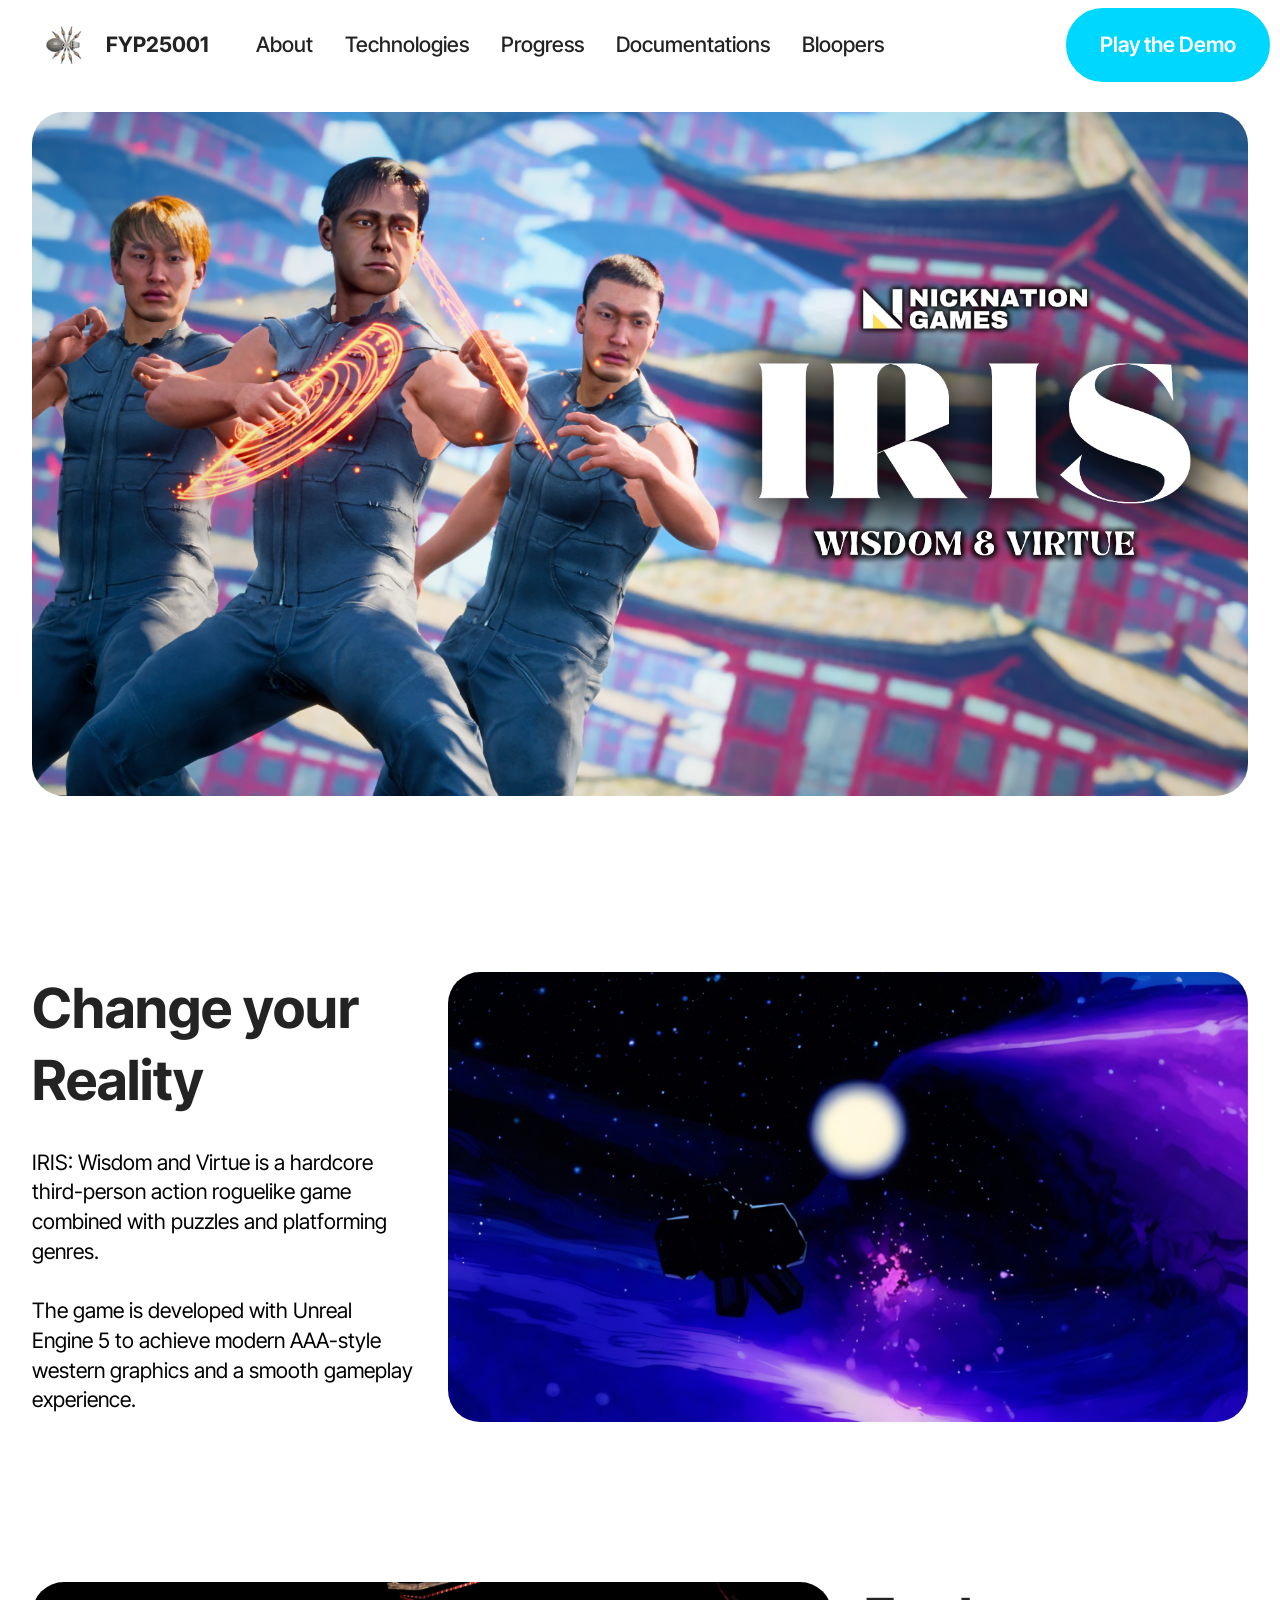
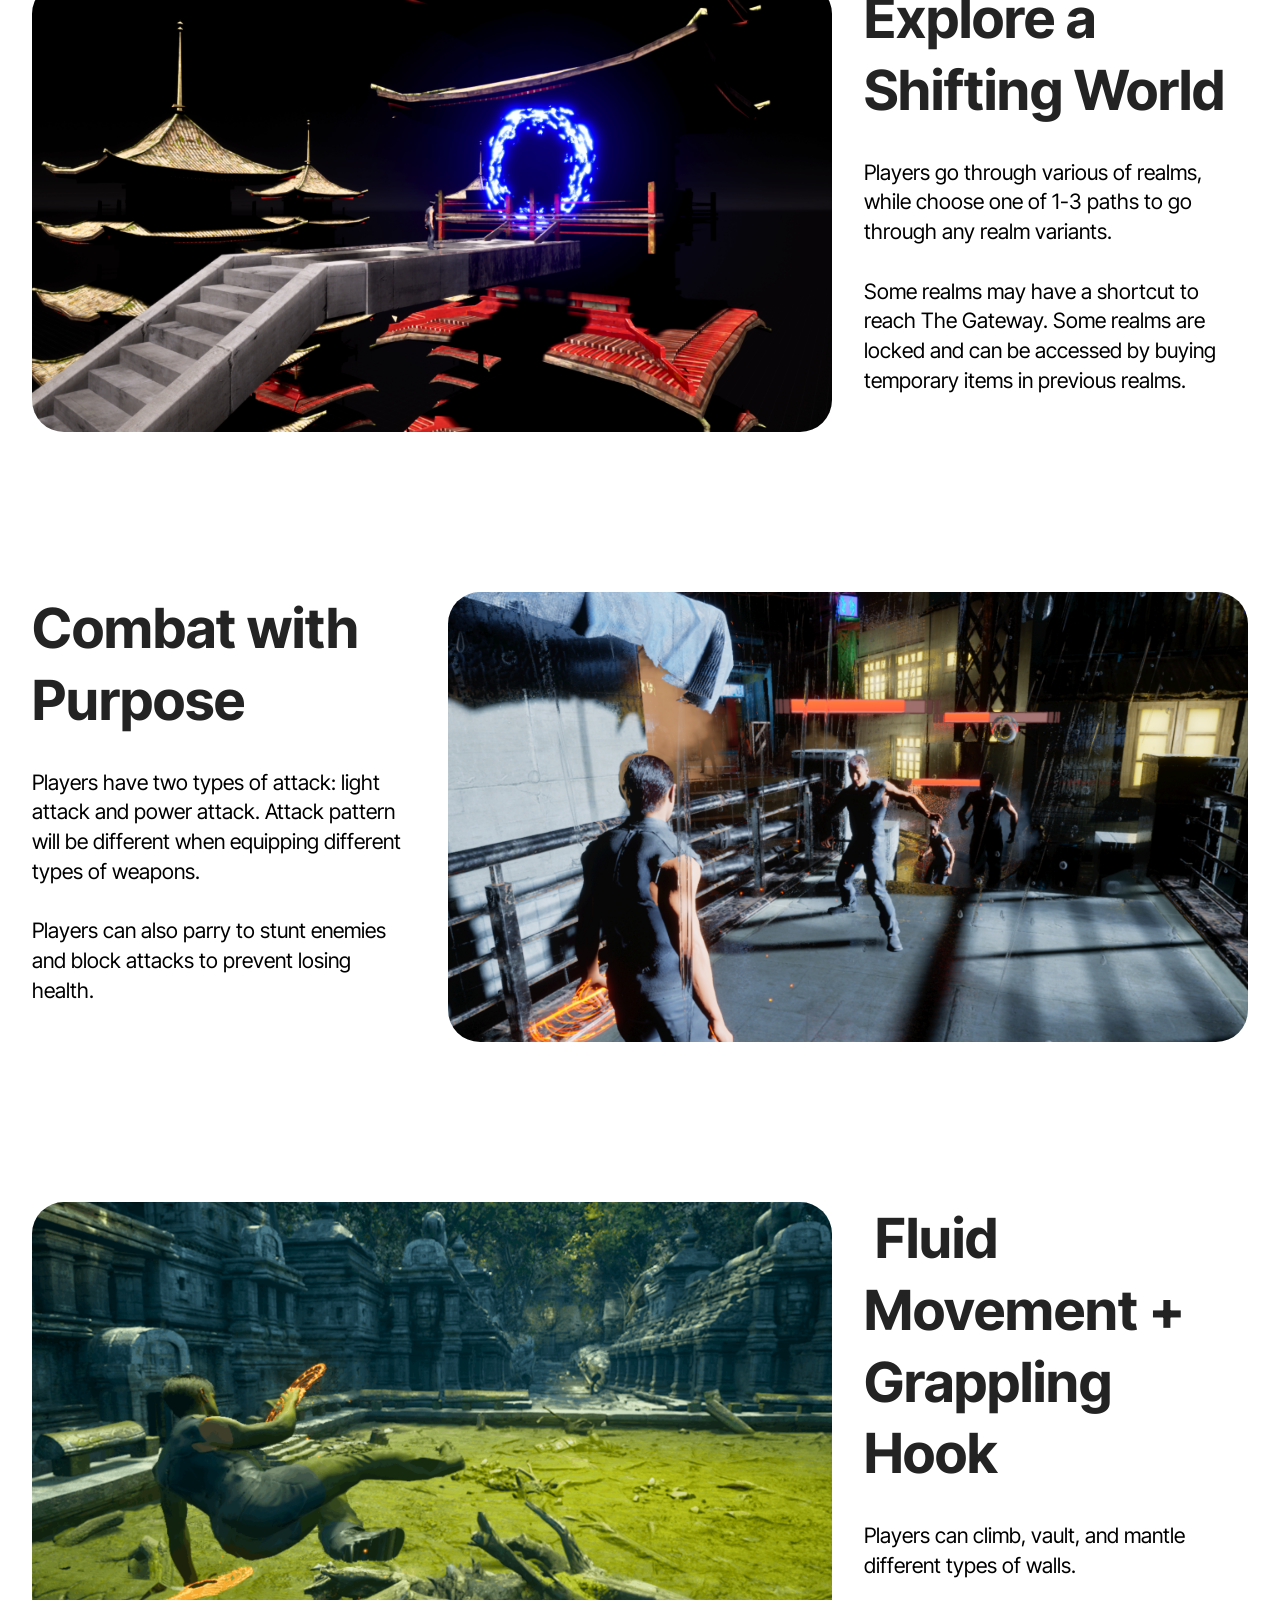
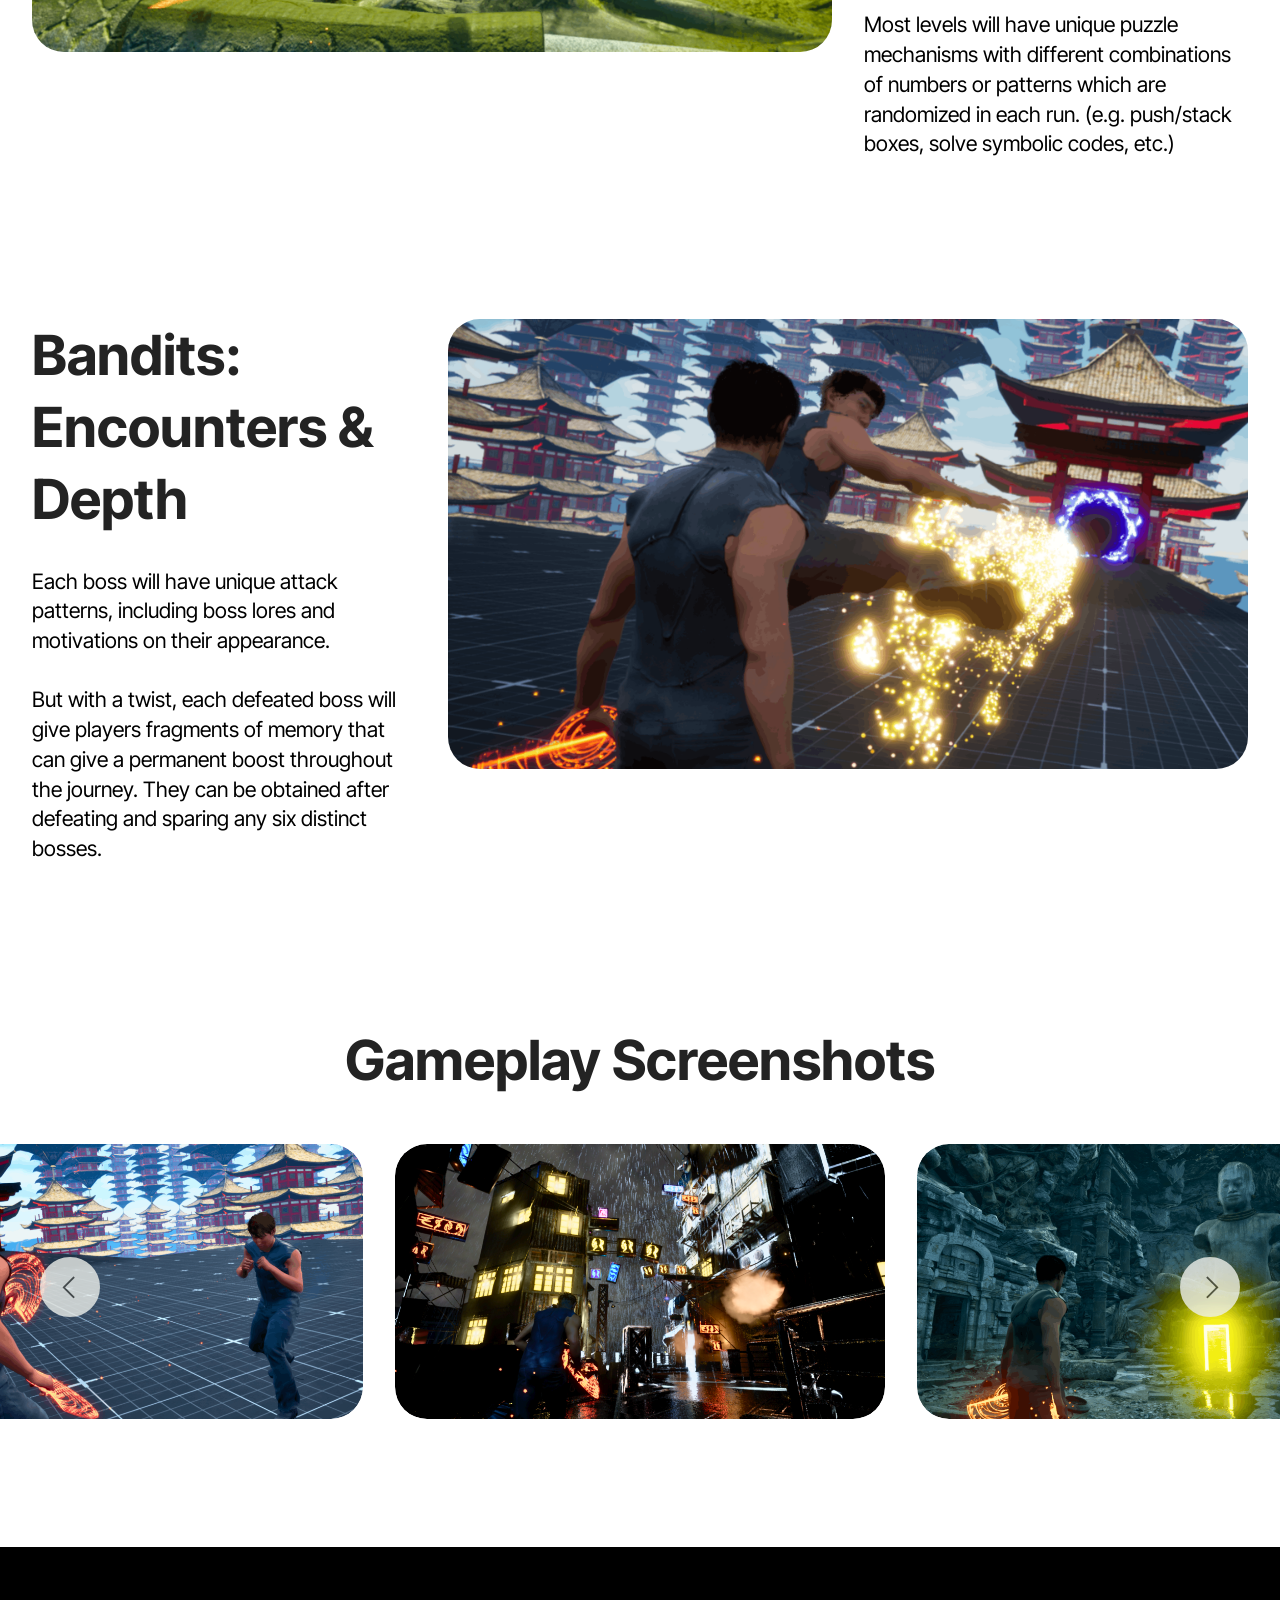
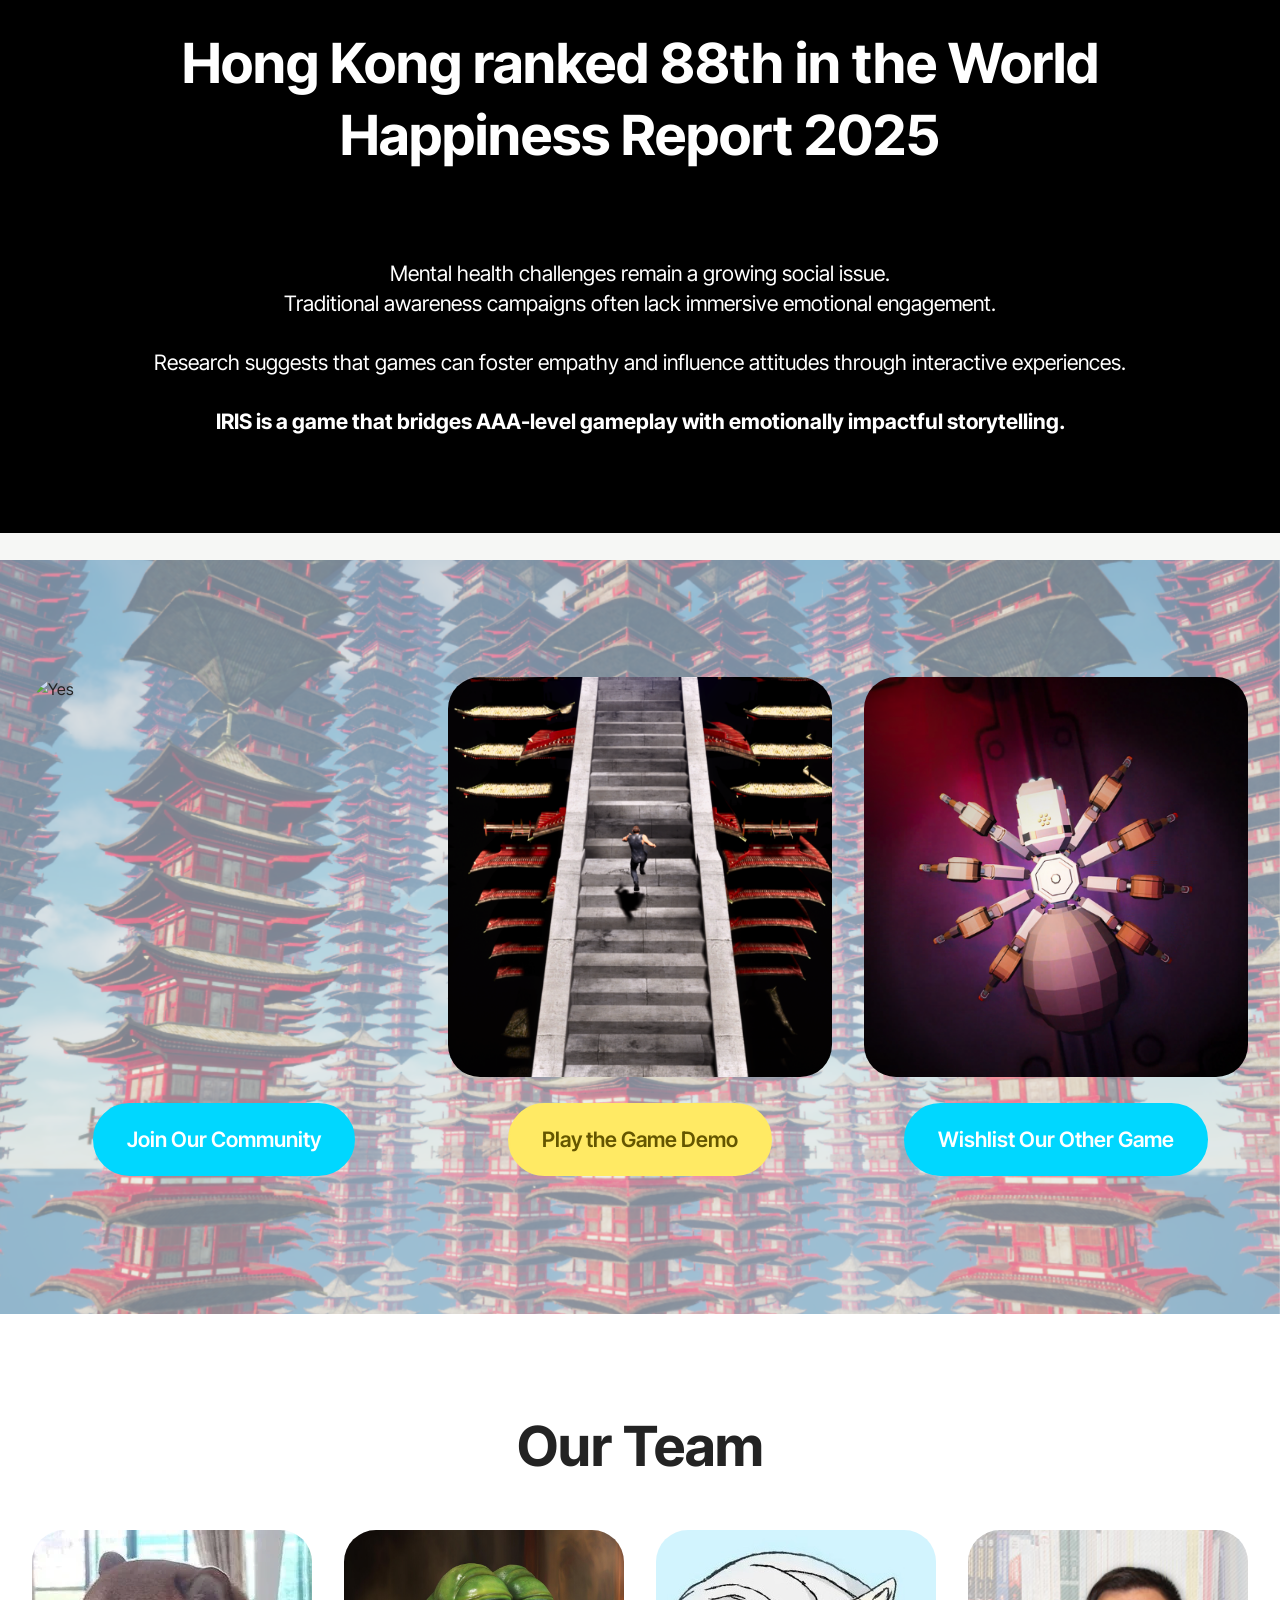
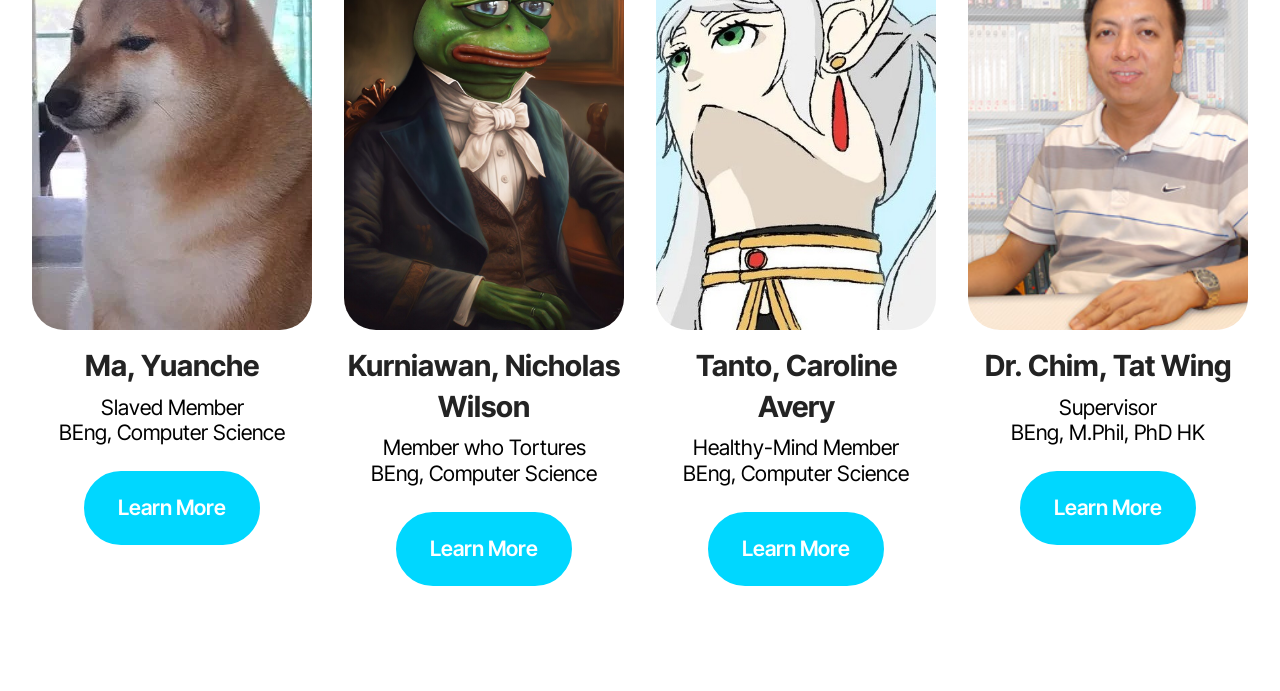
==== commit b9fe818f: "yes" ====
--- a/index.html
+++ b/index.html
@@ -15,11 +15,12 @@
   <link rel="stylesheet" href="assets/bootstrap/css/bootstrap.min.css">
   <link rel="stylesheet" href="assets/bootstrap/css/bootstrap-grid.min.css">
   <link rel="stylesheet" href="assets/bootstrap/css/bootstrap-reboot.min.css">
+  <link rel="stylesheet" href="assets/parallax/jarallax.css">
   <link rel="stylesheet" href="assets/dropdown/css/style.css">
   <link rel="stylesheet" href="assets/theme/css/style.css">
   <link rel="preload" href="https://fonts.googleapis.com/css?family=Inter+Tight:100,200,300,400,500,600,700,800,900,100i,200i,300i,400i,500i,600i,700i,800i,900i&display=swap" as="style" onload="this.onload=null;this.rel='stylesheet'">
   <noscript><link rel="stylesheet" href="https://fonts.googleapis.com/css?family=Inter+Tight:100,200,300,400,500,600,700,800,900,100i,200i,300i,400i,500i,600i,700i,800i,900i&display=swap"></noscript>
-  <link rel="preload" as="style" href="assets/mobirise/css/mbr-additional.css?v=FtKDi2"><link rel="stylesheet" href="assets/mobirise/css/mbr-additional.css?v=FtKDi2" type="text/css">
+  <link rel="preload" as="style" href="assets/mobirise/css/mbr-additional.css?v=2LaHJw"><link rel="stylesheet" href="assets/mobirise/css/mbr-additional.css?v=2LaHJw" type="text/css">
 
   
   
@@ -34,7 +35,7 @@
 		<div class="container">
 			<div class="navbar-brand">
 				<span class="navbar-logo">
-					<a href="https://mobiri.se">
+					<a href="https://nicknationgames.carrd.co/" target="_blank">
 						<img src="assets/images/spider-top-view.png" alt="Hehe" style="height: 3rem;">
 					</a>
 				</span>
@@ -53,11 +54,11 @@
 						<a class="nav-link link text-black text-primary display-4" href="index.html">About</a>
 					</li>
 					<li class="nav-item">
+						<a class="nav-link link text-black text-primary display-4" href="page4.html">Technologies</a>
+					</li><li class="nav-item">
 						<a class="nav-link link text-black text-primary display-4" href="page1.html" aria-expanded="false">Progress</a>
 					</li>
-					<li class="nav-item">
-						<a class="nav-link link text-black text-primary display-4" href="page2.html">Documentations &amp; Links</a>
-					</li></ul>
+					<li class="nav-item"><a class="nav-link link text-black text-primary display-4" href="page3.html">Documentations</a></li><li class="nav-item"><a class="nav-link link text-black text-primary display-4" href="page2.html">Bloopers</a></li></ul>
 				
 				<div class="navbar-buttons mbr-section-btn"><a class="btn btn-warning display-4" href="https://nick-mc.itch.io/iris-wisdom-and-virtue" target="_blank">Play the Demo</a></div>
 			</div>
@@ -85,152 +86,120 @@
   </div>
 </section>
 
-<section data-bs-version="5.1" class="video05 cid-uXyV9lK9uG" id="video05-4">
-    
-
-    
-    
-
-    <div class="container">
-        <div class="row justify-content-center">
-            <div class="title-wrapper mb-5">
-                
-            </div>
-            <div class="col-12 col-md">
-                <div class="text-wrapper">
-                    <h2 class="mb-4 mbr-fonts-style mbr-section-title display-5">
-                    <strong>Change your Reality</strong></h2>
-                    <p class="mbr-text mb-4 mbr-fonts-style display-7">IRIS: Wisdom and Virtue is an upcoming hardcore third-person action roguelike game combined with puzzles and platforming genres.
-<br>
-<br>The game is being developed with Unreal Engine 5 to achieve modern AAA-style western graphics and a smoother gameplay experience.</p>
-                    
-                </div>
-            </div>
-            <div class="col-12 col-md-6 video-block">
-                <div class="mbr-figure"><iframe class="mbr-embedded-video" src="https://www.youtube.com/embed/yh0XFybrQKA?rel=0&amp;amp;mute=1&amp;showinfo=0&amp;autoplay=1&amp;loop=1&amp;playlist=yh0XFybrQKA" width="1280" height="720" frameborder="0" allowfullscreen></iframe></div>
-                
-            </div>
-        </div>
-    </div>
-</section>
-
-<section data-bs-version="5.1" class="features22 cid-uXyXf3odsD" id="features022-b">
-  
-
+<section data-bs-version="5.1" class="image08 cid-vgp6BqRId8" id="image08-1c">
+  
   
   
   <div class="container">
-    
-    <div class="row mbr-masonry" data-masonry="{&quot;percentPosition&quot;: true }">
-      <div class="item features-without-image col-12 col-md-6 col-lg-4 item-mb">
-        <div class="item-wrapper">
-          <div class="card-box align-left">
-            
-            <h5 class="card-title mbr-fonts-style display-5"><strong>Third-Person Combat</strong></h5>
-            <p class="card-text mbr-fonts-style display-7">Players have two types of attack: light attack and power attack. Attack pattern will be different when equipping different types of weapons.<br><br>Players can also parry to stunt enemies and block attacks to prevent losing health.</p>
-
-            
-          </div>
-        </div>
-      </div>
-      <div class="item features-without-image col-12 col-md-6 col-lg-4 item-mb">
-        <div class="item-wrapper">
-          <div class="card-box align-left">
-            
-            <h5 class="card-title mbr-fonts-style display-5"><strong>Parkour</strong></h5>
-            <p class="card-text mbr-fonts-style display-7">
-              Players can climb, vault, and mantle different types of walls.
-            </p>
-
-            
-          </div>
-        </div>
-      </div>
-      <div class="item features-without-image col-12 col-md-6 col-lg-4 item-mb">
-        <div class="item-wrapper">
-          <div class="card-box align-left">
-            
-            <h5 class="card-title mbr-fonts-style display-5"><strong>Grappling Hook</strong></h5>
-            <p class="card-text mbr-fonts-style display-7">
-              Most levels will have unique puzzle mechanisms with different combinations of numbers or patterns which are randomized in each run. (e.g. push/stack boxes, solve symbolic codes, etc.)
-            </p>
-
-            
-          </div>
-        </div>
-      </div>
-      <div class="item features-without-image col-12 col-md-6 col-lg-4 item-mb">
-        <div class="item-wrapper">
-          <div class="card-box align-left">
-            
-            <h5 class="card-title mbr-fonts-style display-5">
-              <strong>Bandits</strong>
-            </h5>
-            <p class="card-text mbr-fonts-style display-7">Random enemies appear on every level to prevent players from making it through the run.<br><br>Each bandit will have their own appearance and weapon (melee/ranged) variations.</p>
-
-            
-          </div>
-        </div>
-      </div><div class="item features-without-image col-12 col-md-6 col-lg-4 item-mb">
-        <div class="item-wrapper">
-          <div class="card-box align-left">
-            
-            <h5 class="card-title mbr-fonts-style display-5">
-              <strong>Bosses</strong>
-            </h5>
-            <p class="card-text mbr-fonts-style display-7">Each boss will have unique attack patterns, including boss lores and motivations on their appearance.</p>
-
-            
-          </div>
-        </div>
-      </div><div class="item features-without-image col-12 col-md-6 col-lg-4 item-mb">
-        <div class="item-wrapper">
-          <div class="card-box align-left">
-            
-            <h5 class="card-title mbr-fonts-style display-5"><strong>Fragment of Memories</strong></h5>
-            <p class="card-text mbr-fonts-style display-7">Each memory can give a permanent boost throughout the journey. They can be obtained after defeating and sparing any six distinct bosses.</p>
-
-            
-          </div>
-        </div>
-      </div>
-      <div class="item features-without-image col-12 col-md-6 col-lg-4 item-mb">
-        <div class="item-wrapper">
-          <div class="card-box align-left">
-            
-            <h5 class="card-title mbr-fonts-style display-5">
-              <strong>Shop</strong>
-            </h5>
-            <p class="card-text mbr-fonts-style display-7">Players can buy one-round or lifetime power boosts to support their journey. The main shop is available at the start and small shops are available at some points during the game. Prices are based on kills.<br><br>Shops may also increase player’s health, damage, skills, etc.</p>
-
-            
-          </div>
-        </div>
-      </div>
-      <div class="item features-without-image col-12 col-md-6 col-lg-4 item-mb">
-        <div class="item-wrapper">
-          <div class="card-box align-left">
-            
-            <h5 class="card-title mbr-fonts-style display-5">
-              <strong>Exploration</strong></h5>
-            <p class="card-text mbr-fonts-style display-7">After completing any realm, the player can choose one of 1-3 paths to go through any realm variants.<br>Some realms may have a shortcut to reach The Gateway.<br>Some realms are locked and can be accessed by buying temporary items in previous realms.<br></p>
-
-            
-          </div>
-        </div>
-      </div><div class="item features-without-image col-12 col-md-6 col-lg-4 item-mb">
-        <div class="item-wrapper">
-          <div class="card-box align-left">
-            
-            <h5 class="card-title mbr-fonts-style display-5">
-              <strong>Puzzles</strong>
-            </h5>
-            <p class="card-text mbr-fonts-style display-7">
-              Most levels will have unique puzzle mechanisms with different combinations of numbers or patterns which are randomized in each run. (e.g. push/stack boxes, solve symbolic codes, etc.)
-            </p>
-
-            
-          </div>
+    <div class="row justify-content-center">
+      <div class="col-lg-4">
+        <div class="col-12 col-md-12">
+          <h5 class="mbr-section-title mbr-fonts-style mt-0 mb-4 display-2"><strong>Change your Reality</strong></h5>
+          <h6 class="mbr-section-subtitle mbr-fonts-style mt-0 mb-4 display-7">IRIS: Wisdom and Virtue is a hardcore third-person action roguelike game combined with puzzles and platforming genres.<br><br>
+<div>
+</div><div>The game is developed with Unreal Engine 5 to achieve modern AAA-style western graphics and a smooth gameplay experience.</div></h6>
+          
+        </div>
+      </div>
+      <div class="col-lg-8 side-features">
+        <div class="image-wrapper mb-4">
+          <img class="w-100" src="assets/images/11-1.png" alt="Yes">
+        </div>
+      </div>
+    </div>
+  </div>
+</section>
+
+<section data-bs-version="5.1" class="image08 cid-vgp7aKhZTx" id="image08-1d">
+  
+  
+  
+  <div class="container">
+    <div class="row justify-content-center">
+      <div class="col-lg-4">
+        <div class="col-12 col-md-12">
+          <h5 class="mbr-section-title mbr-fonts-style mt-0 mb-4 display-2"><strong>Explore a Shifting World</strong></h5>
+          <h6 class="mbr-section-subtitle mbr-fonts-style mt-0 mb-4 display-7">Players go through various of realms, while choose one of 1-3 paths to go through any realm variants.<br><br>Some realms may have a shortcut to reach The Gateway. Some realms are locked and can be accessed by buying temporary items in previous realms.</h6>
+          
+        </div>
+      </div>
+      <div class="col-lg-8 side-features">
+        <div class="image-wrapper mb-4">
+          <img class="w-100" src="assets/images/iris-screenshots-8.png" alt="Yes">
+        </div>
+      </div>
+    </div>
+  </div>
+</section>
+
+<section data-bs-version="5.1" class="image08 cid-vgp7CcTGqG" id="image08-1e">
+  
+  
+  
+  <div class="container">
+    <div class="row justify-content-center">
+      <div class="col-lg-4">
+        <div class="col-12 col-md-12">
+          <h5 class="mbr-section-title mbr-fonts-style mt-0 mb-4 display-2"><strong>Combat with Purpose</strong></h5>
+          <h6 class="mbr-section-subtitle mbr-fonts-style mt-0 mb-4 display-7">Players have two types of attack: light attack and power attack. Attack pattern will be different when equipping different types of weapons.<br><br>
+<div>
+</div><div>Players can also parry to stunt enemies and block attacks to prevent losing health.</div></h6>
+          
+        </div>
+      </div>
+      <div class="col-lg-8 side-features">
+        <div class="image-wrapper mb-4">
+          <img class="w-100" src="assets/images/10.png" alt="Yes">
+        </div>
+      </div>
+    </div>
+  </div>
+</section>
+
+<section data-bs-version="5.1" class="image08 cid-vgp7ODX1EZ" id="image08-1f">
+  
+  
+  
+  <div class="container">
+    <div class="row justify-content-center">
+      <div class="col-lg-4">
+        <div class="col-12 col-md-12">
+          <h5 class="mbr-section-title mbr-fonts-style mt-0 mb-4 display-2"><strong>&nbsp;Fluid Movement + Grappling Hook</strong></h5>
+          <h6 class="mbr-section-subtitle mbr-fonts-style mt-0 mb-4 display-7">Players can climb, vault, and mantle different types of walls.<div><br></div><div>
+<div>
+</div><div>Most levels will have unique puzzle mechanisms with different combinations of numbers or patterns which are randomized in each run. (e.g. push/stack boxes, solve symbolic codes, etc.)</div><div>
+</div></div></h6>
+          
+        </div>
+      </div>
+      <div class="col-lg-8 side-features">
+        <div class="image-wrapper mb-4">
+          <img class="w-100" src="assets/images/4-1920x1080.png" alt="Yes">
+        </div>
+      </div>
+    </div>
+  </div>
+</section>
+
+<section data-bs-version="5.1" class="image08 cid-vgp821ZZuF" id="image08-1g">
+  
+  
+  
+  <div class="container">
+    <div class="row justify-content-center">
+      <div class="col-lg-4">
+        <div class="col-12 col-md-12">
+          <h5 class="mbr-section-title mbr-fonts-style mt-0 mb-4 display-2"><strong>Bandits: Encounters &amp; Depth</strong></h5>
+          <h6 class="mbr-section-subtitle mbr-fonts-style mt-0 mb-4 display-7">Each boss will have unique attack patterns, including boss lores and motivations on their appearance.<br><br>
+<div>
+</div><div>But with a twist, each defeated boss will give players fragments of memory that can give a permanent boost throughout the journey. They can be obtained after defeating and sparing any six distinct bosses.</div><div>
+</div></h6>
+          
+        </div>
+      </div>
+      <div class="col-lg-8 side-features">
+        <div class="image-wrapper mb-4">
+          <img class="w-100" src="assets/images/7-1920x1080.png" alt="Yes">
         </div>
       </div>
     </div>
@@ -263,7 +232,7 @@
                             <div class="slide-content">
                                 <div class="item-img">
                                     <div class="item-wrapper">
-                                        <img src="assets/images/1-1920x1080.png" alt="IRIS Gameplay" title="" data-slide-to="0" data-bs-slide-to="0">
+                                        <img src="assets/images/11.png" alt="IRIS Gameplay" title="" data-slide-to="0" data-bs-slide-to="0">
                                     </div>
                                 </div>
                             </div>
@@ -279,167 +248,47 @@
                             <div class="slide-content">
                                 <div class="item-img">
                                     <div class="item-wrapper">
-                                        <img src="assets/images/3-1920x1080.png" alt="IRIS Gameplay" title="" data-slide-to="2" data-bs-slide-to="2">
-                                    </div>
-                                </div>
-                            </div>
-                            </div><div class="embla__slide slider-image item" style="margin-left: 1rem; margin-right: 1rem;">
-                            <div class="slide-content">
-                                <div class="item-img">
-                                    <div class="item-wrapper">
-                                        <img src="assets/images/4-1920x1080.png" alt="IRIS Gameplay" title="" data-slide-to="3" data-bs-slide-to="3">
-                                    </div>
-                                </div>
-                            </div>
-                            </div><div class="embla__slide slider-image item" style="margin-left: 1rem; margin-right: 1rem;">
-                            <div class="slide-content">
-                                <div class="item-img">
-                                    <div class="item-wrapper">
-                                        <img src="assets/images/5-1920x1080.png" alt="IRIS Gameplay" title="" data-slide-to="4" data-bs-slide-to="4">
-                                    </div>
-                                </div>
-                            </div>
-                            </div><div class="embla__slide slider-image item" style="margin-left: 1rem; margin-right: 1rem;">
-                            <div class="slide-content">
-                                <div class="item-img">
-                                    <div class="item-wrapper">
-                                        <img src="assets/images/6-1920x1080.png" alt="IRIS Gameplay" title="" data-slide-to="5" data-bs-slide-to="5">
-                                    </div>
-                                </div>
-                            </div>
-                            </div><div class="embla__slide slider-image item" style="margin-left: 1rem; margin-right: 1rem;">
-                            <div class="slide-content">
-                                <div class="item-img">
-                                    <div class="item-wrapper">
-                                        <img src="assets/images/7-1920x1080.png" alt="IRIS Gameplay" title="" data-slide-to="6" data-bs-slide-to="6">
-                                    </div>
-                                </div>
-                            </div>
-                            </div><div class="embla__slide slider-image item" style="margin-left: 1rem; margin-right: 1rem;">
-                            <div class="slide-content">
-                                <div class="item-img">
-                                    <div class="item-wrapper">
-                                        <img src="assets/images/8-1920x1080.png" alt="IRIS Gameplay" title="" data-slide-to="7" data-bs-slide-to="7">
-                                    </div>
-                                </div>
-                            </div>
-                            </div><div class="embla__slide slider-image item" style="margin-left: 1rem; margin-right: 1rem;">
-                            <div class="slide-content">
-                                <div class="item-img">
-                                    <div class="item-wrapper">
-                                        <img src="assets/images/10.png" alt="IRIS Gameplay" title="" data-slide-to="8" data-bs-slide-to="8">
-                                    </div>
-                                </div>
-                            </div>
-                            </div><div class="embla__slide slider-image item" style="margin-left: 1rem; margin-right: 1rem;">
-                            <div class="slide-content">
-                                <div class="item-img">
-                                    <div class="item-wrapper">
-                                        <img src="assets/images/11.png" alt="IRIS Gameplay" title="" data-slide-to="9" data-bs-slide-to="9">
-                                    </div>
-                                </div>
-                            </div>
-                            </div><div class="embla__slide slider-image item" style="margin-left: 1rem; margin-right: 1rem;">
-                            <div class="slide-content">
-                                <div class="item-img">
-                                    <div class="item-wrapper">
-                                        <img src="assets/images/12.png" alt="IRIS Gameplay" title="" data-slide-to="10" data-bs-slide-to="10">
-                                    </div>
-                                </div>
-                            </div>
-                            </div><div class="embla__slide slider-image item" style="margin-left: 1rem; margin-right: 1rem;">
-                            <div class="slide-content">
-                                <div class="item-img">
-                                    <div class="item-wrapper">
-                                        <img src="assets/images/13.png" alt="IRIS Gameplay" title="" data-slide-to="11" data-bs-slide-to="11">
-                                    </div>
-                                </div>
-                            </div>
-                            </div><div class="embla__slide slider-image item" style="margin-left: 1rem; margin-right: 1rem;">
-                            <div class="slide-content">
-                                <div class="item-img">
-                                    <div class="item-wrapper">
-                                        <img src="assets/images/14.png" alt="IRIS Gameplay" title="" data-slide-to="12" data-bs-slide-to="12">
-                                    </div>
-                                </div>
-                            </div>
-                            </div><div class="embla__slide slider-image item" style="margin-left: 1rem; margin-right: 1rem;">
-                            <div class="slide-content">
-                                <div class="item-img">
-                                    <div class="item-wrapper">
-                                        <img src="assets/images/15.png" alt="IRIS Gameplay" title="" data-slide-to="13" data-bs-slide-to="13">
-                                    </div>
-                                </div>
-                            </div>
-                            </div><div class="embla__slide slider-image item" style="margin-left: 1rem; margin-right: 1rem;">
-                            <div class="slide-content">
-                                <div class="item-img">
-                                    <div class="item-wrapper">
-                                        <img src="assets/images/5.png" alt="IRIS Gameplay" title="" data-slide-to="14" data-bs-slide-to="14">
-                                    </div>
-                                </div>
-                            </div>
-                            </div><div class="embla__slide slider-image item" style="margin-left: 1rem; margin-right: 1rem;">
-                            <div class="slide-content">
-                                <div class="item-img">
-                                    <div class="item-wrapper">
-                                        <img src="assets/images/27.png" alt="IRIS Gameplay" title="" data-slide-to="15" data-bs-slide-to="15">
-                                    </div>
-                                </div>
-                            </div>
-                            </div><div class="embla__slide slider-image item" style="margin-left: 1rem; margin-right: 1rem;">
-                            <div class="slide-content">
-                                <div class="item-img">
-                                    <div class="item-wrapper">
-                                        <img src="assets/images/9.png" alt="IRIS Gameplay" title="" data-slide-to="16" data-bs-slide-to="16">
-                                    </div>
-                                </div>
-                            </div>
-                            </div><div class="embla__slide slider-image item" style="margin-left: 1rem; margin-right: 1rem;">
-                            <div class="slide-content">
-                                <div class="item-img">
-                                    <div class="item-wrapper">
-                                        <img src="assets/images/11-1.png" alt="IRIS Gameplay" title="" data-slide-to="17" data-bs-slide-to="17">
-                                    </div>
-                                </div>
-                            </div>
-                            </div><div class="embla__slide slider-image item" style="margin-left: 1rem; margin-right: 1rem;">
-                            <div class="slide-content">
-                                <div class="item-img">
-                                    <div class="item-wrapper">
-                                        <img src="assets/images/20.png" alt="IRIS Gameplay" title="" data-slide-to="18" data-bs-slide-to="18">
-                                    </div>
-                                </div>
-                            </div>
-                            </div><div class="embla__slide slider-image item" style="margin-left: 1rem; margin-right: 1rem;">
-                            <div class="slide-content">
-                                <div class="item-img">
-                                    <div class="item-wrapper">
-                                        <img src="assets/images/25.png" alt="IRIS Gameplay" title="" data-slide-to="19" data-bs-slide-to="19">
-                                    </div>
-                                </div>
-                            </div>
-                            </div><div class="embla__slide slider-image item" style="margin-left: 1rem; margin-right: 1rem;">
-                            <div class="slide-content">
-                                <div class="item-img">
-                                    <div class="item-wrapper">
-                                        <img src="assets/images/3.png" alt="IRIS Gameplay" title="" data-slide-to="20" data-bs-slide-to="20">
-                                    </div>
-                                </div>
-                            </div>
-                            </div><div class="embla__slide slider-image item" style="margin-left: 1rem; margin-right: 1rem;">
-                            <div class="slide-content">
-                                <div class="item-img">
-                                    <div class="item-wrapper">
-                                        <img src="assets/images/4.png" alt="IRIS Gameplay" title="" data-slide-to="21" data-bs-slide-to="21">
-                                    </div>
-                                </div>
-                            </div>
-                            </div><div class="embla__slide slider-image item" style="margin-left: 1rem; margin-right: 1rem;">
-                            <div class="slide-content">
-                                <div class="item-img">
-                                    <div class="item-wrapper">
-                                        <img src="assets/images/14-1.png" alt="IRIS Gameplay" title="" data-slide-to="22" data-bs-slide-to="22">
+                                        <img src="assets/images/8-1920x1080.png" alt="IRIS Gameplay" title="" data-slide-to="3" data-bs-slide-to="3">
+                                    </div>
+                                </div>
+                            </div>
+                            </div><div class="embla__slide slider-image item" style="margin-left: 1rem; margin-right: 1rem;">
+                            <div class="slide-content">
+                                <div class="item-img">
+                                    <div class="item-wrapper">
+                                        <img src="assets/images/3-1920x1080.png" alt="IRIS Gameplay" title="" data-slide-to="5" data-bs-slide-to="5">
+                                    </div>
+                                </div>
+                            </div>
+                            </div><div class="embla__slide slider-image item" style="margin-left: 1rem; margin-right: 1rem;">
+                            <div class="slide-content">
+                                <div class="item-img">
+                                    <div class="item-wrapper">
+                                        <img src="assets/images/5-1920x1080.png" alt="IRIS Gameplay" title="" data-slide-to="7" data-bs-slide-to="7">
+                                    </div>
+                                </div>
+                            </div>
+                            </div><div class="embla__slide slider-image item" style="margin-left: 1rem; margin-right: 1rem;">
+                            <div class="slide-content">
+                                <div class="item-img">
+                                    <div class="item-wrapper">
+                                        <img src="assets/images/12.png" alt="IRIS Gameplay" title="" data-slide-to="8" data-bs-slide-to="8">
+                                    </div>
+                                </div>
+                            </div>
+                            </div><div class="embla__slide slider-image item" style="margin-left: 1rem; margin-right: 1rem;">
+                            <div class="slide-content">
+                                <div class="item-img">
+                                    <div class="item-wrapper">
+                                        <img src="assets/images/13.png" alt="IRIS Gameplay" title="" data-slide-to="6" data-bs-slide-to="6">
+                                    </div>
+                                </div>
+                            </div>
+                            </div><div class="embla__slide slider-image item" style="margin-left: 1rem; margin-right: 1rem;">
+                            <div class="slide-content">
+                                <div class="item-img">
+                                    <div class="item-wrapper">
+                                        <img src="assets/images/6-1920x1080.png" alt="IRIS Gameplay" title="" data-slide-to="7" data-bs-slide-to="7">
                                     </div>
                                 </div>
                             </div>
@@ -479,16 +328,60 @@
             <div class="col-md-12 col-lg-10">
                 
                 
-                <p class="mbr-text mbr-fonts-style display-7">The record highlights the struggles of many residents who feel sad, depressed, or overwhelmed, sometimes leading to tragic outcomes like suicide. Our game aims to shed light on these daily struggles, showing players that depression affects many while encouraging them to accept reality and move forward.
-<br>
-<br>Inspired by the evolution of gaming, we are creating an AAA-style video game with highly detailed graphics and smooth gameplay to raise awareness of these issues. The game will immerse players in a realistic and emotional experience, blending impactful storytelling with cutting-edge technology.
-<br>
-<br>The story follows a hopeless young adult with an unclear future who begins using IRIS (Integration of Reality Interchange System), a device that projects consciousness into an alternate reality. What begins as an escape soon becomes an intense confrontation with his darkest fears and past traumas, forcing him to face the universal challenges of life.
-<br>
-<br>The game will feature procedural generation, dynamic environments, advanced AI behavior, and cinematic effects using Unreal Engine 5. Tools such as Blender, Metahuman, Houdini, Cascadeur, Mixamo, and Metatailor will enhance the development process. With a focus on realism and emotional depth, the game aspires to inspire empathy and resilience.</p>
+                <p class="mbr-text mbr-fonts-style display-7">Mental health challenges remain a growing social issue.<br>Traditional awareness campaigns often lack immersive emotional engagement.<br><br>Research suggests that games can foster empathy and influence attitudes through interactive experiences.<br><br><strong>IRIS is a game that bridges AAA-level gameplay with emotionally impactful storytelling.</strong><br></p>
             </div>
         </div>
     </div>
+</section>
+
+<section data-bs-version="5.1" class="features03 cid-vgp2ImBWtM mbr-parallax-background" id="features03-1b">
+	
+	<div class="mbr-overlay"></div>
+	<div class="container">
+		<div class="row justify-content-center mb-5">
+			<div class="col-12 content-head">
+				
+			</div>
+		</div>
+		<div class="row">
+			
+			
+			<div class="item features-image col-12 col-md-6 col-lg-4 active">
+				<div class="item-wrapper">
+					<div class="item-img mb-3">
+						<img src="assets/images/nick-games-2023.png" alt="Yes" title="" data-slide-to="0" data-bs-slide-to="0">
+					</div>
+					<div class="item-content align-left">
+						
+						
+						<div class="mbr-section-btn item-footer"><a href="https://discord.gg/hCQydCq" class="btn item-btn btn-warning display-7" target="_blank">Join Our Community</a></div>
+					</div>
+				</div>
+			</div><div class="item features-image col-12 col-md-6 col-lg-4">
+				<div class="item-wrapper">
+					<div class="item-img mb-3">
+						<img src="assets/images/iris-screenshots-7.png" alt="Yes" title="" data-slide-to="1" data-bs-slide-to="1">
+					</div>
+					<div class="item-content align-left">
+						
+						
+						<div class="mbr-section-btn item-footer"><a href="https://nick-mc.itch.io/iris-wisdom-and-virtue" class="btn item-btn btn-danger display-7" target="_blank">Play the Game Demo</a></div>
+					</div>
+				</div>
+			</div><div class="item features-image col-12 col-md-6 col-lg-4">
+				<div class="item-wrapper">
+					<div class="item-img mb-3">
+						<img src="assets/images/sicarius-logo-1.png" alt="YESSS!!!" title="" data-slide-to="1" data-bs-slide-to="1">
+					</div>
+					<div class="item-content align-left">
+						
+						
+						<div class="mbr-section-btn item-footer"><a href="https://store.steampowered.com/app/4462810/Sicarius/" class="btn item-btn btn-warning display-7" target="_blank">Wishlist Our Other Game</a></div>
+					</div>
+				</div>
+			</div>
+		</div>
+	</div>
 </section>
 
 <section data-bs-version="5.1" class="people03 cid-uXyVDyy0Vz" id="people03-8">
@@ -512,10 +405,10 @@
 					</div>
 					<div class="item-content align-left">
 						<h5 class="item-title mbr-fonts-style display-5"><strong>Ma, Yuanche</strong></h5>
-						<h6 class="item-subtitle mbr-fonts-style mb-3 display-7">Member<br>BEng, Computer Science</h6>
-						
-					</div>
-					
+						<h6 class="item-subtitle mbr-fonts-style mb-3 display-7">Slaved Member<br>BEng, Computer Science</h6>
+						
+					</div>
+					<div class="mbr-section-btn item-footer mt-2"><a href="https://itzcog.itch.io/" class="btn item-btn btn-warning display-7" target="_blank">Learn More</a></div>
 				</div>
 			</div>
 			<div class="item features-image col-12 col-md-6 col-lg-3">
@@ -525,25 +418,24 @@
 					</div>
 					<div class="item-content align-left">
 						<h5 class="item-title mbr-fonts-style display-5"><strong>Kurniawan, Nicholas Wilson</strong></h5>
-						<h6 class="item-subtitle mbr-fonts-style mb-3 display-7">Member
+						<h6 class="item-subtitle mbr-fonts-style mb-3 display-7">Member who Tortures<div>BEng, Computer Science</div></h6>
+						
+					</div>
+					<div class="mbr-section-btn item-footer mt-2"><a href="https://nickmc05.github.io/" class="btn item-btn btn-warning display-7" target="_blank">Learn More</a></div>
+				</div>
+			</div>
+			<div class="item features-image col-12 col-md-6 col-lg-3">
+				<div class="item-wrapper">
+					<div class="item-img mb-3">
+						<img src="assets/images/img-3843.jpg" alt="Yes" title="">
+					</div>
+					<div class="item-content align-left">
+						<h5 class="item-title mbr-fonts-style display-5"><strong>Tanto, Caroline Avery</strong></h5>
+						<h6 class="item-subtitle mbr-fonts-style mb-3 display-7">Healthy-Mind Member
 <div>BEng, Computer Science</div></h6>
 						
 					</div>
-					
-				</div>
-			</div>
-			<div class="item features-image col-12 col-md-6 col-lg-3">
-				<div class="item-wrapper">
-					<div class="item-img mb-3">
-						<img src="assets/images/img-3843.jpg" alt="Yes" title="">
-					</div>
-					<div class="item-content align-left">
-						<h5 class="item-title mbr-fonts-style display-5"><strong>Tanto, Caroline Avery</strong></h5>
-						<h6 class="item-subtitle mbr-fonts-style mb-3 display-7">Member
-<div>BEng, Computer Science</div></h6>
-						
-					</div>
-					
+					<div class="mbr-section-btn item-footer mt-2"><a href="https://www.linkedin.com/in/caroline-tanto/" class="btn item-btn btn-warning display-7" target="_blank">Learn More</a></div>
 				</div>
 			</div><div class="item features-image col-12 col-md-6 col-lg-3">
 				<div class="item-wrapper">
@@ -555,12 +447,12 @@
 						<h6 class="item-subtitle mbr-fonts-style mb-3 display-7">Supervisor<div>BEng, M.Phil, PhD HK</div></h6>
 						
 					</div>
-					
+					<div class="mbr-section-btn item-footer mt-2"><a href="https://www.cs.hku.hk/index.php/people/academic-staff/twchim" class="btn item-btn btn-warning display-7" target="_blank">Learn More</a></div>
 				</div>
 			</div>
 		</div>
 	</div>
-</section><section class="display-7" style="padding: 0;align-items: center;justify-content: center;flex-wrap: wrap;    align-content: center;display: flex;position: relative;height: 4rem;"><a href="https://mobiri.se/3026355" style="flex: 1 1;height: 4rem;position: absolute;width: 100%;z-index: 1;"><img alt="" style="height: 4rem;" src="[data-uri]"></a><p style="margin: 0;text-align: center;" class="display-7">&#8204;</p><a style="z-index:1" href="https://mobirise.com/builder/ai-website-builder.html">Free AI Website Software</a></section><script src="assets/bootstrap/js/bootstrap.bundle.min.js"></script>  <script src="assets/smoothscroll/smooth-scroll.js"></script>  <script src="assets/ytplayer/index.js"></script>  <script src="assets/dropdown/js/navbar-dropdown.js"></script>  <script src="assets/masonry/masonry.pkgd.min.js"></script>  <script src="assets/imagesloaded/imagesloaded.pkgd.min.js"></script>  <script src="assets/embla/embla.min.js"></script>  <script src="assets/embla/script.js"></script>  <script src="assets/theme/js/script.js"></script>  
+</section><section class="display-7" style="padding: 0;align-items: center;justify-content: center;flex-wrap: wrap;    align-content: center;display: flex;position: relative;height: 4rem;"><a href="https://mobiri.se/3026355" style="flex: 1 1;height: 4rem;position: absolute;width: 100%;z-index: 1;"><img alt="" style="height: 4rem;" src="[data-uri]"></a><p style="margin: 0;text-align: center;" class="display-7">&#8204;</p><a style="z-index:1" href="https://mobirise.com/offline-website-builder.html">Offline Website Builder</a></section><script src="assets/bootstrap/js/bootstrap.bundle.min.js"></script>  <script src="assets/parallax/jarallax.js"></script>  <script src="assets/smoothscroll/smooth-scroll.js"></script>  <script src="assets/ytplayer/index.js"></script>  <script src="assets/dropdown/js/navbar-dropdown.js"></script>  <script src="assets/embla/embla.min.js"></script>  <script src="assets/embla/script.js"></script>  <script src="assets/theme/js/script.js"></script>  
   
   
 </body>
--- a/assets/parallax/jarallax.css
+++ b/assets/parallax/jarallax.css
@@ -0,0 +1,15 @@
+.jarallax {
+    position: relative;
+    z-index: 0;
+}
+.jarallax > .jarallax-img {
+    position: absolute;
+    object-fit: cover;
+    /* support for plugin https://github.com/bfred-it/object-fit-images */
+    font-family: 'object-fit: cover;';
+    top: 0;
+    left: 0;
+    width: 100%;
+    height: 100%;
+    z-index: -1;
+}
--- a/assets/mobirise/css/mbr-additional.css
+++ b/assets/mobirise/css/mbr-additional.css
@@ -1358,15 +1358,15 @@
 .cid-vfVBydpLtD .content-head {
   max-width: 800px;
 }
-.cid-uXyV9lK9uG {
-  padding-top: 3rem;
-  padding-bottom: 0rem;
+.cid-vgp6BqRId8 {
+  padding-top: 9rem;
+  padding-bottom: 3rem;
   background-color: #ffffff;
 }
-.cid-uXyV9lK9uG .mbr-fallback-image.disabled {
+.cid-vgp6BqRId8 .mbr-fallback-image.disabled {
   display: none;
 }
-.cid-uXyV9lK9uG .mbr-fallback-image {
+.cid-vgp6BqRId8 .mbr-fallback-image {
   display: block;
   background-size: cover;
   background-position: center center;
@@ -1375,56 +1375,34 @@
   position: absolute;
   top: 0;
 }
-@media (max-width: 992px) {
-  .cid-uXyV9lK9uG .mbr-figure {
-    margin-top: 1.5rem;
-  }
-}
-.cid-uXyV9lK9uG .row {
-  align-items: center;
-}
-@media (min-width: 992px) {
-  .cid-uXyV9lK9uG .text-wrapper {
-    padding: 0 2rem;
-  }
-}
-.cid-uXyV9lK9uG .media-content,
-.cid-uXyV9lK9uG .mbr-figure {
-  align-self: center;
-}
-.cid-uXyV9lK9uG .mbr-figure iframe {
-  width: 100%;
-  border-radius: 2rem;
-  overflow: hidden;
-}
-.cid-uXyV9lK9uG .mbr-figure {
-  border-radius: 0rem;
-  overflow: hidden;
-}
-@media (min-width: 767px) {
-  .cid-uXyV9lK9uG .mbr-figure {
-    border-radius: 2rem;
-  }
-}
-.cid-uXyV9lK9uG .mbr-section-maintitle {
-  text-align: center;
-}
-.cid-uXyV9lK9uG .mbr-section-title {
+.cid-vgp6BqRId8 .mbr-text {
+  color: #000000;
+}
+.cid-vgp6BqRId8 .mbr-section-subtitle {
+  color: #ffffff;
   text-align: left;
 }
-.cid-uXyV9lK9uG .mbr-text,
-.cid-uXyV9lK9uG .mbr-section-btn {
-  text-align: left;
-}
-.cid-uXyXf3odsD {
-  padding-top: 6rem;
+.cid-vgp6BqRId8 .main-button {
+  margin-bottom: 2rem;
+}
+@media (max-width: 767px) {
+  .cid-vgp6BqRId8 .main-button {
+    margin-bottom: 2rem;
+  }
+}
+.cid-vgp6BqRId8 .mbr-section-subtitle,
+.cid-vgp6BqRId8 .main-button {
+  color: #000000;
+}
+.cid-vgp7aKhZTx {
+  padding-top: 5rem;
   padding-bottom: 3rem;
   background-color: #ffffff;
 }
-.cid-uXyXf3odsD .mbr-fallback-image.disabled {
+.cid-vgp7aKhZTx .mbr-fallback-image.disabled {
   display: none;
 }
-.cid-uXyXf3odsD .mbr-fallback-image {
+.cid-vgp7aKhZTx .mbr-fallback-image {
   display: block;
   background-size: cover;
   background-position: center center;
@@ -1433,69 +1411,142 @@
   position: absolute;
   top: 0;
 }
-.cid-uXyXf3odsD .item-mb {
+.cid-vgp7aKhZTx .row {
+  flex-direction: row-reverse;
+}
+.cid-vgp7aKhZTx .mbr-text {
+  color: #000000;
+}
+.cid-vgp7aKhZTx .mbr-section-subtitle {
+  color: #ffffff;
+  text-align: left;
+}
+.cid-vgp7aKhZTx .main-button {
   margin-bottom: 2rem;
 }
 @media (max-width: 767px) {
-  .cid-uXyXf3odsD .item-mb {
-    margin-bottom: 0;
-  }
-}
-.cid-uXyXf3odsD .item-wrapper {
-  background: #000000;
-  padding: 2.25rem;
-}
-@media (min-width: 992px) and (max-width: 1200px) {
-  .cid-uXyXf3odsD .item-wrapper {
-    padding: 2rem 1.5rem;
-    margin-bottom: 0rem;
-  }
+  .cid-vgp7aKhZTx .main-button {
+    margin-bottom: 2rem;
+  }
+}
+.cid-vgp7aKhZTx .mbr-section-subtitle,
+.cid-vgp7aKhZTx .main-button {
+  color: #000000;
+}
+.cid-vgp7CcTGqG {
+  padding-top: 5rem;
+  padding-bottom: 3rem;
+  background-color: #ffffff;
+}
+.cid-vgp7CcTGqG .mbr-fallback-image.disabled {
+  display: none;
+}
+.cid-vgp7CcTGqG .mbr-fallback-image {
+  display: block;
+  background-size: cover;
+  background-position: center center;
+  width: 100%;
+  height: 100%;
+  position: absolute;
+  top: 0;
+}
+.cid-vgp7CcTGqG .mbr-text {
+  color: #000000;
+}
+.cid-vgp7CcTGqG .mbr-section-subtitle {
+  color: #ffffff;
+  text-align: left;
+}
+.cid-vgp7CcTGqG .main-button {
+  margin-bottom: 2rem;
 }
 @media (max-width: 767px) {
-  .cid-uXyXf3odsD .item-wrapper {
-    padding: 2rem 1.5rem;
-    margin-bottom: 1rem;
-  }
-}
-.cid-uXyXf3odsD .mbr-iconfont {
-  display: inline-flex;
-  font-size: 3rem;
-  color: #d70081;
-  margin-bottom: 1rem;
-  width: 80px;
-  justify-content: center;
-  align-items: center;
-  background: #ffd7ef;
-  height: 80px;
-  border-radius: 50%;
-}
-.cid-uXyXf3odsD .mbr-section-title {
-  color: #d70081;
-}
-.cid-uXyXf3odsD .mbr-section-subtitle {
-  color: #232323;
-}
-.cid-uXyXf3odsD .card-box {
-  display: flex;
-  flex-direction: column;
+  .cid-vgp7CcTGqG .main-button {
+    margin-bottom: 2rem;
+  }
+}
+.cid-vgp7CcTGqG .mbr-section-subtitle,
+.cid-vgp7CcTGqG .main-button {
+  color: #000000;
+}
+.cid-vgp7ODX1EZ {
+  padding-top: 5rem;
+  padding-bottom: 3rem;
+  background-color: #ffffff;
+}
+.cid-vgp7ODX1EZ .mbr-fallback-image.disabled {
+  display: none;
+}
+.cid-vgp7ODX1EZ .mbr-fallback-image {
+  display: block;
+  background-size: cover;
+  background-position: center center;
+  width: 100%;
   height: 100%;
-}
-.cid-uXyXf3odsD .card-box .item-footer {
-  margin-top: auto;
-}
-.cid-uXyXf3odsD .content-head {
-  max-width: 800px;
-}
-.cid-uXyXf3odsD .card-title,
-.cid-uXyXf3odsD .iconfont-wrapper {
+  position: absolute;
+  top: 0;
+}
+.cid-vgp7ODX1EZ .row {
+  flex-direction: row-reverse;
+}
+.cid-vgp7ODX1EZ .mbr-text {
+  color: #000000;
+}
+.cid-vgp7ODX1EZ .mbr-section-subtitle {
   color: #ffffff;
-}
-.cid-uXyXf3odsD .card-text {
+  text-align: left;
+}
+.cid-vgp7ODX1EZ .main-button {
+  margin-bottom: 2rem;
+}
+@media (max-width: 767px) {
+  .cid-vgp7ODX1EZ .main-button {
+    margin-bottom: 2rem;
+  }
+}
+.cid-vgp7ODX1EZ .mbr-section-subtitle,
+.cid-vgp7ODX1EZ .main-button {
+  color: #000000;
+}
+.cid-vgp821ZZuF {
+  padding-top: 5rem;
+  padding-bottom: 3rem;
+  background-color: #ffffff;
+}
+.cid-vgp821ZZuF .mbr-fallback-image.disabled {
+  display: none;
+}
+.cid-vgp821ZZuF .mbr-fallback-image {
+  display: block;
+  background-size: cover;
+  background-position: center center;
+  width: 100%;
+  height: 100%;
+  position: absolute;
+  top: 0;
+}
+.cid-vgp821ZZuF .mbr-text {
+  color: #000000;
+}
+.cid-vgp821ZZuF .mbr-section-subtitle {
   color: #ffffff;
+  text-align: left;
+}
+.cid-vgp821ZZuF .main-button {
+  margin-bottom: 2rem;
+}
+@media (max-width: 767px) {
+  .cid-vgp821ZZuF .main-button {
+    margin-bottom: 2rem;
+  }
+}
+.cid-vgp821ZZuF .mbr-section-subtitle,
+.cid-vgp821ZZuF .main-button {
+  color: #000000;
 }
 .cid-vfUbMoyTdq {
-  padding-top: 0rem;
-  padding-bottom: 6rem;
+  padding-top: 5rem;
+  padding-bottom: 8rem;
   background: #ffffff;
 }
 .cid-vfUbMoyTdq .mbr-fallback-image.disabled {
@@ -1650,12 +1701,68 @@
 }
 .cid-uXyVnBKDJF .mbr-text {
   color: #ffffff;
+  text-align: center;
 }
 .cid-uXyVnBKDJF .mbr-section-subtitle {
   color: #000000;
 }
 .cid-uXyVnBKDJF .mbr-section-title {
   color: #000000;
+}
+.cid-vgp2ImBWtM {
+  padding-top: 6rem;
+  padding-bottom: 6rem;
+  background-image: url("../../../assets/images/iris-screenshots-3.png");
+}
+.cid-vgp2ImBWtM .mbr-overlay {
+  background: #edefeb;
+  opacity: 0.5;
+}
+.cid-vgp2ImBWtM .item-subtitle {
+  line-height: 1.2;
+  color: #232323;
+  text-align: center;
+}
+.cid-vgp2ImBWtM img,
+.cid-vgp2ImBWtM .item-img {
+  width: 100%;
+  height: 100%;
+  height: 400px;
+  object-fit: cover;
+}
+.cid-vgp2ImBWtM .item:focus,
+.cid-vgp2ImBWtM span:focus {
+  outline: none;
+}
+.cid-vgp2ImBWtM .item {
+  margin-bottom: 2rem;
+}
+@media (max-width: 767px) {
+  .cid-vgp2ImBWtM .item {
+    margin-bottom: 1rem;
+  }
+}
+.cid-vgp2ImBWtM .item-wrapper {
+  position: relative;
+  border-radius: 4px;
+  height: 100%;
+  display: flex;
+  flex-flow: column nowrap;
+}
+.cid-vgp2ImBWtM .mbr-section-title {
+  color: #232323;
+}
+.cid-vgp2ImBWtM .mbr-text,
+.cid-vgp2ImBWtM .mbr-section-btn {
+  color: #232323;
+  text-align: center;
+}
+.cid-vgp2ImBWtM .item-title {
+  color: #232323;
+  text-align: center;
+}
+.cid-vgp2ImBWtM .content-head {
+  max-width: 800px;
 }
 .cid-uXyVDyy0Vz {
   padding-top: 6rem;
@@ -2883,32 +2990,8 @@
     padding: 1rem;
   }
 }
-.cid-vg4yPDVemj {
+.cid-vfVEf77QW9 {
   padding-top: 10rem;
-  padding-bottom: 4rem;
-  background-color: #ffffff;
-}
-.cid-vg4yPDVemj .mbr-text {
-  color: #000000;
-  text-align: left;
-}
-.cid-vg4yPDVemj .mbr-section-subtitle {
-  color: #000000;
-  text-align: left;
-}
-.cid-vg4yPDVemj .mbr-section-title {
-  text-align: left;
-  color: #000000;
-}
-.cid-vg4yPDVemj .mbr-card-title {
-  color: #000000;
-  text-align: left;
-}
-.cid-vg4yPDVemj .mbr-card-subtitle {
-  color: #000000;
-}
-.cid-vfVEf77QW9 {
-  padding-top: 6rem;
   padding-bottom: 6rem;
   background-color: #ffffff;
 }
@@ -3166,3 +3249,1439 @@
 .cid-vfVEf77QW9 H3 {
   text-align: center;
 }
+.cid-vfVzOUqbAC {
+  z-index: 1000;
+  width: 100%;
+  position: relative;
+}
+.cid-vfVzOUqbAC .dropdown-item:before {
+  font-family: Moririse2 !important;
+  content: "\e966";
+  display: inline-block;
+  width: 0;
+  position: absolute;
+  left: 1rem;
+  top: 0.5rem;
+  margin-right: 0.5rem;
+  line-height: 1;
+  font-size: inherit;
+  vertical-align: middle;
+  text-align: center;
+  overflow: hidden;
+  transform: scale(0, 1);
+  transition: all 0.25s ease-in-out;
+}
+@media (max-width: 767px) {
+  .cid-vfVzOUqbAC .navbar-toggler {
+    transform: scale(0.8);
+  }
+}
+.cid-vfVzOUqbAC .navbar-brand {
+  flex-shrink: 0;
+  align-items: center;
+  margin-right: 0;
+  padding: 10px 0;
+  transition: all 0.3s;
+  word-break: break-word;
+  z-index: 1;
+}
+.cid-vfVzOUqbAC .navbar-brand img {
+  max-width: 100%;
+  max-height: 100%;
+  border-radius: 0px !important;
+}
+.cid-vfVzOUqbAC .navbar-brand .navbar-caption {
+  line-height: inherit !important;
+}
+.cid-vfVzOUqbAC .navbar-brand .navbar-logo a {
+  outline: none;
+}
+.cid-vfVzOUqbAC .navbar-nav {
+  margin: auto;
+  margin-left: 0;
+}
+.cid-vfVzOUqbAC .navbar-nav .nav-item {
+  padding: 0 !important;
+  transition: 0.3s all !important;
+}
+.cid-vfVzOUqbAC .navbar-nav .nav-item .nav-link {
+  padding: 16px !important;
+  margin: 0 !important;
+  border-radius: 1rem !important;
+  transition: 0.3s all !important;
+}
+.cid-vfVzOUqbAC .navbar-nav .nav-item .nav-link:hover {
+  background-color: rgba(27, 31, 10, 0.06);
+}
+.cid-vfVzOUqbAC .navbar-nav .open .nav-link::after {
+  transform: rotate(180deg);
+}
+@media (min-width: 992px) {
+  .cid-vfVzOUqbAC .navbar-nav .open .nav-link::before {
+    content: "";
+    width: 100%;
+    height: 20px;
+    top: 100%;
+    background: transparent;
+    position: absolute;
+  }
+}
+.cid-vfVzOUqbAC .navbar-nav .dropdown-item {
+  padding: 12px !important;
+  border-radius: 0.5rem !important;
+  margin: 0 8px !important;
+  transition: 0.3s all !important;
+}
+.cid-vfVzOUqbAC .navbar-nav .dropdown-item:hover {
+  background-color: rgba(27, 31, 10, 0.06);
+}
+@media (min-width: 992px) {
+  .cid-vfVzOUqbAC .navbar-nav {
+    padding-left: 1.5rem;
+  }
+}
+.cid-vfVzOUqbAC .nav-link {
+  width: fit-content;
+  position: relative;
+}
+.cid-vfVzOUqbAC .navbar-logo {
+  padding-left: 2rem;
+  margin: 0 !important;
+}
+@media (max-width: 767px) {
+  .cid-vfVzOUqbAC .navbar-logo {
+    padding-left: 1rem;
+  }
+}
+.cid-vfVzOUqbAC .navbar-caption {
+  padding-left: 1rem;
+  padding-right: 0.5rem;
+}
+@media (max-width: 767px) {
+  .cid-vfVzOUqbAC .nav-dropdown {
+    padding-bottom: 0.5rem;
+  }
+}
+.cid-vfVzOUqbAC .nav-dropdown .link.dropdown-toggle::after {
+  margin-left: 0.5rem;
+  margin-top: 0.2rem;
+  transition: 0.3s all;
+}
+.cid-vfVzOUqbAC .container {
+  display: flex;
+  height: 90px;
+  padding: 0.5rem 0.6rem;
+  flex-wrap: nowrap;
+  left: 0;
+  right: 0;
+  -webkit-box-pack: justify;
+  -ms-flex-pack: justify;
+  justify-content: flex-end;
+  -webkit-box-align: center;
+  -webkit-align-items: center;
+  -ms-flex-align: center;
+  align-items: center;
+  border-radius: 100vw;
+}
+@media (max-width: 992px) {
+  .cid-vfVzOUqbAC .container {
+    padding-right: 2rem;
+  }
+}
+@media (max-width: 767px) {
+  .cid-vfVzOUqbAC .container {
+    width: 95%;
+    height: 56px !important;
+    padding-right: 1rem;
+    margin-top: 0rem;
+  }
+}
+.cid-vfVzOUqbAC .iconfont-wrapper {
+  color: #000000 !important;
+  font-size: 1.5rem;
+  padding-right: 0.5rem;
+}
+.cid-vfVzOUqbAC .dropdown-menu {
+  flex-wrap: wrap;
+  flex-direction: column;
+  max-width: 100%;
+  padding: 12px 4px !important;
+  border-radius: 1.5rem;
+  transition: 0.3s all !important;
+  min-width: auto;
+  background: #ffffff;
+  background: rgba(255, 255, 255, 0.8) !important;
+}
+.cid-vfVzOUqbAC .nav-item:focus,
+.cid-vfVzOUqbAC .nav-link:focus {
+  outline: none;
+}
+.cid-vfVzOUqbAC .dropdown .dropdown-menu .dropdown-item {
+  width: auto;
+  transition: all 0.25s ease-in-out;
+}
+.cid-vfVzOUqbAC .dropdown .dropdown-menu .dropdown-item::after {
+  right: 0.5rem;
+}
+.cid-vfVzOUqbAC .dropdown .dropdown-menu .dropdown-item .mbr-iconfont {
+  margin-right: 0.5rem;
+  vertical-align: sub;
+}
+.cid-vfVzOUqbAC .dropdown .dropdown-menu .dropdown-item .mbr-iconfont:before {
+  display: inline-block;
+  transform: scale(1, 1);
+  transition: all 0.25s ease-in-out;
+}
+.cid-vfVzOUqbAC .collapsed .dropdown-menu .dropdown-item:before {
+  display: none;
+}
+.cid-vfVzOUqbAC .collapsed .dropdown .dropdown-menu .dropdown-item {
+  padding: 0.235em 1.5em 0.235em 1.5em !important;
+  transition: none;
+  margin: 0 !important;
+}
+.cid-vfVzOUqbAC .navbar {
+  min-height: 90px;
+  transition: all 0.3s;
+  border-bottom: 1px solid transparent;
+  background: transparent !important;
+  padding: 0 !important;
+  border: none !important;
+  box-shadow: none !important;
+  border-radius: 0 !important;
+}
+.cid-vfVzOUqbAC .navbar.opened {
+  transition: all 0.25s;
+}
+.cid-vfVzOUqbAC .navbar .dropdown-item {
+  padding: 0.5rem 1.8rem;
+}
+.cid-vfVzOUqbAC .navbar .navbar-logo img {
+  width: auto;
+}
+.cid-vfVzOUqbAC .navbar .navbar-collapse {
+  z-index: 1;
+  justify-content: flex-end;
+}
+.cid-vfVzOUqbAC .navbar.collapsed {
+  justify-content: center;
+}
+.cid-vfVzOUqbAC .navbar.collapsed .nav-item .nav-link::before {
+  display: none;
+}
+.cid-vfVzOUqbAC .navbar.collapsed.opened .dropdown-menu {
+  top: 0;
+}
+@media (min-width: 992px) {
+  .cid-vfVzOUqbAC .navbar.collapsed.opened:not(.navbar-short) .navbar-collapse {
+    max-height: calc(98.5vh - 3rem);
+  }
+}
+.cid-vfVzOUqbAC .navbar.collapsed .dropdown-menu .dropdown-submenu {
+  left: 0 !important;
+}
+.cid-vfVzOUqbAC .navbar.collapsed .dropdown-menu .dropdown-item:after {
+  right: auto;
+}
+.cid-vfVzOUqbAC .navbar.collapsed .dropdown-menu .dropdown-toggle[data-toggle="dropdown-submenu"]:after {
+  margin-left: 0.5rem;
+  margin-top: 0.2rem;
+  border-top: 0.35em solid;
+  border-right: 0.35em solid transparent;
+  border-left: 0.35em solid transparent;
+  border-bottom: 0;
+  top: 41%;
+}
+.cid-vfVzOUqbAC .navbar.collapsed ul.navbar-nav li {
+  margin: auto;
+}
+.cid-vfVzOUqbAC .navbar.collapsed .dropdown-menu .dropdown-item {
+  padding: 0.25rem 1.5rem;
+  text-align: center;
+}
+.cid-vfVzOUqbAC .navbar.collapsed .icons-menu {
+  padding-left: 0;
+  padding-right: 0;
+  padding-top: 0.5rem;
+  padding-bottom: 0.5rem;
+}
+@media (max-width: 767px) {
+  .cid-vfVzOUqbAC .navbar {
+    min-height: 72px;
+  }
+  .cid-vfVzOUqbAC .navbar .navbar-logo img {
+    height: 2rem !important;
+  }
+}
+@media (max-width: 991px) {
+  .cid-vfVzOUqbAC .navbar .nav-item .nav-link::before {
+    display: none;
+  }
+  .cid-vfVzOUqbAC .navbar.opened .dropdown-menu {
+    top: 0;
+  }
+  .cid-vfVzOUqbAC .navbar .dropdown-menu .dropdown-submenu {
+    left: 0 !important;
+  }
+  .cid-vfVzOUqbAC .navbar .dropdown-menu .dropdown-item:after {
+    right: auto;
+  }
+  .cid-vfVzOUqbAC .navbar .dropdown-menu .dropdown-toggle[data-toggle="dropdown-submenu"]:after {
+    margin-left: 0.5rem;
+    margin-top: 0.2rem;
+    border-top: 0.35em solid;
+    border-right: 0.35em solid transparent;
+    border-left: 0.35em solid transparent;
+    border-bottom: 0;
+    top: 40%;
+  }
+  .cid-vfVzOUqbAC .navbar .dropdown-menu .dropdown-item {
+    padding: 0.25rem 1.5rem !important;
+    text-align: center;
+  }
+  .cid-vfVzOUqbAC .navbar .navbar-brand {
+    flex-shrink: initial;
+    flex-basis: auto;
+    word-break: break-word;
+    padding-right: 10px;
+  }
+  .cid-vfVzOUqbAC .navbar .navbar-toggler {
+    flex-basis: auto;
+  }
+  .cid-vfVzOUqbAC .navbar .icons-menu {
+    padding-left: 0;
+    padding-top: 0.5rem;
+    padding-bottom: 0.5rem;
+  }
+}
+.cid-vfVzOUqbAC .navbar.navbar-short .navbar-logo img {
+  height: 2rem;
+}
+.cid-vfVzOUqbAC .dropdown-item.active,
+.cid-vfVzOUqbAC .dropdown-item:active {
+  background-color: transparent;
+}
+.cid-vfVzOUqbAC .navbar-expand-lg .navbar-nav .nav-link {
+  padding: 0;
+}
+.cid-vfVzOUqbAC .nav-dropdown .link.dropdown-toggle {
+  margin-right: 1.667em;
+}
+.cid-vfVzOUqbAC .nav-dropdown .link.dropdown-toggle[aria-expanded="true"] {
+  margin-right: 0;
+  padding: 0.667em 1.667em;
+}
+.cid-vfVzOUqbAC .navbar.navbar-expand-lg .dropdown .dropdown-menu {
+  background: #ffffff;
+}
+.cid-vfVzOUqbAC .navbar.navbar-expand-lg .dropdown .dropdown-menu .dropdown-submenu {
+  margin: 0;
+  left: 105%;
+  transform: none;
+  top: -12px;
+}
+.cid-vfVzOUqbAC .navbar .dropdown.open > .dropdown-menu {
+  display: flex;
+}
+.cid-vfVzOUqbAC ul.navbar-nav {
+  flex-wrap: wrap;
+}
+.cid-vfVzOUqbAC .navbar-buttons {
+  text-align: center;
+  min-width: 140px;
+}
+@media (max-width: 992px) {
+  .cid-vfVzOUqbAC .navbar-buttons {
+    text-align: left;
+  }
+}
+.cid-vfVzOUqbAC button.navbar-toggler {
+  outline: none;
+  width: 31px;
+  height: 20px;
+  cursor: pointer;
+  transition: all 0.2s;
+  position: relative;
+  align-self: center;
+}
+.cid-vfVzOUqbAC button.navbar-toggler .hamburger span {
+  position: absolute;
+  right: 0;
+  width: 30px;
+  height: 2px;
+  border-right: 5px;
+  background-color: #000000;
+}
+.cid-vfVzOUqbAC button.navbar-toggler .hamburger span:nth-child(1) {
+  top: 0;
+  transition: all 0.2s;
+}
+.cid-vfVzOUqbAC button.navbar-toggler .hamburger span:nth-child(2) {
+  top: 8px;
+  transition: all 0.15s;
+}
+.cid-vfVzOUqbAC button.navbar-toggler .hamburger span:nth-child(3) {
+  top: 8px;
+  transition: all 0.15s;
+}
+.cid-vfVzOUqbAC button.navbar-toggler .hamburger span:nth-child(4) {
+  top: 16px;
+  transition: all 0.2s;
+}
+.cid-vfVzOUqbAC nav.opened .hamburger span:nth-child(1) {
+  top: 8px;
+  width: 0;
+  opacity: 0;
+  right: 50%;
+  transition: all 0.2s;
+}
+.cid-vfVzOUqbAC nav.opened .hamburger span:nth-child(2) {
+  transform: rotate(45deg);
+  transition: all 0.25s;
+}
+.cid-vfVzOUqbAC nav.opened .hamburger span:nth-child(3) {
+  transform: rotate(-45deg);
+  transition: all 0.25s;
+}
+.cid-vfVzOUqbAC nav.opened .hamburger span:nth-child(4) {
+  top: 8px;
+  width: 0;
+  opacity: 0;
+  right: 50%;
+  transition: all 0.2s;
+}
+.cid-vfVzOUqbAC .navbar-dropdown {
+  padding: 0;
+  background: rgba(255, 255, 255, 0.8) !important;
+}
+.cid-vfVzOUqbAC .opacityScroll {
+  background: #ffffff !important;
+}
+.cid-vfVzOUqbAC a.nav-link {
+  display: flex;
+  align-items: center;
+  justify-content: center;
+}
+.cid-vfVzOUqbAC .icons-menu {
+  flex-wrap: nowrap;
+  display: flex;
+  justify-content: center;
+  padding-left: 1rem;
+  padding-right: 1rem;
+  padding-top: 0.3rem;
+  text-align: center;
+}
+@media (max-width: 992px) {
+  .cid-vfVzOUqbAC .icons-menu {
+    justify-content: flex-start;
+    margin-bottom: 0.5rem;
+  }
+}
+@media screen and (-ms-high-contrast: active), (-ms-high-contrast: none) {
+  .cid-vfVzOUqbAC .navbar {
+    height: 70px;
+  }
+  .cid-vfVzOUqbAC .navbar.opened {
+    height: auto;
+  }
+  .cid-vfVzOUqbAC .nav-item .nav-link:hover::before {
+    width: 175%;
+    max-width: calc(100% + 2rem);
+    left: -1rem;
+  }
+}
+.cid-vfVzOUqbAC .navbar .dropdown > .dropdown-menu {
+  display: none;
+  width: max-content;
+  max-width: 500px !important;
+  transform: translateX(-50%);
+  top: calc(100% + 20px);
+  left: 50%;
+}
+.cid-vfVzOUqbAC .navbar .dropdown > .dropdown-menu .dropdown-item {
+  line-height: 1 !important;
+}
+.cid-vfVzOUqbAC .navbar .dropdown > .dropdown-menu .dropdown .dropdown-item {
+  align-items: center;
+  display: flex;
+  height: max-content !important;
+  min-height: max-content !important;
+}
+.cid-vfVzOUqbAC .navbar .dropdown > .dropdown-menu .dropdown .dropdown-item::after {
+  display: inline-block;
+  position: static;
+  margin-left: 0.5rem;
+  margin-top: 0;
+  margin-right: 0;
+  margin-bottom: 0;
+  transition: 0.3s all;
+  transform: rotate(-90deg);
+}
+.cid-vfVzOUqbAC .navbar .dropdown > .dropdown-menu .dropdown.open .dropdown-item::after {
+  transform: rotate(0deg);
+}
+.cid-vfVzOUqbAC .mbr-section-btn {
+  margin: -0.6rem -0.6rem;
+}
+.cid-vfVzOUqbAC .navbar-toggler {
+  margin-left: 12px;
+  margin-right: 8px;
+  order: 1000;
+}
+@media (max-width: 991px) {
+  .cid-vfVzOUqbAC .navbar-brand {
+    margin-right: auto;
+  }
+  .cid-vfVzOUqbAC .navbar-collapse {
+    z-index: -1 !important;
+    position: absolute;
+    top: 100%;
+    left: 0;
+    width: 100%;
+    padding: 1rem;
+    border-radius: 1.5rem;
+    background: #ffffff;
+    opacity: 1;
+    border-color: rgba(255, 255, 255, 0.8) !important;
+    background: rgba(255, 255, 255, 0.8) !important;
+    backdrop-filter: blur(8px);
+  }
+  .cid-vfVzOUqbAC .navbar-nav .nav-item .nav-link::after {
+    margin-left: 10px;
+  }
+  .cid-vfVzOUqbAC .navbar-nav .dropdown-item:hover {
+    background-color: rgba(27, 31, 10, 0.06);
+  }
+  .cid-vfVzOUqbAC .navbar .dropdown > .dropdown-menu {
+    max-width: 100% !important;
+    transform: translateX(0);
+    top: 10px;
+    left: 0;
+    padding: 8px !important;
+    border-radius: 1rem;
+    background-color: rgba(27, 31, 10, 0.04) !important;
+  }
+  .cid-vfVzOUqbAC .navbar .dropdown > .dropdown-menu .dropdown-item {
+    padding: 8px !important;
+    line-height: 1 !important;
+    margin-bottom: 4px !important;
+  }
+  .cid-vfVzOUqbAC .navbar .dropdown > .dropdown-menu .dropdown .dropdown-item {
+    align-items: center;
+    display: flex;
+    height: max-content !important;
+    min-height: max-content !important;
+  }
+  .cid-vfVzOUqbAC .navbar .dropdown > .dropdown-menu .dropdown .dropdown-item::after {
+    display: inline-block;
+    position: static;
+    margin-left: 0.5rem;
+    margin-top: 0;
+    margin-right: 0;
+    margin-bottom: 0;
+    transition: 0.3s all;
+    transform: rotate(0deg);
+  }
+  .cid-vfVzOUqbAC .navbar .dropdown > .dropdown-menu .dropdown.open .dropdown-item::after {
+    transform: rotate(180deg);
+  }
+  .cid-vfVzOUqbAC .navbar .dropdown > .dropdown-menu .dropdown-submenu {
+    position: static;
+    width: 100%;
+    max-width: 100% !important;
+    transform: translateX(0) !important;
+    top: 0;
+    left: 0;
+    padding: 8px !important;
+    border-radius: 1rem;
+    background-color: rgba(27, 31, 10, 0.04) !important;
+  }
+  .cid-vfVzOUqbAC .navbar .dropdown.open > .dropdown-menu {
+    display: flex !important;
+    flex-direction: column;
+    align-items: flex-start;
+  }
+}
+@media (max-width: 991px) and (max-width: 767px) {
+  .cid-vfVzOUqbAC .navbar-collapse {
+    left: -0.7rem;
+    width: 106%;
+    border-radius: 0;
+  }
+}
+@media (max-width: 991px) and (min-width: 768px) and (max-width: 991px) {
+  .cid-vfVzOUqbAC .navbar-collapse {
+    left: 0rem;
+    width: 106%;
+    border-radius: 0;
+  }
+}
+@media (max-width: 575px) {
+  .cid-vfVzOUqbAC .navbar-collapse {
+    padding: 1rem;
+  }
+}
+.cid-vgoTFze3Vn {
+  padding-top: 10rem;
+  padding-bottom: 4rem;
+  background-color: #ffffff;
+}
+.cid-vgoTFze3Vn .mbr-text {
+  color: #000000;
+  text-align: left;
+}
+.cid-vgoTFze3Vn .mbr-section-subtitle {
+  color: #000000;
+  text-align: left;
+}
+.cid-vgoTFze3Vn .mbr-section-title {
+  text-align: left;
+  color: #000000;
+}
+.cid-vgoTFze3Vn .mbr-card-title {
+  color: #000000;
+  text-align: left;
+}
+.cid-vgoTFze3Vn .mbr-card-subtitle {
+  color: #000000;
+}
+.cid-vfVzOUqbAC {
+  z-index: 1000;
+  width: 100%;
+  position: relative;
+}
+.cid-vfVzOUqbAC .dropdown-item:before {
+  font-family: Moririse2 !important;
+  content: "\e966";
+  display: inline-block;
+  width: 0;
+  position: absolute;
+  left: 1rem;
+  top: 0.5rem;
+  margin-right: 0.5rem;
+  line-height: 1;
+  font-size: inherit;
+  vertical-align: middle;
+  text-align: center;
+  overflow: hidden;
+  transform: scale(0, 1);
+  transition: all 0.25s ease-in-out;
+}
+@media (max-width: 767px) {
+  .cid-vfVzOUqbAC .navbar-toggler {
+    transform: scale(0.8);
+  }
+}
+.cid-vfVzOUqbAC .navbar-brand {
+  flex-shrink: 0;
+  align-items: center;
+  margin-right: 0;
+  padding: 10px 0;
+  transition: all 0.3s;
+  word-break: break-word;
+  z-index: 1;
+}
+.cid-vfVzOUqbAC .navbar-brand img {
+  max-width: 100%;
+  max-height: 100%;
+  border-radius: 0px !important;
+}
+.cid-vfVzOUqbAC .navbar-brand .navbar-caption {
+  line-height: inherit !important;
+}
+.cid-vfVzOUqbAC .navbar-brand .navbar-logo a {
+  outline: none;
+}
+.cid-vfVzOUqbAC .navbar-nav {
+  margin: auto;
+  margin-left: 0;
+}
+.cid-vfVzOUqbAC .navbar-nav .nav-item {
+  padding: 0 !important;
+  transition: 0.3s all !important;
+}
+.cid-vfVzOUqbAC .navbar-nav .nav-item .nav-link {
+  padding: 16px !important;
+  margin: 0 !important;
+  border-radius: 1rem !important;
+  transition: 0.3s all !important;
+}
+.cid-vfVzOUqbAC .navbar-nav .nav-item .nav-link:hover {
+  background-color: rgba(27, 31, 10, 0.06);
+}
+.cid-vfVzOUqbAC .navbar-nav .open .nav-link::after {
+  transform: rotate(180deg);
+}
+@media (min-width: 992px) {
+  .cid-vfVzOUqbAC .navbar-nav .open .nav-link::before {
+    content: "";
+    width: 100%;
+    height: 20px;
+    top: 100%;
+    background: transparent;
+    position: absolute;
+  }
+}
+.cid-vfVzOUqbAC .navbar-nav .dropdown-item {
+  padding: 12px !important;
+  border-radius: 0.5rem !important;
+  margin: 0 8px !important;
+  transition: 0.3s all !important;
+}
+.cid-vfVzOUqbAC .navbar-nav .dropdown-item:hover {
+  background-color: rgba(27, 31, 10, 0.06);
+}
+@media (min-width: 992px) {
+  .cid-vfVzOUqbAC .navbar-nav {
+    padding-left: 1.5rem;
+  }
+}
+.cid-vfVzOUqbAC .nav-link {
+  width: fit-content;
+  position: relative;
+}
+.cid-vfVzOUqbAC .navbar-logo {
+  padding-left: 2rem;
+  margin: 0 !important;
+}
+@media (max-width: 767px) {
+  .cid-vfVzOUqbAC .navbar-logo {
+    padding-left: 1rem;
+  }
+}
+.cid-vfVzOUqbAC .navbar-caption {
+  padding-left: 1rem;
+  padding-right: 0.5rem;
+}
+@media (max-width: 767px) {
+  .cid-vfVzOUqbAC .nav-dropdown {
+    padding-bottom: 0.5rem;
+  }
+}
+.cid-vfVzOUqbAC .nav-dropdown .link.dropdown-toggle::after {
+  margin-left: 0.5rem;
+  margin-top: 0.2rem;
+  transition: 0.3s all;
+}
+.cid-vfVzOUqbAC .container {
+  display: flex;
+  height: 90px;
+  padding: 0.5rem 0.6rem;
+  flex-wrap: nowrap;
+  left: 0;
+  right: 0;
+  -webkit-box-pack: justify;
+  -ms-flex-pack: justify;
+  justify-content: flex-end;
+  -webkit-box-align: center;
+  -webkit-align-items: center;
+  -ms-flex-align: center;
+  align-items: center;
+  border-radius: 100vw;
+}
+@media (max-width: 992px) {
+  .cid-vfVzOUqbAC .container {
+    padding-right: 2rem;
+  }
+}
+@media (max-width: 767px) {
+  .cid-vfVzOUqbAC .container {
+    width: 95%;
+    height: 56px !important;
+    padding-right: 1rem;
+    margin-top: 0rem;
+  }
+}
+.cid-vfVzOUqbAC .iconfont-wrapper {
+  color: #000000 !important;
+  font-size: 1.5rem;
+  padding-right: 0.5rem;
+}
+.cid-vfVzOUqbAC .dropdown-menu {
+  flex-wrap: wrap;
+  flex-direction: column;
+  max-width: 100%;
+  padding: 12px 4px !important;
+  border-radius: 1.5rem;
+  transition: 0.3s all !important;
+  min-width: auto;
+  background: #ffffff;
+  background: rgba(255, 255, 255, 0.8) !important;
+}
+.cid-vfVzOUqbAC .nav-item:focus,
+.cid-vfVzOUqbAC .nav-link:focus {
+  outline: none;
+}
+.cid-vfVzOUqbAC .dropdown .dropdown-menu .dropdown-item {
+  width: auto;
+  transition: all 0.25s ease-in-out;
+}
+.cid-vfVzOUqbAC .dropdown .dropdown-menu .dropdown-item::after {
+  right: 0.5rem;
+}
+.cid-vfVzOUqbAC .dropdown .dropdown-menu .dropdown-item .mbr-iconfont {
+  margin-right: 0.5rem;
+  vertical-align: sub;
+}
+.cid-vfVzOUqbAC .dropdown .dropdown-menu .dropdown-item .mbr-iconfont:before {
+  display: inline-block;
+  transform: scale(1, 1);
+  transition: all 0.25s ease-in-out;
+}
+.cid-vfVzOUqbAC .collapsed .dropdown-menu .dropdown-item:before {
+  display: none;
+}
+.cid-vfVzOUqbAC .collapsed .dropdown .dropdown-menu .dropdown-item {
+  padding: 0.235em 1.5em 0.235em 1.5em !important;
+  transition: none;
+  margin: 0 !important;
+}
+.cid-vfVzOUqbAC .navbar {
+  min-height: 90px;
+  transition: all 0.3s;
+  border-bottom: 1px solid transparent;
+  background: transparent !important;
+  padding: 0 !important;
+  border: none !important;
+  box-shadow: none !important;
+  border-radius: 0 !important;
+}
+.cid-vfVzOUqbAC .navbar.opened {
+  transition: all 0.25s;
+}
+.cid-vfVzOUqbAC .navbar .dropdown-item {
+  padding: 0.5rem 1.8rem;
+}
+.cid-vfVzOUqbAC .navbar .navbar-logo img {
+  width: auto;
+}
+.cid-vfVzOUqbAC .navbar .navbar-collapse {
+  z-index: 1;
+  justify-content: flex-end;
+}
+.cid-vfVzOUqbAC .navbar.collapsed {
+  justify-content: center;
+}
+.cid-vfVzOUqbAC .navbar.collapsed .nav-item .nav-link::before {
+  display: none;
+}
+.cid-vfVzOUqbAC .navbar.collapsed.opened .dropdown-menu {
+  top: 0;
+}
+@media (min-width: 992px) {
+  .cid-vfVzOUqbAC .navbar.collapsed.opened:not(.navbar-short) .navbar-collapse {
+    max-height: calc(98.5vh - 3rem);
+  }
+}
+.cid-vfVzOUqbAC .navbar.collapsed .dropdown-menu .dropdown-submenu {
+  left: 0 !important;
+}
+.cid-vfVzOUqbAC .navbar.collapsed .dropdown-menu .dropdown-item:after {
+  right: auto;
+}
+.cid-vfVzOUqbAC .navbar.collapsed .dropdown-menu .dropdown-toggle[data-toggle="dropdown-submenu"]:after {
+  margin-left: 0.5rem;
+  margin-top: 0.2rem;
+  border-top: 0.35em solid;
+  border-right: 0.35em solid transparent;
+  border-left: 0.35em solid transparent;
+  border-bottom: 0;
+  top: 41%;
+}
+.cid-vfVzOUqbAC .navbar.collapsed ul.navbar-nav li {
+  margin: auto;
+}
+.cid-vfVzOUqbAC .navbar.collapsed .dropdown-menu .dropdown-item {
+  padding: 0.25rem 1.5rem;
+  text-align: center;
+}
+.cid-vfVzOUqbAC .navbar.collapsed .icons-menu {
+  padding-left: 0;
+  padding-right: 0;
+  padding-top: 0.5rem;
+  padding-bottom: 0.5rem;
+}
+@media (max-width: 767px) {
+  .cid-vfVzOUqbAC .navbar {
+    min-height: 72px;
+  }
+  .cid-vfVzOUqbAC .navbar .navbar-logo img {
+    height: 2rem !important;
+  }
+}
+@media (max-width: 991px) {
+  .cid-vfVzOUqbAC .navbar .nav-item .nav-link::before {
+    display: none;
+  }
+  .cid-vfVzOUqbAC .navbar.opened .dropdown-menu {
+    top: 0;
+  }
+  .cid-vfVzOUqbAC .navbar .dropdown-menu .dropdown-submenu {
+    left: 0 !important;
+  }
+  .cid-vfVzOUqbAC .navbar .dropdown-menu .dropdown-item:after {
+    right: auto;
+  }
+  .cid-vfVzOUqbAC .navbar .dropdown-menu .dropdown-toggle[data-toggle="dropdown-submenu"]:after {
+    margin-left: 0.5rem;
+    margin-top: 0.2rem;
+    border-top: 0.35em solid;
+    border-right: 0.35em solid transparent;
+    border-left: 0.35em solid transparent;
+    border-bottom: 0;
+    top: 40%;
+  }
+  .cid-vfVzOUqbAC .navbar .dropdown-menu .dropdown-item {
+    padding: 0.25rem 1.5rem !important;
+    text-align: center;
+  }
+  .cid-vfVzOUqbAC .navbar .navbar-brand {
+    flex-shrink: initial;
+    flex-basis: auto;
+    word-break: break-word;
+    padding-right: 10px;
+  }
+  .cid-vfVzOUqbAC .navbar .navbar-toggler {
+    flex-basis: auto;
+  }
+  .cid-vfVzOUqbAC .navbar .icons-menu {
+    padding-left: 0;
+    padding-top: 0.5rem;
+    padding-bottom: 0.5rem;
+  }
+}
+.cid-vfVzOUqbAC .navbar.navbar-short .navbar-logo img {
+  height: 2rem;
+}
+.cid-vfVzOUqbAC .dropdown-item.active,
+.cid-vfVzOUqbAC .dropdown-item:active {
+  background-color: transparent;
+}
+.cid-vfVzOUqbAC .navbar-expand-lg .navbar-nav .nav-link {
+  padding: 0;
+}
+.cid-vfVzOUqbAC .nav-dropdown .link.dropdown-toggle {
+  margin-right: 1.667em;
+}
+.cid-vfVzOUqbAC .nav-dropdown .link.dropdown-toggle[aria-expanded="true"] {
+  margin-right: 0;
+  padding: 0.667em 1.667em;
+}
+.cid-vfVzOUqbAC .navbar.navbar-expand-lg .dropdown .dropdown-menu {
+  background: #ffffff;
+}
+.cid-vfVzOUqbAC .navbar.navbar-expand-lg .dropdown .dropdown-menu .dropdown-submenu {
+  margin: 0;
+  left: 105%;
+  transform: none;
+  top: -12px;
+}
+.cid-vfVzOUqbAC .navbar .dropdown.open > .dropdown-menu {
+  display: flex;
+}
+.cid-vfVzOUqbAC ul.navbar-nav {
+  flex-wrap: wrap;
+}
+.cid-vfVzOUqbAC .navbar-buttons {
+  text-align: center;
+  min-width: 140px;
+}
+@media (max-width: 992px) {
+  .cid-vfVzOUqbAC .navbar-buttons {
+    text-align: left;
+  }
+}
+.cid-vfVzOUqbAC button.navbar-toggler {
+  outline: none;
+  width: 31px;
+  height: 20px;
+  cursor: pointer;
+  transition: all 0.2s;
+  position: relative;
+  align-self: center;
+}
+.cid-vfVzOUqbAC button.navbar-toggler .hamburger span {
+  position: absolute;
+  right: 0;
+  width: 30px;
+  height: 2px;
+  border-right: 5px;
+  background-color: #000000;
+}
+.cid-vfVzOUqbAC button.navbar-toggler .hamburger span:nth-child(1) {
+  top: 0;
+  transition: all 0.2s;
+}
+.cid-vfVzOUqbAC button.navbar-toggler .hamburger span:nth-child(2) {
+  top: 8px;
+  transition: all 0.15s;
+}
+.cid-vfVzOUqbAC button.navbar-toggler .hamburger span:nth-child(3) {
+  top: 8px;
+  transition: all 0.15s;
+}
+.cid-vfVzOUqbAC button.navbar-toggler .hamburger span:nth-child(4) {
+  top: 16px;
+  transition: all 0.2s;
+}
+.cid-vfVzOUqbAC nav.opened .hamburger span:nth-child(1) {
+  top: 8px;
+  width: 0;
+  opacity: 0;
+  right: 50%;
+  transition: all 0.2s;
+}
+.cid-vfVzOUqbAC nav.opened .hamburger span:nth-child(2) {
+  transform: rotate(45deg);
+  transition: all 0.25s;
+}
+.cid-vfVzOUqbAC nav.opened .hamburger span:nth-child(3) {
+  transform: rotate(-45deg);
+  transition: all 0.25s;
+}
+.cid-vfVzOUqbAC nav.opened .hamburger span:nth-child(4) {
+  top: 8px;
+  width: 0;
+  opacity: 0;
+  right: 50%;
+  transition: all 0.2s;
+}
+.cid-vfVzOUqbAC .navbar-dropdown {
+  padding: 0;
+  background: rgba(255, 255, 255, 0.8) !important;
+}
+.cid-vfVzOUqbAC .opacityScroll {
+  background: #ffffff !important;
+}
+.cid-vfVzOUqbAC a.nav-link {
+  display: flex;
+  align-items: center;
+  justify-content: center;
+}
+.cid-vfVzOUqbAC .icons-menu {
+  flex-wrap: nowrap;
+  display: flex;
+  justify-content: center;
+  padding-left: 1rem;
+  padding-right: 1rem;
+  padding-top: 0.3rem;
+  text-align: center;
+}
+@media (max-width: 992px) {
+  .cid-vfVzOUqbAC .icons-menu {
+    justify-content: flex-start;
+    margin-bottom: 0.5rem;
+  }
+}
+@media screen and (-ms-high-contrast: active), (-ms-high-contrast: none) {
+  .cid-vfVzOUqbAC .navbar {
+    height: 70px;
+  }
+  .cid-vfVzOUqbAC .navbar.opened {
+    height: auto;
+  }
+  .cid-vfVzOUqbAC .nav-item .nav-link:hover::before {
+    width: 175%;
+    max-width: calc(100% + 2rem);
+    left: -1rem;
+  }
+}
+.cid-vfVzOUqbAC .navbar .dropdown > .dropdown-menu {
+  display: none;
+  width: max-content;
+  max-width: 500px !important;
+  transform: translateX(-50%);
+  top: calc(100% + 20px);
+  left: 50%;
+}
+.cid-vfVzOUqbAC .navbar .dropdown > .dropdown-menu .dropdown-item {
+  line-height: 1 !important;
+}
+.cid-vfVzOUqbAC .navbar .dropdown > .dropdown-menu .dropdown .dropdown-item {
+  align-items: center;
+  display: flex;
+  height: max-content !important;
+  min-height: max-content !important;
+}
+.cid-vfVzOUqbAC .navbar .dropdown > .dropdown-menu .dropdown .dropdown-item::after {
+  display: inline-block;
+  position: static;
+  margin-left: 0.5rem;
+  margin-top: 0;
+  margin-right: 0;
+  margin-bottom: 0;
+  transition: 0.3s all;
+  transform: rotate(-90deg);
+}
+.cid-vfVzOUqbAC .navbar .dropdown > .dropdown-menu .dropdown.open .dropdown-item::after {
+  transform: rotate(0deg);
+}
+.cid-vfVzOUqbAC .mbr-section-btn {
+  margin: -0.6rem -0.6rem;
+}
+.cid-vfVzOUqbAC .navbar-toggler {
+  margin-left: 12px;
+  margin-right: 8px;
+  order: 1000;
+}
+@media (max-width: 991px) {
+  .cid-vfVzOUqbAC .navbar-brand {
+    margin-right: auto;
+  }
+  .cid-vfVzOUqbAC .navbar-collapse {
+    z-index: -1 !important;
+    position: absolute;
+    top: 100%;
+    left: 0;
+    width: 100%;
+    padding: 1rem;
+    border-radius: 1.5rem;
+    background: #ffffff;
+    opacity: 1;
+    border-color: rgba(255, 255, 255, 0.8) !important;
+    background: rgba(255, 255, 255, 0.8) !important;
+    backdrop-filter: blur(8px);
+  }
+  .cid-vfVzOUqbAC .navbar-nav .nav-item .nav-link::after {
+    margin-left: 10px;
+  }
+  .cid-vfVzOUqbAC .navbar-nav .dropdown-item:hover {
+    background-color: rgba(27, 31, 10, 0.06);
+  }
+  .cid-vfVzOUqbAC .navbar .dropdown > .dropdown-menu {
+    max-width: 100% !important;
+    transform: translateX(0);
+    top: 10px;
+    left: 0;
+    padding: 8px !important;
+    border-radius: 1rem;
+    background-color: rgba(27, 31, 10, 0.04) !important;
+  }
+  .cid-vfVzOUqbAC .navbar .dropdown > .dropdown-menu .dropdown-item {
+    padding: 8px !important;
+    line-height: 1 !important;
+    margin-bottom: 4px !important;
+  }
+  .cid-vfVzOUqbAC .navbar .dropdown > .dropdown-menu .dropdown .dropdown-item {
+    align-items: center;
+    display: flex;
+    height: max-content !important;
+    min-height: max-content !important;
+  }
+  .cid-vfVzOUqbAC .navbar .dropdown > .dropdown-menu .dropdown .dropdown-item::after {
+    display: inline-block;
+    position: static;
+    margin-left: 0.5rem;
+    margin-top: 0;
+    margin-right: 0;
+    margin-bottom: 0;
+    transition: 0.3s all;
+    transform: rotate(0deg);
+  }
+  .cid-vfVzOUqbAC .navbar .dropdown > .dropdown-menu .dropdown.open .dropdown-item::after {
+    transform: rotate(180deg);
+  }
+  .cid-vfVzOUqbAC .navbar .dropdown > .dropdown-menu .dropdown-submenu {
+    position: static;
+    width: 100%;
+    max-width: 100% !important;
+    transform: translateX(0) !important;
+    top: 0;
+    left: 0;
+    padding: 8px !important;
+    border-radius: 1rem;
+    background-color: rgba(27, 31, 10, 0.04) !important;
+  }
+  .cid-vfVzOUqbAC .navbar .dropdown.open > .dropdown-menu {
+    display: flex !important;
+    flex-direction: column;
+    align-items: flex-start;
+  }
+}
+@media (max-width: 991px) and (max-width: 767px) {
+  .cid-vfVzOUqbAC .navbar-collapse {
+    left: -0.7rem;
+    width: 106%;
+    border-radius: 0;
+  }
+}
+@media (max-width: 991px) and (min-width: 768px) and (max-width: 991px) {
+  .cid-vfVzOUqbAC .navbar-collapse {
+    left: 0rem;
+    width: 106%;
+    border-radius: 0;
+  }
+}
+@media (max-width: 575px) {
+  .cid-vfVzOUqbAC .navbar-collapse {
+    padding: 1rem;
+  }
+}
+.cid-vgp1amWuus {
+  padding-top: 9rem;
+  padding-bottom: 5rem;
+  background-color: #ffffff;
+}
+.cid-vgp1amWuus .mbr-text {
+  color: #000000;
+}
+.cid-vgp1amWuus .mbr-section-subtitle {
+  color: #000000;
+}
+.cid-vgp1amWuus .mbr-section-title {
+  color: #000000;
+  text-align: center;
+}
+.cid-vgp1amWuus .mbr-text,
+.cid-vgp1amWuus .item .mbr-section-btn {
+  text-align: left;
+}
+.cid-vgp1amWuus .item-wrapper {
+  background: #edefeb;
+  margin-bottom: 2rem;
+  padding: 2.25rem;
+}
+@media (min-width: 992px) and (max-width: 1200px) {
+  .cid-vgp1amWuus .item-wrapper {
+    padding: 2rem 1.5rem;
+    margin-bottom: 2rem;
+  }
+}
+@media (max-width: 767px) {
+  .cid-vgp1amWuus .item-wrapper {
+    padding: 2rem 1.5rem;
+    margin-bottom: 1rem;
+  }
+}
+.cid-vgoZJL3wUe {
+  padding-top: 0rem;
+  padding-bottom: 0rem;
+  background-color: #ffffff;
+}
+.cid-vgoZJL3wUe .mbr-fallback-image.disabled {
+  display: none;
+}
+.cid-vgoZJL3wUe .mbr-fallback-image {
+  display: block;
+  background-size: cover;
+  background-position: center center;
+  width: 100%;
+  height: 100%;
+  position: absolute;
+  top: 0;
+}
+@media (max-width: 992px) {
+  .cid-vgoZJL3wUe .mbr-figure {
+    margin-top: 1.5rem;
+  }
+}
+.cid-vgoZJL3wUe .row {
+  align-items: center;
+}
+@media (min-width: 992px) {
+  .cid-vgoZJL3wUe .text-wrapper {
+    padding: 0 2rem;
+  }
+}
+.cid-vgoZJL3wUe .media-content,
+.cid-vgoZJL3wUe .mbr-figure {
+  align-self: center;
+}
+.cid-vgoZJL3wUe .mbr-figure iframe {
+  width: 100%;
+  border-radius: 2rem;
+  overflow: hidden;
+}
+.cid-vgoZJL3wUe .mbr-figure {
+  border-radius: 0rem;
+  overflow: hidden;
+}
+@media (min-width: 767px) {
+  .cid-vgoZJL3wUe .mbr-figure {
+    border-radius: 2rem;
+  }
+}
+.cid-vgoZJL3wUe .mbr-section-maintitle {
+  text-align: center;
+}
+.cid-vgoZJL3wUe .mbr-section-title {
+  text-align: left;
+}
+.cid-vgoZJL3wUe .mbr-text,
+.cid-vgoZJL3wUe .mbr-section-btn {
+  text-align: left;
+}
+.cid-vgp03UaGP6 {
+  padding-top: 0rem;
+  padding-bottom: 0rem;
+  background-color: #ffffff;
+}
+.cid-vgp03UaGP6 .mbr-fallback-image.disabled {
+  display: none;
+}
+.cid-vgp03UaGP6 .mbr-fallback-image {
+  display: block;
+  background-size: cover;
+  background-position: center center;
+  width: 100%;
+  height: 100%;
+  position: absolute;
+  top: 0;
+}
+@media (max-width: 992px) {
+  .cid-vgp03UaGP6 .mbr-figure {
+    margin-top: 1.5rem;
+  }
+}
+.cid-vgp03UaGP6 .row {
+  align-items: center;
+}
+@media (min-width: 992px) {
+  .cid-vgp03UaGP6 .text-wrapper {
+    padding: 0 2rem;
+  }
+}
+.cid-vgp03UaGP6 .media-content,
+.cid-vgp03UaGP6 .mbr-figure {
+  align-self: center;
+}
+.cid-vgp03UaGP6 .mbr-figure iframe {
+  width: 100%;
+  border-radius: 2rem;
+  overflow: hidden;
+}
+.cid-vgp03UaGP6 .mbr-figure {
+  border-radius: 0rem;
+  overflow: hidden;
+}
+@media (min-width: 767px) {
+  .cid-vgp03UaGP6 .mbr-figure {
+    border-radius: 2rem;
+  }
+}
+.cid-vgp03UaGP6 .mbr-section-maintitle {
+  text-align: center;
+}
+.cid-vgp03UaGP6 .mbr-section-title {
+  text-align: left;
+}
+.cid-vgp03UaGP6 .mbr-text,
+.cid-vgp03UaGP6 .mbr-section-btn {
+  text-align: left;
+}
+.cid-vgp0uWQcPi {
+  padding-top: 0rem;
+  padding-bottom: 0rem;
+  background-color: #ffffff;
+}
+.cid-vgp0uWQcPi .mbr-fallback-image.disabled {
+  display: none;
+}
+.cid-vgp0uWQcPi .mbr-fallback-image {
+  display: block;
+  background-size: cover;
+  background-position: center center;
+  width: 100%;
+  height: 100%;
+  position: absolute;
+  top: 0;
+}
+@media (max-width: 992px) {
+  .cid-vgp0uWQcPi .mbr-figure {
+    margin-top: 1.5rem;
+  }
+}
+.cid-vgp0uWQcPi .row {
+  align-items: center;
+}
+@media (min-width: 992px) {
+  .cid-vgp0uWQcPi .text-wrapper {
+    padding: 0 2rem;
+  }
+}
+.cid-vgp0uWQcPi .media-content,
+.cid-vgp0uWQcPi .mbr-figure {
+  align-self: center;
+}
+.cid-vgp0uWQcPi .mbr-figure iframe {
+  width: 100%;
+  border-radius: 2rem;
+  overflow: hidden;
+}
+.cid-vgp0uWQcPi .mbr-figure {
+  border-radius: 0rem;
+  overflow: hidden;
+}
+@media (min-width: 767px) {
+  .cid-vgp0uWQcPi .mbr-figure {
+    border-radius: 2rem;
+  }
+}
+.cid-vgp0uWQcPi .mbr-section-maintitle {
+  text-align: center;
+}
+.cid-vgp0uWQcPi .mbr-section-title {
+  text-align: left;
+}
+.cid-vgp0uWQcPi .mbr-text,
+.cid-vgp0uWQcPi .mbr-section-btn {
+  text-align: left;
+}
+.cid-vgoZuGaYJi {
+  padding-top: 0rem;
+  padding-bottom: 6rem;
+  background-color: #ffffff;
+}
+.cid-vgoZuGaYJi .mbr-fallback-image.disabled {
+  display: none;
+}
+.cid-vgoZuGaYJi .mbr-fallback-image {
+  display: block;
+  background-size: cover;
+  background-position: center center;
+  width: 100%;
+  height: 100%;
+  position: absolute;
+  top: 0;
+}
+@media (max-width: 992px) {
+  .cid-vgoZuGaYJi .mbr-figure {
+    margin-top: 1.5rem;
+  }
+}
+.cid-vgoZuGaYJi .row {
+  align-items: center;
+}
+@media (min-width: 992px) {
+  .cid-vgoZuGaYJi .text-wrapper {
+    padding: 0 2rem;
+  }
+}
+.cid-vgoZuGaYJi .media-content,
+.cid-vgoZuGaYJi .mbr-figure {
+  align-self: center;
+}
+.cid-vgoZuGaYJi .mbr-figure iframe {
+  width: 100%;
+  border-radius: 2rem;
+  overflow: hidden;
+}
+.cid-vgoZuGaYJi .mbr-figure {
+  border-radius: 0rem;
+  overflow: hidden;
+}
+@media (min-width: 767px) {
+  .cid-vgoZuGaYJi .mbr-figure {
+    border-radius: 2rem;
+  }
+}
+.cid-vgoZuGaYJi .mbr-section-maintitle {
+  text-align: center;
+}
+.cid-vgoZuGaYJi .mbr-section-title {
+  text-align: left;
+}
+.cid-vgoZuGaYJi .mbr-text,
+.cid-vgoZuGaYJi .mbr-section-btn {
+  text-align: left;
+}
--- a/assets/mobirise/css/mbr-additional.css
+++ b/assets/mobirise/css/mbr-additional.css
@@ -1358,15 +1358,15 @@
 .cid-vfVBydpLtD .content-head {
   max-width: 800px;
 }
-.cid-uXyV9lK9uG {
-  padding-top: 3rem;
-  padding-bottom: 0rem;
+.cid-vgp6BqRId8 {
+  padding-top: 9rem;
+  padding-bottom: 3rem;
   background-color: #ffffff;
 }
-.cid-uXyV9lK9uG .mbr-fallback-image.disabled {
+.cid-vgp6BqRId8 .mbr-fallback-image.disabled {
   display: none;
 }
-.cid-uXyV9lK9uG .mbr-fallback-image {
+.cid-vgp6BqRId8 .mbr-fallback-image {
   display: block;
   background-size: cover;
   background-position: center center;
@@ -1375,56 +1375,34 @@
   position: absolute;
   top: 0;
 }
-@media (max-width: 992px) {
-  .cid-uXyV9lK9uG .mbr-figure {
-    margin-top: 1.5rem;
-  }
-}
-.cid-uXyV9lK9uG .row {
-  align-items: center;
-}
-@media (min-width: 992px) {
-  .cid-uXyV9lK9uG .text-wrapper {
-    padding: 0 2rem;
-  }
-}
-.cid-uXyV9lK9uG .media-content,
-.cid-uXyV9lK9uG .mbr-figure {
-  align-self: center;
-}
-.cid-uXyV9lK9uG .mbr-figure iframe {
-  width: 100%;
-  border-radius: 2rem;
-  overflow: hidden;
-}
-.cid-uXyV9lK9uG .mbr-figure {
-  border-radius: 0rem;
-  overflow: hidden;
-}
-@media (min-width: 767px) {
-  .cid-uXyV9lK9uG .mbr-figure {
-    border-radius: 2rem;
-  }
-}
-.cid-uXyV9lK9uG .mbr-section-maintitle {
-  text-align: center;
-}
-.cid-uXyV9lK9uG .mbr-section-title {
+.cid-vgp6BqRId8 .mbr-text {
+  color: #000000;
+}
+.cid-vgp6BqRId8 .mbr-section-subtitle {
+  color: #ffffff;
   text-align: left;
 }
-.cid-uXyV9lK9uG .mbr-text,
-.cid-uXyV9lK9uG .mbr-section-btn {
-  text-align: left;
-}
-.cid-uXyXf3odsD {
-  padding-top: 6rem;
+.cid-vgp6BqRId8 .main-button {
+  margin-bottom: 2rem;
+}
+@media (max-width: 767px) {
+  .cid-vgp6BqRId8 .main-button {
+    margin-bottom: 2rem;
+  }
+}
+.cid-vgp6BqRId8 .mbr-section-subtitle,
+.cid-vgp6BqRId8 .main-button {
+  color: #000000;
+}
+.cid-vgp7aKhZTx {
+  padding-top: 5rem;
   padding-bottom: 3rem;
   background-color: #ffffff;
 }
-.cid-uXyXf3odsD .mbr-fallback-image.disabled {
+.cid-vgp7aKhZTx .mbr-fallback-image.disabled {
   display: none;
 }
-.cid-uXyXf3odsD .mbr-fallback-image {
+.cid-vgp7aKhZTx .mbr-fallback-image {
   display: block;
   background-size: cover;
   background-position: center center;
@@ -1433,69 +1411,142 @@
   position: absolute;
   top: 0;
 }
-.cid-uXyXf3odsD .item-mb {
+.cid-vgp7aKhZTx .row {
+  flex-direction: row-reverse;
+}
+.cid-vgp7aKhZTx .mbr-text {
+  color: #000000;
+}
+.cid-vgp7aKhZTx .mbr-section-subtitle {
+  color: #ffffff;
+  text-align: left;
+}
+.cid-vgp7aKhZTx .main-button {
   margin-bottom: 2rem;
 }
 @media (max-width: 767px) {
-  .cid-uXyXf3odsD .item-mb {
-    margin-bottom: 0;
-  }
-}
-.cid-uXyXf3odsD .item-wrapper {
-  background: #000000;
-  padding: 2.25rem;
-}
-@media (min-width: 992px) and (max-width: 1200px) {
-  .cid-uXyXf3odsD .item-wrapper {
-    padding: 2rem 1.5rem;
-    margin-bottom: 0rem;
-  }
+  .cid-vgp7aKhZTx .main-button {
+    margin-bottom: 2rem;
+  }
+}
+.cid-vgp7aKhZTx .mbr-section-subtitle,
+.cid-vgp7aKhZTx .main-button {
+  color: #000000;
+}
+.cid-vgp7CcTGqG {
+  padding-top: 5rem;
+  padding-bottom: 3rem;
+  background-color: #ffffff;
+}
+.cid-vgp7CcTGqG .mbr-fallback-image.disabled {
+  display: none;
+}
+.cid-vgp7CcTGqG .mbr-fallback-image {
+  display: block;
+  background-size: cover;
+  background-position: center center;
+  width: 100%;
+  height: 100%;
+  position: absolute;
+  top: 0;
+}
+.cid-vgp7CcTGqG .mbr-text {
+  color: #000000;
+}
+.cid-vgp7CcTGqG .mbr-section-subtitle {
+  color: #ffffff;
+  text-align: left;
+}
+.cid-vgp7CcTGqG .main-button {
+  margin-bottom: 2rem;
 }
 @media (max-width: 767px) {
-  .cid-uXyXf3odsD .item-wrapper {
-    padding: 2rem 1.5rem;
-    margin-bottom: 1rem;
-  }
-}
-.cid-uXyXf3odsD .mbr-iconfont {
-  display: inline-flex;
-  font-size: 3rem;
-  color: #d70081;
-  margin-bottom: 1rem;
-  width: 80px;
-  justify-content: center;
-  align-items: center;
-  background: #ffd7ef;
-  height: 80px;
-  border-radius: 50%;
-}
-.cid-uXyXf3odsD .mbr-section-title {
-  color: #d70081;
-}
-.cid-uXyXf3odsD .mbr-section-subtitle {
-  color: #232323;
-}
-.cid-uXyXf3odsD .card-box {
-  display: flex;
-  flex-direction: column;
+  .cid-vgp7CcTGqG .main-button {
+    margin-bottom: 2rem;
+  }
+}
+.cid-vgp7CcTGqG .mbr-section-subtitle,
+.cid-vgp7CcTGqG .main-button {
+  color: #000000;
+}
+.cid-vgp7ODX1EZ {
+  padding-top: 5rem;
+  padding-bottom: 3rem;
+  background-color: #ffffff;
+}
+.cid-vgp7ODX1EZ .mbr-fallback-image.disabled {
+  display: none;
+}
+.cid-vgp7ODX1EZ .mbr-fallback-image {
+  display: block;
+  background-size: cover;
+  background-position: center center;
+  width: 100%;
   height: 100%;
-}
-.cid-uXyXf3odsD .card-box .item-footer {
-  margin-top: auto;
-}
-.cid-uXyXf3odsD .content-head {
-  max-width: 800px;
-}
-.cid-uXyXf3odsD .card-title,
-.cid-uXyXf3odsD .iconfont-wrapper {
+  position: absolute;
+  top: 0;
+}
+.cid-vgp7ODX1EZ .row {
+  flex-direction: row-reverse;
+}
+.cid-vgp7ODX1EZ .mbr-text {
+  color: #000000;
+}
+.cid-vgp7ODX1EZ .mbr-section-subtitle {
   color: #ffffff;
-}
-.cid-uXyXf3odsD .card-text {
+  text-align: left;
+}
+.cid-vgp7ODX1EZ .main-button {
+  margin-bottom: 2rem;
+}
+@media (max-width: 767px) {
+  .cid-vgp7ODX1EZ .main-button {
+    margin-bottom: 2rem;
+  }
+}
+.cid-vgp7ODX1EZ .mbr-section-subtitle,
+.cid-vgp7ODX1EZ .main-button {
+  color: #000000;
+}
+.cid-vgp821ZZuF {
+  padding-top: 5rem;
+  padding-bottom: 3rem;
+  background-color: #ffffff;
+}
+.cid-vgp821ZZuF .mbr-fallback-image.disabled {
+  display: none;
+}
+.cid-vgp821ZZuF .mbr-fallback-image {
+  display: block;
+  background-size: cover;
+  background-position: center center;
+  width: 100%;
+  height: 100%;
+  position: absolute;
+  top: 0;
+}
+.cid-vgp821ZZuF .mbr-text {
+  color: #000000;
+}
+.cid-vgp821ZZuF .mbr-section-subtitle {
   color: #ffffff;
+  text-align: left;
+}
+.cid-vgp821ZZuF .main-button {
+  margin-bottom: 2rem;
+}
+@media (max-width: 767px) {
+  .cid-vgp821ZZuF .main-button {
+    margin-bottom: 2rem;
+  }
+}
+.cid-vgp821ZZuF .mbr-section-subtitle,
+.cid-vgp821ZZuF .main-button {
+  color: #000000;
 }
 .cid-vfUbMoyTdq {
-  padding-top: 0rem;
-  padding-bottom: 6rem;
+  padding-top: 5rem;
+  padding-bottom: 8rem;
   background: #ffffff;
 }
 .cid-vfUbMoyTdq .mbr-fallback-image.disabled {
@@ -1650,12 +1701,68 @@
 }
 .cid-uXyVnBKDJF .mbr-text {
   color: #ffffff;
+  text-align: center;
 }
 .cid-uXyVnBKDJF .mbr-section-subtitle {
   color: #000000;
 }
 .cid-uXyVnBKDJF .mbr-section-title {
   color: #000000;
+}
+.cid-vgp2ImBWtM {
+  padding-top: 6rem;
+  padding-bottom: 6rem;
+  background-image: url("../../../assets/images/iris-screenshots-3.png");
+}
+.cid-vgp2ImBWtM .mbr-overlay {
+  background: #edefeb;
+  opacity: 0.5;
+}
+.cid-vgp2ImBWtM .item-subtitle {
+  line-height: 1.2;
+  color: #232323;
+  text-align: center;
+}
+.cid-vgp2ImBWtM img,
+.cid-vgp2ImBWtM .item-img {
+  width: 100%;
+  height: 100%;
+  height: 400px;
+  object-fit: cover;
+}
+.cid-vgp2ImBWtM .item:focus,
+.cid-vgp2ImBWtM span:focus {
+  outline: none;
+}
+.cid-vgp2ImBWtM .item {
+  margin-bottom: 2rem;
+}
+@media (max-width: 767px) {
+  .cid-vgp2ImBWtM .item {
+    margin-bottom: 1rem;
+  }
+}
+.cid-vgp2ImBWtM .item-wrapper {
+  position: relative;
+  border-radius: 4px;
+  height: 100%;
+  display: flex;
+  flex-flow: column nowrap;
+}
+.cid-vgp2ImBWtM .mbr-section-title {
+  color: #232323;
+}
+.cid-vgp2ImBWtM .mbr-text,
+.cid-vgp2ImBWtM .mbr-section-btn {
+  color: #232323;
+  text-align: center;
+}
+.cid-vgp2ImBWtM .item-title {
+  color: #232323;
+  text-align: center;
+}
+.cid-vgp2ImBWtM .content-head {
+  max-width: 800px;
 }
 .cid-uXyVDyy0Vz {
   padding-top: 6rem;
@@ -2883,32 +2990,8 @@
     padding: 1rem;
   }
 }
-.cid-vg4yPDVemj {
+.cid-vfVEf77QW9 {
   padding-top: 10rem;
-  padding-bottom: 4rem;
-  background-color: #ffffff;
-}
-.cid-vg4yPDVemj .mbr-text {
-  color: #000000;
-  text-align: left;
-}
-.cid-vg4yPDVemj .mbr-section-subtitle {
-  color: #000000;
-  text-align: left;
-}
-.cid-vg4yPDVemj .mbr-section-title {
-  text-align: left;
-  color: #000000;
-}
-.cid-vg4yPDVemj .mbr-card-title {
-  color: #000000;
-  text-align: left;
-}
-.cid-vg4yPDVemj .mbr-card-subtitle {
-  color: #000000;
-}
-.cid-vfVEf77QW9 {
-  padding-top: 6rem;
   padding-bottom: 6rem;
   background-color: #ffffff;
 }
@@ -3166,3 +3249,1439 @@
 .cid-vfVEf77QW9 H3 {
   text-align: center;
 }
+.cid-vfVzOUqbAC {
+  z-index: 1000;
+  width: 100%;
+  position: relative;
+}
+.cid-vfVzOUqbAC .dropdown-item:before {
+  font-family: Moririse2 !important;
+  content: "\e966";
+  display: inline-block;
+  width: 0;
+  position: absolute;
+  left: 1rem;
+  top: 0.5rem;
+  margin-right: 0.5rem;
+  line-height: 1;
+  font-size: inherit;
+  vertical-align: middle;
+  text-align: center;
+  overflow: hidden;
+  transform: scale(0, 1);
+  transition: all 0.25s ease-in-out;
+}
+@media (max-width: 767px) {
+  .cid-vfVzOUqbAC .navbar-toggler {
+    transform: scale(0.8);
+  }
+}
+.cid-vfVzOUqbAC .navbar-brand {
+  flex-shrink: 0;
+  align-items: center;
+  margin-right: 0;
+  padding: 10px 0;
+  transition: all 0.3s;
+  word-break: break-word;
+  z-index: 1;
+}
+.cid-vfVzOUqbAC .navbar-brand img {
+  max-width: 100%;
+  max-height: 100%;
+  border-radius: 0px !important;
+}
+.cid-vfVzOUqbAC .navbar-brand .navbar-caption {
+  line-height: inherit !important;
+}
+.cid-vfVzOUqbAC .navbar-brand .navbar-logo a {
+  outline: none;
+}
+.cid-vfVzOUqbAC .navbar-nav {
+  margin: auto;
+  margin-left: 0;
+}
+.cid-vfVzOUqbAC .navbar-nav .nav-item {
+  padding: 0 !important;
+  transition: 0.3s all !important;
+}
+.cid-vfVzOUqbAC .navbar-nav .nav-item .nav-link {
+  padding: 16px !important;
+  margin: 0 !important;
+  border-radius: 1rem !important;
+  transition: 0.3s all !important;
+}
+.cid-vfVzOUqbAC .navbar-nav .nav-item .nav-link:hover {
+  background-color: rgba(27, 31, 10, 0.06);
+}
+.cid-vfVzOUqbAC .navbar-nav .open .nav-link::after {
+  transform: rotate(180deg);
+}
+@media (min-width: 992px) {
+  .cid-vfVzOUqbAC .navbar-nav .open .nav-link::before {
+    content: "";
+    width: 100%;
+    height: 20px;
+    top: 100%;
+    background: transparent;
+    position: absolute;
+  }
+}
+.cid-vfVzOUqbAC .navbar-nav .dropdown-item {
+  padding: 12px !important;
+  border-radius: 0.5rem !important;
+  margin: 0 8px !important;
+  transition: 0.3s all !important;
+}
+.cid-vfVzOUqbAC .navbar-nav .dropdown-item:hover {
+  background-color: rgba(27, 31, 10, 0.06);
+}
+@media (min-width: 992px) {
+  .cid-vfVzOUqbAC .navbar-nav {
+    padding-left: 1.5rem;
+  }
+}
+.cid-vfVzOUqbAC .nav-link {
+  width: fit-content;
+  position: relative;
+}
+.cid-vfVzOUqbAC .navbar-logo {
+  padding-left: 2rem;
+  margin: 0 !important;
+}
+@media (max-width: 767px) {
+  .cid-vfVzOUqbAC .navbar-logo {
+    padding-left: 1rem;
+  }
+}
+.cid-vfVzOUqbAC .navbar-caption {
+  padding-left: 1rem;
+  padding-right: 0.5rem;
+}
+@media (max-width: 767px) {
+  .cid-vfVzOUqbAC .nav-dropdown {
+    padding-bottom: 0.5rem;
+  }
+}
+.cid-vfVzOUqbAC .nav-dropdown .link.dropdown-toggle::after {
+  margin-left: 0.5rem;
+  margin-top: 0.2rem;
+  transition: 0.3s all;
+}
+.cid-vfVzOUqbAC .container {
+  display: flex;
+  height: 90px;
+  padding: 0.5rem 0.6rem;
+  flex-wrap: nowrap;
+  left: 0;
+  right: 0;
+  -webkit-box-pack: justify;
+  -ms-flex-pack: justify;
+  justify-content: flex-end;
+  -webkit-box-align: center;
+  -webkit-align-items: center;
+  -ms-flex-align: center;
+  align-items: center;
+  border-radius: 100vw;
+}
+@media (max-width: 992px) {
+  .cid-vfVzOUqbAC .container {
+    padding-right: 2rem;
+  }
+}
+@media (max-width: 767px) {
+  .cid-vfVzOUqbAC .container {
+    width: 95%;
+    height: 56px !important;
+    padding-right: 1rem;
+    margin-top: 0rem;
+  }
+}
+.cid-vfVzOUqbAC .iconfont-wrapper {
+  color: #000000 !important;
+  font-size: 1.5rem;
+  padding-right: 0.5rem;
+}
+.cid-vfVzOUqbAC .dropdown-menu {
+  flex-wrap: wrap;
+  flex-direction: column;
+  max-width: 100%;
+  padding: 12px 4px !important;
+  border-radius: 1.5rem;
+  transition: 0.3s all !important;
+  min-width: auto;
+  background: #ffffff;
+  background: rgba(255, 255, 255, 0.8) !important;
+}
+.cid-vfVzOUqbAC .nav-item:focus,
+.cid-vfVzOUqbAC .nav-link:focus {
+  outline: none;
+}
+.cid-vfVzOUqbAC .dropdown .dropdown-menu .dropdown-item {
+  width: auto;
+  transition: all 0.25s ease-in-out;
+}
+.cid-vfVzOUqbAC .dropdown .dropdown-menu .dropdown-item::after {
+  right: 0.5rem;
+}
+.cid-vfVzOUqbAC .dropdown .dropdown-menu .dropdown-item .mbr-iconfont {
+  margin-right: 0.5rem;
+  vertical-align: sub;
+}
+.cid-vfVzOUqbAC .dropdown .dropdown-menu .dropdown-item .mbr-iconfont:before {
+  display: inline-block;
+  transform: scale(1, 1);
+  transition: all 0.25s ease-in-out;
+}
+.cid-vfVzOUqbAC .collapsed .dropdown-menu .dropdown-item:before {
+  display: none;
+}
+.cid-vfVzOUqbAC .collapsed .dropdown .dropdown-menu .dropdown-item {
+  padding: 0.235em 1.5em 0.235em 1.5em !important;
+  transition: none;
+  margin: 0 !important;
+}
+.cid-vfVzOUqbAC .navbar {
+  min-height: 90px;
+  transition: all 0.3s;
+  border-bottom: 1px solid transparent;
+  background: transparent !important;
+  padding: 0 !important;
+  border: none !important;
+  box-shadow: none !important;
+  border-radius: 0 !important;
+}
+.cid-vfVzOUqbAC .navbar.opened {
+  transition: all 0.25s;
+}
+.cid-vfVzOUqbAC .navbar .dropdown-item {
+  padding: 0.5rem 1.8rem;
+}
+.cid-vfVzOUqbAC .navbar .navbar-logo img {
+  width: auto;
+}
+.cid-vfVzOUqbAC .navbar .navbar-collapse {
+  z-index: 1;
+  justify-content: flex-end;
+}
+.cid-vfVzOUqbAC .navbar.collapsed {
+  justify-content: center;
+}
+.cid-vfVzOUqbAC .navbar.collapsed .nav-item .nav-link::before {
+  display: none;
+}
+.cid-vfVzOUqbAC .navbar.collapsed.opened .dropdown-menu {
+  top: 0;
+}
+@media (min-width: 992px) {
+  .cid-vfVzOUqbAC .navbar.collapsed.opened:not(.navbar-short) .navbar-collapse {
+    max-height: calc(98.5vh - 3rem);
+  }
+}
+.cid-vfVzOUqbAC .navbar.collapsed .dropdown-menu .dropdown-submenu {
+  left: 0 !important;
+}
+.cid-vfVzOUqbAC .navbar.collapsed .dropdown-menu .dropdown-item:after {
+  right: auto;
+}
+.cid-vfVzOUqbAC .navbar.collapsed .dropdown-menu .dropdown-toggle[data-toggle="dropdown-submenu"]:after {
+  margin-left: 0.5rem;
+  margin-top: 0.2rem;
+  border-top: 0.35em solid;
+  border-right: 0.35em solid transparent;
+  border-left: 0.35em solid transparent;
+  border-bottom: 0;
+  top: 41%;
+}
+.cid-vfVzOUqbAC .navbar.collapsed ul.navbar-nav li {
+  margin: auto;
+}
+.cid-vfVzOUqbAC .navbar.collapsed .dropdown-menu .dropdown-item {
+  padding: 0.25rem 1.5rem;
+  text-align: center;
+}
+.cid-vfVzOUqbAC .navbar.collapsed .icons-menu {
+  padding-left: 0;
+  padding-right: 0;
+  padding-top: 0.5rem;
+  padding-bottom: 0.5rem;
+}
+@media (max-width: 767px) {
+  .cid-vfVzOUqbAC .navbar {
+    min-height: 72px;
+  }
+  .cid-vfVzOUqbAC .navbar .navbar-logo img {
+    height: 2rem !important;
+  }
+}
+@media (max-width: 991px) {
+  .cid-vfVzOUqbAC .navbar .nav-item .nav-link::before {
+    display: none;
+  }
+  .cid-vfVzOUqbAC .navbar.opened .dropdown-menu {
+    top: 0;
+  }
+  .cid-vfVzOUqbAC .navbar .dropdown-menu .dropdown-submenu {
+    left: 0 !important;
+  }
+  .cid-vfVzOUqbAC .navbar .dropdown-menu .dropdown-item:after {
+    right: auto;
+  }
+  .cid-vfVzOUqbAC .navbar .dropdown-menu .dropdown-toggle[data-toggle="dropdown-submenu"]:after {
+    margin-left: 0.5rem;
+    margin-top: 0.2rem;
+    border-top: 0.35em solid;
+    border-right: 0.35em solid transparent;
+    border-left: 0.35em solid transparent;
+    border-bottom: 0;
+    top: 40%;
+  }
+  .cid-vfVzOUqbAC .navbar .dropdown-menu .dropdown-item {
+    padding: 0.25rem 1.5rem !important;
+    text-align: center;
+  }
+  .cid-vfVzOUqbAC .navbar .navbar-brand {
+    flex-shrink: initial;
+    flex-basis: auto;
+    word-break: break-word;
+    padding-right: 10px;
+  }
+  .cid-vfVzOUqbAC .navbar .navbar-toggler {
+    flex-basis: auto;
+  }
+  .cid-vfVzOUqbAC .navbar .icons-menu {
+    padding-left: 0;
+    padding-top: 0.5rem;
+    padding-bottom: 0.5rem;
+  }
+}
+.cid-vfVzOUqbAC .navbar.navbar-short .navbar-logo img {
+  height: 2rem;
+}
+.cid-vfVzOUqbAC .dropdown-item.active,
+.cid-vfVzOUqbAC .dropdown-item:active {
+  background-color: transparent;
+}
+.cid-vfVzOUqbAC .navbar-expand-lg .navbar-nav .nav-link {
+  padding: 0;
+}
+.cid-vfVzOUqbAC .nav-dropdown .link.dropdown-toggle {
+  margin-right: 1.667em;
+}
+.cid-vfVzOUqbAC .nav-dropdown .link.dropdown-toggle[aria-expanded="true"] {
+  margin-right: 0;
+  padding: 0.667em 1.667em;
+}
+.cid-vfVzOUqbAC .navbar.navbar-expand-lg .dropdown .dropdown-menu {
+  background: #ffffff;
+}
+.cid-vfVzOUqbAC .navbar.navbar-expand-lg .dropdown .dropdown-menu .dropdown-submenu {
+  margin: 0;
+  left: 105%;
+  transform: none;
+  top: -12px;
+}
+.cid-vfVzOUqbAC .navbar .dropdown.open > .dropdown-menu {
+  display: flex;
+}
+.cid-vfVzOUqbAC ul.navbar-nav {
+  flex-wrap: wrap;
+}
+.cid-vfVzOUqbAC .navbar-buttons {
+  text-align: center;
+  min-width: 140px;
+}
+@media (max-width: 992px) {
+  .cid-vfVzOUqbAC .navbar-buttons {
+    text-align: left;
+  }
+}
+.cid-vfVzOUqbAC button.navbar-toggler {
+  outline: none;
+  width: 31px;
+  height: 20px;
+  cursor: pointer;
+  transition: all 0.2s;
+  position: relative;
+  align-self: center;
+}
+.cid-vfVzOUqbAC button.navbar-toggler .hamburger span {
+  position: absolute;
+  right: 0;
+  width: 30px;
+  height: 2px;
+  border-right: 5px;
+  background-color: #000000;
+}
+.cid-vfVzOUqbAC button.navbar-toggler .hamburger span:nth-child(1) {
+  top: 0;
+  transition: all 0.2s;
+}
+.cid-vfVzOUqbAC button.navbar-toggler .hamburger span:nth-child(2) {
+  top: 8px;
+  transition: all 0.15s;
+}
+.cid-vfVzOUqbAC button.navbar-toggler .hamburger span:nth-child(3) {
+  top: 8px;
+  transition: all 0.15s;
+}
+.cid-vfVzOUqbAC button.navbar-toggler .hamburger span:nth-child(4) {
+  top: 16px;
+  transition: all 0.2s;
+}
+.cid-vfVzOUqbAC nav.opened .hamburger span:nth-child(1) {
+  top: 8px;
+  width: 0;
+  opacity: 0;
+  right: 50%;
+  transition: all 0.2s;
+}
+.cid-vfVzOUqbAC nav.opened .hamburger span:nth-child(2) {
+  transform: rotate(45deg);
+  transition: all 0.25s;
+}
+.cid-vfVzOUqbAC nav.opened .hamburger span:nth-child(3) {
+  transform: rotate(-45deg);
+  transition: all 0.25s;
+}
+.cid-vfVzOUqbAC nav.opened .hamburger span:nth-child(4) {
+  top: 8px;
+  width: 0;
+  opacity: 0;
+  right: 50%;
+  transition: all 0.2s;
+}
+.cid-vfVzOUqbAC .navbar-dropdown {
+  padding: 0;
+  background: rgba(255, 255, 255, 0.8) !important;
+}
+.cid-vfVzOUqbAC .opacityScroll {
+  background: #ffffff !important;
+}
+.cid-vfVzOUqbAC a.nav-link {
+  display: flex;
+  align-items: center;
+  justify-content: center;
+}
+.cid-vfVzOUqbAC .icons-menu {
+  flex-wrap: nowrap;
+  display: flex;
+  justify-content: center;
+  padding-left: 1rem;
+  padding-right: 1rem;
+  padding-top: 0.3rem;
+  text-align: center;
+}
+@media (max-width: 992px) {
+  .cid-vfVzOUqbAC .icons-menu {
+    justify-content: flex-start;
+    margin-bottom: 0.5rem;
+  }
+}
+@media screen and (-ms-high-contrast: active), (-ms-high-contrast: none) {
+  .cid-vfVzOUqbAC .navbar {
+    height: 70px;
+  }
+  .cid-vfVzOUqbAC .navbar.opened {
+    height: auto;
+  }
+  .cid-vfVzOUqbAC .nav-item .nav-link:hover::before {
+    width: 175%;
+    max-width: calc(100% + 2rem);
+    left: -1rem;
+  }
+}
+.cid-vfVzOUqbAC .navbar .dropdown > .dropdown-menu {
+  display: none;
+  width: max-content;
+  max-width: 500px !important;
+  transform: translateX(-50%);
+  top: calc(100% + 20px);
+  left: 50%;
+}
+.cid-vfVzOUqbAC .navbar .dropdown > .dropdown-menu .dropdown-item {
+  line-height: 1 !important;
+}
+.cid-vfVzOUqbAC .navbar .dropdown > .dropdown-menu .dropdown .dropdown-item {
+  align-items: center;
+  display: flex;
+  height: max-content !important;
+  min-height: max-content !important;
+}
+.cid-vfVzOUqbAC .navbar .dropdown > .dropdown-menu .dropdown .dropdown-item::after {
+  display: inline-block;
+  position: static;
+  margin-left: 0.5rem;
+  margin-top: 0;
+  margin-right: 0;
+  margin-bottom: 0;
+  transition: 0.3s all;
+  transform: rotate(-90deg);
+}
+.cid-vfVzOUqbAC .navbar .dropdown > .dropdown-menu .dropdown.open .dropdown-item::after {
+  transform: rotate(0deg);
+}
+.cid-vfVzOUqbAC .mbr-section-btn {
+  margin: -0.6rem -0.6rem;
+}
+.cid-vfVzOUqbAC .navbar-toggler {
+  margin-left: 12px;
+  margin-right: 8px;
+  order: 1000;
+}
+@media (max-width: 991px) {
+  .cid-vfVzOUqbAC .navbar-brand {
+    margin-right: auto;
+  }
+  .cid-vfVzOUqbAC .navbar-collapse {
+    z-index: -1 !important;
+    position: absolute;
+    top: 100%;
+    left: 0;
+    width: 100%;
+    padding: 1rem;
+    border-radius: 1.5rem;
+    background: #ffffff;
+    opacity: 1;
+    border-color: rgba(255, 255, 255, 0.8) !important;
+    background: rgba(255, 255, 255, 0.8) !important;
+    backdrop-filter: blur(8px);
+  }
+  .cid-vfVzOUqbAC .navbar-nav .nav-item .nav-link::after {
+    margin-left: 10px;
+  }
+  .cid-vfVzOUqbAC .navbar-nav .dropdown-item:hover {
+    background-color: rgba(27, 31, 10, 0.06);
+  }
+  .cid-vfVzOUqbAC .navbar .dropdown > .dropdown-menu {
+    max-width: 100% !important;
+    transform: translateX(0);
+    top: 10px;
+    left: 0;
+    padding: 8px !important;
+    border-radius: 1rem;
+    background-color: rgba(27, 31, 10, 0.04) !important;
+  }
+  .cid-vfVzOUqbAC .navbar .dropdown > .dropdown-menu .dropdown-item {
+    padding: 8px !important;
+    line-height: 1 !important;
+    margin-bottom: 4px !important;
+  }
+  .cid-vfVzOUqbAC .navbar .dropdown > .dropdown-menu .dropdown .dropdown-item {
+    align-items: center;
+    display: flex;
+    height: max-content !important;
+    min-height: max-content !important;
+  }
+  .cid-vfVzOUqbAC .navbar .dropdown > .dropdown-menu .dropdown .dropdown-item::after {
+    display: inline-block;
+    position: static;
+    margin-left: 0.5rem;
+    margin-top: 0;
+    margin-right: 0;
+    margin-bottom: 0;
+    transition: 0.3s all;
+    transform: rotate(0deg);
+  }
+  .cid-vfVzOUqbAC .navbar .dropdown > .dropdown-menu .dropdown.open .dropdown-item::after {
+    transform: rotate(180deg);
+  }
+  .cid-vfVzOUqbAC .navbar .dropdown > .dropdown-menu .dropdown-submenu {
+    position: static;
+    width: 100%;
+    max-width: 100% !important;
+    transform: translateX(0) !important;
+    top: 0;
+    left: 0;
+    padding: 8px !important;
+    border-radius: 1rem;
+    background-color: rgba(27, 31, 10, 0.04) !important;
+  }
+  .cid-vfVzOUqbAC .navbar .dropdown.open > .dropdown-menu {
+    display: flex !important;
+    flex-direction: column;
+    align-items: flex-start;
+  }
+}
+@media (max-width: 991px) and (max-width: 767px) {
+  .cid-vfVzOUqbAC .navbar-collapse {
+    left: -0.7rem;
+    width: 106%;
+    border-radius: 0;
+  }
+}
+@media (max-width: 991px) and (min-width: 768px) and (max-width: 991px) {
+  .cid-vfVzOUqbAC .navbar-collapse {
+    left: 0rem;
+    width: 106%;
+    border-radius: 0;
+  }
+}
+@media (max-width: 575px) {
+  .cid-vfVzOUqbAC .navbar-collapse {
+    padding: 1rem;
+  }
+}
+.cid-vgoTFze3Vn {
+  padding-top: 10rem;
+  padding-bottom: 4rem;
+  background-color: #ffffff;
+}
+.cid-vgoTFze3Vn .mbr-text {
+  color: #000000;
+  text-align: left;
+}
+.cid-vgoTFze3Vn .mbr-section-subtitle {
+  color: #000000;
+  text-align: left;
+}
+.cid-vgoTFze3Vn .mbr-section-title {
+  text-align: left;
+  color: #000000;
+}
+.cid-vgoTFze3Vn .mbr-card-title {
+  color: #000000;
+  text-align: left;
+}
+.cid-vgoTFze3Vn .mbr-card-subtitle {
+  color: #000000;
+}
+.cid-vfVzOUqbAC {
+  z-index: 1000;
+  width: 100%;
+  position: relative;
+}
+.cid-vfVzOUqbAC .dropdown-item:before {
+  font-family: Moririse2 !important;
+  content: "\e966";
+  display: inline-block;
+  width: 0;
+  position: absolute;
+  left: 1rem;
+  top: 0.5rem;
+  margin-right: 0.5rem;
+  line-height: 1;
+  font-size: inherit;
+  vertical-align: middle;
+  text-align: center;
+  overflow: hidden;
+  transform: scale(0, 1);
+  transition: all 0.25s ease-in-out;
+}
+@media (max-width: 767px) {
+  .cid-vfVzOUqbAC .navbar-toggler {
+    transform: scale(0.8);
+  }
+}
+.cid-vfVzOUqbAC .navbar-brand {
+  flex-shrink: 0;
+  align-items: center;
+  margin-right: 0;
+  padding: 10px 0;
+  transition: all 0.3s;
+  word-break: break-word;
+  z-index: 1;
+}
+.cid-vfVzOUqbAC .navbar-brand img {
+  max-width: 100%;
+  max-height: 100%;
+  border-radius: 0px !important;
+}
+.cid-vfVzOUqbAC .navbar-brand .navbar-caption {
+  line-height: inherit !important;
+}
+.cid-vfVzOUqbAC .navbar-brand .navbar-logo a {
+  outline: none;
+}
+.cid-vfVzOUqbAC .navbar-nav {
+  margin: auto;
+  margin-left: 0;
+}
+.cid-vfVzOUqbAC .navbar-nav .nav-item {
+  padding: 0 !important;
+  transition: 0.3s all !important;
+}
+.cid-vfVzOUqbAC .navbar-nav .nav-item .nav-link {
+  padding: 16px !important;
+  margin: 0 !important;
+  border-radius: 1rem !important;
+  transition: 0.3s all !important;
+}
+.cid-vfVzOUqbAC .navbar-nav .nav-item .nav-link:hover {
+  background-color: rgba(27, 31, 10, 0.06);
+}
+.cid-vfVzOUqbAC .navbar-nav .open .nav-link::after {
+  transform: rotate(180deg);
+}
+@media (min-width: 992px) {
+  .cid-vfVzOUqbAC .navbar-nav .open .nav-link::before {
+    content: "";
+    width: 100%;
+    height: 20px;
+    top: 100%;
+    background: transparent;
+    position: absolute;
+  }
+}
+.cid-vfVzOUqbAC .navbar-nav .dropdown-item {
+  padding: 12px !important;
+  border-radius: 0.5rem !important;
+  margin: 0 8px !important;
+  transition: 0.3s all !important;
+}
+.cid-vfVzOUqbAC .navbar-nav .dropdown-item:hover {
+  background-color: rgba(27, 31, 10, 0.06);
+}
+@media (min-width: 992px) {
+  .cid-vfVzOUqbAC .navbar-nav {
+    padding-left: 1.5rem;
+  }
+}
+.cid-vfVzOUqbAC .nav-link {
+  width: fit-content;
+  position: relative;
+}
+.cid-vfVzOUqbAC .navbar-logo {
+  padding-left: 2rem;
+  margin: 0 !important;
+}
+@media (max-width: 767px) {
+  .cid-vfVzOUqbAC .navbar-logo {
+    padding-left: 1rem;
+  }
+}
+.cid-vfVzOUqbAC .navbar-caption {
+  padding-left: 1rem;
+  padding-right: 0.5rem;
+}
+@media (max-width: 767px) {
+  .cid-vfVzOUqbAC .nav-dropdown {
+    padding-bottom: 0.5rem;
+  }
+}
+.cid-vfVzOUqbAC .nav-dropdown .link.dropdown-toggle::after {
+  margin-left: 0.5rem;
+  margin-top: 0.2rem;
+  transition: 0.3s all;
+}
+.cid-vfVzOUqbAC .container {
+  display: flex;
+  height: 90px;
+  padding: 0.5rem 0.6rem;
+  flex-wrap: nowrap;
+  left: 0;
+  right: 0;
+  -webkit-box-pack: justify;
+  -ms-flex-pack: justify;
+  justify-content: flex-end;
+  -webkit-box-align: center;
+  -webkit-align-items: center;
+  -ms-flex-align: center;
+  align-items: center;
+  border-radius: 100vw;
+}
+@media (max-width: 992px) {
+  .cid-vfVzOUqbAC .container {
+    padding-right: 2rem;
+  }
+}
+@media (max-width: 767px) {
+  .cid-vfVzOUqbAC .container {
+    width: 95%;
+    height: 56px !important;
+    padding-right: 1rem;
+    margin-top: 0rem;
+  }
+}
+.cid-vfVzOUqbAC .iconfont-wrapper {
+  color: #000000 !important;
+  font-size: 1.5rem;
+  padding-right: 0.5rem;
+}
+.cid-vfVzOUqbAC .dropdown-menu {
+  flex-wrap: wrap;
+  flex-direction: column;
+  max-width: 100%;
+  padding: 12px 4px !important;
+  border-radius: 1.5rem;
+  transition: 0.3s all !important;
+  min-width: auto;
+  background: #ffffff;
+  background: rgba(255, 255, 255, 0.8) !important;
+}
+.cid-vfVzOUqbAC .nav-item:focus,
+.cid-vfVzOUqbAC .nav-link:focus {
+  outline: none;
+}
+.cid-vfVzOUqbAC .dropdown .dropdown-menu .dropdown-item {
+  width: auto;
+  transition: all 0.25s ease-in-out;
+}
+.cid-vfVzOUqbAC .dropdown .dropdown-menu .dropdown-item::after {
+  right: 0.5rem;
+}
+.cid-vfVzOUqbAC .dropdown .dropdown-menu .dropdown-item .mbr-iconfont {
+  margin-right: 0.5rem;
+  vertical-align: sub;
+}
+.cid-vfVzOUqbAC .dropdown .dropdown-menu .dropdown-item .mbr-iconfont:before {
+  display: inline-block;
+  transform: scale(1, 1);
+  transition: all 0.25s ease-in-out;
+}
+.cid-vfVzOUqbAC .collapsed .dropdown-menu .dropdown-item:before {
+  display: none;
+}
+.cid-vfVzOUqbAC .collapsed .dropdown .dropdown-menu .dropdown-item {
+  padding: 0.235em 1.5em 0.235em 1.5em !important;
+  transition: none;
+  margin: 0 !important;
+}
+.cid-vfVzOUqbAC .navbar {
+  min-height: 90px;
+  transition: all 0.3s;
+  border-bottom: 1px solid transparent;
+  background: transparent !important;
+  padding: 0 !important;
+  border: none !important;
+  box-shadow: none !important;
+  border-radius: 0 !important;
+}
+.cid-vfVzOUqbAC .navbar.opened {
+  transition: all 0.25s;
+}
+.cid-vfVzOUqbAC .navbar .dropdown-item {
+  padding: 0.5rem 1.8rem;
+}
+.cid-vfVzOUqbAC .navbar .navbar-logo img {
+  width: auto;
+}
+.cid-vfVzOUqbAC .navbar .navbar-collapse {
+  z-index: 1;
+  justify-content: flex-end;
+}
+.cid-vfVzOUqbAC .navbar.collapsed {
+  justify-content: center;
+}
+.cid-vfVzOUqbAC .navbar.collapsed .nav-item .nav-link::before {
+  display: none;
+}
+.cid-vfVzOUqbAC .navbar.collapsed.opened .dropdown-menu {
+  top: 0;
+}
+@media (min-width: 992px) {
+  .cid-vfVzOUqbAC .navbar.collapsed.opened:not(.navbar-short) .navbar-collapse {
+    max-height: calc(98.5vh - 3rem);
+  }
+}
+.cid-vfVzOUqbAC .navbar.collapsed .dropdown-menu .dropdown-submenu {
+  left: 0 !important;
+}
+.cid-vfVzOUqbAC .navbar.collapsed .dropdown-menu .dropdown-item:after {
+  right: auto;
+}
+.cid-vfVzOUqbAC .navbar.collapsed .dropdown-menu .dropdown-toggle[data-toggle="dropdown-submenu"]:after {
+  margin-left: 0.5rem;
+  margin-top: 0.2rem;
+  border-top: 0.35em solid;
+  border-right: 0.35em solid transparent;
+  border-left: 0.35em solid transparent;
+  border-bottom: 0;
+  top: 41%;
+}
+.cid-vfVzOUqbAC .navbar.collapsed ul.navbar-nav li {
+  margin: auto;
+}
+.cid-vfVzOUqbAC .navbar.collapsed .dropdown-menu .dropdown-item {
+  padding: 0.25rem 1.5rem;
+  text-align: center;
+}
+.cid-vfVzOUqbAC .navbar.collapsed .icons-menu {
+  padding-left: 0;
+  padding-right: 0;
+  padding-top: 0.5rem;
+  padding-bottom: 0.5rem;
+}
+@media (max-width: 767px) {
+  .cid-vfVzOUqbAC .navbar {
+    min-height: 72px;
+  }
+  .cid-vfVzOUqbAC .navbar .navbar-logo img {
+    height: 2rem !important;
+  }
+}
+@media (max-width: 991px) {
+  .cid-vfVzOUqbAC .navbar .nav-item .nav-link::before {
+    display: none;
+  }
+  .cid-vfVzOUqbAC .navbar.opened .dropdown-menu {
+    top: 0;
+  }
+  .cid-vfVzOUqbAC .navbar .dropdown-menu .dropdown-submenu {
+    left: 0 !important;
+  }
+  .cid-vfVzOUqbAC .navbar .dropdown-menu .dropdown-item:after {
+    right: auto;
+  }
+  .cid-vfVzOUqbAC .navbar .dropdown-menu .dropdown-toggle[data-toggle="dropdown-submenu"]:after {
+    margin-left: 0.5rem;
+    margin-top: 0.2rem;
+    border-top: 0.35em solid;
+    border-right: 0.35em solid transparent;
+    border-left: 0.35em solid transparent;
+    border-bottom: 0;
+    top: 40%;
+  }
+  .cid-vfVzOUqbAC .navbar .dropdown-menu .dropdown-item {
+    padding: 0.25rem 1.5rem !important;
+    text-align: center;
+  }
+  .cid-vfVzOUqbAC .navbar .navbar-brand {
+    flex-shrink: initial;
+    flex-basis: auto;
+    word-break: break-word;
+    padding-right: 10px;
+  }
+  .cid-vfVzOUqbAC .navbar .navbar-toggler {
+    flex-basis: auto;
+  }
+  .cid-vfVzOUqbAC .navbar .icons-menu {
+    padding-left: 0;
+    padding-top: 0.5rem;
+    padding-bottom: 0.5rem;
+  }
+}
+.cid-vfVzOUqbAC .navbar.navbar-short .navbar-logo img {
+  height: 2rem;
+}
+.cid-vfVzOUqbAC .dropdown-item.active,
+.cid-vfVzOUqbAC .dropdown-item:active {
+  background-color: transparent;
+}
+.cid-vfVzOUqbAC .navbar-expand-lg .navbar-nav .nav-link {
+  padding: 0;
+}
+.cid-vfVzOUqbAC .nav-dropdown .link.dropdown-toggle {
+  margin-right: 1.667em;
+}
+.cid-vfVzOUqbAC .nav-dropdown .link.dropdown-toggle[aria-expanded="true"] {
+  margin-right: 0;
+  padding: 0.667em 1.667em;
+}
+.cid-vfVzOUqbAC .navbar.navbar-expand-lg .dropdown .dropdown-menu {
+  background: #ffffff;
+}
+.cid-vfVzOUqbAC .navbar.navbar-expand-lg .dropdown .dropdown-menu .dropdown-submenu {
+  margin: 0;
+  left: 105%;
+  transform: none;
+  top: -12px;
+}
+.cid-vfVzOUqbAC .navbar .dropdown.open > .dropdown-menu {
+  display: flex;
+}
+.cid-vfVzOUqbAC ul.navbar-nav {
+  flex-wrap: wrap;
+}
+.cid-vfVzOUqbAC .navbar-buttons {
+  text-align: center;
+  min-width: 140px;
+}
+@media (max-width: 992px) {
+  .cid-vfVzOUqbAC .navbar-buttons {
+    text-align: left;
+  }
+}
+.cid-vfVzOUqbAC button.navbar-toggler {
+  outline: none;
+  width: 31px;
+  height: 20px;
+  cursor: pointer;
+  transition: all 0.2s;
+  position: relative;
+  align-self: center;
+}
+.cid-vfVzOUqbAC button.navbar-toggler .hamburger span {
+  position: absolute;
+  right: 0;
+  width: 30px;
+  height: 2px;
+  border-right: 5px;
+  background-color: #000000;
+}
+.cid-vfVzOUqbAC button.navbar-toggler .hamburger span:nth-child(1) {
+  top: 0;
+  transition: all 0.2s;
+}
+.cid-vfVzOUqbAC button.navbar-toggler .hamburger span:nth-child(2) {
+  top: 8px;
+  transition: all 0.15s;
+}
+.cid-vfVzOUqbAC button.navbar-toggler .hamburger span:nth-child(3) {
+  top: 8px;
+  transition: all 0.15s;
+}
+.cid-vfVzOUqbAC button.navbar-toggler .hamburger span:nth-child(4) {
+  top: 16px;
+  transition: all 0.2s;
+}
+.cid-vfVzOUqbAC nav.opened .hamburger span:nth-child(1) {
+  top: 8px;
+  width: 0;
+  opacity: 0;
+  right: 50%;
+  transition: all 0.2s;
+}
+.cid-vfVzOUqbAC nav.opened .hamburger span:nth-child(2) {
+  transform: rotate(45deg);
+  transition: all 0.25s;
+}
+.cid-vfVzOUqbAC nav.opened .hamburger span:nth-child(3) {
+  transform: rotate(-45deg);
+  transition: all 0.25s;
+}
+.cid-vfVzOUqbAC nav.opened .hamburger span:nth-child(4) {
+  top: 8px;
+  width: 0;
+  opacity: 0;
+  right: 50%;
+  transition: all 0.2s;
+}
+.cid-vfVzOUqbAC .navbar-dropdown {
+  padding: 0;
+  background: rgba(255, 255, 255, 0.8) !important;
+}
+.cid-vfVzOUqbAC .opacityScroll {
+  background: #ffffff !important;
+}
+.cid-vfVzOUqbAC a.nav-link {
+  display: flex;
+  align-items: center;
+  justify-content: center;
+}
+.cid-vfVzOUqbAC .icons-menu {
+  flex-wrap: nowrap;
+  display: flex;
+  justify-content: center;
+  padding-left: 1rem;
+  padding-right: 1rem;
+  padding-top: 0.3rem;
+  text-align: center;
+}
+@media (max-width: 992px) {
+  .cid-vfVzOUqbAC .icons-menu {
+    justify-content: flex-start;
+    margin-bottom: 0.5rem;
+  }
+}
+@media screen and (-ms-high-contrast: active), (-ms-high-contrast: none) {
+  .cid-vfVzOUqbAC .navbar {
+    height: 70px;
+  }
+  .cid-vfVzOUqbAC .navbar.opened {
+    height: auto;
+  }
+  .cid-vfVzOUqbAC .nav-item .nav-link:hover::before {
+    width: 175%;
+    max-width: calc(100% + 2rem);
+    left: -1rem;
+  }
+}
+.cid-vfVzOUqbAC .navbar .dropdown > .dropdown-menu {
+  display: none;
+  width: max-content;
+  max-width: 500px !important;
+  transform: translateX(-50%);
+  top: calc(100% + 20px);
+  left: 50%;
+}
+.cid-vfVzOUqbAC .navbar .dropdown > .dropdown-menu .dropdown-item {
+  line-height: 1 !important;
+}
+.cid-vfVzOUqbAC .navbar .dropdown > .dropdown-menu .dropdown .dropdown-item {
+  align-items: center;
+  display: flex;
+  height: max-content !important;
+  min-height: max-content !important;
+}
+.cid-vfVzOUqbAC .navbar .dropdown > .dropdown-menu .dropdown .dropdown-item::after {
+  display: inline-block;
+  position: static;
+  margin-left: 0.5rem;
+  margin-top: 0;
+  margin-right: 0;
+  margin-bottom: 0;
+  transition: 0.3s all;
+  transform: rotate(-90deg);
+}
+.cid-vfVzOUqbAC .navbar .dropdown > .dropdown-menu .dropdown.open .dropdown-item::after {
+  transform: rotate(0deg);
+}
+.cid-vfVzOUqbAC .mbr-section-btn {
+  margin: -0.6rem -0.6rem;
+}
+.cid-vfVzOUqbAC .navbar-toggler {
+  margin-left: 12px;
+  margin-right: 8px;
+  order: 1000;
+}
+@media (max-width: 991px) {
+  .cid-vfVzOUqbAC .navbar-brand {
+    margin-right: auto;
+  }
+  .cid-vfVzOUqbAC .navbar-collapse {
+    z-index: -1 !important;
+    position: absolute;
+    top: 100%;
+    left: 0;
+    width: 100%;
+    padding: 1rem;
+    border-radius: 1.5rem;
+    background: #ffffff;
+    opacity: 1;
+    border-color: rgba(255, 255, 255, 0.8) !important;
+    background: rgba(255, 255, 255, 0.8) !important;
+    backdrop-filter: blur(8px);
+  }
+  .cid-vfVzOUqbAC .navbar-nav .nav-item .nav-link::after {
+    margin-left: 10px;
+  }
+  .cid-vfVzOUqbAC .navbar-nav .dropdown-item:hover {
+    background-color: rgba(27, 31, 10, 0.06);
+  }
+  .cid-vfVzOUqbAC .navbar .dropdown > .dropdown-menu {
+    max-width: 100% !important;
+    transform: translateX(0);
+    top: 10px;
+    left: 0;
+    padding: 8px !important;
+    border-radius: 1rem;
+    background-color: rgba(27, 31, 10, 0.04) !important;
+  }
+  .cid-vfVzOUqbAC .navbar .dropdown > .dropdown-menu .dropdown-item {
+    padding: 8px !important;
+    line-height: 1 !important;
+    margin-bottom: 4px !important;
+  }
+  .cid-vfVzOUqbAC .navbar .dropdown > .dropdown-menu .dropdown .dropdown-item {
+    align-items: center;
+    display: flex;
+    height: max-content !important;
+    min-height: max-content !important;
+  }
+  .cid-vfVzOUqbAC .navbar .dropdown > .dropdown-menu .dropdown .dropdown-item::after {
+    display: inline-block;
+    position: static;
+    margin-left: 0.5rem;
+    margin-top: 0;
+    margin-right: 0;
+    margin-bottom: 0;
+    transition: 0.3s all;
+    transform: rotate(0deg);
+  }
+  .cid-vfVzOUqbAC .navbar .dropdown > .dropdown-menu .dropdown.open .dropdown-item::after {
+    transform: rotate(180deg);
+  }
+  .cid-vfVzOUqbAC .navbar .dropdown > .dropdown-menu .dropdown-submenu {
+    position: static;
+    width: 100%;
+    max-width: 100% !important;
+    transform: translateX(0) !important;
+    top: 0;
+    left: 0;
+    padding: 8px !important;
+    border-radius: 1rem;
+    background-color: rgba(27, 31, 10, 0.04) !important;
+  }
+  .cid-vfVzOUqbAC .navbar .dropdown.open > .dropdown-menu {
+    display: flex !important;
+    flex-direction: column;
+    align-items: flex-start;
+  }
+}
+@media (max-width: 991px) and (max-width: 767px) {
+  .cid-vfVzOUqbAC .navbar-collapse {
+    left: -0.7rem;
+    width: 106%;
+    border-radius: 0;
+  }
+}
+@media (max-width: 991px) and (min-width: 768px) and (max-width: 991px) {
+  .cid-vfVzOUqbAC .navbar-collapse {
+    left: 0rem;
+    width: 106%;
+    border-radius: 0;
+  }
+}
+@media (max-width: 575px) {
+  .cid-vfVzOUqbAC .navbar-collapse {
+    padding: 1rem;
+  }
+}
+.cid-vgp1amWuus {
+  padding-top: 9rem;
+  padding-bottom: 5rem;
+  background-color: #ffffff;
+}
+.cid-vgp1amWuus .mbr-text {
+  color: #000000;
+}
+.cid-vgp1amWuus .mbr-section-subtitle {
+  color: #000000;
+}
+.cid-vgp1amWuus .mbr-section-title {
+  color: #000000;
+  text-align: center;
+}
+.cid-vgp1amWuus .mbr-text,
+.cid-vgp1amWuus .item .mbr-section-btn {
+  text-align: left;
+}
+.cid-vgp1amWuus .item-wrapper {
+  background: #edefeb;
+  margin-bottom: 2rem;
+  padding: 2.25rem;
+}
+@media (min-width: 992px) and (max-width: 1200px) {
+  .cid-vgp1amWuus .item-wrapper {
+    padding: 2rem 1.5rem;
+    margin-bottom: 2rem;
+  }
+}
+@media (max-width: 767px) {
+  .cid-vgp1amWuus .item-wrapper {
+    padding: 2rem 1.5rem;
+    margin-bottom: 1rem;
+  }
+}
+.cid-vgoZJL3wUe {
+  padding-top: 0rem;
+  padding-bottom: 0rem;
+  background-color: #ffffff;
+}
+.cid-vgoZJL3wUe .mbr-fallback-image.disabled {
+  display: none;
+}
+.cid-vgoZJL3wUe .mbr-fallback-image {
+  display: block;
+  background-size: cover;
+  background-position: center center;
+  width: 100%;
+  height: 100%;
+  position: absolute;
+  top: 0;
+}
+@media (max-width: 992px) {
+  .cid-vgoZJL3wUe .mbr-figure {
+    margin-top: 1.5rem;
+  }
+}
+.cid-vgoZJL3wUe .row {
+  align-items: center;
+}
+@media (min-width: 992px) {
+  .cid-vgoZJL3wUe .text-wrapper {
+    padding: 0 2rem;
+  }
+}
+.cid-vgoZJL3wUe .media-content,
+.cid-vgoZJL3wUe .mbr-figure {
+  align-self: center;
+}
+.cid-vgoZJL3wUe .mbr-figure iframe {
+  width: 100%;
+  border-radius: 2rem;
+  overflow: hidden;
+}
+.cid-vgoZJL3wUe .mbr-figure {
+  border-radius: 0rem;
+  overflow: hidden;
+}
+@media (min-width: 767px) {
+  .cid-vgoZJL3wUe .mbr-figure {
+    border-radius: 2rem;
+  }
+}
+.cid-vgoZJL3wUe .mbr-section-maintitle {
+  text-align: center;
+}
+.cid-vgoZJL3wUe .mbr-section-title {
+  text-align: left;
+}
+.cid-vgoZJL3wUe .mbr-text,
+.cid-vgoZJL3wUe .mbr-section-btn {
+  text-align: left;
+}
+.cid-vgp03UaGP6 {
+  padding-top: 0rem;
+  padding-bottom: 0rem;
+  background-color: #ffffff;
+}
+.cid-vgp03UaGP6 .mbr-fallback-image.disabled {
+  display: none;
+}
+.cid-vgp03UaGP6 .mbr-fallback-image {
+  display: block;
+  background-size: cover;
+  background-position: center center;
+  width: 100%;
+  height: 100%;
+  position: absolute;
+  top: 0;
+}
+@media (max-width: 992px) {
+  .cid-vgp03UaGP6 .mbr-figure {
+    margin-top: 1.5rem;
+  }
+}
+.cid-vgp03UaGP6 .row {
+  align-items: center;
+}
+@media (min-width: 992px) {
+  .cid-vgp03UaGP6 .text-wrapper {
+    padding: 0 2rem;
+  }
+}
+.cid-vgp03UaGP6 .media-content,
+.cid-vgp03UaGP6 .mbr-figure {
+  align-self: center;
+}
+.cid-vgp03UaGP6 .mbr-figure iframe {
+  width: 100%;
+  border-radius: 2rem;
+  overflow: hidden;
+}
+.cid-vgp03UaGP6 .mbr-figure {
+  border-radius: 0rem;
+  overflow: hidden;
+}
+@media (min-width: 767px) {
+  .cid-vgp03UaGP6 .mbr-figure {
+    border-radius: 2rem;
+  }
+}
+.cid-vgp03UaGP6 .mbr-section-maintitle {
+  text-align: center;
+}
+.cid-vgp03UaGP6 .mbr-section-title {
+  text-align: left;
+}
+.cid-vgp03UaGP6 .mbr-text,
+.cid-vgp03UaGP6 .mbr-section-btn {
+  text-align: left;
+}
+.cid-vgp0uWQcPi {
+  padding-top: 0rem;
+  padding-bottom: 0rem;
+  background-color: #ffffff;
+}
+.cid-vgp0uWQcPi .mbr-fallback-image.disabled {
+  display: none;
+}
+.cid-vgp0uWQcPi .mbr-fallback-image {
+  display: block;
+  background-size: cover;
+  background-position: center center;
+  width: 100%;
+  height: 100%;
+  position: absolute;
+  top: 0;
+}
+@media (max-width: 992px) {
+  .cid-vgp0uWQcPi .mbr-figure {
+    margin-top: 1.5rem;
+  }
+}
+.cid-vgp0uWQcPi .row {
+  align-items: center;
+}
+@media (min-width: 992px) {
+  .cid-vgp0uWQcPi .text-wrapper {
+    padding: 0 2rem;
+  }
+}
+.cid-vgp0uWQcPi .media-content,
+.cid-vgp0uWQcPi .mbr-figure {
+  align-self: center;
+}
+.cid-vgp0uWQcPi .mbr-figure iframe {
+  width: 100%;
+  border-radius: 2rem;
+  overflow: hidden;
+}
+.cid-vgp0uWQcPi .mbr-figure {
+  border-radius: 0rem;
+  overflow: hidden;
+}
+@media (min-width: 767px) {
+  .cid-vgp0uWQcPi .mbr-figure {
+    border-radius: 2rem;
+  }
+}
+.cid-vgp0uWQcPi .mbr-section-maintitle {
+  text-align: center;
+}
+.cid-vgp0uWQcPi .mbr-section-title {
+  text-align: left;
+}
+.cid-vgp0uWQcPi .mbr-text,
+.cid-vgp0uWQcPi .mbr-section-btn {
+  text-align: left;
+}
+.cid-vgoZuGaYJi {
+  padding-top: 0rem;
+  padding-bottom: 6rem;
+  background-color: #ffffff;
+}
+.cid-vgoZuGaYJi .mbr-fallback-image.disabled {
+  display: none;
+}
+.cid-vgoZuGaYJi .mbr-fallback-image {
+  display: block;
+  background-size: cover;
+  background-position: center center;
+  width: 100%;
+  height: 100%;
+  position: absolute;
+  top: 0;
+}
+@media (max-width: 992px) {
+  .cid-vgoZuGaYJi .mbr-figure {
+    margin-top: 1.5rem;
+  }
+}
+.cid-vgoZuGaYJi .row {
+  align-items: center;
+}
+@media (min-width: 992px) {
+  .cid-vgoZuGaYJi .text-wrapper {
+    padding: 0 2rem;
+  }
+}
+.cid-vgoZuGaYJi .media-content,
+.cid-vgoZuGaYJi .mbr-figure {
+  align-self: center;
+}
+.cid-vgoZuGaYJi .mbr-figure iframe {
+  width: 100%;
+  border-radius: 2rem;
+  overflow: hidden;
+}
+.cid-vgoZuGaYJi .mbr-figure {
+  border-radius: 0rem;
+  overflow: hidden;
+}
+@media (min-width: 767px) {
+  .cid-vgoZuGaYJi .mbr-figure {
+    border-radius: 2rem;
+  }
+}
+.cid-vgoZuGaYJi .mbr-section-maintitle {
+  text-align: center;
+}
+.cid-vgoZuGaYJi .mbr-section-title {
+  text-align: left;
+}
+.cid-vgoZuGaYJi .mbr-text,
+.cid-vgoZuGaYJi .mbr-section-btn {
+  text-align: left;
+}
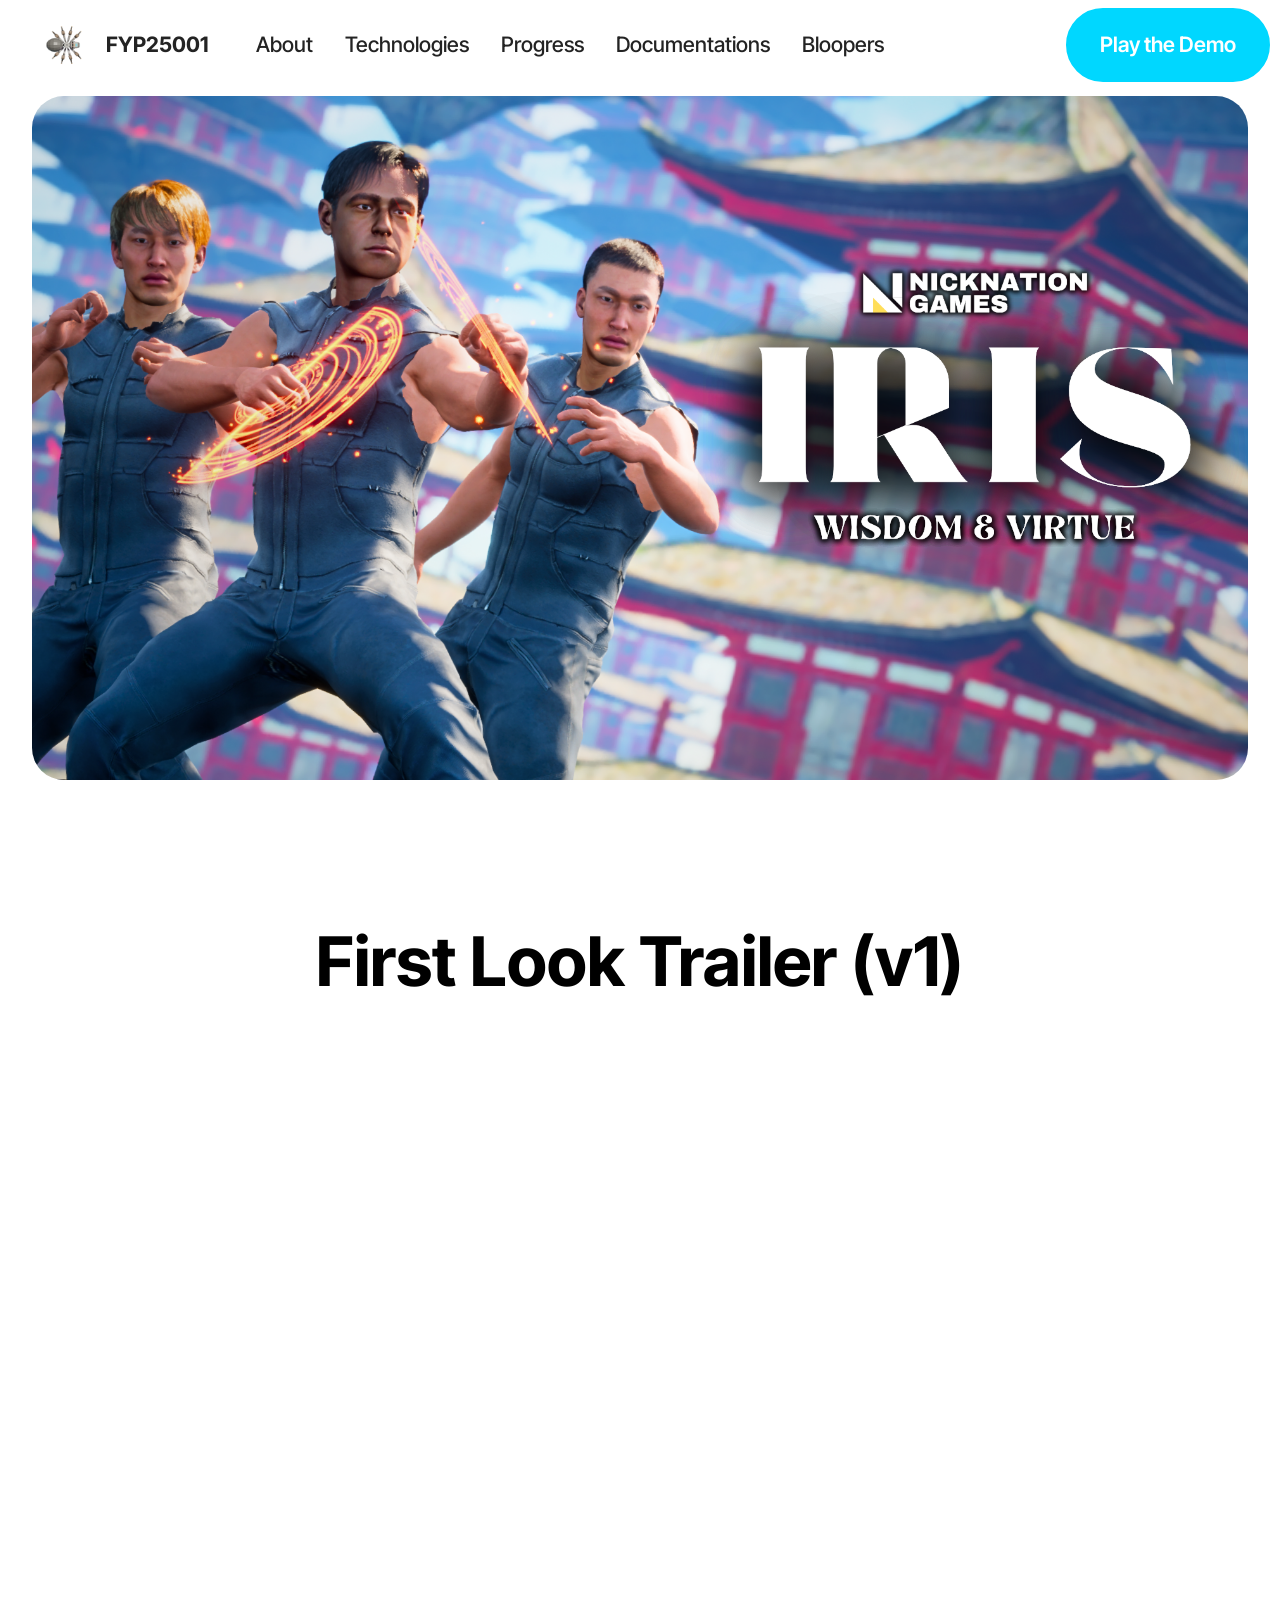
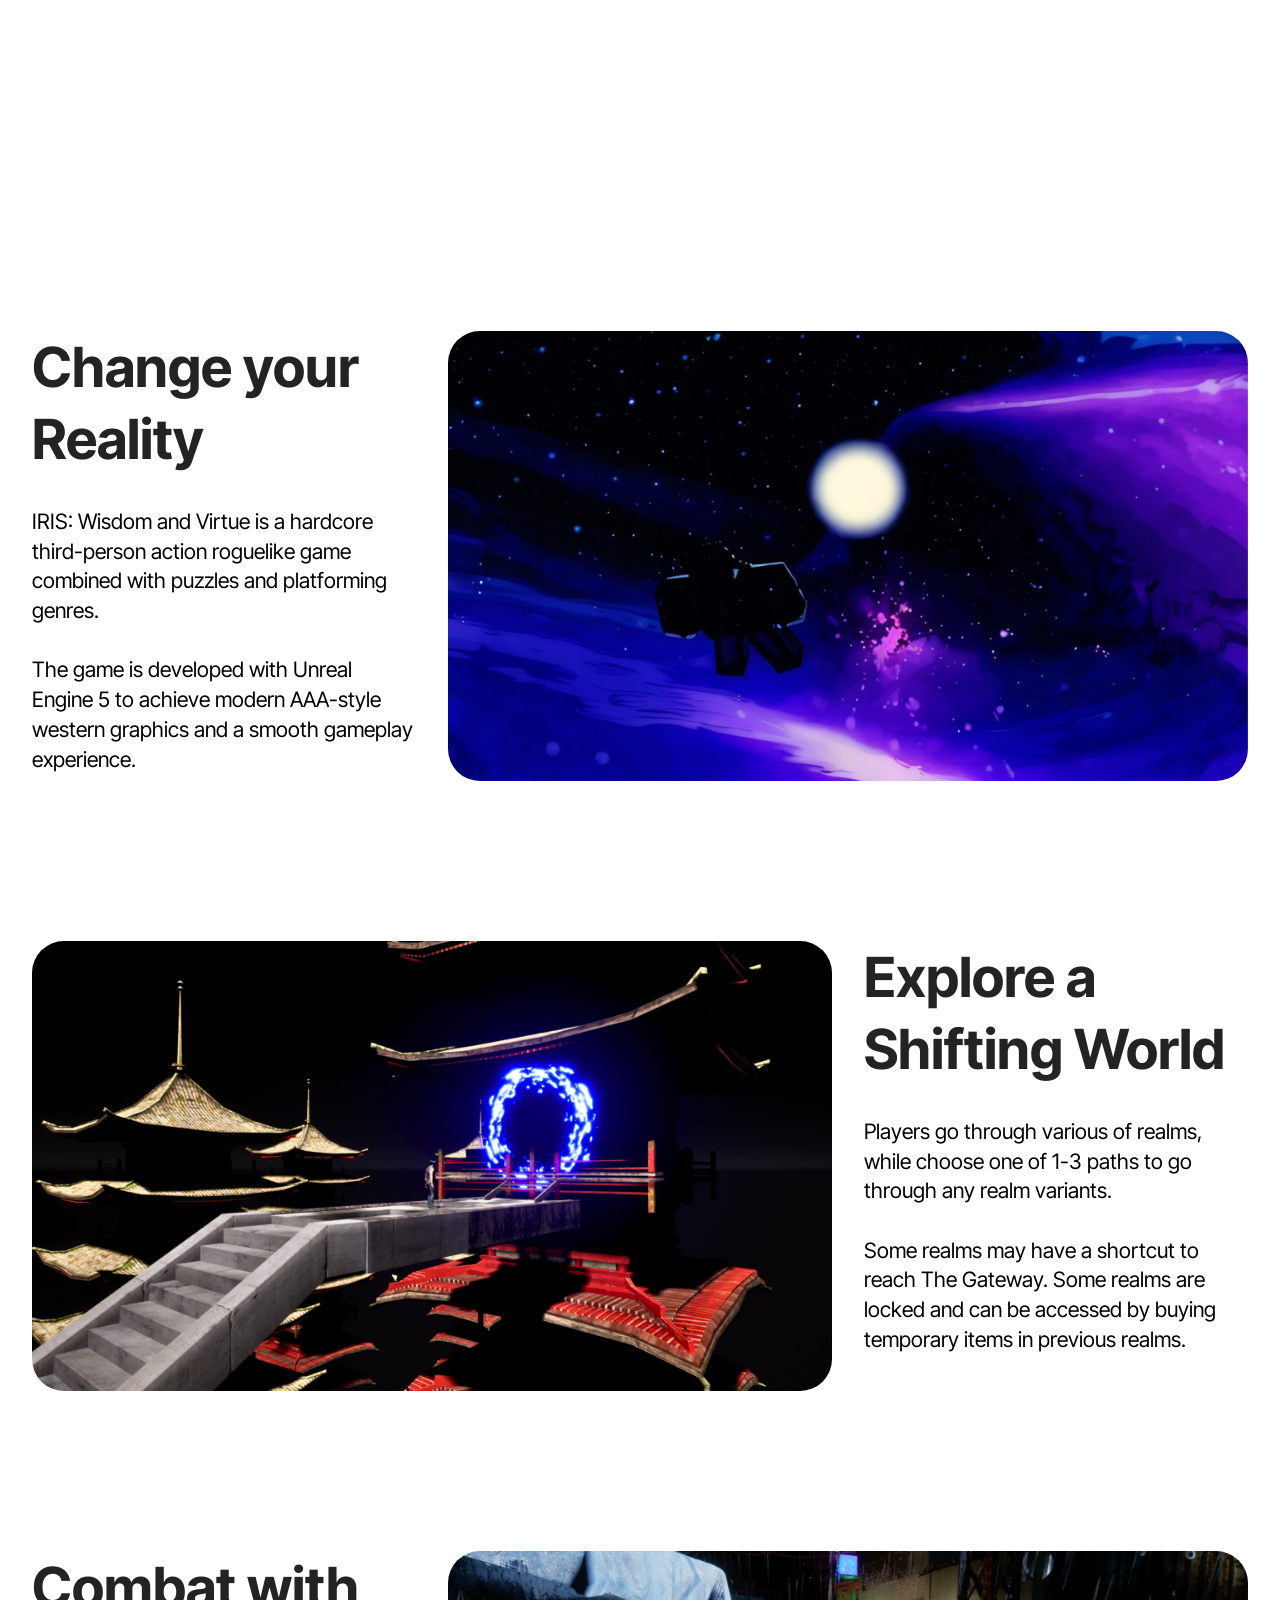
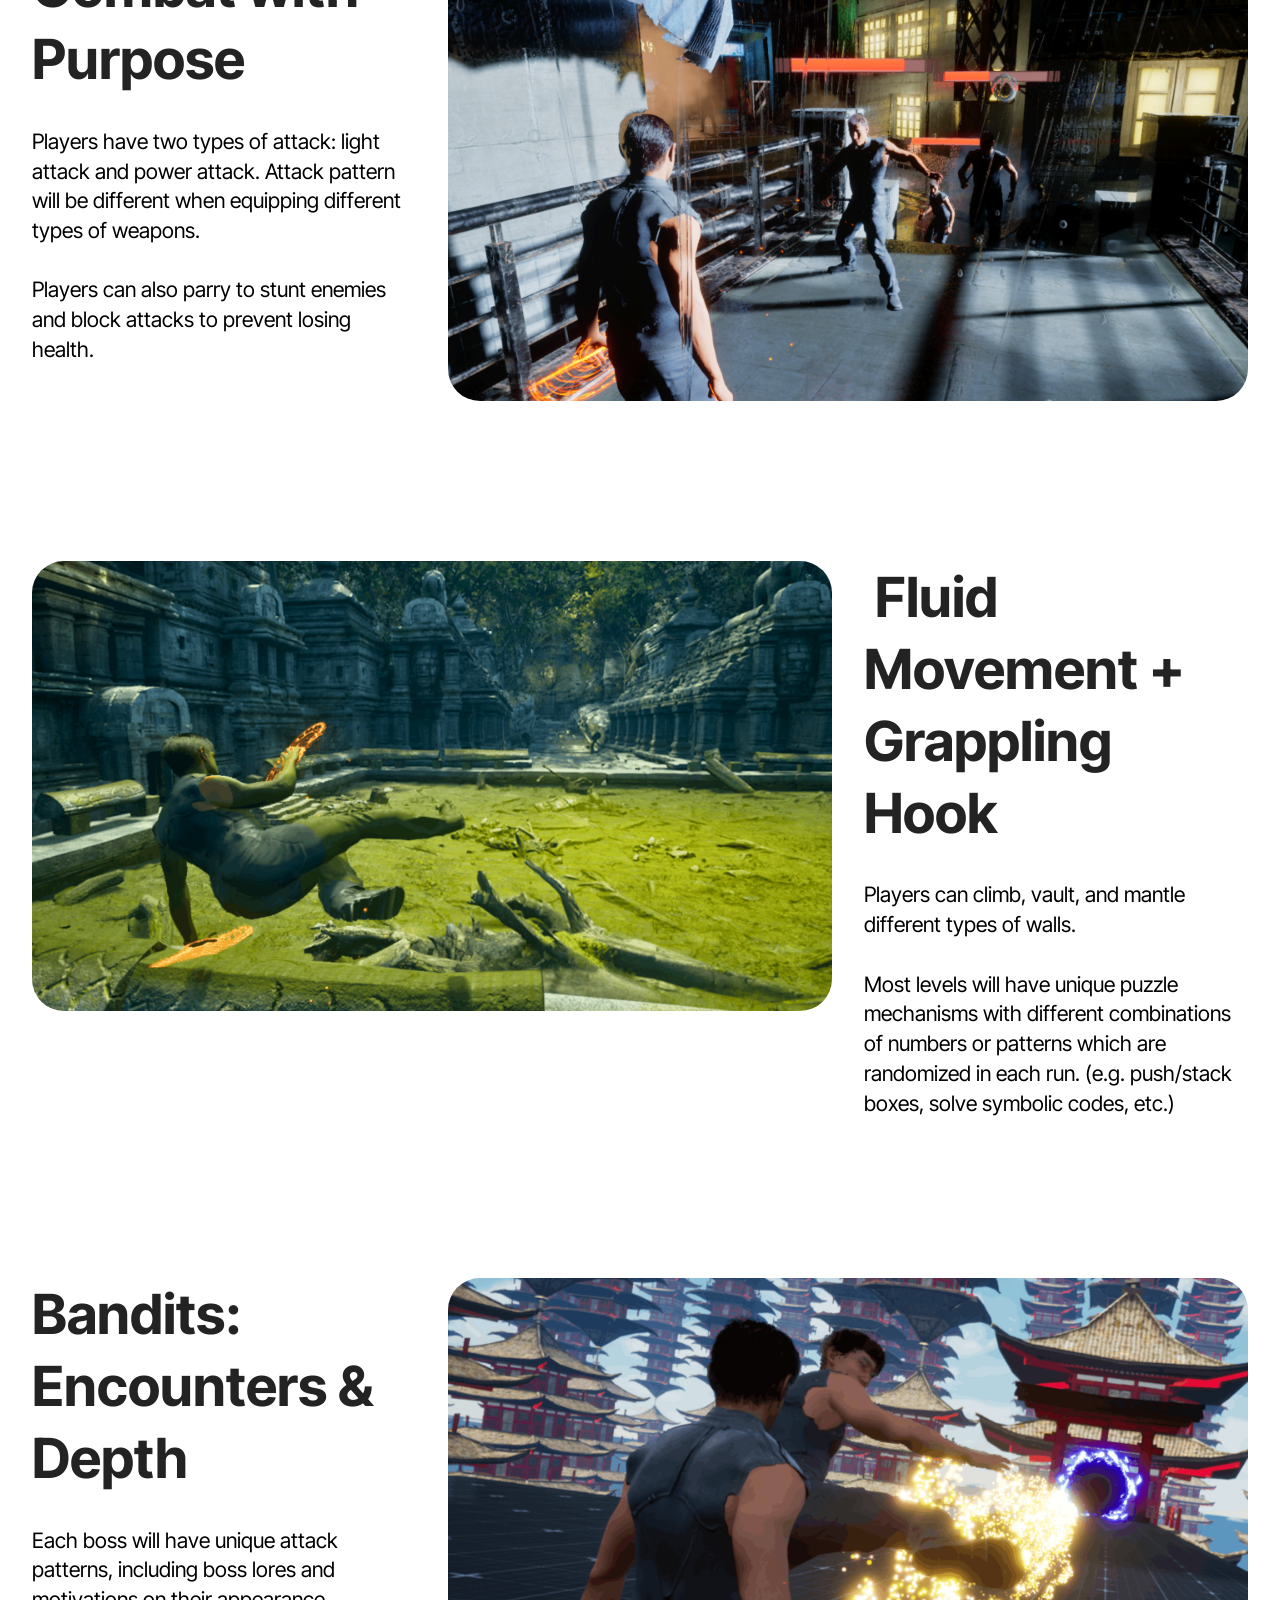
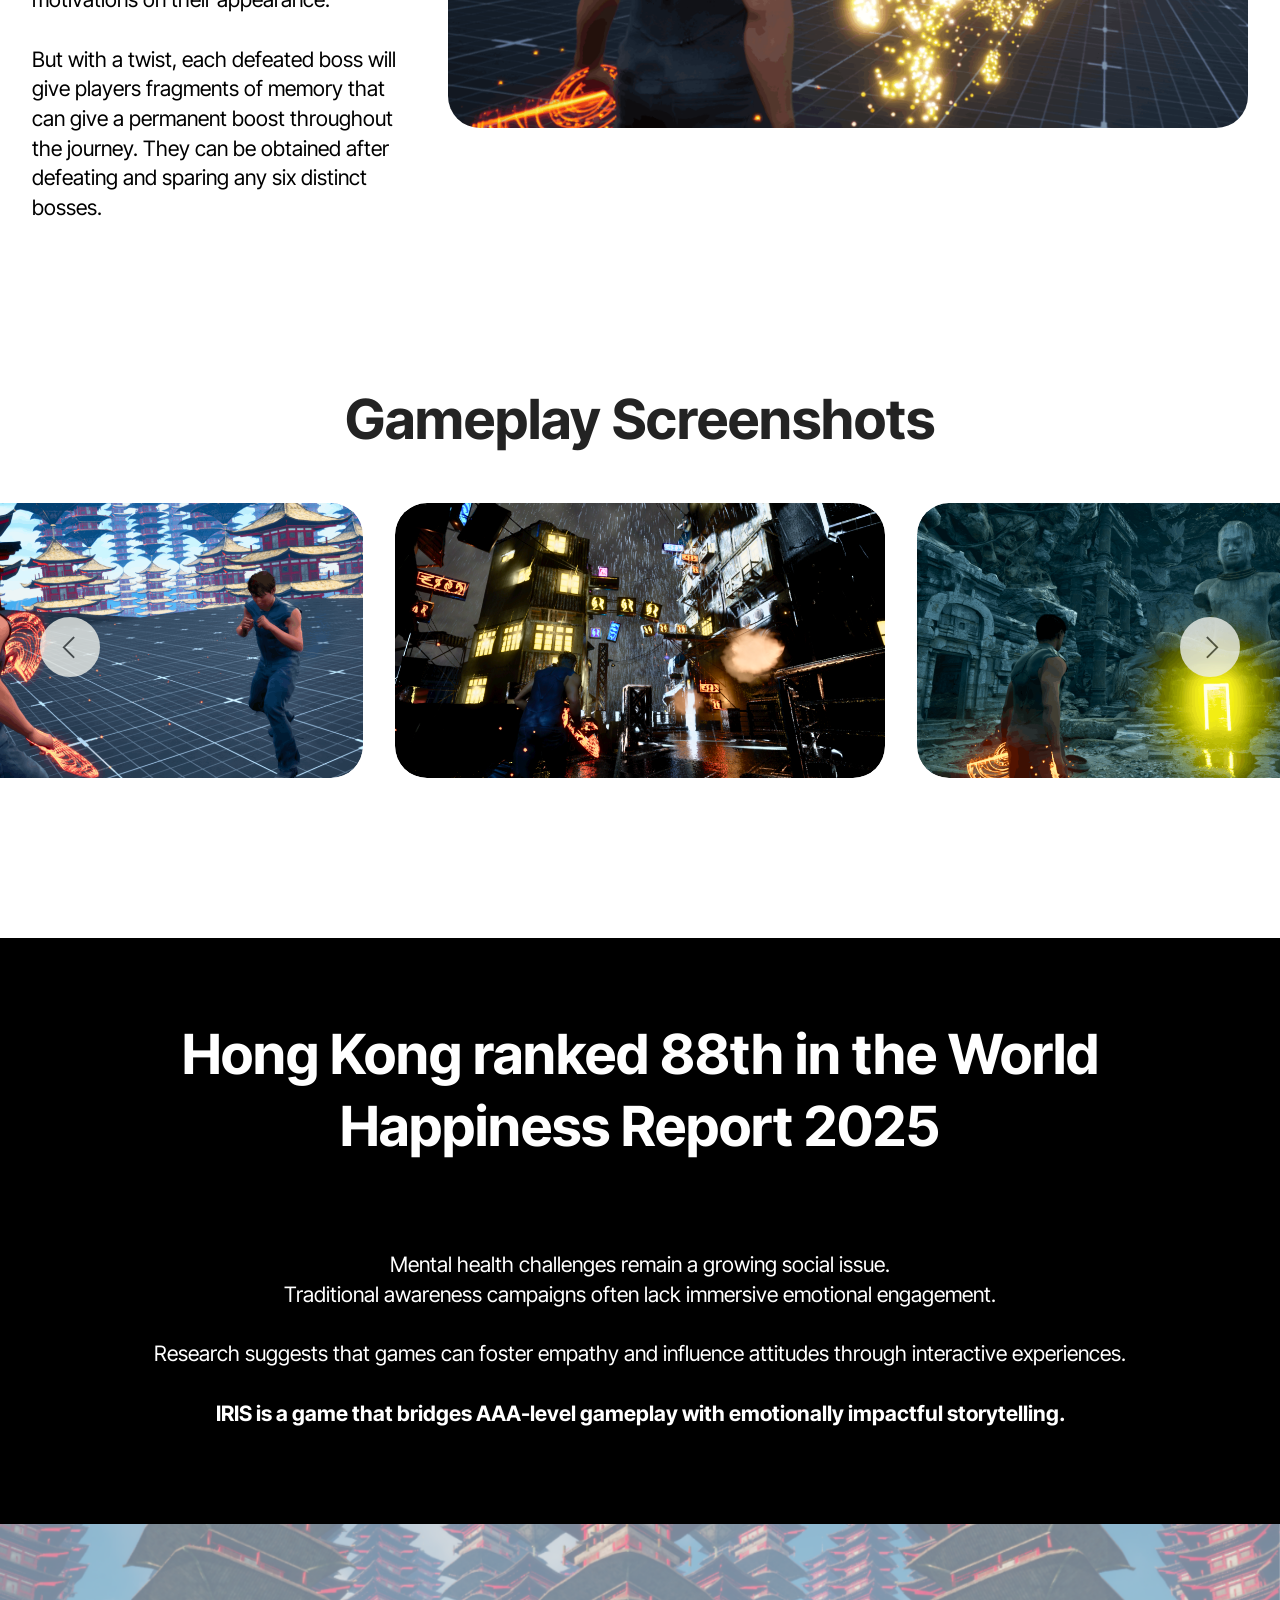
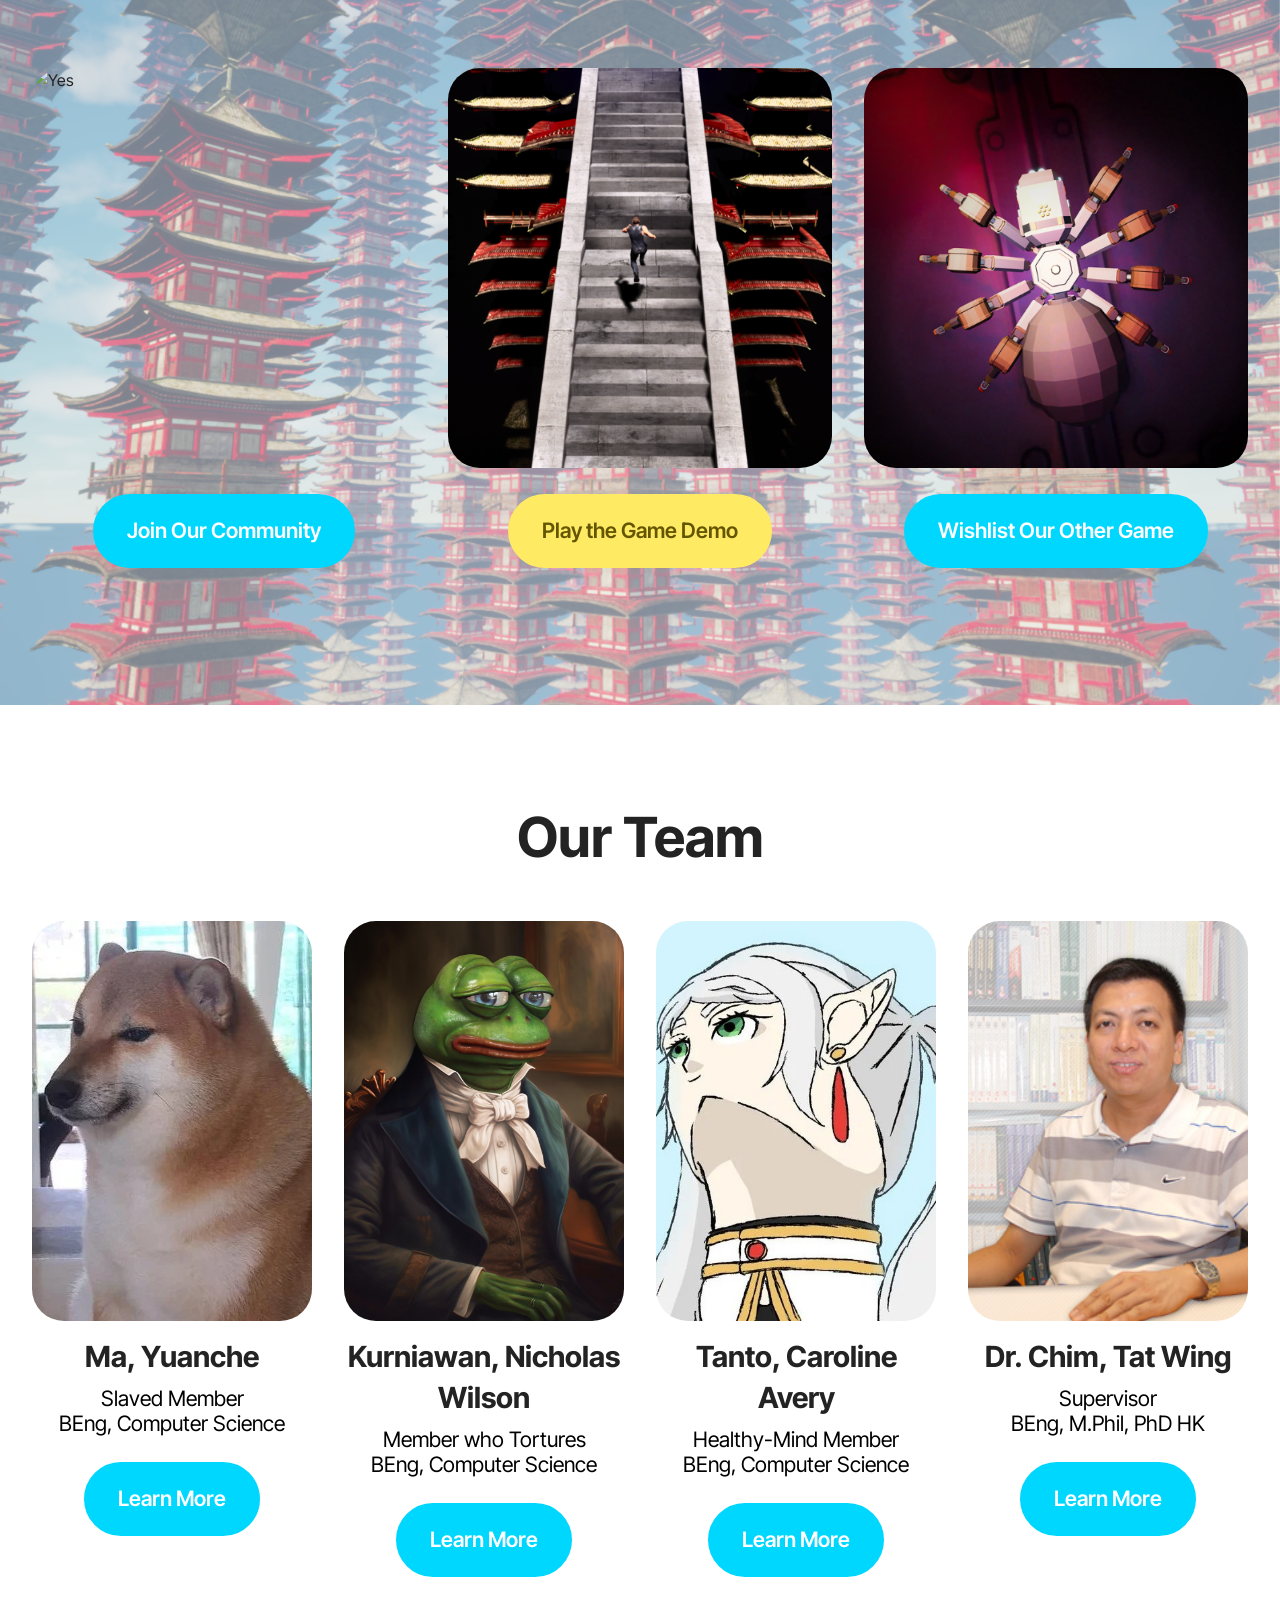
==== commit 6497cff8: "yes" ====
--- a/index.html
+++ b/index.html
@@ -20,7 +20,7 @@
   <link rel="stylesheet" href="assets/theme/css/style.css">
   <link rel="preload" href="https://fonts.googleapis.com/css?family=Inter+Tight:100,200,300,400,500,600,700,800,900,100i,200i,300i,400i,500i,600i,700i,800i,900i&display=swap" as="style" onload="this.onload=null;this.rel='stylesheet'">
   <noscript><link rel="stylesheet" href="https://fonts.googleapis.com/css?family=Inter+Tight:100,200,300,400,500,600,700,800,900,100i,200i,300i,400i,500i,600i,700i,800i,900i&display=swap"></noscript>
-  <link rel="preload" as="style" href="assets/mobirise/css/mbr-additional.css?v=2LaHJw"><link rel="stylesheet" href="assets/mobirise/css/mbr-additional.css?v=2LaHJw" type="text/css">
+  <link rel="preload" as="style" href="assets/mobirise/css/mbr-additional.css?v=vDdFMq"><link rel="stylesheet" href="assets/mobirise/css/mbr-additional.css?v=vDdFMq" type="text/css">
 
   
   
@@ -86,6 +86,28 @@
   </div>
 </section>
 
+<section data-bs-version="5.1" class="header10 cid-vgsWKhILTX" id="header10-1h">
+	
+
+	
+	
+
+	<div class="text-center container">
+	  <div class="row justify-content-center">
+		</div>
+		<div class="row justify-content-center">
+			<div class="col-md-12 content-text mb-5">
+				<h5 class="mbr-section-title mbr-fonts-style display-1">
+					<strong>First Look Trailer (v1)</strong></h5>
+				
+				
+
+			</div>
+			<div class="mbr-figure col-12 col-md-12"><iframe class="mbr-embedded-video" src="https://www.youtube.com/embed/TxGiz_L0Zss?rel=0&amp;amp;&amp;showinfo=0&amp;autoplay=0&amp;loop=0" width="1280" height="720" frameborder="0" allowfullscreen></iframe></div>
+		</div>
+	</div>
+</section>
+
 <section data-bs-version="5.1" class="image08 cid-vgp6BqRId8" id="image08-1c">
   
   
@@ -452,7 +474,7 @@
 			</div>
 		</div>
 	</div>
-</section><section class="display-7" style="padding: 0;align-items: center;justify-content: center;flex-wrap: wrap;    align-content: center;display: flex;position: relative;height: 4rem;"><a href="https://mobiri.se/3026355" style="flex: 1 1;height: 4rem;position: absolute;width: 100%;z-index: 1;"><img alt="" style="height: 4rem;" src="[data-uri]"></a><p style="margin: 0;text-align: center;" class="display-7">&#8204;</p><a style="z-index:1" href="https://mobirise.com/offline-website-builder.html">Offline Website Builder</a></section><script src="assets/bootstrap/js/bootstrap.bundle.min.js"></script>  <script src="assets/parallax/jarallax.js"></script>  <script src="assets/smoothscroll/smooth-scroll.js"></script>  <script src="assets/ytplayer/index.js"></script>  <script src="assets/dropdown/js/navbar-dropdown.js"></script>  <script src="assets/embla/embla.min.js"></script>  <script src="assets/embla/script.js"></script>  <script src="assets/theme/js/script.js"></script>  
+</section><section class="display-7" style="padding: 0;align-items: center;justify-content: center;flex-wrap: wrap;    align-content: center;display: flex;position: relative;height: 4rem;"><a href="https://mobiri.se/3026355" style="flex: 1 1;height: 4rem;position: absolute;width: 100%;z-index: 1;"><img alt="" style="height: 4rem;" src="[data-uri]"></a><p style="margin: 0;text-align: center;" class="display-7">&#8204;</p><a style="z-index:1" href="https://mobirise.com/builder/ai-website-creator.html">Best AI Website Creator</a></section><script src="assets/bootstrap/js/bootstrap.bundle.min.js"></script>  <script src="assets/parallax/jarallax.js"></script>  <script src="assets/smoothscroll/smooth-scroll.js"></script>  <script src="assets/ytplayer/index.js"></script>  <script src="assets/dropdown/js/navbar-dropdown.js"></script>  <script src="assets/playervimeo/vimeo_player.js"></script>  <script src="assets/embla/embla.min.js"></script>  <script src="assets/embla/script.js"></script>  <script src="assets/theme/js/script.js"></script>  
   
   
 </body>
--- a/assets/mobirise/css/mbr-additional.css
+++ b/assets/mobirise/css/mbr-additional.css
@@ -1351,12 +1351,39 @@
   }
 }
 .cid-vfVBydpLtD {
-  padding-top: 7rem;
-  padding-bottom: 0rem;
+  padding-top: 6rem;
+  padding-bottom: 1rem;
   background-color: #ffffff;
 }
 .cid-vfVBydpLtD .content-head {
   max-width: 800px;
+}
+.cid-vgsWKhILTX {
+  padding-top: 6rem;
+  padding-bottom: 3rem;
+  background-color: #ffffff;
+}
+.cid-vgsWKhILTX .mbr-fallback-image.disabled {
+  display: none;
+}
+.cid-vgsWKhILTX .mbr-fallback-image {
+  display: block;
+  background-size: cover;
+  background-position: center center;
+  width: 100%;
+  height: 100%;
+  position: absolute;
+  top: 0;
+}
+.cid-vgsWKhILTX .content-text {
+  max-width: 800px;
+}
+.cid-vgsWKhILTX .mbr-section-title {
+  color: #000000;
+}
+.cid-vgsWKhILTX .mbr-text,
+.cid-vgsWKhILTX .mbr-section-btn {
+  color: #000000;
 }
 .cid-vgp6BqRId8 {
   padding-top: 9rem;
@@ -1546,7 +1573,7 @@
 }
 .cid-vfUbMoyTdq {
   padding-top: 5rem;
-  padding-bottom: 8rem;
+  padding-bottom: 10rem;
   background: #ffffff;
 }
 .cid-vfUbMoyTdq .mbr-fallback-image.disabled {
--- a/assets/mobirise/css/mbr-additional.css
+++ b/assets/mobirise/css/mbr-additional.css
@@ -1351,12 +1351,39 @@
   }
 }
 .cid-vfVBydpLtD {
-  padding-top: 7rem;
-  padding-bottom: 0rem;
+  padding-top: 6rem;
+  padding-bottom: 1rem;
   background-color: #ffffff;
 }
 .cid-vfVBydpLtD .content-head {
   max-width: 800px;
+}
+.cid-vgsWKhILTX {
+  padding-top: 6rem;
+  padding-bottom: 3rem;
+  background-color: #ffffff;
+}
+.cid-vgsWKhILTX .mbr-fallback-image.disabled {
+  display: none;
+}
+.cid-vgsWKhILTX .mbr-fallback-image {
+  display: block;
+  background-size: cover;
+  background-position: center center;
+  width: 100%;
+  height: 100%;
+  position: absolute;
+  top: 0;
+}
+.cid-vgsWKhILTX .content-text {
+  max-width: 800px;
+}
+.cid-vgsWKhILTX .mbr-section-title {
+  color: #000000;
+}
+.cid-vgsWKhILTX .mbr-text,
+.cid-vgsWKhILTX .mbr-section-btn {
+  color: #000000;
 }
 .cid-vgp6BqRId8 {
   padding-top: 9rem;
@@ -1546,7 +1573,7 @@
 }
 .cid-vfUbMoyTdq {
   padding-top: 5rem;
-  padding-bottom: 8rem;
+  padding-bottom: 10rem;
   background: #ffffff;
 }
 .cid-vfUbMoyTdq .mbr-fallback-image.disabled {
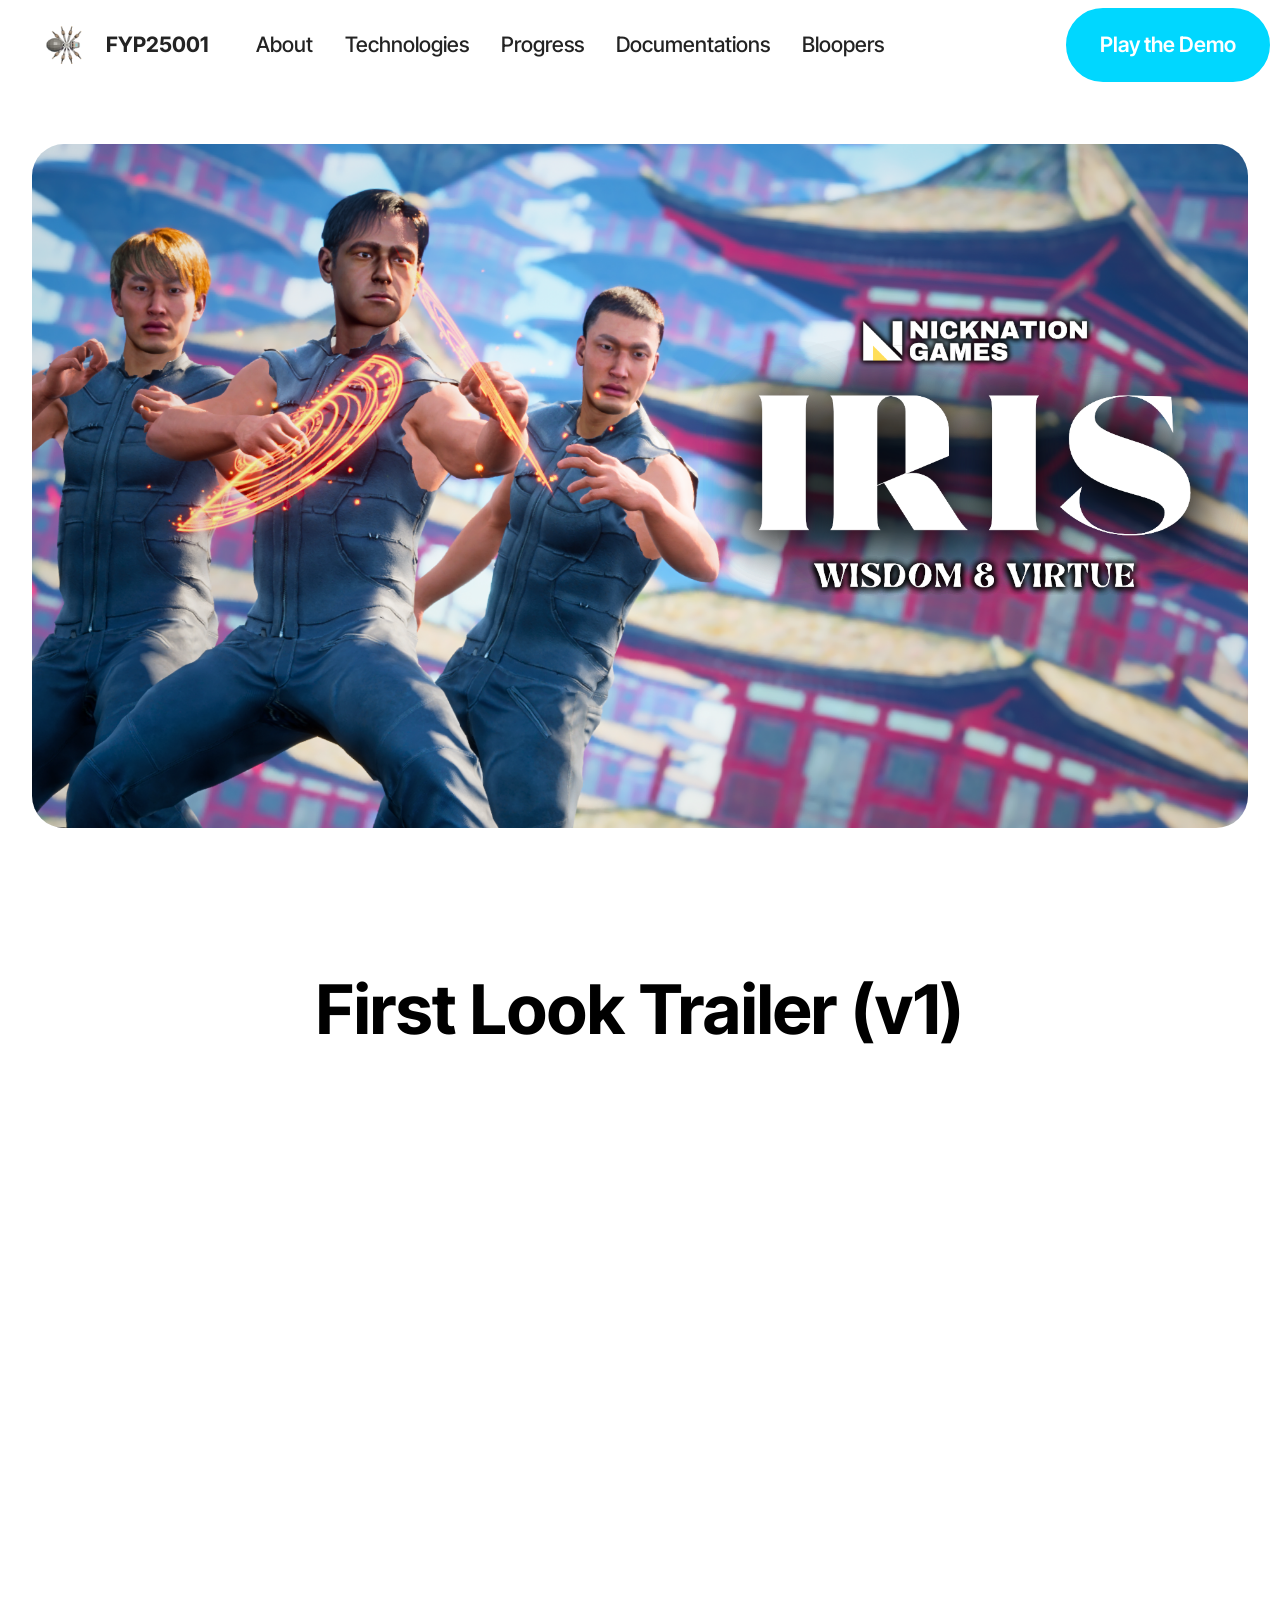
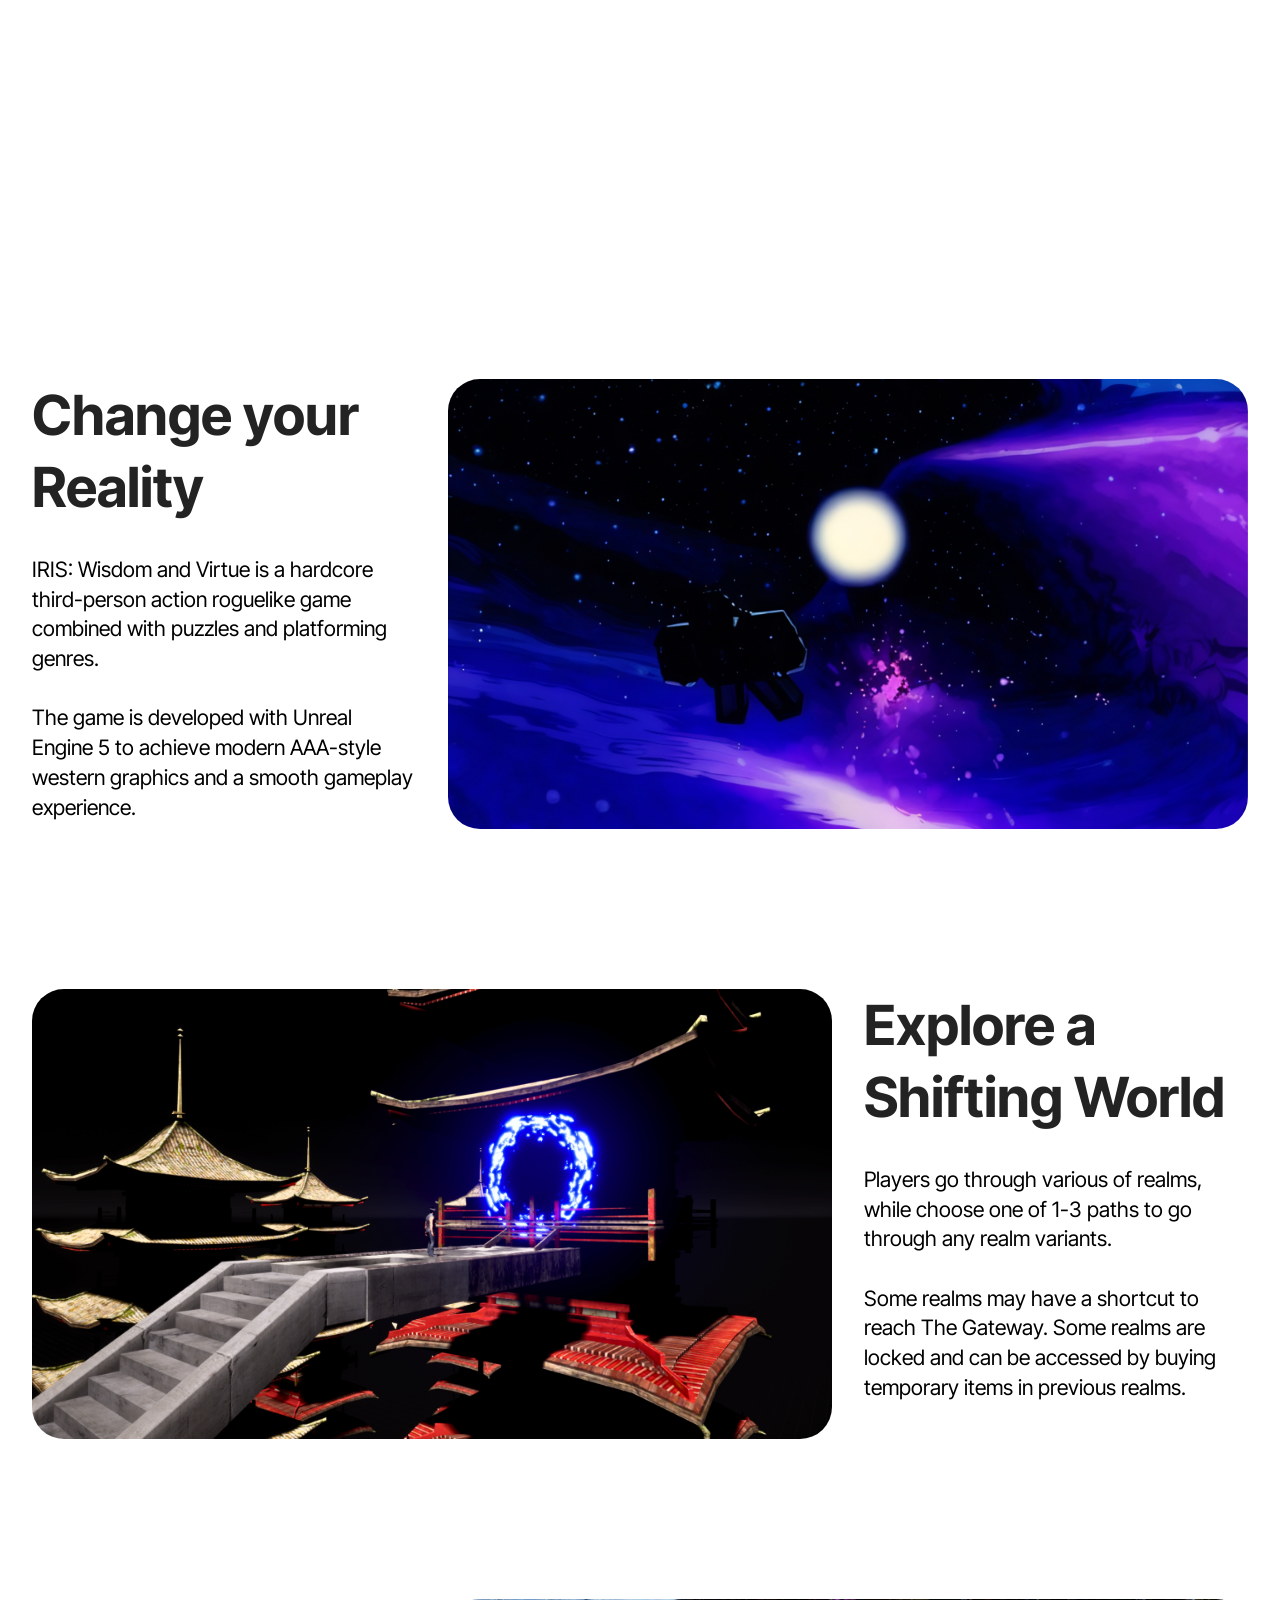
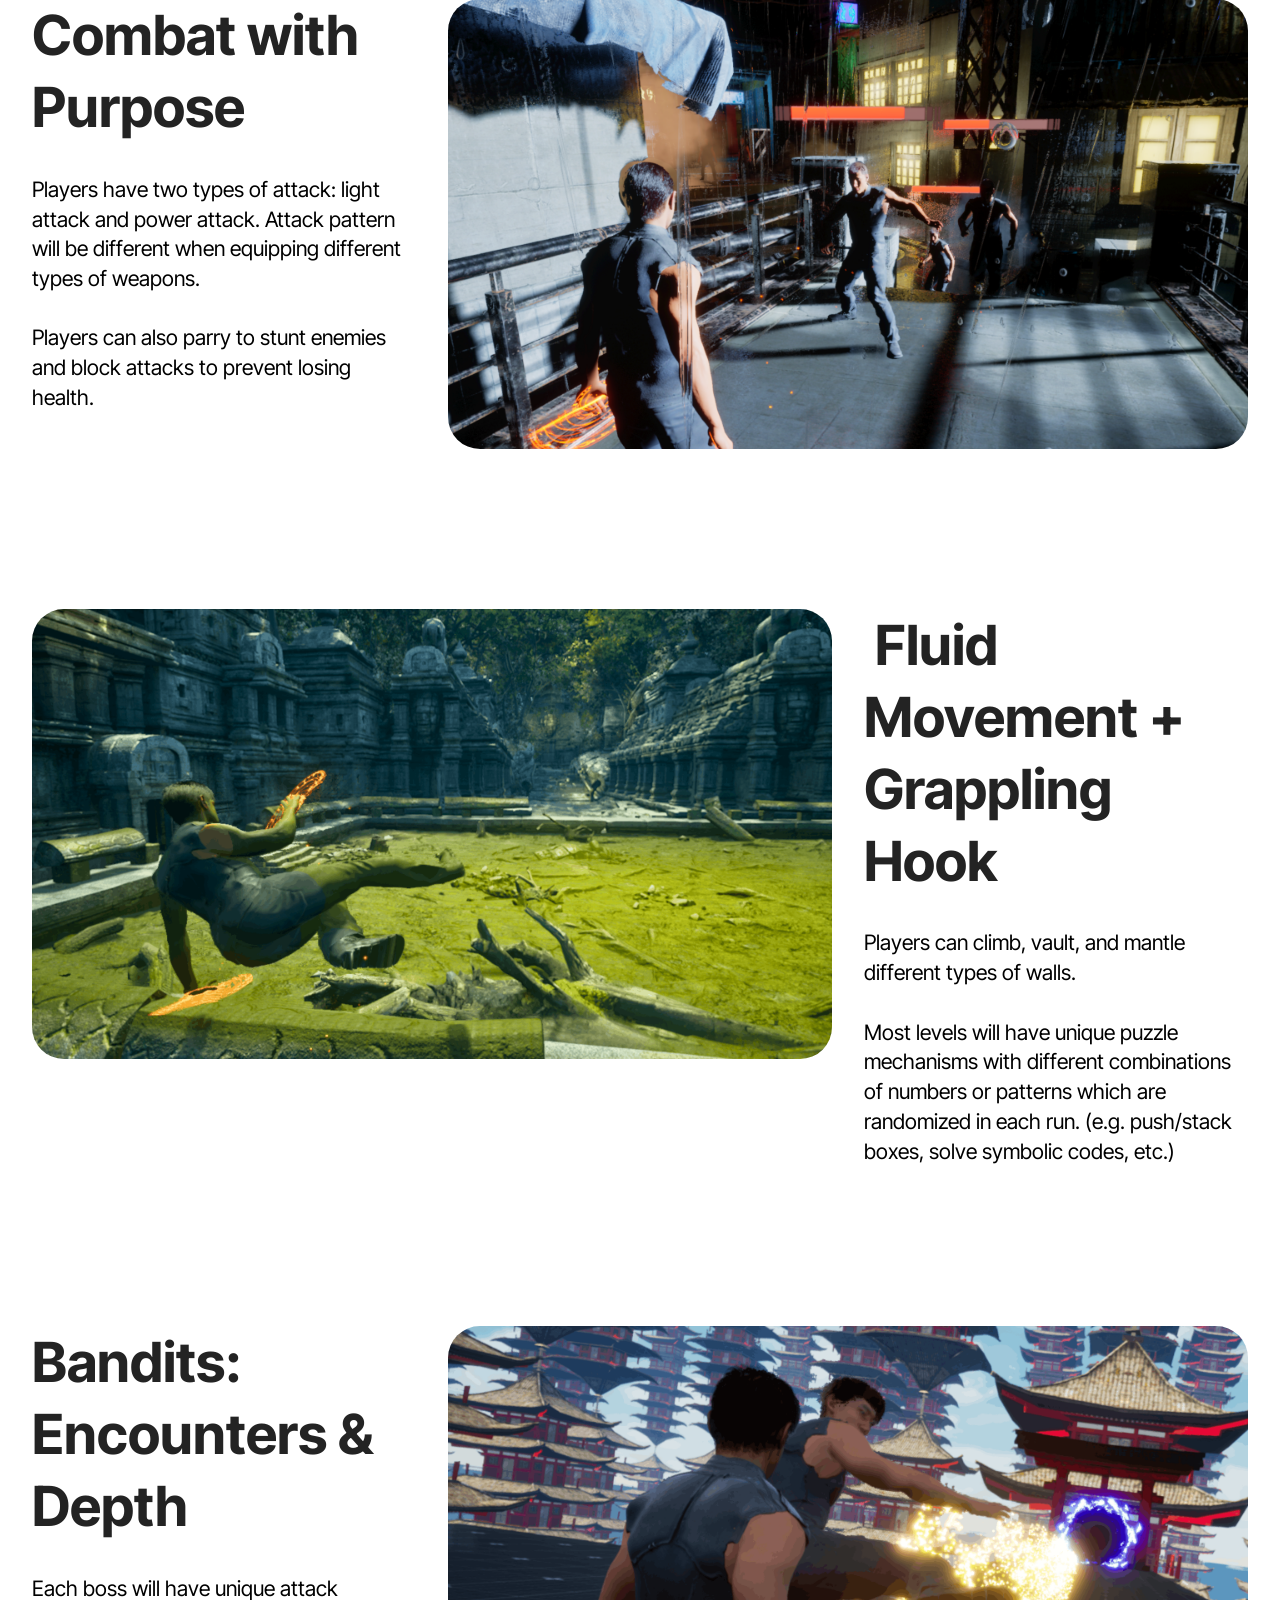
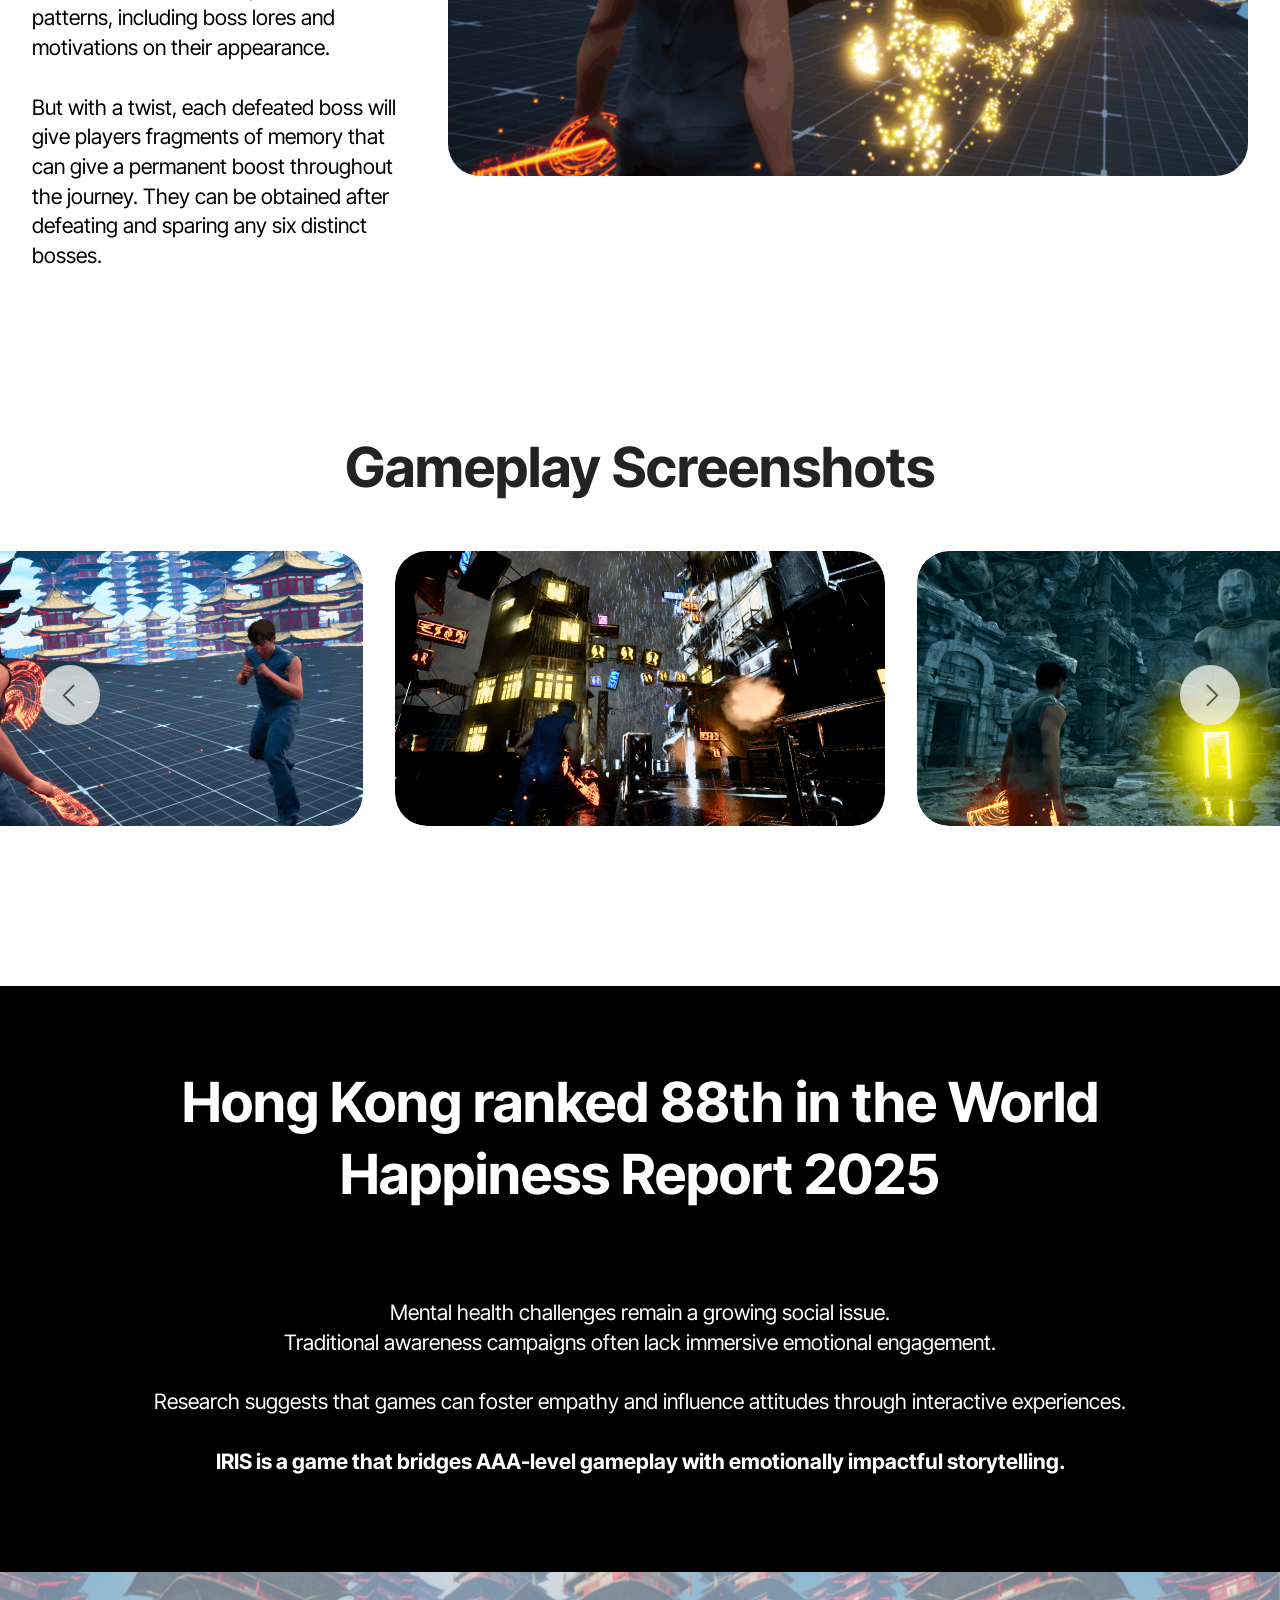
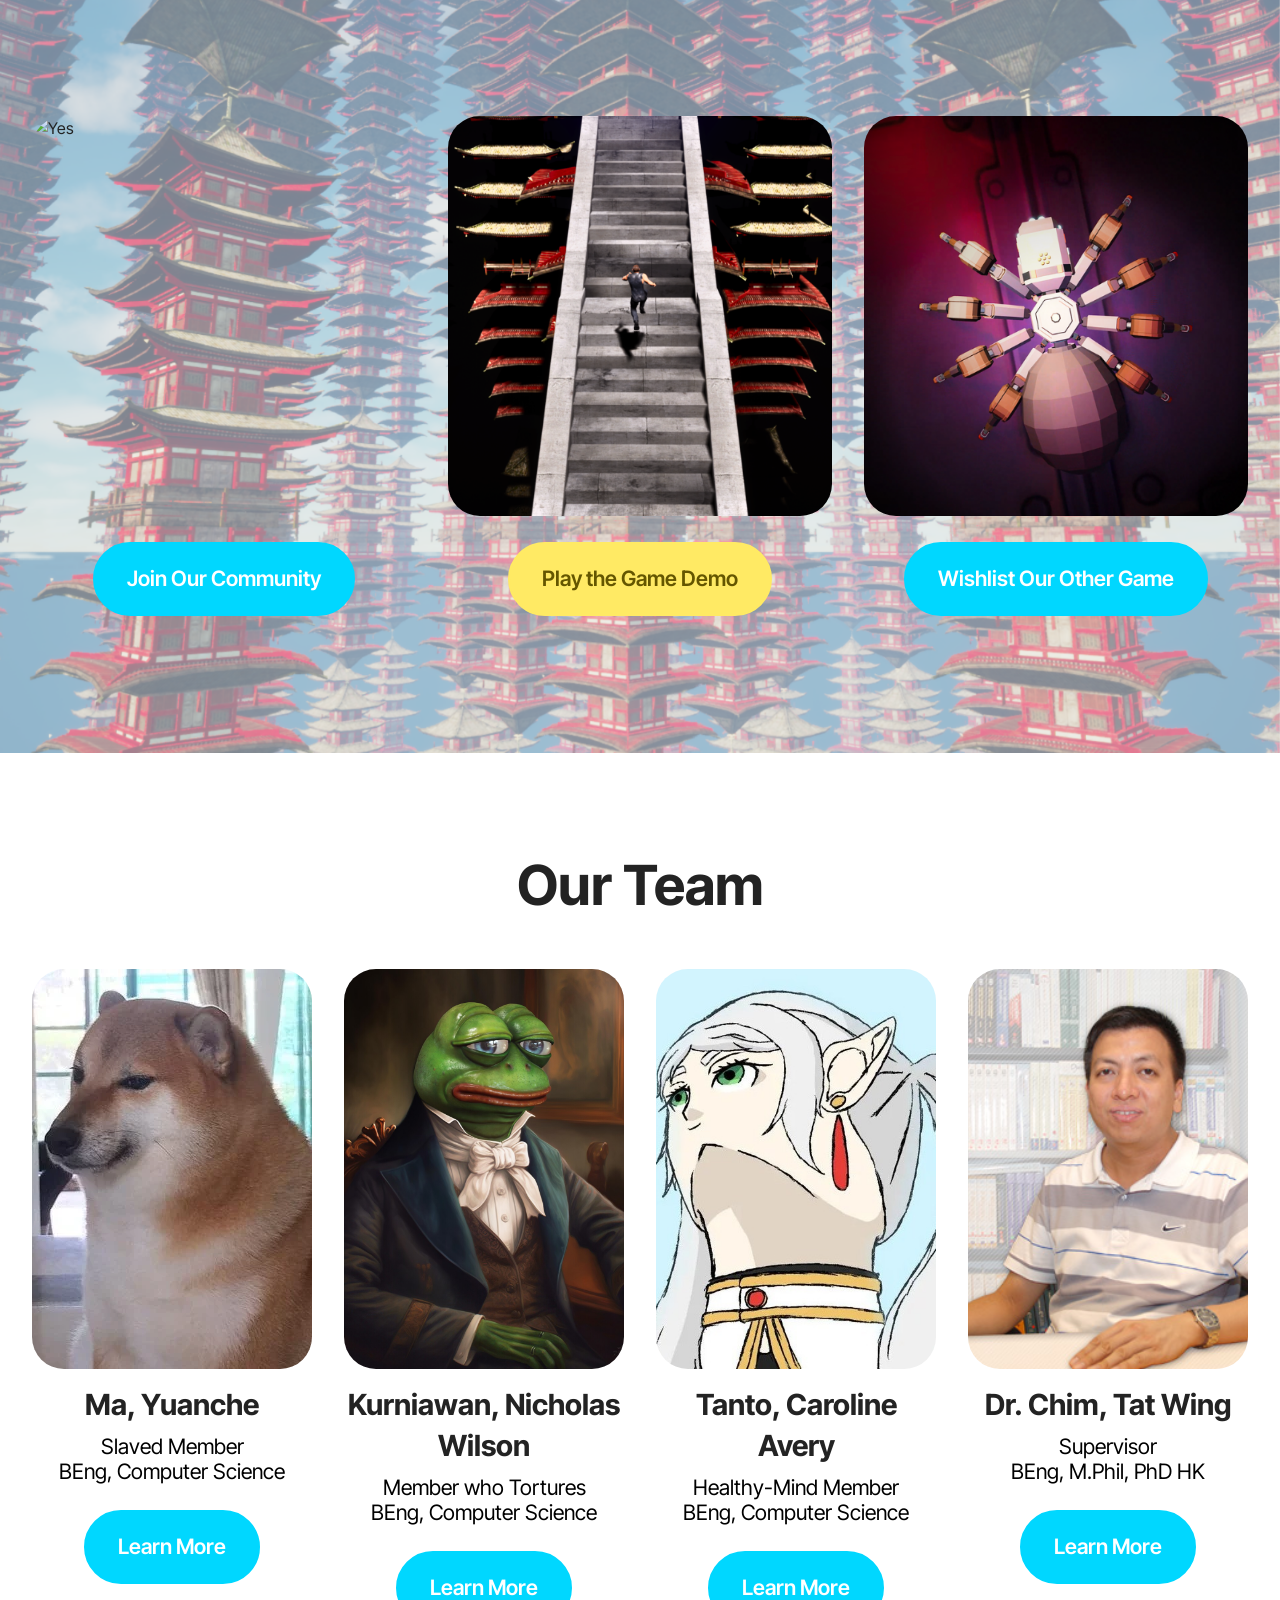
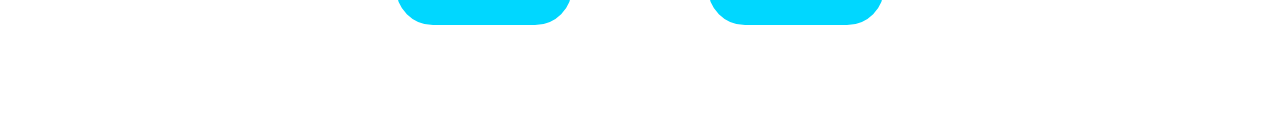
==== commit 1f6110a3: "a" ====
--- a/index.html
+++ b/index.html
@@ -6,7 +6,7 @@
   <meta http-equiv="X-UA-Compatible" content="IE=edge">
   <meta name="generator" content="Mobirise v5.9.18, mobirise.com">
   <meta name="viewport" content="width=device-width, initial-scale=1, minimum-scale=1">
-  <link rel="shortcut icon" href="assets/images/cat-loading-128x129.png" type="image/x-icon">
+  <link rel="shortcut icon" href="assets/images/iris-wisdom-and-virtue-logo.png" type="image/x-icon">
   <meta name="description" content="">
   
   
@@ -20,7 +20,7 @@
   <link rel="stylesheet" href="assets/theme/css/style.css">
   <link rel="preload" href="https://fonts.googleapis.com/css?family=Inter+Tight:100,200,300,400,500,600,700,800,900,100i,200i,300i,400i,500i,600i,700i,800i,900i&display=swap" as="style" onload="this.onload=null;this.rel='stylesheet'">
   <noscript><link rel="stylesheet" href="https://fonts.googleapis.com/css?family=Inter+Tight:100,200,300,400,500,600,700,800,900,100i,200i,300i,400i,500i,600i,700i,800i,900i&display=swap"></noscript>
-  <link rel="preload" as="style" href="assets/mobirise/css/mbr-additional.css?v=vDdFMq"><link rel="stylesheet" href="assets/mobirise/css/mbr-additional.css?v=vDdFMq" type="text/css">
+  <link rel="preload" as="style" href="assets/mobirise/css/mbr-additional.css?v=BON60u"><link rel="stylesheet" href="assets/mobirise/css/mbr-additional.css?v=BON60u" type="text/css">
 
   
   
@@ -474,7 +474,7 @@
 			</div>
 		</div>
 	</div>
-</section><section class="display-7" style="padding: 0;align-items: center;justify-content: center;flex-wrap: wrap;    align-content: center;display: flex;position: relative;height: 4rem;"><a href="https://mobiri.se/3026355" style="flex: 1 1;height: 4rem;position: absolute;width: 100%;z-index: 1;"><img alt="" style="height: 4rem;" src="[data-uri]"></a><p style="margin: 0;text-align: center;" class="display-7">&#8204;</p><a style="z-index:1" href="https://mobirise.com/builder/ai-website-creator.html">Best AI Website Creator</a></section><script src="assets/bootstrap/js/bootstrap.bundle.min.js"></script>  <script src="assets/parallax/jarallax.js"></script>  <script src="assets/smoothscroll/smooth-scroll.js"></script>  <script src="assets/ytplayer/index.js"></script>  <script src="assets/dropdown/js/navbar-dropdown.js"></script>  <script src="assets/playervimeo/vimeo_player.js"></script>  <script src="assets/embla/embla.min.js"></script>  <script src="assets/embla/script.js"></script>  <script src="assets/theme/js/script.js"></script>  
+</section><section class="display-7" style="padding: 0;align-items: center;justify-content: center;flex-wrap: wrap;    align-content: center;display: flex;position: relative;height: 4rem;"><a href="https://mobiri.se/3026355" style="flex: 1 1;height: 4rem;position: absolute;width: 100%;z-index: 1;"><img alt="" style="height: 4rem;" src="[data-uri]"></a><p style="margin: 0;text-align: center;" class="display-7">&#8204;</p><a style="z-index:1" href="https://mobirise.com/offline-website-builder.html">Offline Website Builder</a></section><script src="assets/bootstrap/js/bootstrap.bundle.min.js"></script>  <script src="assets/parallax/jarallax.js"></script>  <script src="assets/smoothscroll/smooth-scroll.js"></script>  <script src="assets/ytplayer/index.js"></script>  <script src="assets/dropdown/js/navbar-dropdown.js"></script>  <script src="assets/playervimeo/vimeo_player.js"></script>  <script src="assets/embla/embla.min.js"></script>  <script src="assets/embla/script.js"></script>  <script src="assets/theme/js/script.js"></script>  
   
   
 </body>
--- a/assets/mobirise/css/mbr-additional.css
+++ b/assets/mobirise/css/mbr-additional.css
@@ -1351,7 +1351,7 @@
   }
 }
 .cid-vfVBydpLtD {
-  padding-top: 6rem;
+  padding-top: 9rem;
   padding-bottom: 1rem;
   background-color: #ffffff;
 }
--- a/assets/mobirise/css/mbr-additional.css
+++ b/assets/mobirise/css/mbr-additional.css
@@ -1351,7 +1351,7 @@
   }
 }
 .cid-vfVBydpLtD {
-  padding-top: 6rem;
+  padding-top: 9rem;
   padding-bottom: 1rem;
   background-color: #ffffff;
 }
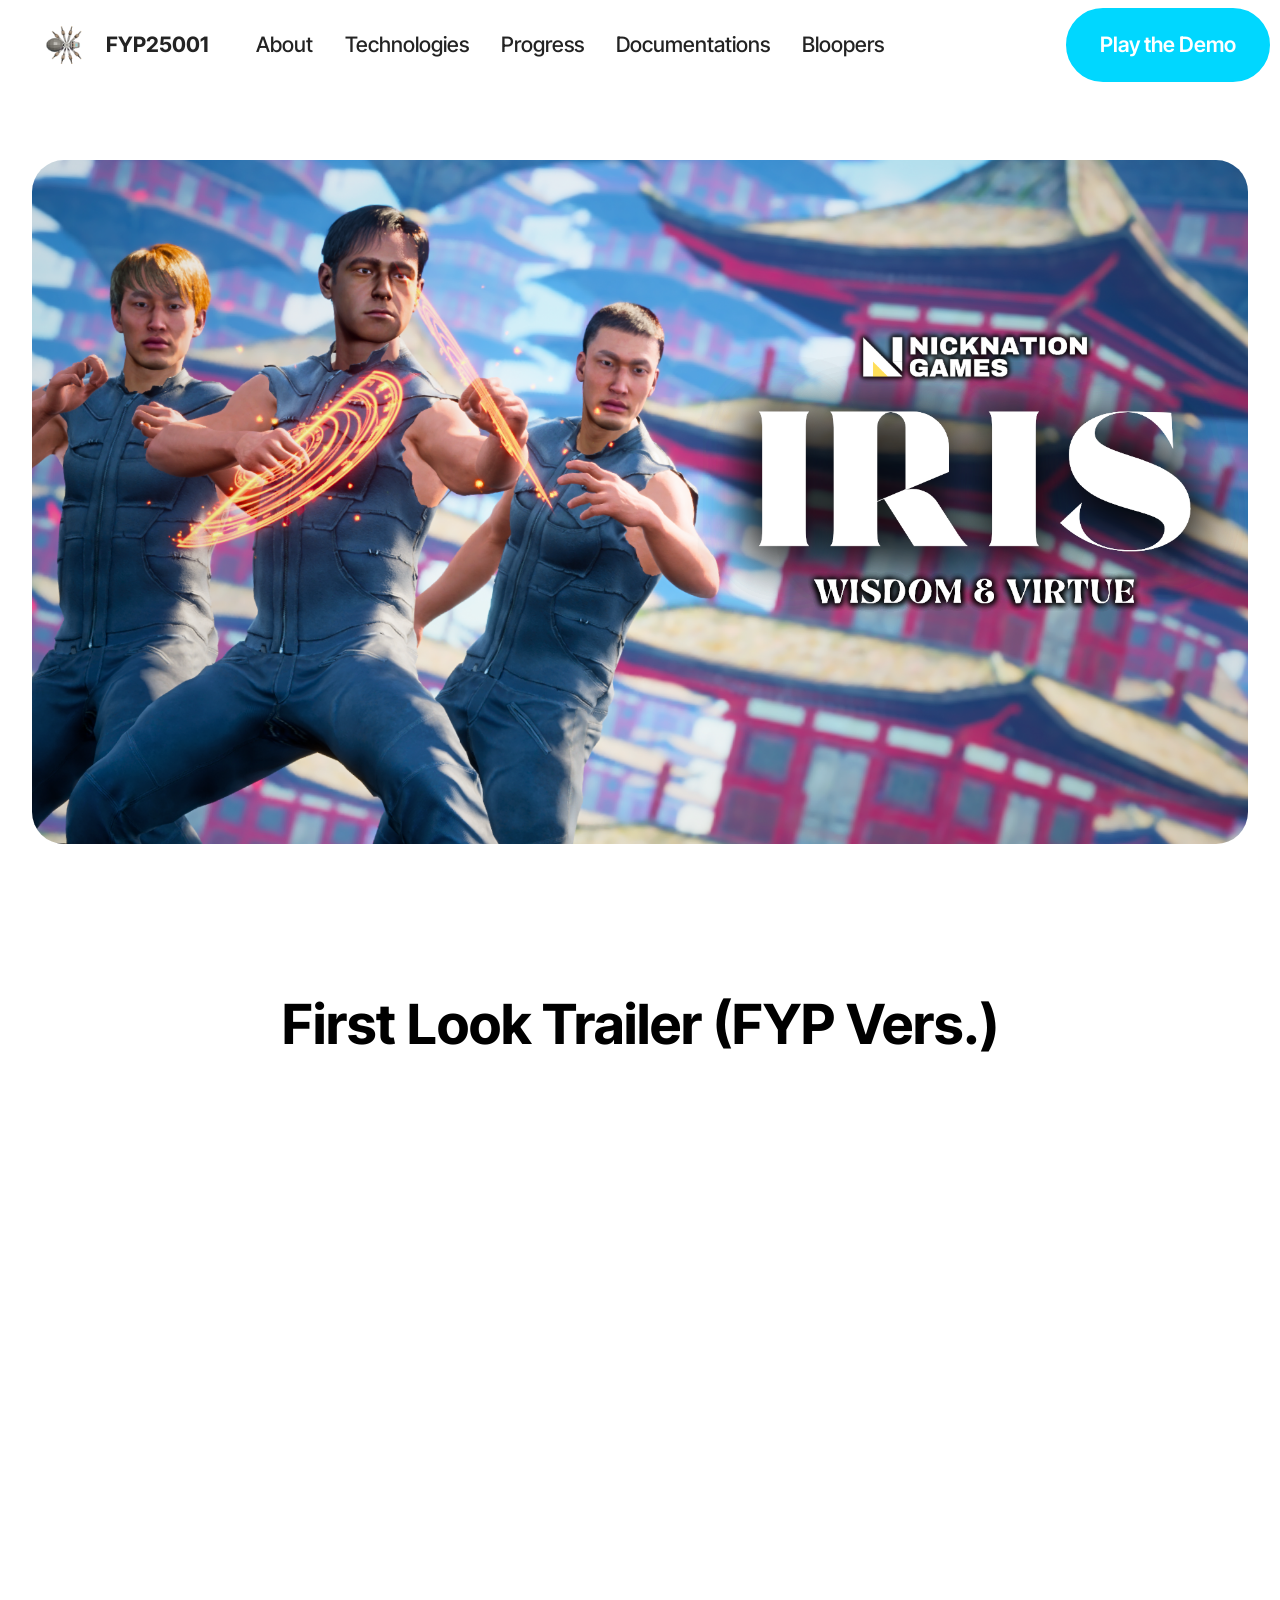
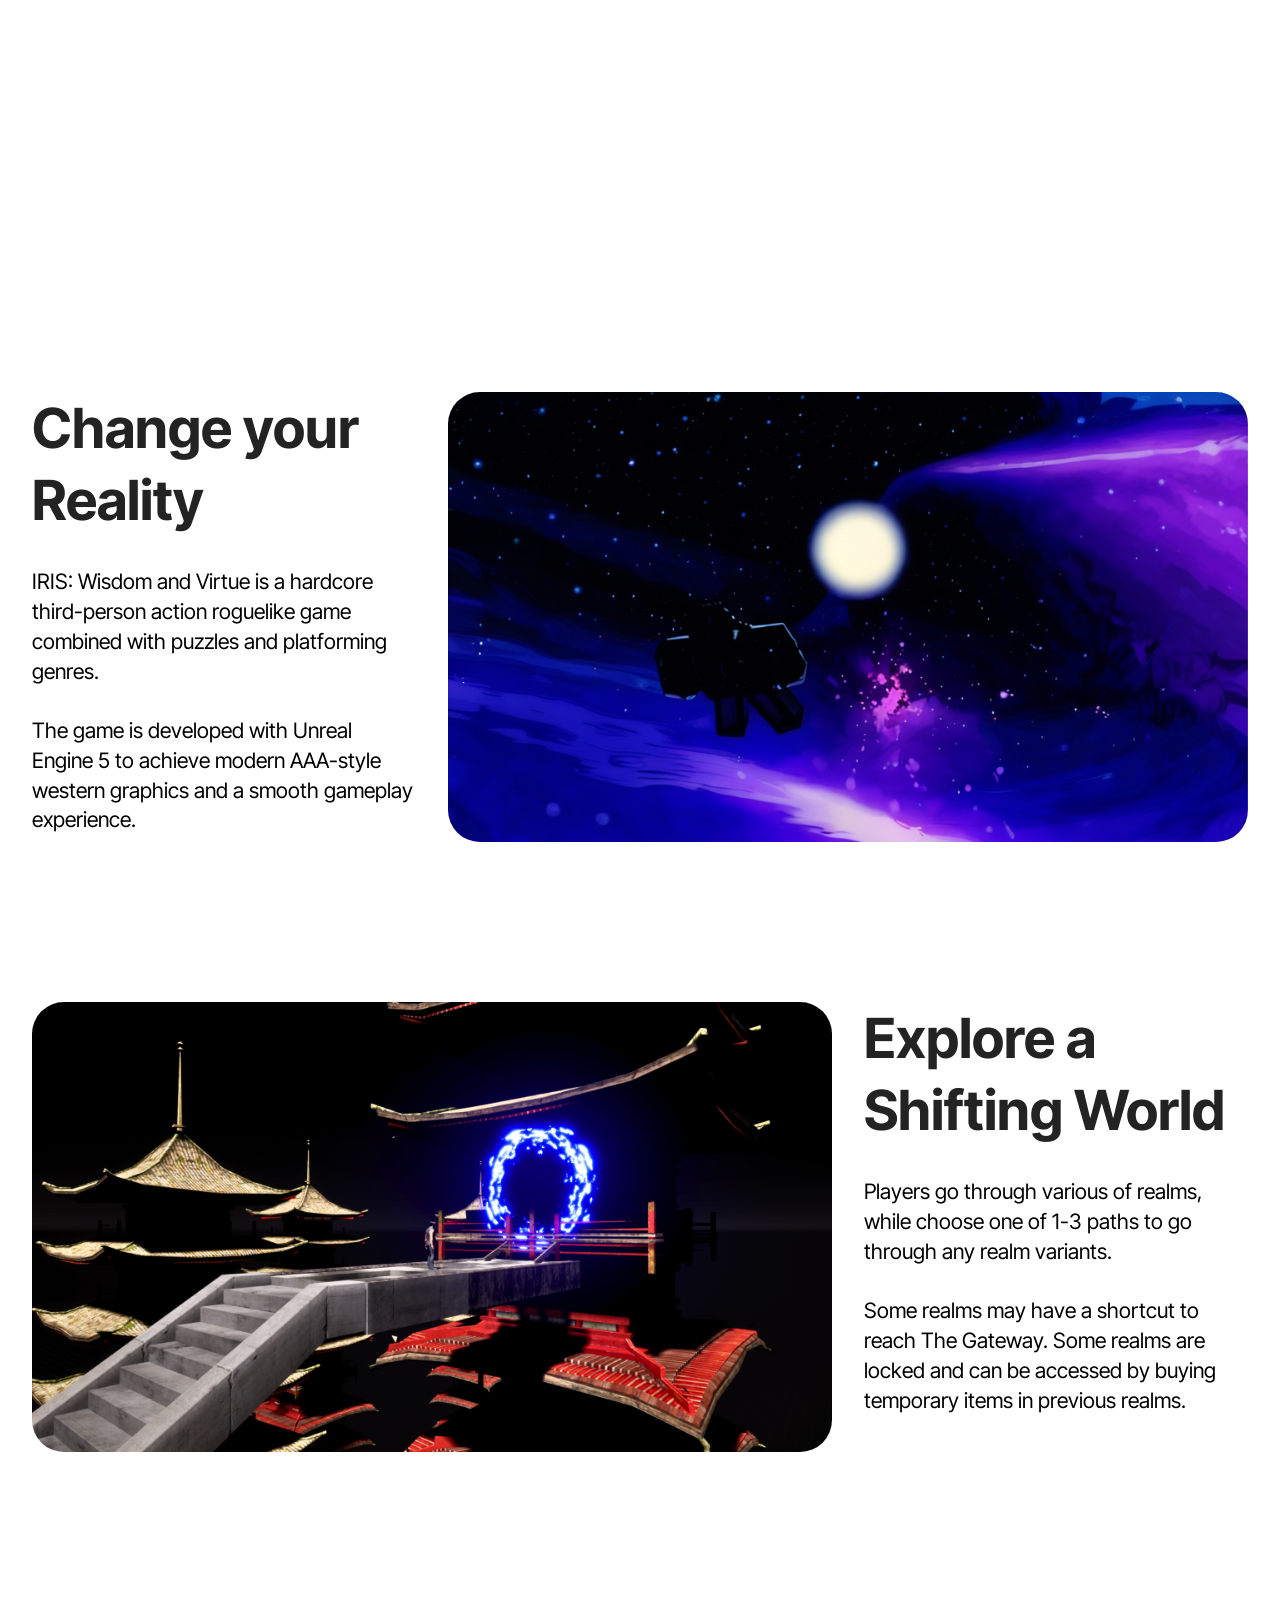
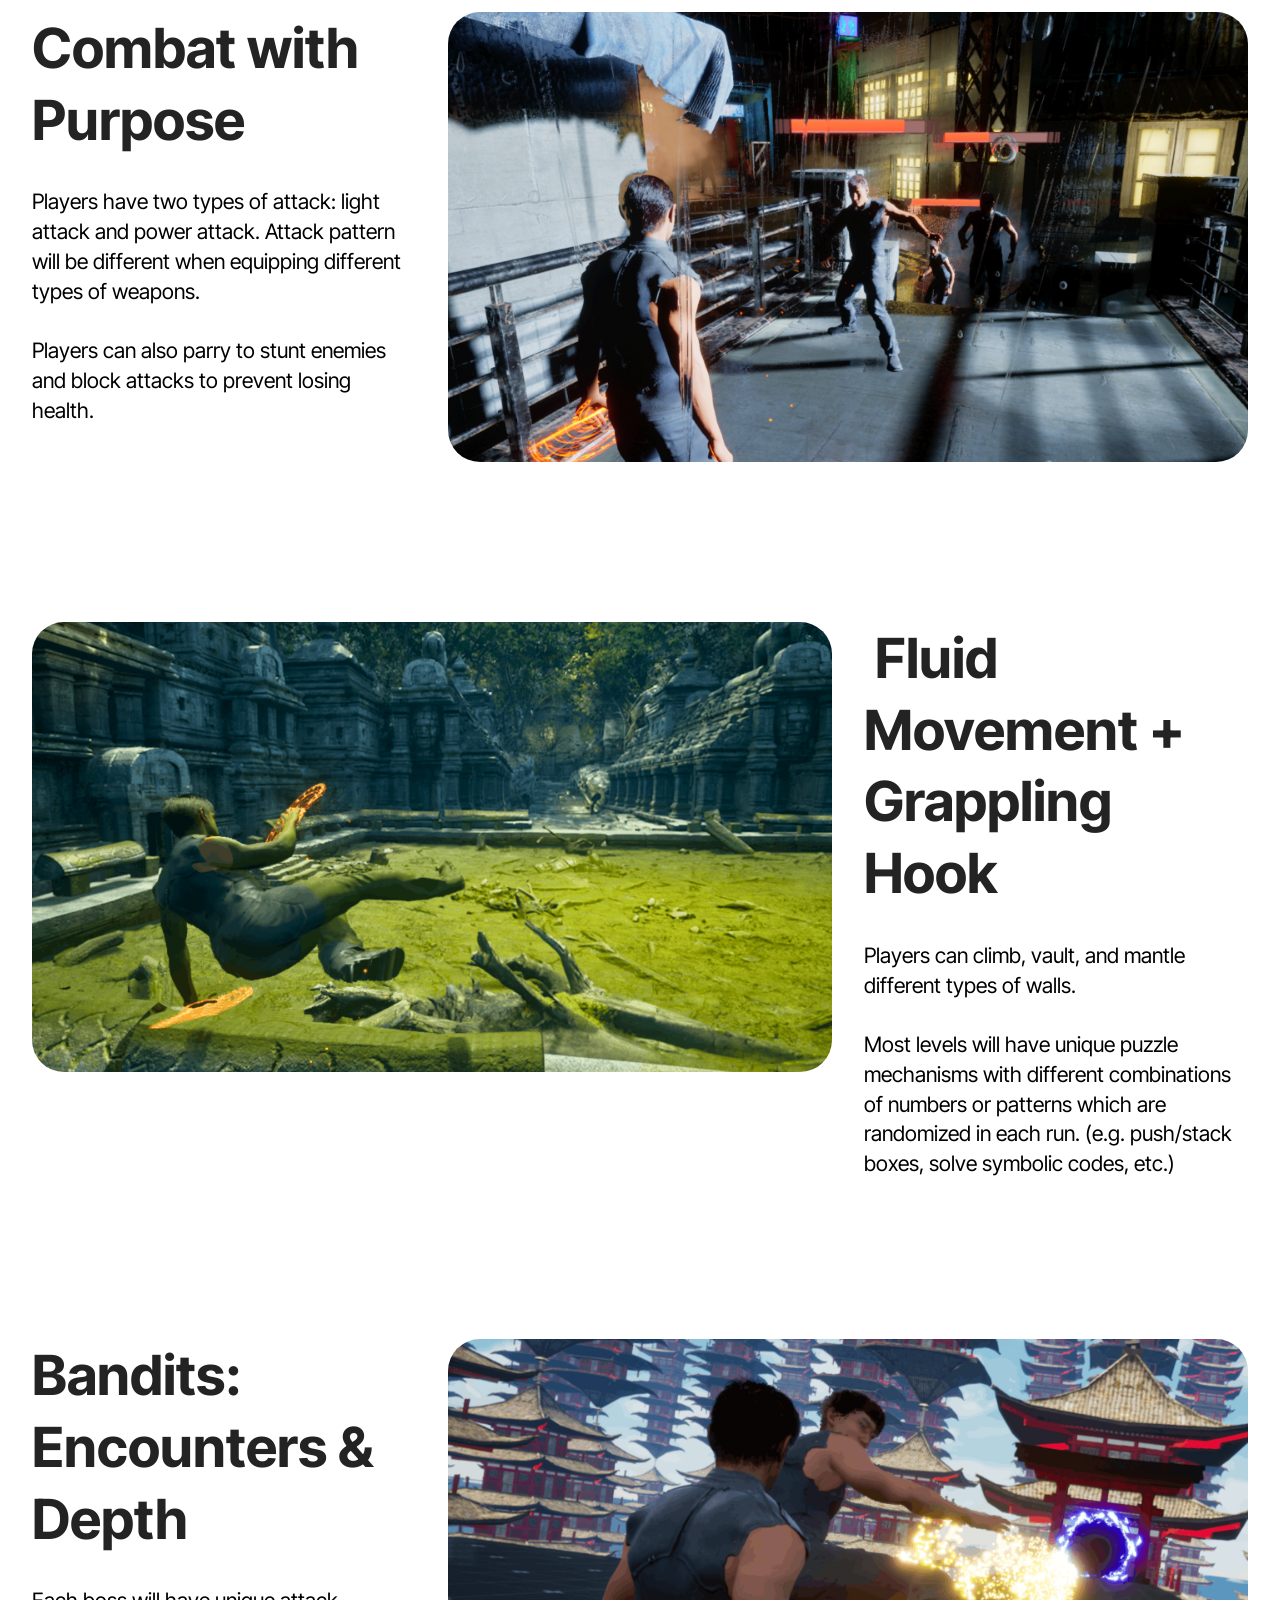
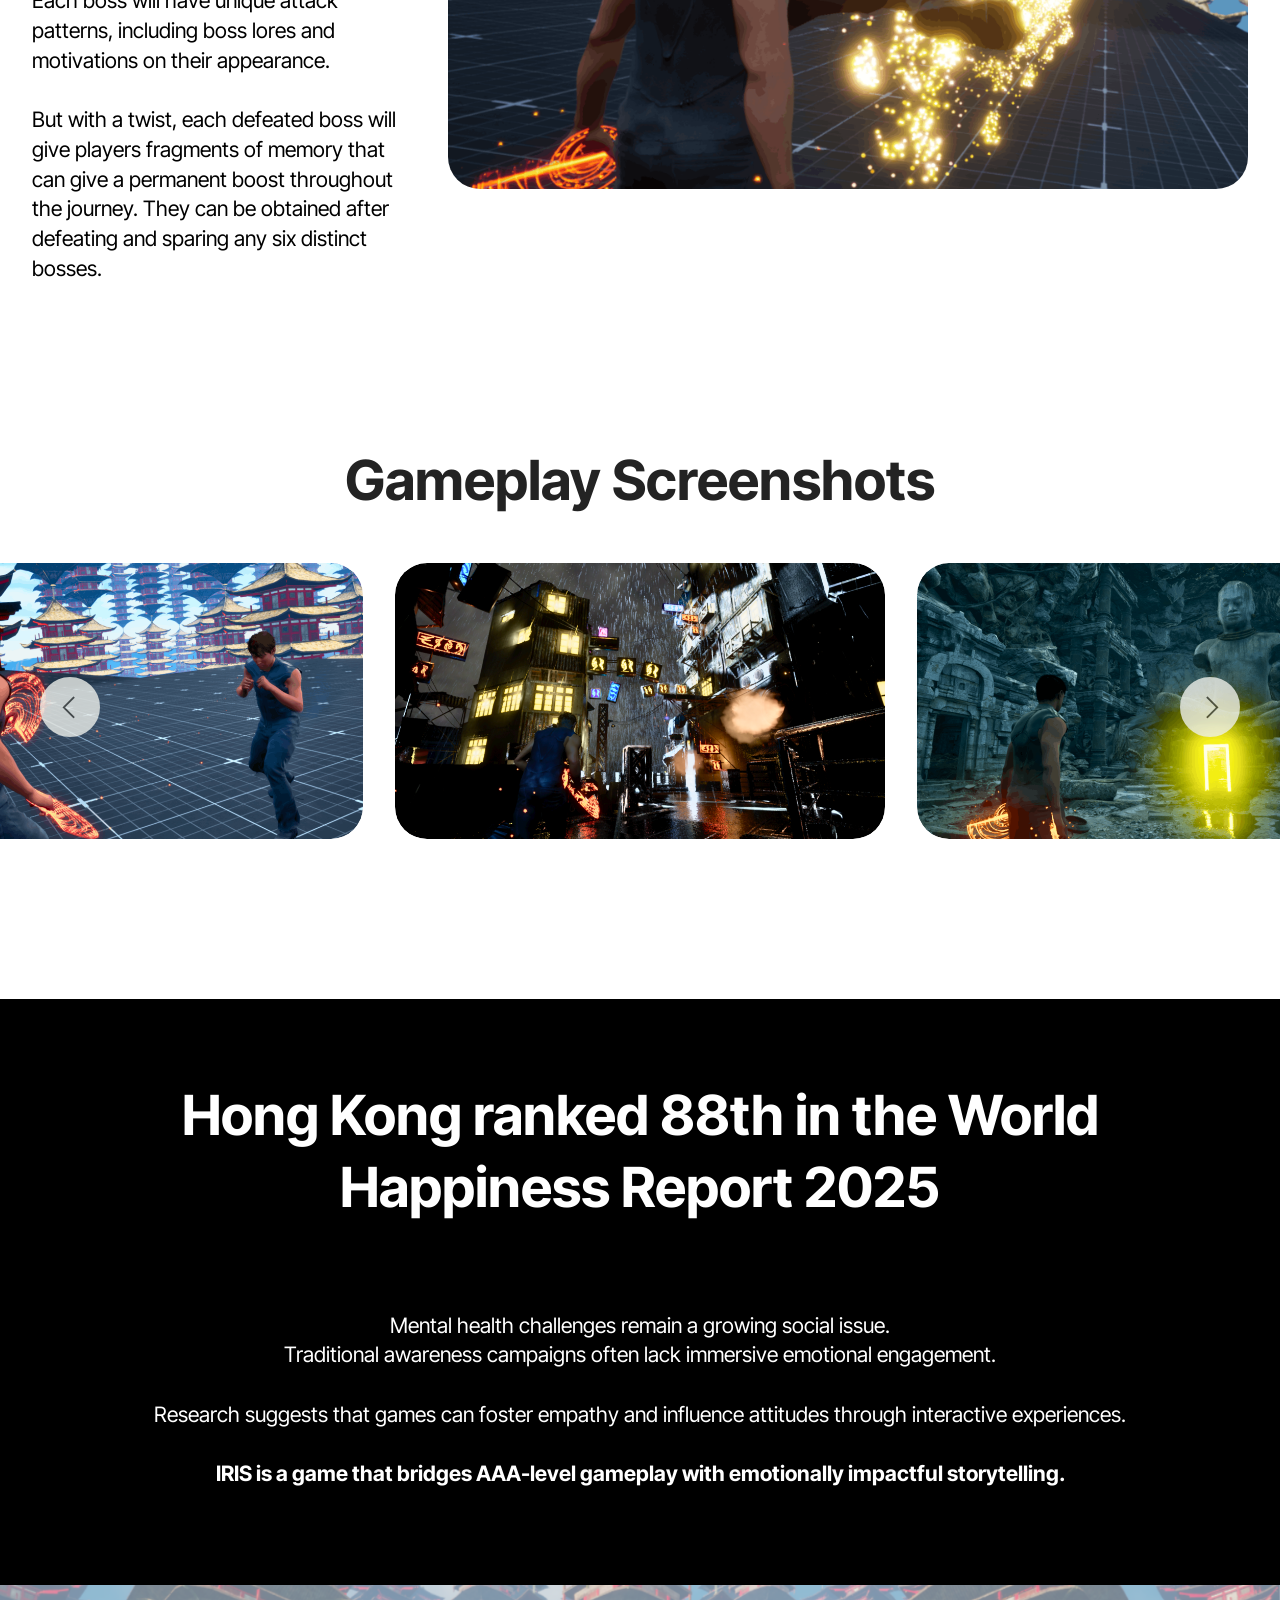
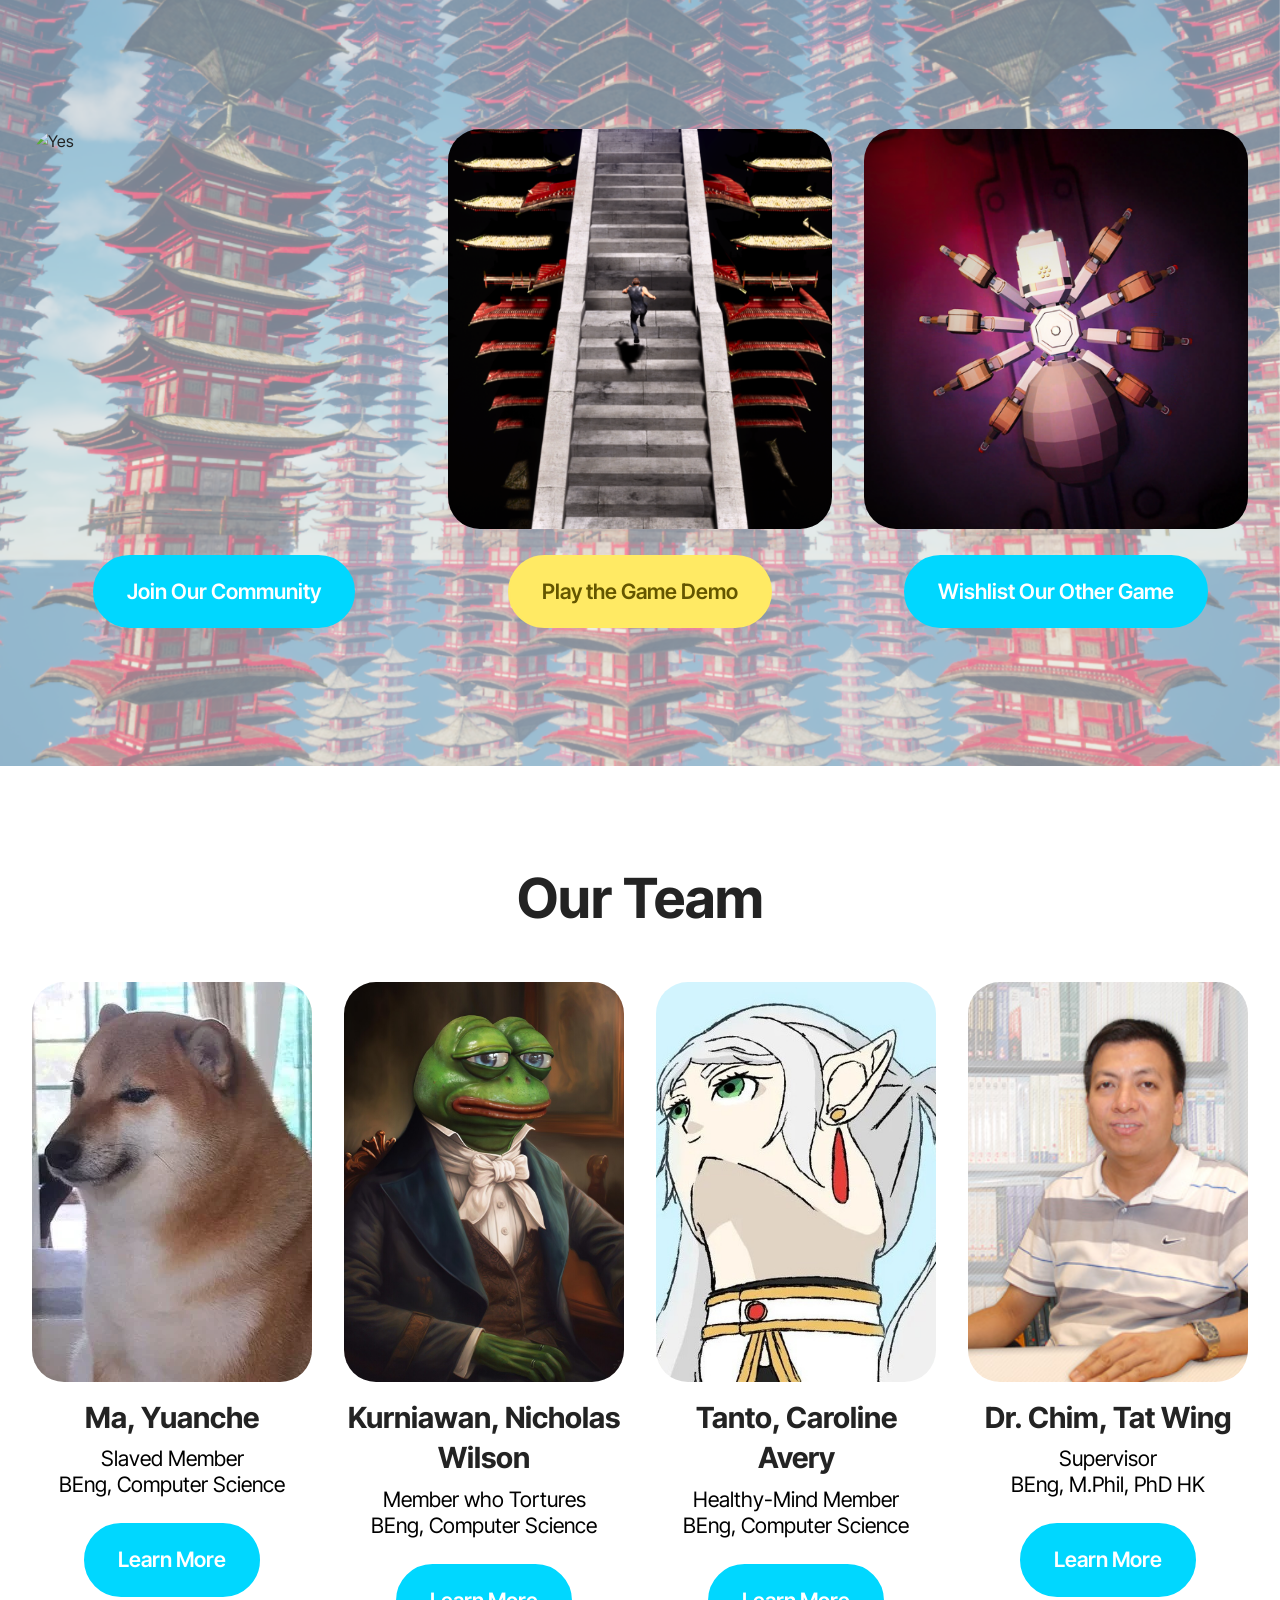
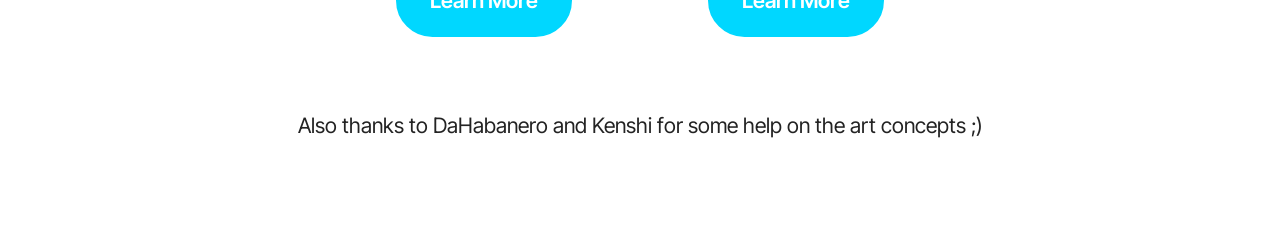
==== commit d3dd52cc: "y" ====
--- a/index.html
+++ b/index.html
@@ -20,7 +20,7 @@
   <link rel="stylesheet" href="assets/theme/css/style.css">
   <link rel="preload" href="https://fonts.googleapis.com/css?family=Inter+Tight:100,200,300,400,500,600,700,800,900,100i,200i,300i,400i,500i,600i,700i,800i,900i&display=swap" as="style" onload="this.onload=null;this.rel='stylesheet'">
   <noscript><link rel="stylesheet" href="https://fonts.googleapis.com/css?family=Inter+Tight:100,200,300,400,500,600,700,800,900,100i,200i,300i,400i,500i,600i,700i,800i,900i&display=swap"></noscript>
-  <link rel="preload" as="style" href="assets/mobirise/css/mbr-additional.css?v=BON60u"><link rel="stylesheet" href="assets/mobirise/css/mbr-additional.css?v=BON60u" type="text/css">
+  <link rel="preload" as="style" href="assets/mobirise/css/mbr-additional.css?v=q6etAI"><link rel="stylesheet" href="assets/mobirise/css/mbr-additional.css?v=q6etAI" type="text/css">
 
   
   
@@ -39,7 +39,7 @@
 						<img src="assets/images/spider-top-view.png" alt="Hehe" style="height: 3rem;">
 					</a>
 				</span>
-				<span class="navbar-caption-wrap"><a class="navbar-caption text-black display-4" href="https://mobiri.se">FYP25001</a></span>
+				<span class="navbar-caption-wrap"><a class="navbar-caption text-black text-primary display-4" href="https://nicknationgames.carrd.co/" target="_blank">FYP25001</a></span>
 			</div>
 			<button class="navbar-toggler" type="button" data-toggle="collapse" data-bs-toggle="collapse" data-target="#navbarSupportedContent" data-bs-target="#navbarSupportedContent" aria-controls="navbarNavAltMarkup" aria-expanded="false" aria-label="Toggle navigation">
 				<div class="hamburger">
@@ -97,13 +97,13 @@
 		</div>
 		<div class="row justify-content-center">
 			<div class="col-md-12 content-text mb-5">
-				<h5 class="mbr-section-title mbr-fonts-style display-1">
-					<strong>First Look Trailer (v1)</strong></h5>
+				<h5 class="mbr-section-title mbr-fonts-style display-2">
+					<strong>First Look Trailer (FYP Vers.)</strong></h5>
 				
 				
 
 			</div>
-			<div class="mbr-figure col-12 col-md-12"><iframe class="mbr-embedded-video" src="https://www.youtube.com/embed/TxGiz_L0Zss?rel=0&amp;amp;&amp;showinfo=0&amp;autoplay=0&amp;loop=0" width="1280" height="720" frameborder="0" allowfullscreen></iframe></div>
+			<div class="mbr-figure col-12 col-md-12"><iframe class="mbr-embedded-video" src="https://www.youtube.com/embed/xLAQZ35x4qs?rel=0&amp;amp;&amp;showinfo=0&amp;autoplay=0&amp;loop=0" width="1280" height="720" frameborder="0" allowfullscreen></iframe></div>
 		</div>
 	</div>
 </section>
@@ -474,7 +474,24 @@
 			</div>
 		</div>
 	</div>
-</section><section class="display-7" style="padding: 0;align-items: center;justify-content: center;flex-wrap: wrap;    align-content: center;display: flex;position: relative;height: 4rem;"><a href="https://mobiri.se/3026355" style="flex: 1 1;height: 4rem;position: absolute;width: 100%;z-index: 1;"><img alt="" style="height: 4rem;" src="[data-uri]"></a><p style="margin: 0;text-align: center;" class="display-7">&#8204;</p><a style="z-index:1" href="https://mobirise.com/offline-website-builder.html">Offline Website Builder</a></section><script src="assets/bootstrap/js/bootstrap.bundle.min.js"></script>  <script src="assets/parallax/jarallax.js"></script>  <script src="assets/smoothscroll/smooth-scroll.js"></script>  <script src="assets/ytplayer/index.js"></script>  <script src="assets/dropdown/js/navbar-dropdown.js"></script>  <script src="assets/playervimeo/vimeo_player.js"></script>  <script src="assets/embla/embla.min.js"></script>  <script src="assets/embla/script.js"></script>  <script src="assets/theme/js/script.js"></script>  
+</section>
+
+<section data-bs-version="5.1" class="article11 cid-vgxShHo6NV" id="article11-1i">
+    
+
+    
+    
+    <div class="container">
+        <div class="row justify-content-center">
+            <div class="title col-md-12 col-lg-10">
+                
+                <h4 class="mbr-section-subtitle align-center mbr-fonts-style mt-4 display-7">
+                Also thanks to DaHabanero and Kenshi for some help on the art concepts ;)</h4>
+                
+            </div>
+        </div>
+    </div>
+</section><section class="display-7" style="padding: 0;align-items: center;justify-content: center;flex-wrap: wrap;    align-content: center;display: flex;position: relative;height: 4rem;"><a href="https://mobiri.se/3026355" style="flex: 1 1;height: 4rem;position: absolute;width: 100%;z-index: 1;"><img alt="" style="height: 4rem;" src="[data-uri]"></a><p style="margin: 0;text-align: center;" class="display-7">&#8204;</p><a style="z-index:1" href="https://mobirise.com/builder/ai-website-creator.html">AI Website Creator</a></section><script src="assets/bootstrap/js/bootstrap.bundle.min.js"></script>  <script src="assets/parallax/jarallax.js"></script>  <script src="assets/smoothscroll/smooth-scroll.js"></script>  <script src="assets/ytplayer/index.js"></script>  <script src="assets/dropdown/js/navbar-dropdown.js"></script>  <script src="assets/playervimeo/vimeo_player.js"></script>  <script src="assets/embla/embla.min.js"></script>  <script src="assets/embla/script.js"></script>  <script src="assets/theme/js/script.js"></script>  
   
   
 </body>
--- a/assets/mobirise/css/mbr-additional.css
+++ b/assets/mobirise/css/mbr-additional.css
@@ -1351,7 +1351,7 @@
   }
 }
 .cid-vfVBydpLtD {
-  padding-top: 9rem;
+  padding-top: 10rem;
   padding-bottom: 1rem;
   background-color: #ffffff;
 }
@@ -1843,6 +1843,23 @@
 }
 .cid-uXyVDyy0Vz .content-head {
   max-width: 800px;
+}
+.cid-vgxShHo6NV {
+  padding-top: 0rem;
+  padding-bottom: 2rem;
+  background-color: #ffffff;
+}
+.cid-vgxShHo6NV .mbr-fallback-image.disabled {
+  display: none;
+}
+.cid-vgxShHo6NV .mbr-fallback-image {
+  display: block;
+  background-size: cover;
+  background-position: center center;
+  width: 100%;
+  height: 100%;
+  position: absolute;
+  top: 0;
 }
 .cid-vfVzOUqbAC {
   z-index: 1000;
@@ -3850,7 +3867,7 @@
 }
 .cid-vgoTFze3Vn {
   padding-top: 10rem;
-  padding-bottom: 4rem;
+  padding-bottom: 2rem;
   background-color: #ffffff;
 }
 .cid-vgoTFze3Vn .mbr-text {
@@ -3871,6 +3888,64 @@
 }
 .cid-vgoTFze3Vn .mbr-card-subtitle {
   color: #000000;
+}
+.cid-vgyRGL2T6q {
+  padding-top: 0rem;
+  padding-bottom: 6rem;
+  background-color: #ffffff;
+}
+.cid-vgyRGL2T6q .mbr-fallback-image.disabled {
+  display: none;
+}
+.cid-vgyRGL2T6q .mbr-fallback-image {
+  display: block;
+  background-size: cover;
+  background-position: center center;
+  width: 100%;
+  height: 100%;
+  position: absolute;
+  top: 0;
+}
+@media (max-width: 992px) {
+  .cid-vgyRGL2T6q .mbr-figure {
+    margin-top: 1.5rem;
+  }
+}
+.cid-vgyRGL2T6q .row {
+  align-items: center;
+}
+@media (min-width: 992px) {
+  .cid-vgyRGL2T6q .text-wrapper {
+    padding: 0 2rem;
+  }
+}
+.cid-vgyRGL2T6q .media-content,
+.cid-vgyRGL2T6q .mbr-figure {
+  align-self: center;
+}
+.cid-vgyRGL2T6q .mbr-figure iframe {
+  width: 100%;
+  border-radius: 2rem;
+  overflow: hidden;
+}
+.cid-vgyRGL2T6q .mbr-figure {
+  border-radius: 0rem;
+  overflow: hidden;
+}
+@media (min-width: 767px) {
+  .cid-vgyRGL2T6q .mbr-figure {
+    border-radius: 2rem;
+  }
+}
+.cid-vgyRGL2T6q .mbr-section-maintitle {
+  text-align: center;
+}
+.cid-vgyRGL2T6q .mbr-section-title {
+  text-align: left;
+}
+.cid-vgyRGL2T6q .mbr-text,
+.cid-vgyRGL2T6q .mbr-section-btn {
+  text-align: left;
 }
 .cid-vfVzOUqbAC {
   z-index: 1000;
@@ -4480,235 +4555,16 @@
     margin-bottom: 1rem;
   }
 }
-.cid-vgoZJL3wUe {
-  padding-top: 0rem;
-  padding-bottom: 0rem;
-  background-color: #ffffff;
-}
-.cid-vgoZJL3wUe .mbr-fallback-image.disabled {
-  display: none;
-}
-.cid-vgoZJL3wUe .mbr-fallback-image {
-  display: block;
-  background-size: cover;
-  background-position: center center;
-  width: 100%;
-  height: 100%;
-  position: absolute;
-  top: 0;
-}
-@media (max-width: 992px) {
-  .cid-vgoZJL3wUe .mbr-figure {
-    margin-top: 1.5rem;
-  }
-}
-.cid-vgoZJL3wUe .row {
-  align-items: center;
-}
-@media (min-width: 992px) {
-  .cid-vgoZJL3wUe .text-wrapper {
-    padding: 0 2rem;
-  }
-}
-.cid-vgoZJL3wUe .media-content,
-.cid-vgoZJL3wUe .mbr-figure {
-  align-self: center;
-}
-.cid-vgoZJL3wUe .mbr-figure iframe {
-  width: 100%;
-  border-radius: 2rem;
-  overflow: hidden;
-}
-.cid-vgoZJL3wUe .mbr-figure {
-  border-radius: 0rem;
-  overflow: hidden;
-}
-@media (min-width: 767px) {
-  .cid-vgoZJL3wUe .mbr-figure {
-    border-radius: 2rem;
-  }
-}
-.cid-vgoZJL3wUe .mbr-section-maintitle {
-  text-align: center;
-}
-.cid-vgoZJL3wUe .mbr-section-title {
-  text-align: left;
-}
-.cid-vgoZJL3wUe .mbr-text,
-.cid-vgoZJL3wUe .mbr-section-btn {
-  text-align: left;
-}
-.cid-vgp03UaGP6 {
-  padding-top: 0rem;
-  padding-bottom: 0rem;
-  background-color: #ffffff;
-}
-.cid-vgp03UaGP6 .mbr-fallback-image.disabled {
-  display: none;
-}
-.cid-vgp03UaGP6 .mbr-fallback-image {
-  display: block;
-  background-size: cover;
-  background-position: center center;
-  width: 100%;
-  height: 100%;
-  position: absolute;
-  top: 0;
-}
-@media (max-width: 992px) {
-  .cid-vgp03UaGP6 .mbr-figure {
-    margin-top: 1.5rem;
-  }
-}
-.cid-vgp03UaGP6 .row {
-  align-items: center;
-}
-@media (min-width: 992px) {
-  .cid-vgp03UaGP6 .text-wrapper {
-    padding: 0 2rem;
-  }
-}
-.cid-vgp03UaGP6 .media-content,
-.cid-vgp03UaGP6 .mbr-figure {
-  align-self: center;
-}
-.cid-vgp03UaGP6 .mbr-figure iframe {
-  width: 100%;
-  border-radius: 2rem;
-  overflow: hidden;
-}
-.cid-vgp03UaGP6 .mbr-figure {
-  border-radius: 0rem;
-  overflow: hidden;
-}
-@media (min-width: 767px) {
-  .cid-vgp03UaGP6 .mbr-figure {
-    border-radius: 2rem;
-  }
-}
-.cid-vgp03UaGP6 .mbr-section-maintitle {
-  text-align: center;
-}
-.cid-vgp03UaGP6 .mbr-section-title {
-  text-align: left;
-}
-.cid-vgp03UaGP6 .mbr-text,
-.cid-vgp03UaGP6 .mbr-section-btn {
-  text-align: left;
-}
-.cid-vgp0uWQcPi {
-  padding-top: 0rem;
-  padding-bottom: 0rem;
-  background-color: #ffffff;
-}
-.cid-vgp0uWQcPi .mbr-fallback-image.disabled {
-  display: none;
-}
-.cid-vgp0uWQcPi .mbr-fallback-image {
-  display: block;
-  background-size: cover;
-  background-position: center center;
-  width: 100%;
-  height: 100%;
-  position: absolute;
-  top: 0;
-}
-@media (max-width: 992px) {
-  .cid-vgp0uWQcPi .mbr-figure {
-    margin-top: 1.5rem;
-  }
-}
-.cid-vgp0uWQcPi .row {
-  align-items: center;
-}
-@media (min-width: 992px) {
-  .cid-vgp0uWQcPi .text-wrapper {
-    padding: 0 2rem;
-  }
-}
-.cid-vgp0uWQcPi .media-content,
-.cid-vgp0uWQcPi .mbr-figure {
-  align-self: center;
-}
-.cid-vgp0uWQcPi .mbr-figure iframe {
-  width: 100%;
-  border-radius: 2rem;
-  overflow: hidden;
-}
-.cid-vgp0uWQcPi .mbr-figure {
-  border-radius: 0rem;
-  overflow: hidden;
-}
-@media (min-width: 767px) {
-  .cid-vgp0uWQcPi .mbr-figure {
-    border-radius: 2rem;
-  }
-}
-.cid-vgp0uWQcPi .mbr-section-maintitle {
-  text-align: center;
-}
-.cid-vgp0uWQcPi .mbr-section-title {
-  text-align: left;
-}
-.cid-vgp0uWQcPi .mbr-text,
-.cid-vgp0uWQcPi .mbr-section-btn {
-  text-align: left;
-}
-.cid-vgoZuGaYJi {
-  padding-top: 0rem;
+.cid-vgyRmeyHIH {
+  padding-top: 1rem;
   padding-bottom: 6rem;
   background-color: #ffffff;
 }
-.cid-vgoZuGaYJi .mbr-fallback-image.disabled {
-  display: none;
-}
-.cid-vgoZuGaYJi .mbr-fallback-image {
-  display: block;
-  background-size: cover;
-  background-position: center center;
+.cid-vgyRmeyHIH .video-wrapper iframe {
   width: 100%;
-  height: 100%;
-  position: absolute;
-  top: 0;
-}
-@media (max-width: 992px) {
-  .cid-vgoZuGaYJi .mbr-figure {
-    margin-top: 1.5rem;
-  }
-}
-.cid-vgoZuGaYJi .row {
-  align-items: center;
-}
-@media (min-width: 992px) {
-  .cid-vgoZuGaYJi .text-wrapper {
-    padding: 0 2rem;
-  }
-}
-.cid-vgoZuGaYJi .media-content,
-.cid-vgoZuGaYJi .mbr-figure {
-  align-self: center;
-}
-.cid-vgoZuGaYJi .mbr-figure iframe {
-  width: 100%;
-  border-radius: 2rem;
-  overflow: hidden;
-}
-.cid-vgoZuGaYJi .mbr-figure {
-  border-radius: 0rem;
-  overflow: hidden;
-}
-@media (min-width: 767px) {
-  .cid-vgoZuGaYJi .mbr-figure {
-    border-radius: 2rem;
-  }
-}
-.cid-vgoZuGaYJi .mbr-section-maintitle {
+}
+.cid-vgyRmeyHIH .mbr-section-title,
+.cid-vgyRmeyHIH .mbr-section-subtitle,
+.cid-vgyRmeyHIH .mbr-text {
   text-align: center;
 }
-.cid-vgoZuGaYJi .mbr-section-title {
-  text-align: left;
-}
-.cid-vgoZuGaYJi .mbr-text,
-.cid-vgoZuGaYJi .mbr-section-btn {
-  text-align: left;
-}
--- a/assets/mobirise/css/mbr-additional.css
+++ b/assets/mobirise/css/mbr-additional.css
@@ -1351,7 +1351,7 @@
   }
 }
 .cid-vfVBydpLtD {
-  padding-top: 9rem;
+  padding-top: 10rem;
   padding-bottom: 1rem;
   background-color: #ffffff;
 }
@@ -1843,6 +1843,23 @@
 }
 .cid-uXyVDyy0Vz .content-head {
   max-width: 800px;
+}
+.cid-vgxShHo6NV {
+  padding-top: 0rem;
+  padding-bottom: 2rem;
+  background-color: #ffffff;
+}
+.cid-vgxShHo6NV .mbr-fallback-image.disabled {
+  display: none;
+}
+.cid-vgxShHo6NV .mbr-fallback-image {
+  display: block;
+  background-size: cover;
+  background-position: center center;
+  width: 100%;
+  height: 100%;
+  position: absolute;
+  top: 0;
 }
 .cid-vfVzOUqbAC {
   z-index: 1000;
@@ -3850,7 +3867,7 @@
 }
 .cid-vgoTFze3Vn {
   padding-top: 10rem;
-  padding-bottom: 4rem;
+  padding-bottom: 2rem;
   background-color: #ffffff;
 }
 .cid-vgoTFze3Vn .mbr-text {
@@ -3871,6 +3888,64 @@
 }
 .cid-vgoTFze3Vn .mbr-card-subtitle {
   color: #000000;
+}
+.cid-vgyRGL2T6q {
+  padding-top: 0rem;
+  padding-bottom: 6rem;
+  background-color: #ffffff;
+}
+.cid-vgyRGL2T6q .mbr-fallback-image.disabled {
+  display: none;
+}
+.cid-vgyRGL2T6q .mbr-fallback-image {
+  display: block;
+  background-size: cover;
+  background-position: center center;
+  width: 100%;
+  height: 100%;
+  position: absolute;
+  top: 0;
+}
+@media (max-width: 992px) {
+  .cid-vgyRGL2T6q .mbr-figure {
+    margin-top: 1.5rem;
+  }
+}
+.cid-vgyRGL2T6q .row {
+  align-items: center;
+}
+@media (min-width: 992px) {
+  .cid-vgyRGL2T6q .text-wrapper {
+    padding: 0 2rem;
+  }
+}
+.cid-vgyRGL2T6q .media-content,
+.cid-vgyRGL2T6q .mbr-figure {
+  align-self: center;
+}
+.cid-vgyRGL2T6q .mbr-figure iframe {
+  width: 100%;
+  border-radius: 2rem;
+  overflow: hidden;
+}
+.cid-vgyRGL2T6q .mbr-figure {
+  border-radius: 0rem;
+  overflow: hidden;
+}
+@media (min-width: 767px) {
+  .cid-vgyRGL2T6q .mbr-figure {
+    border-radius: 2rem;
+  }
+}
+.cid-vgyRGL2T6q .mbr-section-maintitle {
+  text-align: center;
+}
+.cid-vgyRGL2T6q .mbr-section-title {
+  text-align: left;
+}
+.cid-vgyRGL2T6q .mbr-text,
+.cid-vgyRGL2T6q .mbr-section-btn {
+  text-align: left;
 }
 .cid-vfVzOUqbAC {
   z-index: 1000;
@@ -4480,235 +4555,16 @@
     margin-bottom: 1rem;
   }
 }
-.cid-vgoZJL3wUe {
-  padding-top: 0rem;
-  padding-bottom: 0rem;
-  background-color: #ffffff;
-}
-.cid-vgoZJL3wUe .mbr-fallback-image.disabled {
-  display: none;
-}
-.cid-vgoZJL3wUe .mbr-fallback-image {
-  display: block;
-  background-size: cover;
-  background-position: center center;
-  width: 100%;
-  height: 100%;
-  position: absolute;
-  top: 0;
-}
-@media (max-width: 992px) {
-  .cid-vgoZJL3wUe .mbr-figure {
-    margin-top: 1.5rem;
-  }
-}
-.cid-vgoZJL3wUe .row {
-  align-items: center;
-}
-@media (min-width: 992px) {
-  .cid-vgoZJL3wUe .text-wrapper {
-    padding: 0 2rem;
-  }
-}
-.cid-vgoZJL3wUe .media-content,
-.cid-vgoZJL3wUe .mbr-figure {
-  align-self: center;
-}
-.cid-vgoZJL3wUe .mbr-figure iframe {
-  width: 100%;
-  border-radius: 2rem;
-  overflow: hidden;
-}
-.cid-vgoZJL3wUe .mbr-figure {
-  border-radius: 0rem;
-  overflow: hidden;
-}
-@media (min-width: 767px) {
-  .cid-vgoZJL3wUe .mbr-figure {
-    border-radius: 2rem;
-  }
-}
-.cid-vgoZJL3wUe .mbr-section-maintitle {
-  text-align: center;
-}
-.cid-vgoZJL3wUe .mbr-section-title {
-  text-align: left;
-}
-.cid-vgoZJL3wUe .mbr-text,
-.cid-vgoZJL3wUe .mbr-section-btn {
-  text-align: left;
-}
-.cid-vgp03UaGP6 {
-  padding-top: 0rem;
-  padding-bottom: 0rem;
-  background-color: #ffffff;
-}
-.cid-vgp03UaGP6 .mbr-fallback-image.disabled {
-  display: none;
-}
-.cid-vgp03UaGP6 .mbr-fallback-image {
-  display: block;
-  background-size: cover;
-  background-position: center center;
-  width: 100%;
-  height: 100%;
-  position: absolute;
-  top: 0;
-}
-@media (max-width: 992px) {
-  .cid-vgp03UaGP6 .mbr-figure {
-    margin-top: 1.5rem;
-  }
-}
-.cid-vgp03UaGP6 .row {
-  align-items: center;
-}
-@media (min-width: 992px) {
-  .cid-vgp03UaGP6 .text-wrapper {
-    padding: 0 2rem;
-  }
-}
-.cid-vgp03UaGP6 .media-content,
-.cid-vgp03UaGP6 .mbr-figure {
-  align-self: center;
-}
-.cid-vgp03UaGP6 .mbr-figure iframe {
-  width: 100%;
-  border-radius: 2rem;
-  overflow: hidden;
-}
-.cid-vgp03UaGP6 .mbr-figure {
-  border-radius: 0rem;
-  overflow: hidden;
-}
-@media (min-width: 767px) {
-  .cid-vgp03UaGP6 .mbr-figure {
-    border-radius: 2rem;
-  }
-}
-.cid-vgp03UaGP6 .mbr-section-maintitle {
-  text-align: center;
-}
-.cid-vgp03UaGP6 .mbr-section-title {
-  text-align: left;
-}
-.cid-vgp03UaGP6 .mbr-text,
-.cid-vgp03UaGP6 .mbr-section-btn {
-  text-align: left;
-}
-.cid-vgp0uWQcPi {
-  padding-top: 0rem;
-  padding-bottom: 0rem;
-  background-color: #ffffff;
-}
-.cid-vgp0uWQcPi .mbr-fallback-image.disabled {
-  display: none;
-}
-.cid-vgp0uWQcPi .mbr-fallback-image {
-  display: block;
-  background-size: cover;
-  background-position: center center;
-  width: 100%;
-  height: 100%;
-  position: absolute;
-  top: 0;
-}
-@media (max-width: 992px) {
-  .cid-vgp0uWQcPi .mbr-figure {
-    margin-top: 1.5rem;
-  }
-}
-.cid-vgp0uWQcPi .row {
-  align-items: center;
-}
-@media (min-width: 992px) {
-  .cid-vgp0uWQcPi .text-wrapper {
-    padding: 0 2rem;
-  }
-}
-.cid-vgp0uWQcPi .media-content,
-.cid-vgp0uWQcPi .mbr-figure {
-  align-self: center;
-}
-.cid-vgp0uWQcPi .mbr-figure iframe {
-  width: 100%;
-  border-radius: 2rem;
-  overflow: hidden;
-}
-.cid-vgp0uWQcPi .mbr-figure {
-  border-radius: 0rem;
-  overflow: hidden;
-}
-@media (min-width: 767px) {
-  .cid-vgp0uWQcPi .mbr-figure {
-    border-radius: 2rem;
-  }
-}
-.cid-vgp0uWQcPi .mbr-section-maintitle {
-  text-align: center;
-}
-.cid-vgp0uWQcPi .mbr-section-title {
-  text-align: left;
-}
-.cid-vgp0uWQcPi .mbr-text,
-.cid-vgp0uWQcPi .mbr-section-btn {
-  text-align: left;
-}
-.cid-vgoZuGaYJi {
-  padding-top: 0rem;
+.cid-vgyRmeyHIH {
+  padding-top: 1rem;
   padding-bottom: 6rem;
   background-color: #ffffff;
 }
-.cid-vgoZuGaYJi .mbr-fallback-image.disabled {
-  display: none;
-}
-.cid-vgoZuGaYJi .mbr-fallback-image {
-  display: block;
-  background-size: cover;
-  background-position: center center;
+.cid-vgyRmeyHIH .video-wrapper iframe {
   width: 100%;
-  height: 100%;
-  position: absolute;
-  top: 0;
-}
-@media (max-width: 992px) {
-  .cid-vgoZuGaYJi .mbr-figure {
-    margin-top: 1.5rem;
-  }
-}
-.cid-vgoZuGaYJi .row {
-  align-items: center;
-}
-@media (min-width: 992px) {
-  .cid-vgoZuGaYJi .text-wrapper {
-    padding: 0 2rem;
-  }
-}
-.cid-vgoZuGaYJi .media-content,
-.cid-vgoZuGaYJi .mbr-figure {
-  align-self: center;
-}
-.cid-vgoZuGaYJi .mbr-figure iframe {
-  width: 100%;
-  border-radius: 2rem;
-  overflow: hidden;
-}
-.cid-vgoZuGaYJi .mbr-figure {
-  border-radius: 0rem;
-  overflow: hidden;
-}
-@media (min-width: 767px) {
-  .cid-vgoZuGaYJi .mbr-figure {
-    border-radius: 2rem;
-  }
-}
-.cid-vgoZuGaYJi .mbr-section-maintitle {
+}
+.cid-vgyRmeyHIH .mbr-section-title,
+.cid-vgyRmeyHIH .mbr-section-subtitle,
+.cid-vgyRmeyHIH .mbr-text {
   text-align: center;
 }
-.cid-vgoZuGaYJi .mbr-section-title {
-  text-align: left;
-}
-.cid-vgoZuGaYJi .mbr-text,
-.cid-vgoZuGaYJi .mbr-section-btn {
-  text-align: left;
-}
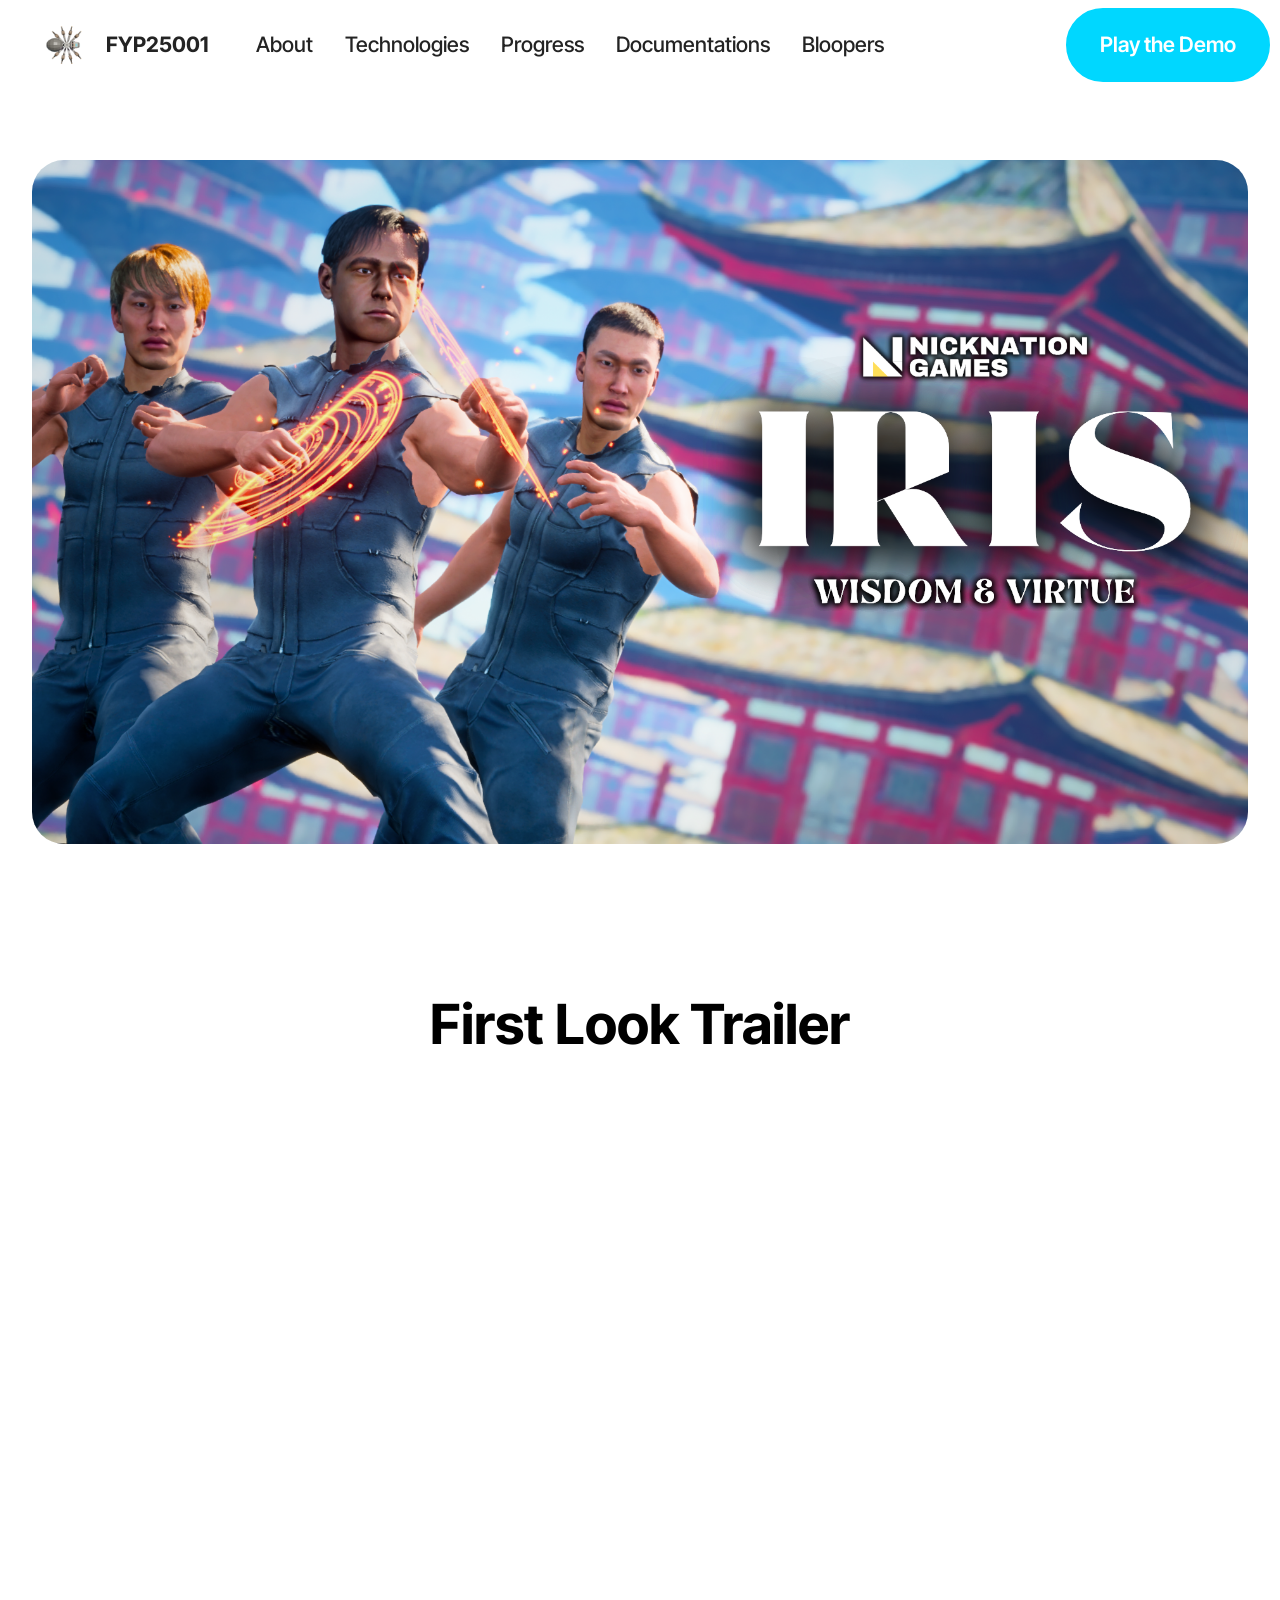
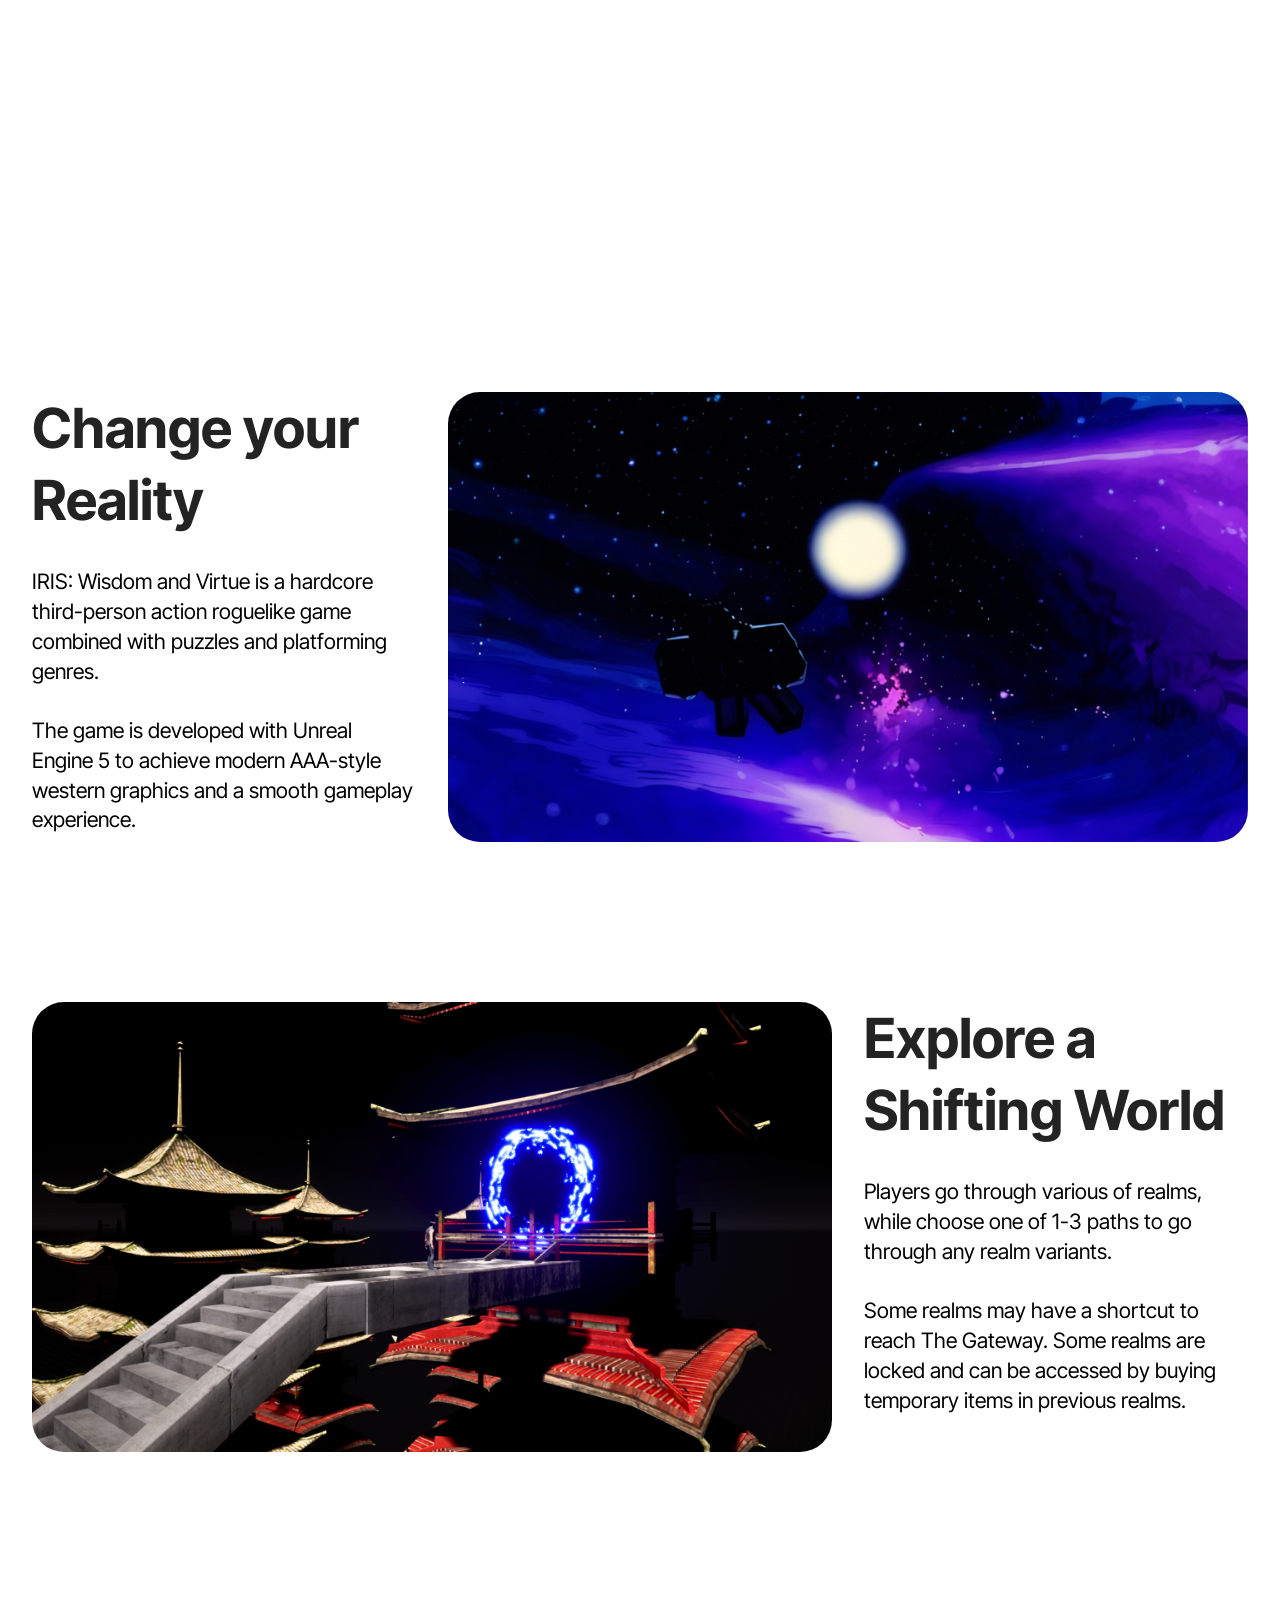
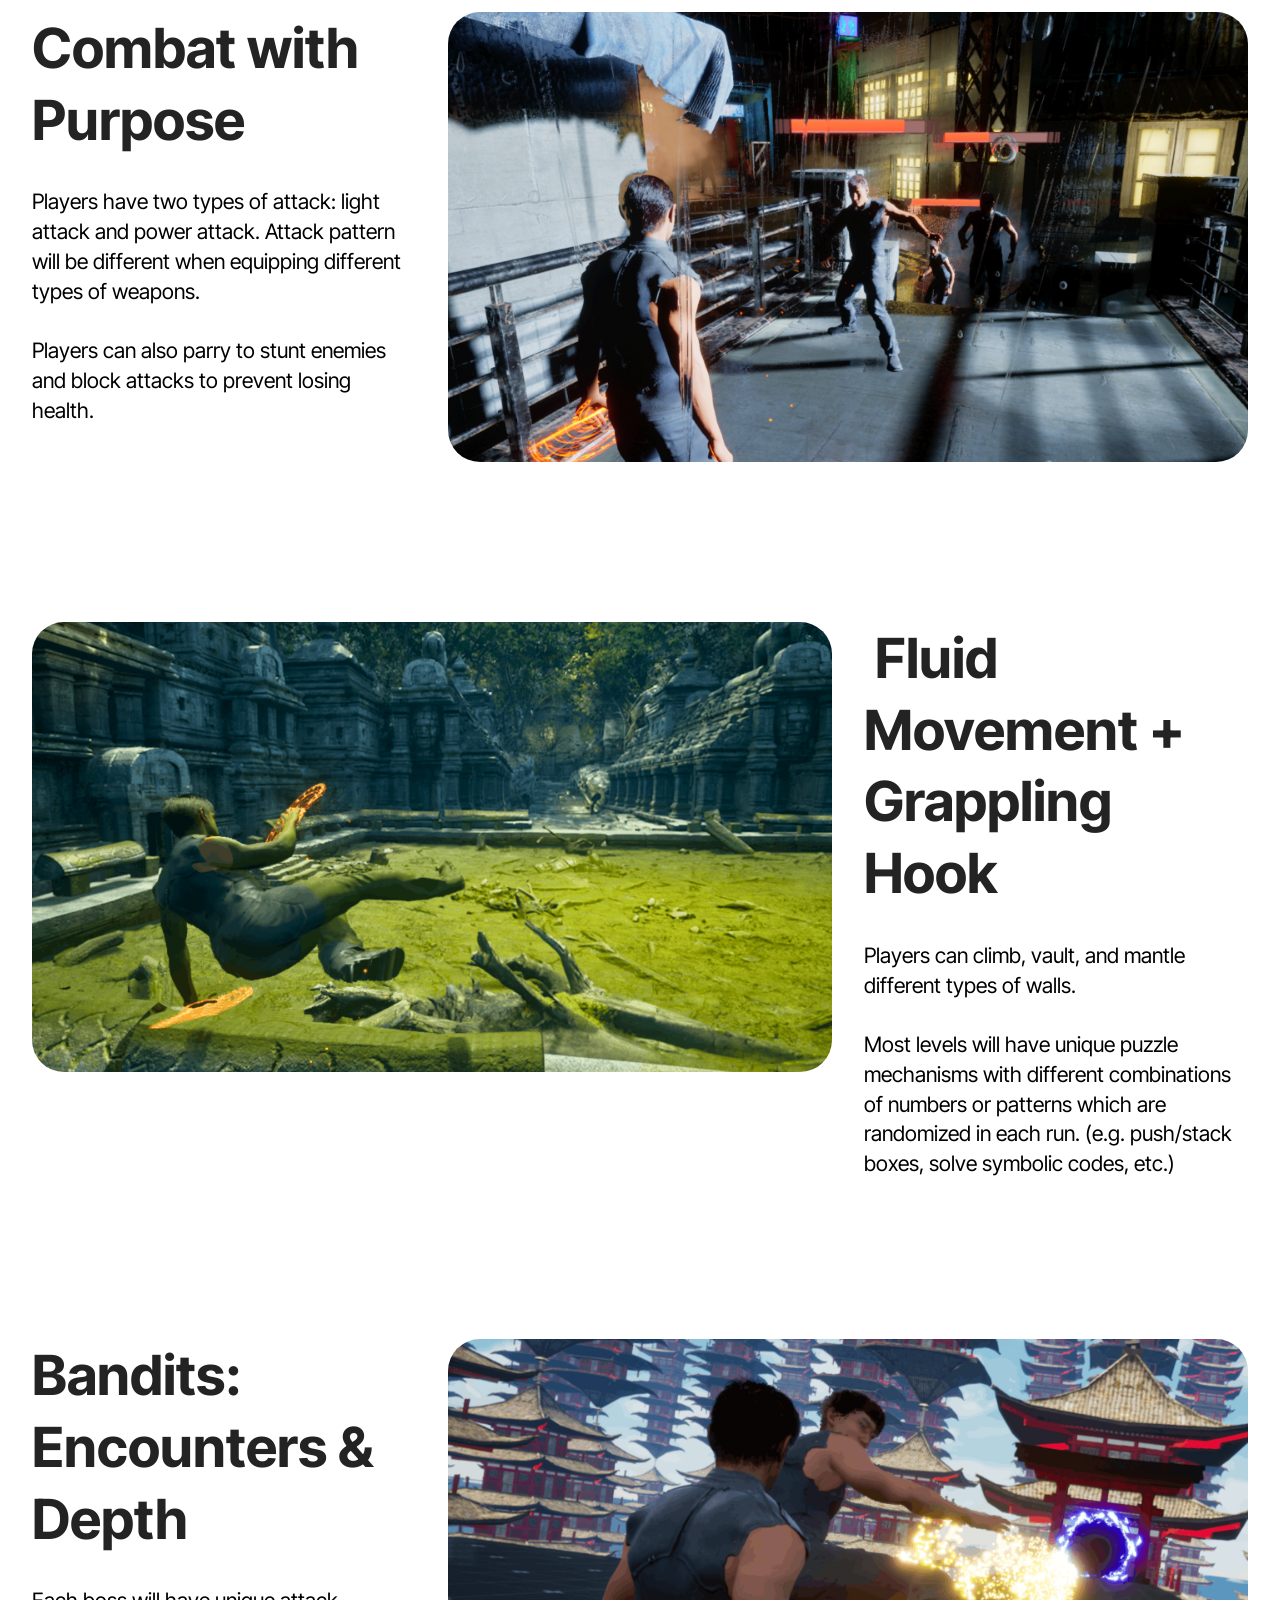
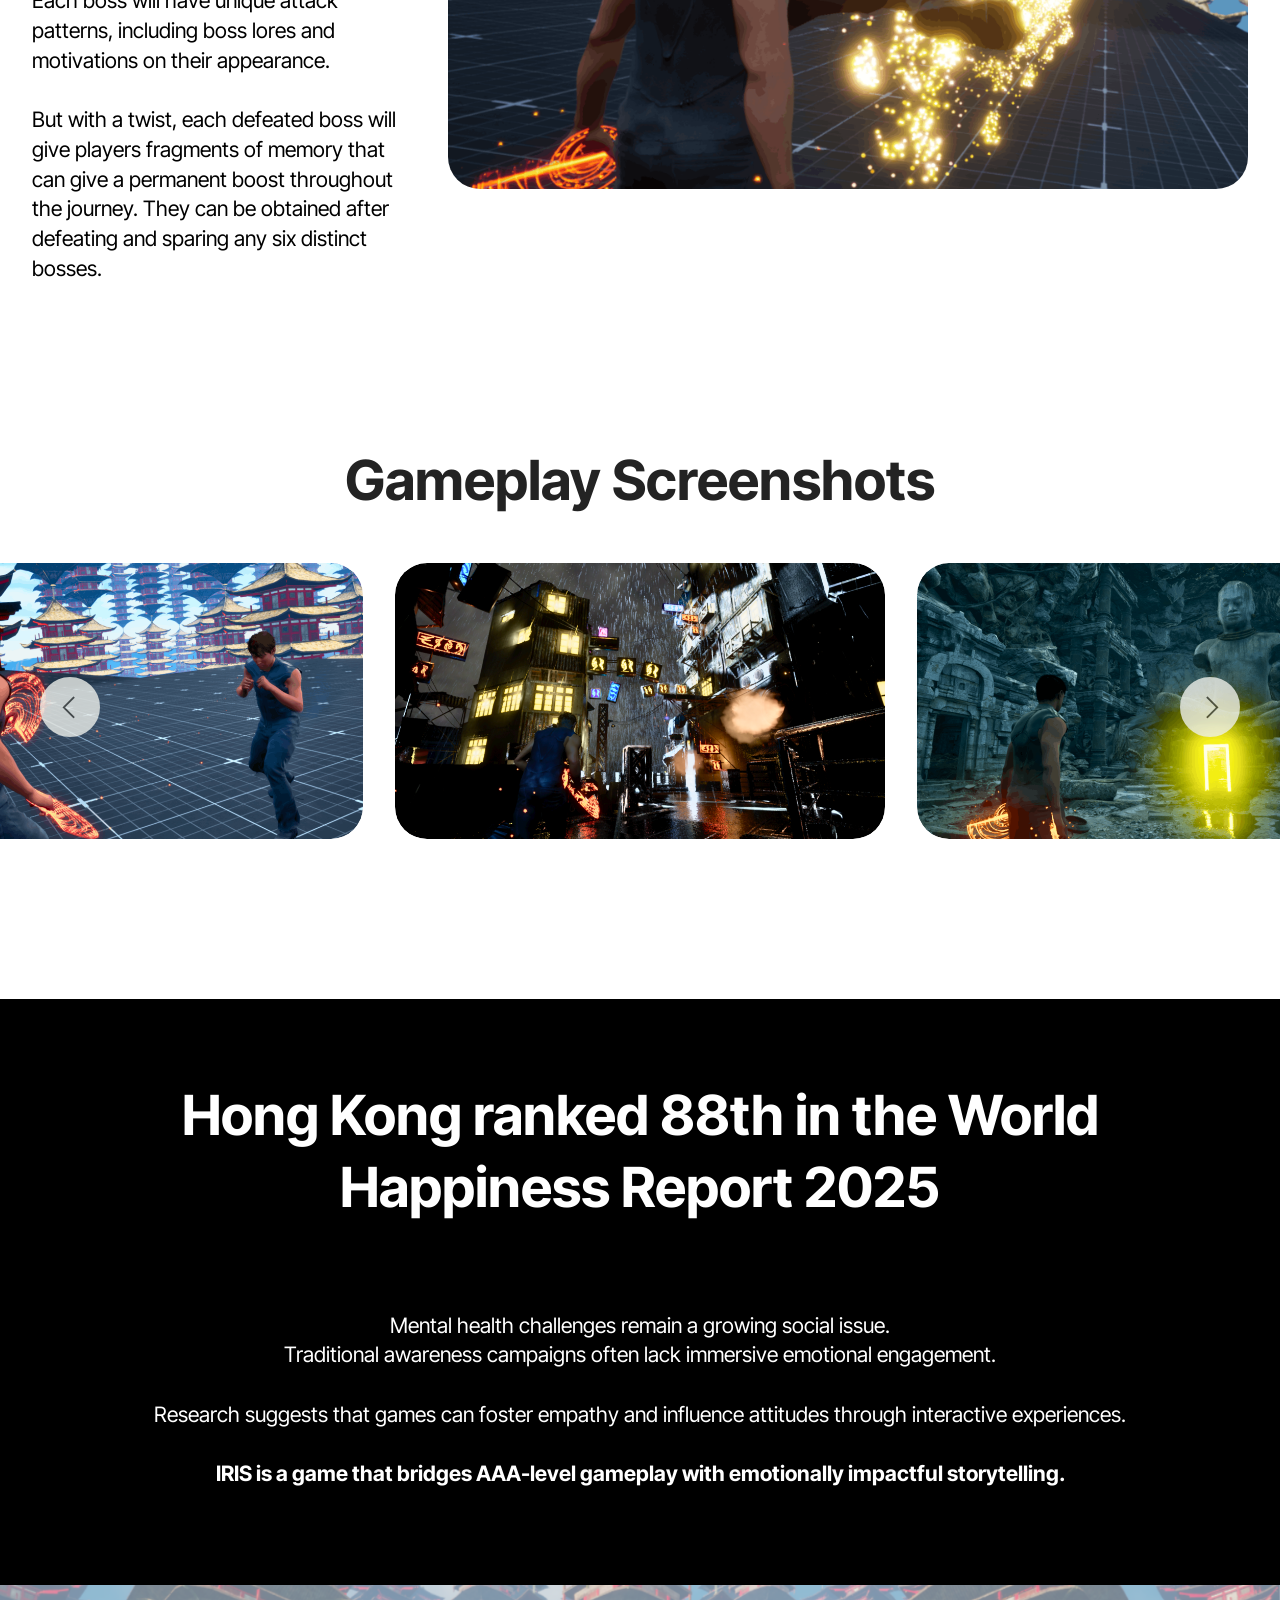
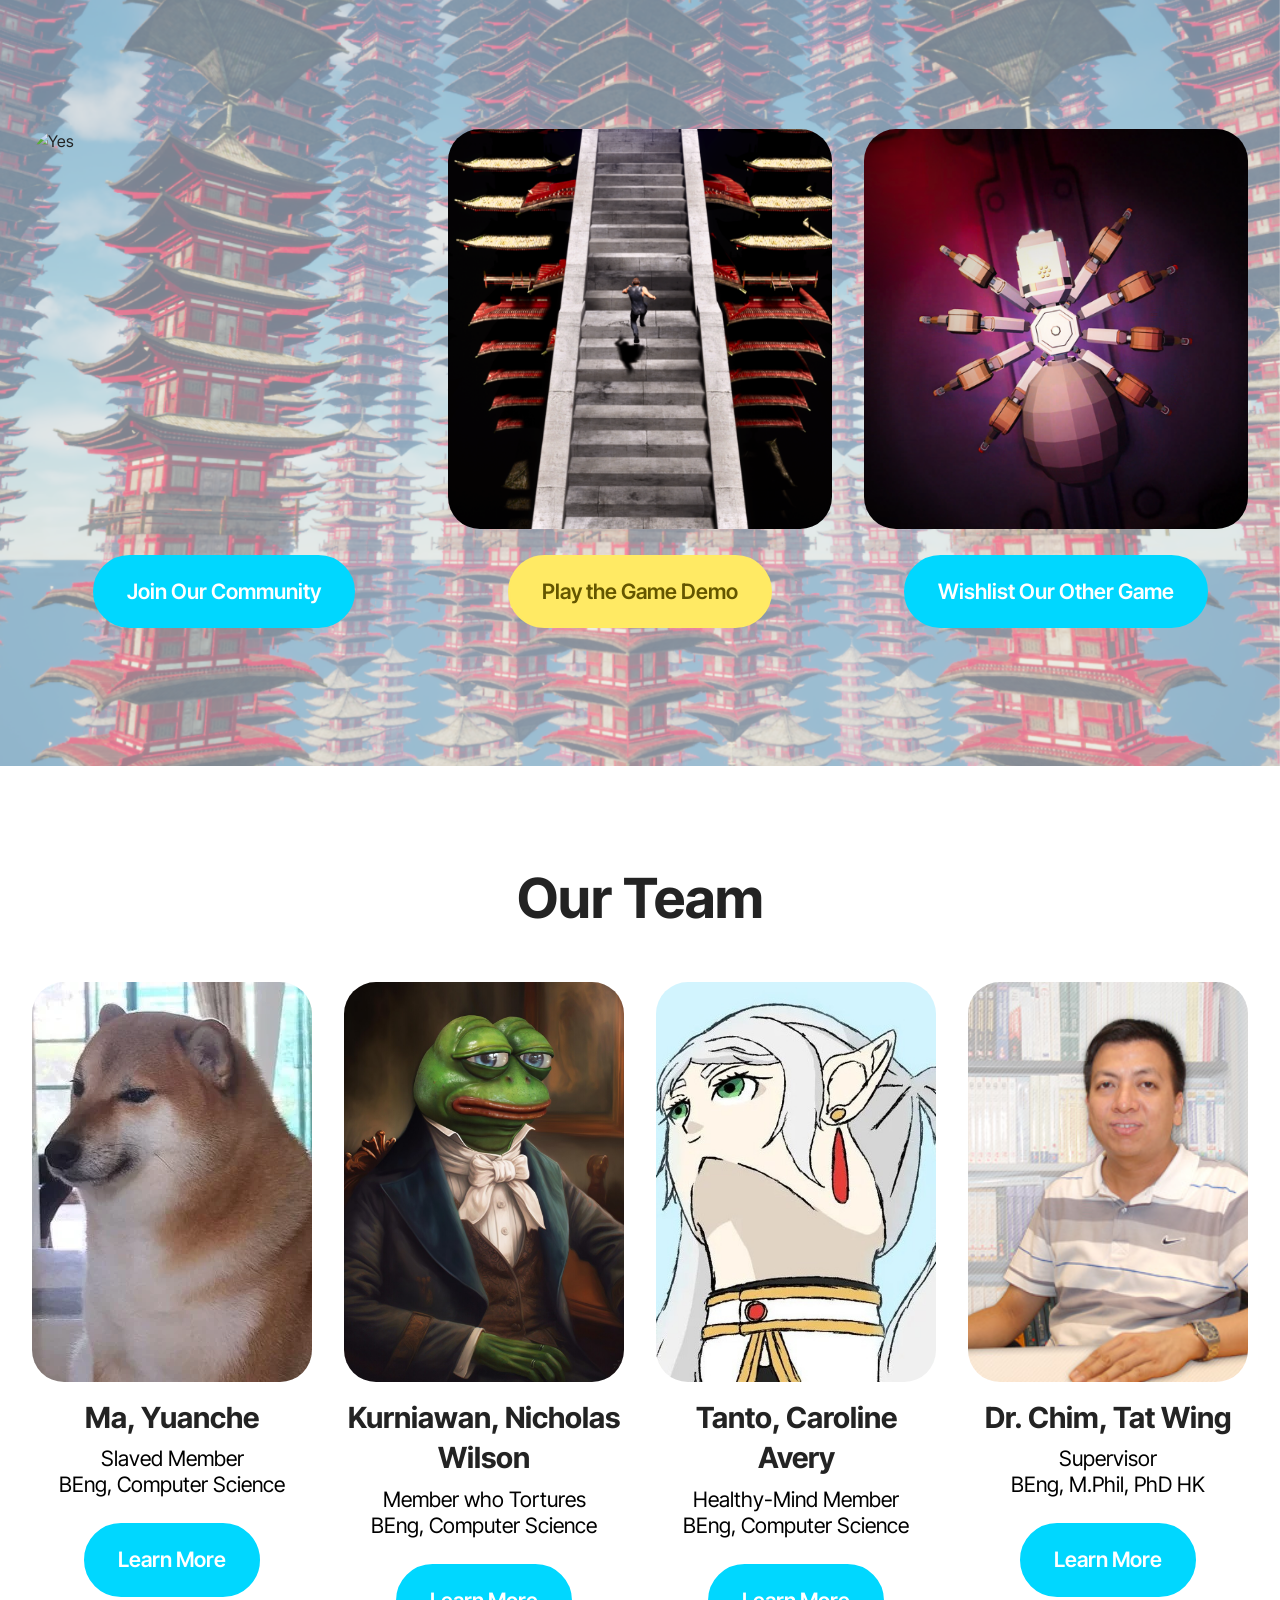
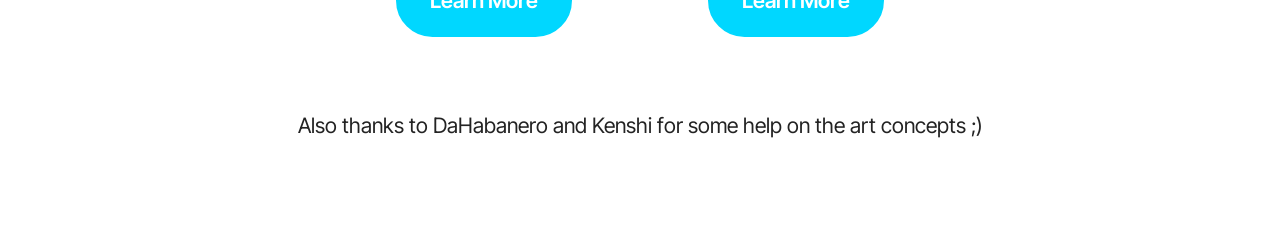
==== commit 0dc0bd44: "a" ====
--- a/index.html
+++ b/index.html
@@ -20,7 +20,7 @@
   <link rel="stylesheet" href="assets/theme/css/style.css">
   <link rel="preload" href="https://fonts.googleapis.com/css?family=Inter+Tight:100,200,300,400,500,600,700,800,900,100i,200i,300i,400i,500i,600i,700i,800i,900i&display=swap" as="style" onload="this.onload=null;this.rel='stylesheet'">
   <noscript><link rel="stylesheet" href="https://fonts.googleapis.com/css?family=Inter+Tight:100,200,300,400,500,600,700,800,900,100i,200i,300i,400i,500i,600i,700i,800i,900i&display=swap"></noscript>
-  <link rel="preload" as="style" href="assets/mobirise/css/mbr-additional.css?v=q6etAI"><link rel="stylesheet" href="assets/mobirise/css/mbr-additional.css?v=q6etAI" type="text/css">
+  <link rel="preload" as="style" href="assets/mobirise/css/mbr-additional.css?v=xMtDm9"><link rel="stylesheet" href="assets/mobirise/css/mbr-additional.css?v=xMtDm9" type="text/css">
 
   
   
@@ -98,12 +98,12 @@
 		<div class="row justify-content-center">
 			<div class="col-md-12 content-text mb-5">
 				<h5 class="mbr-section-title mbr-fonts-style display-2">
-					<strong>First Look Trailer (FYP Vers.)</strong></h5>
+					<strong>First Look Trailer</strong></h5>
 				
 				
 
 			</div>
-			<div class="mbr-figure col-12 col-md-12"><iframe class="mbr-embedded-video" src="https://www.youtube.com/embed/xLAQZ35x4qs?rel=0&amp;amp;&amp;showinfo=0&amp;autoplay=0&amp;loop=0" width="1280" height="720" frameborder="0" allowfullscreen></iframe></div>
+			<div class="mbr-figure col-12 col-md-12"><iframe class="mbr-embedded-video" src="https://www.youtube.com/embed/S_766uYrAxc?rel=0&amp;amp;&amp;showinfo=0&amp;autoplay=0&amp;loop=0" width="1280" height="720" frameborder="0" allowfullscreen></iframe></div>
 		</div>
 	</div>
 </section>
@@ -491,7 +491,7 @@
             </div>
         </div>
     </div>
-</section><section class="display-7" style="padding: 0;align-items: center;justify-content: center;flex-wrap: wrap;    align-content: center;display: flex;position: relative;height: 4rem;"><a href="https://mobiri.se/3026355" style="flex: 1 1;height: 4rem;position: absolute;width: 100%;z-index: 1;"><img alt="" style="height: 4rem;" src="[data-uri]"></a><p style="margin: 0;text-align: center;" class="display-7">&#8204;</p><a style="z-index:1" href="https://mobirise.com/builder/ai-website-creator.html">AI Website Creator</a></section><script src="assets/bootstrap/js/bootstrap.bundle.min.js"></script>  <script src="assets/parallax/jarallax.js"></script>  <script src="assets/smoothscroll/smooth-scroll.js"></script>  <script src="assets/ytplayer/index.js"></script>  <script src="assets/dropdown/js/navbar-dropdown.js"></script>  <script src="assets/playervimeo/vimeo_player.js"></script>  <script src="assets/embla/embla.min.js"></script>  <script src="assets/embla/script.js"></script>  <script src="assets/theme/js/script.js"></script>  
+</section><section class="display-7" style="padding: 0;align-items: center;justify-content: center;flex-wrap: wrap;    align-content: center;display: flex;position: relative;height: 4rem;"><a href="https://mobiri.se/3026355" style="flex: 1 1;height: 4rem;position: absolute;width: 100%;z-index: 1;"><img alt="" style="height: 4rem;" src="[data-uri]"></a><p style="margin: 0;text-align: center;" class="display-7">&#8204;</p><a style="z-index:1" href="https://mobirise.com/builder/ai-website-builder.html">AI Website Builder</a></section><script src="assets/bootstrap/js/bootstrap.bundle.min.js"></script>  <script src="assets/parallax/jarallax.js"></script>  <script src="assets/smoothscroll/smooth-scroll.js"></script>  <script src="assets/ytplayer/index.js"></script>  <script src="assets/dropdown/js/navbar-dropdown.js"></script>  <script src="assets/playervimeo/vimeo_player.js"></script>  <script src="assets/embla/embla.min.js"></script>  <script src="assets/embla/script.js"></script>  <script src="assets/theme/js/script.js"></script>  
   
   
 </body>
